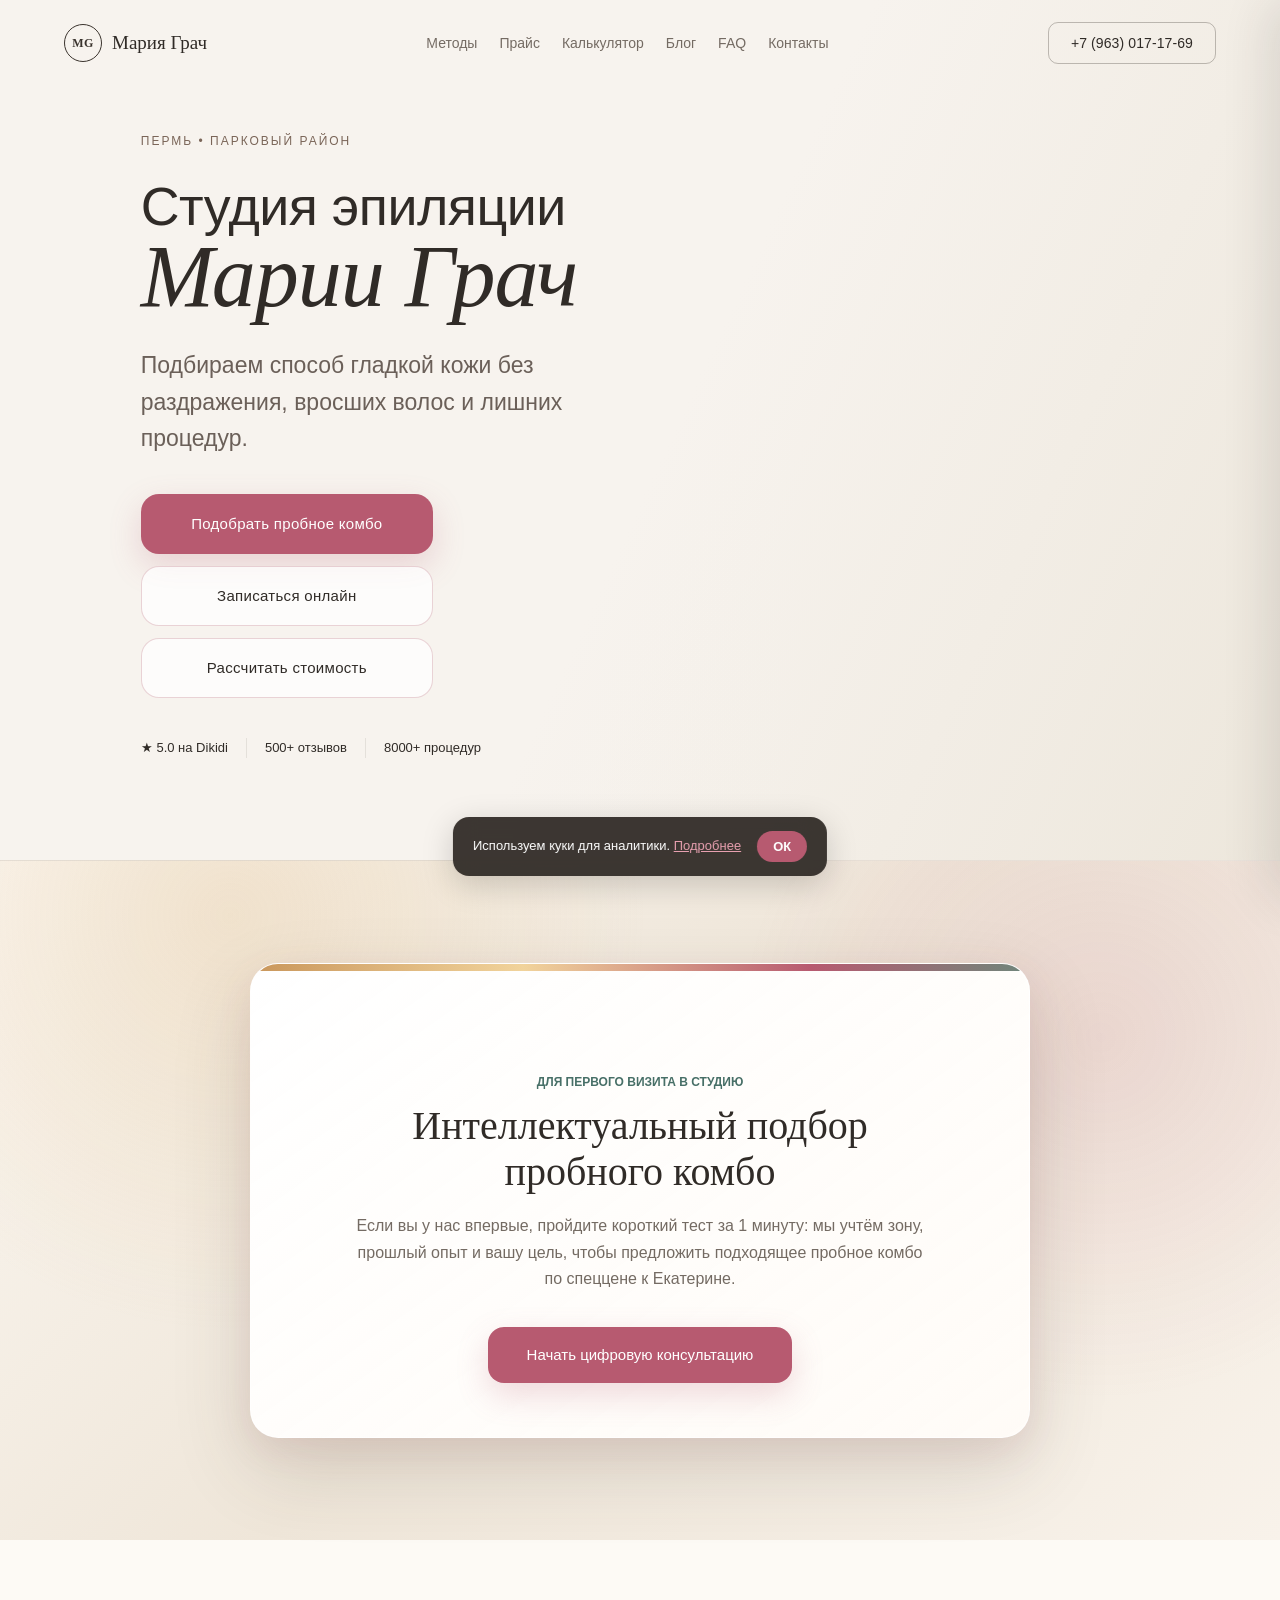
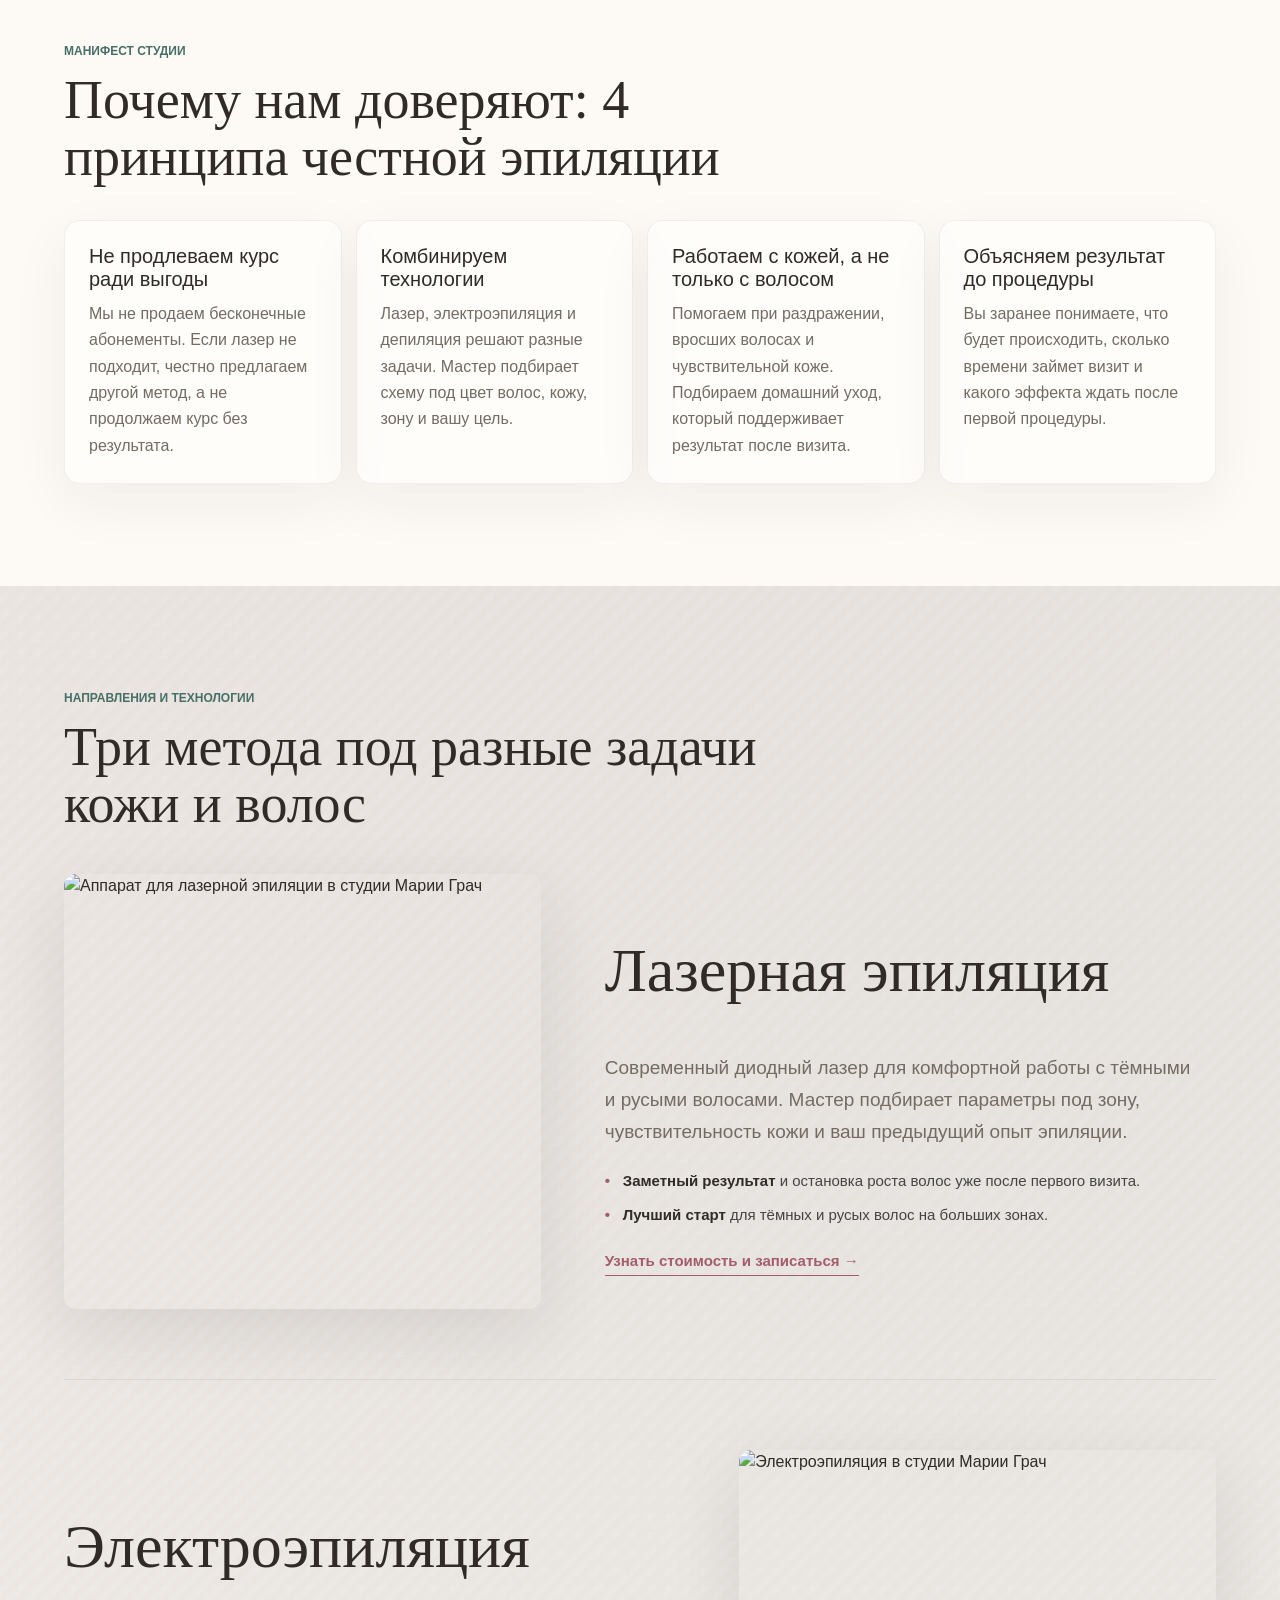
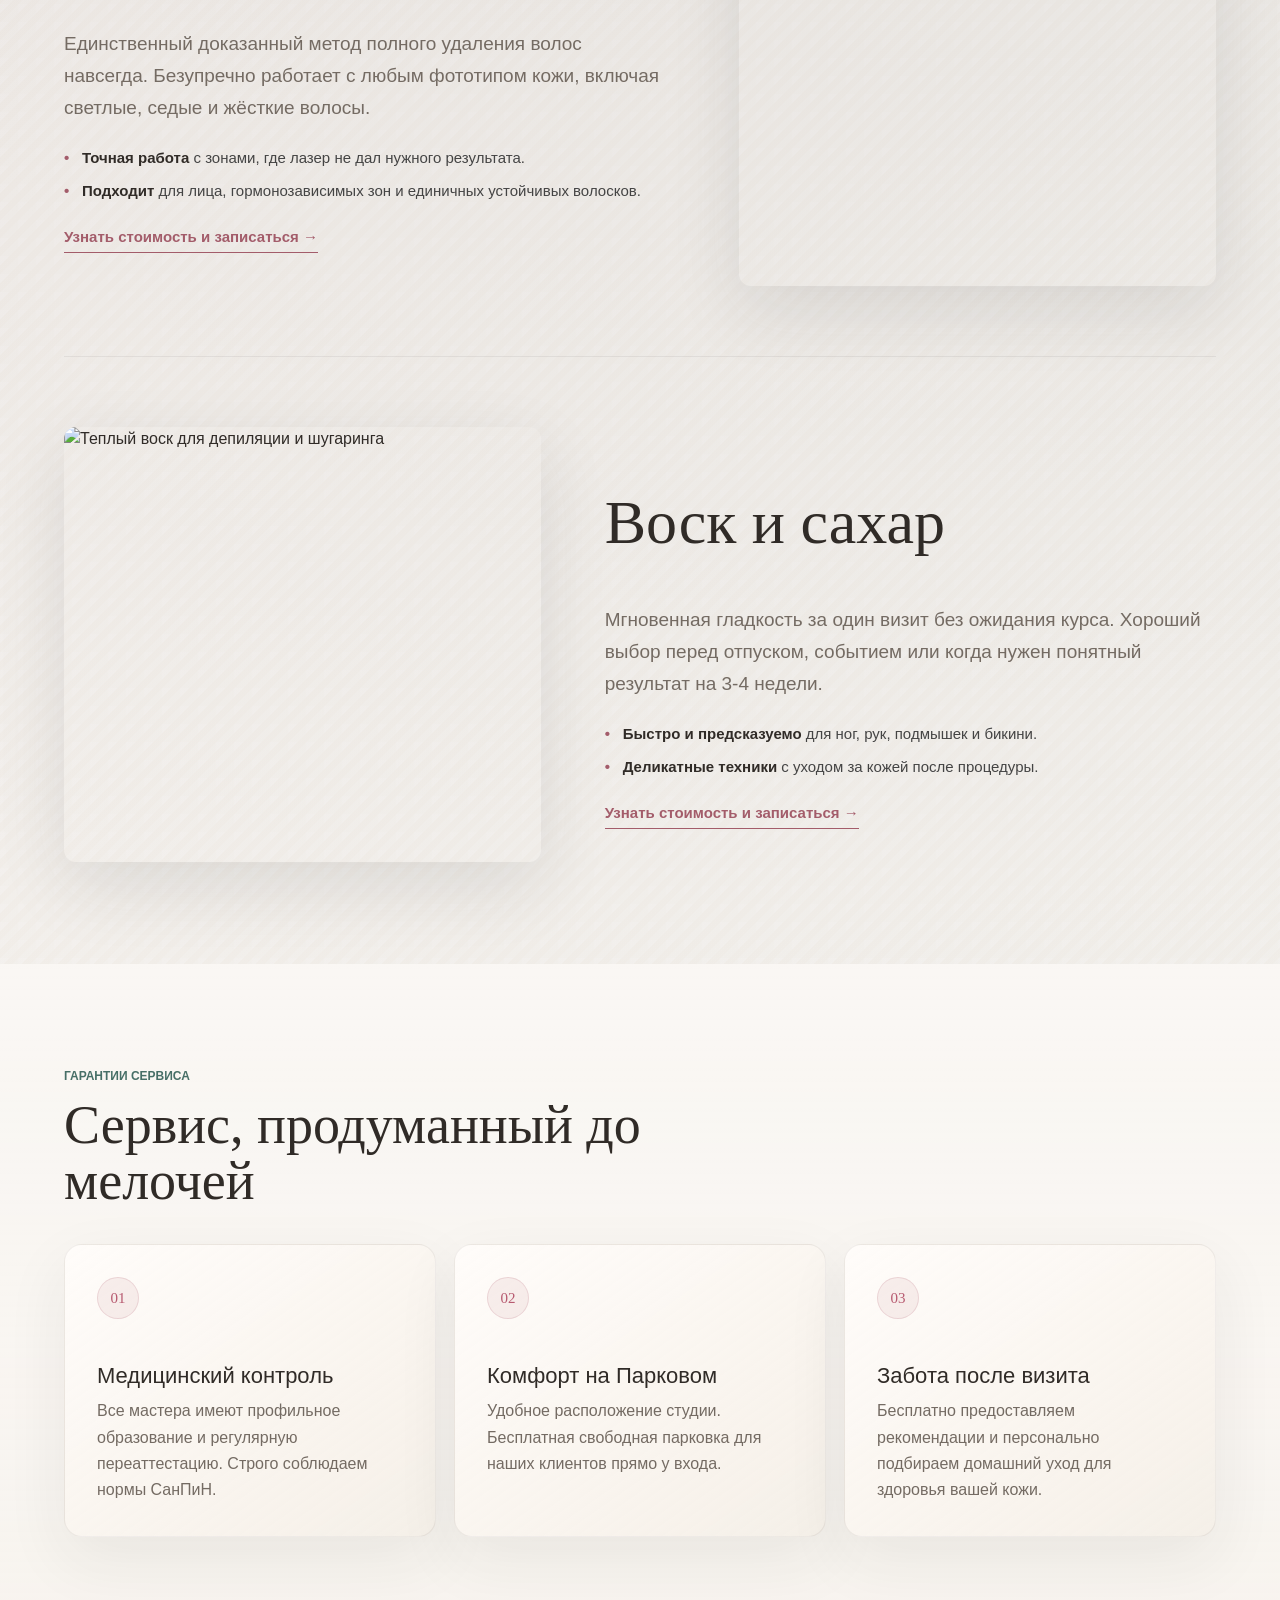
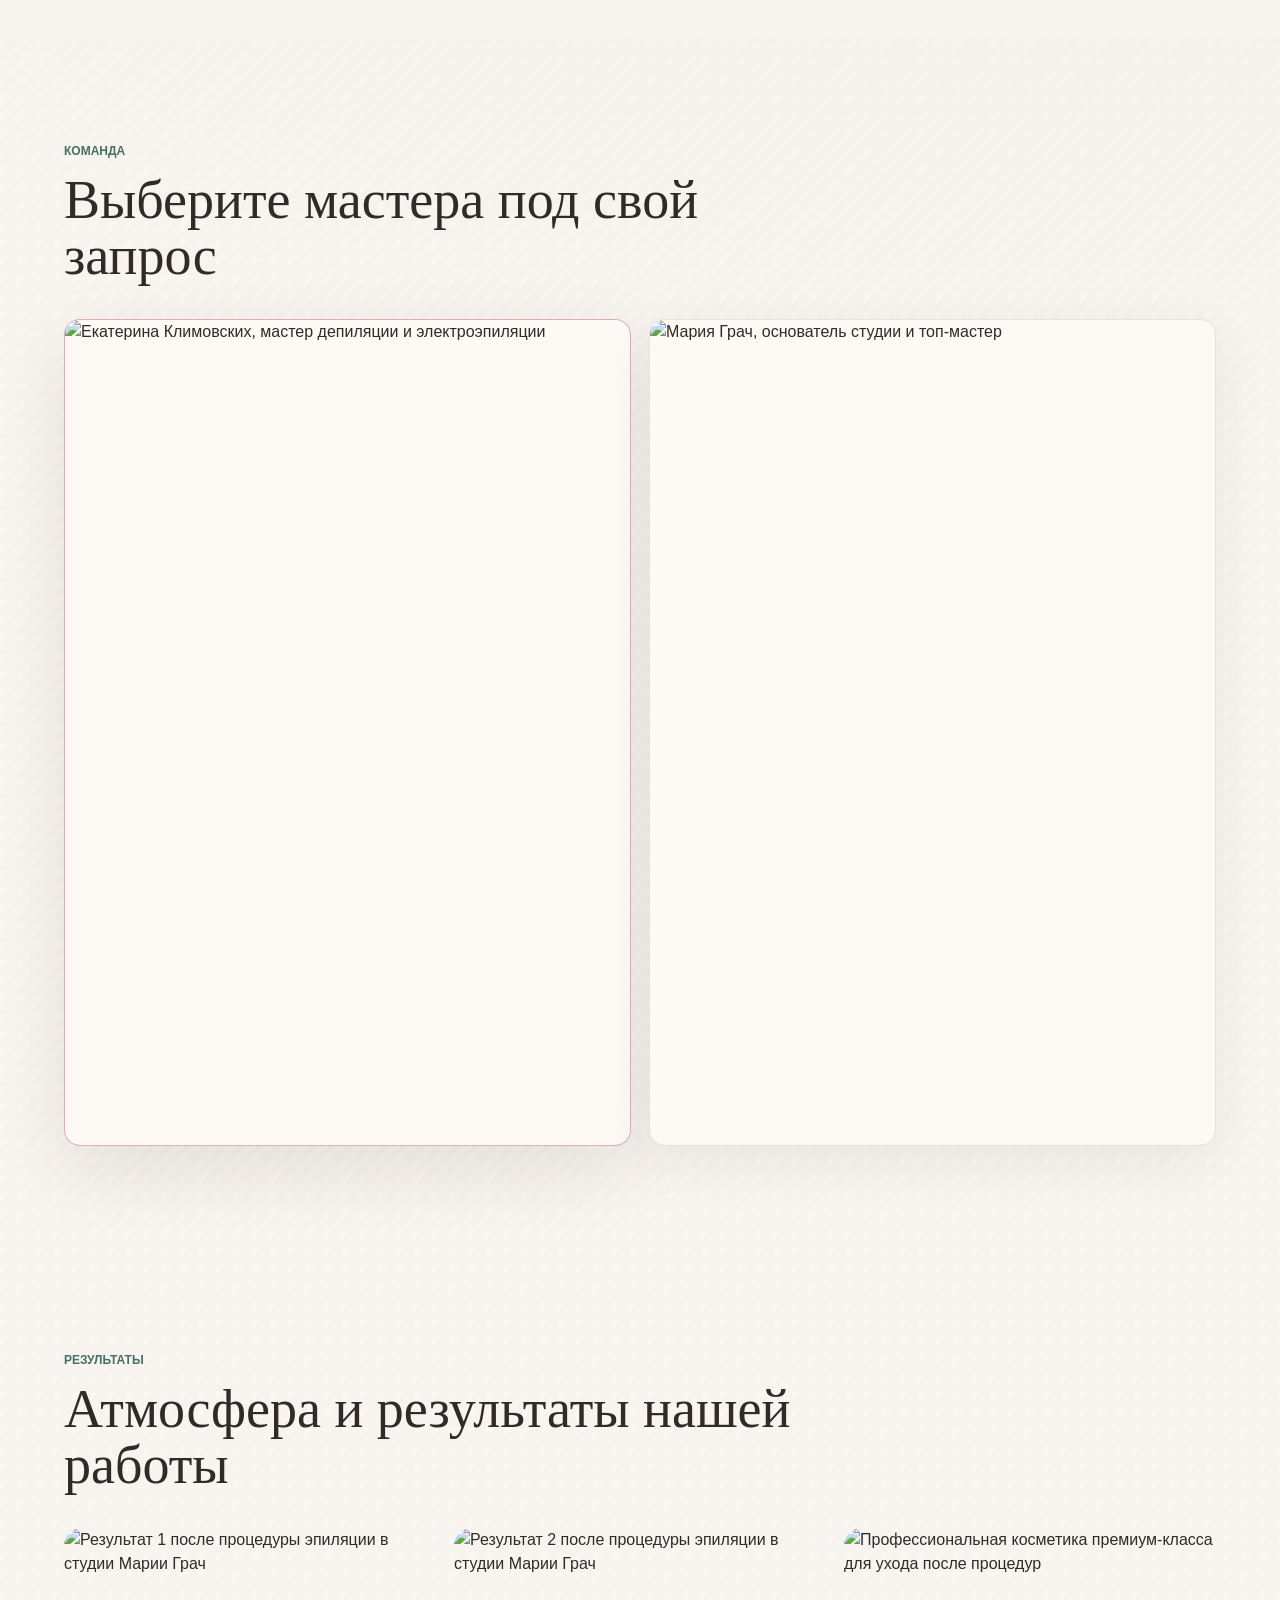
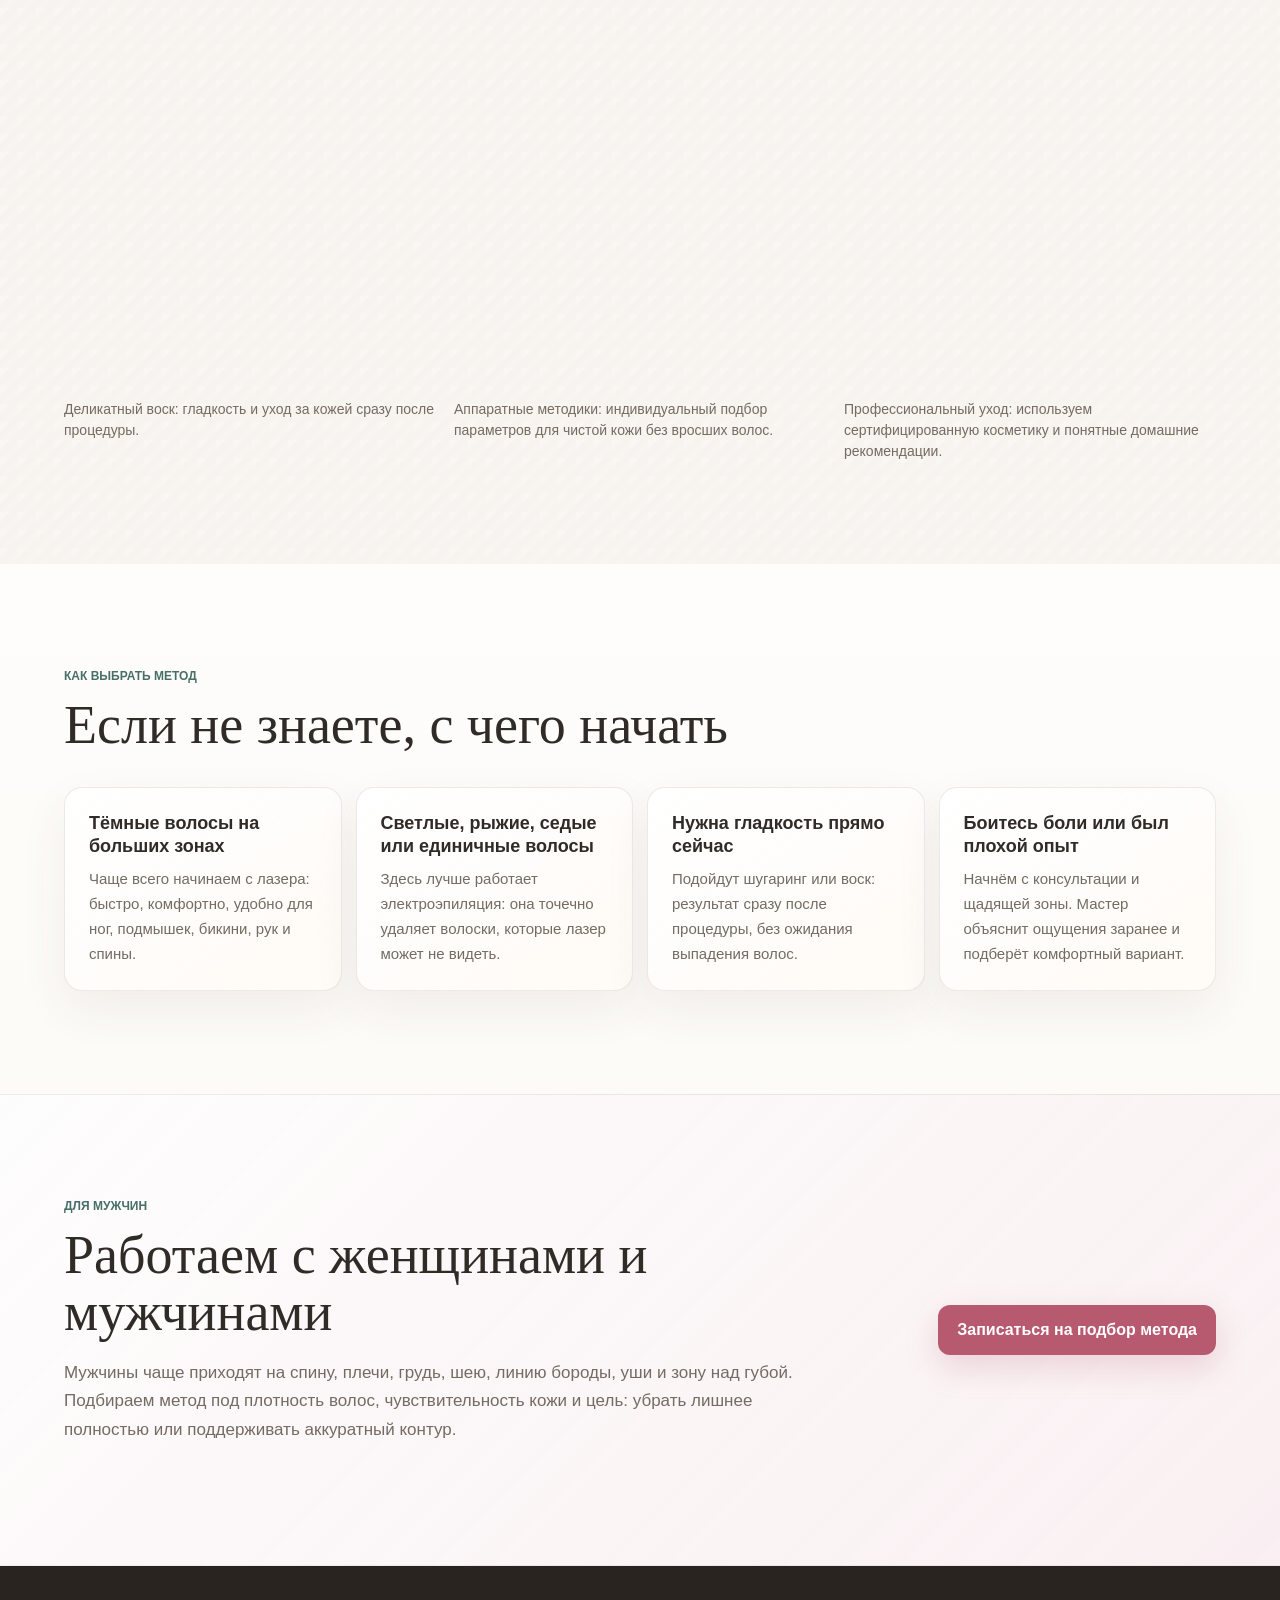
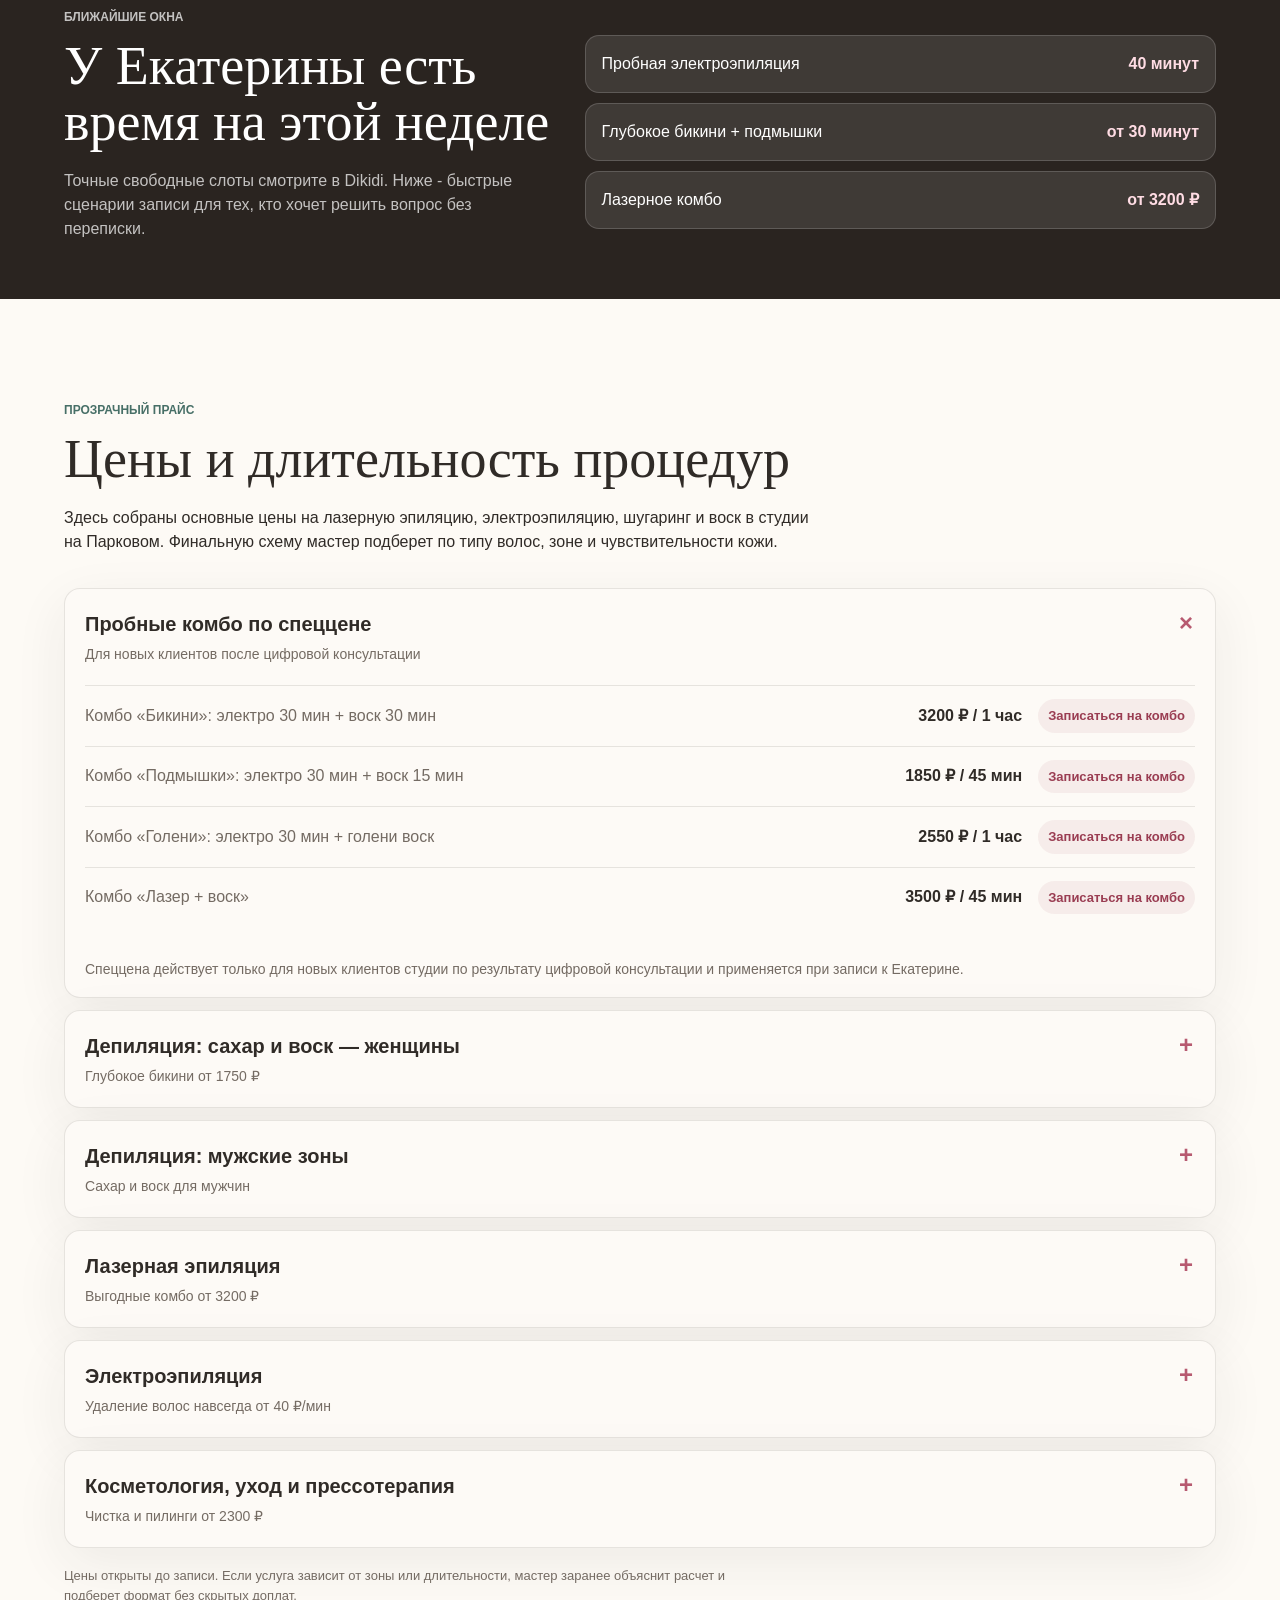
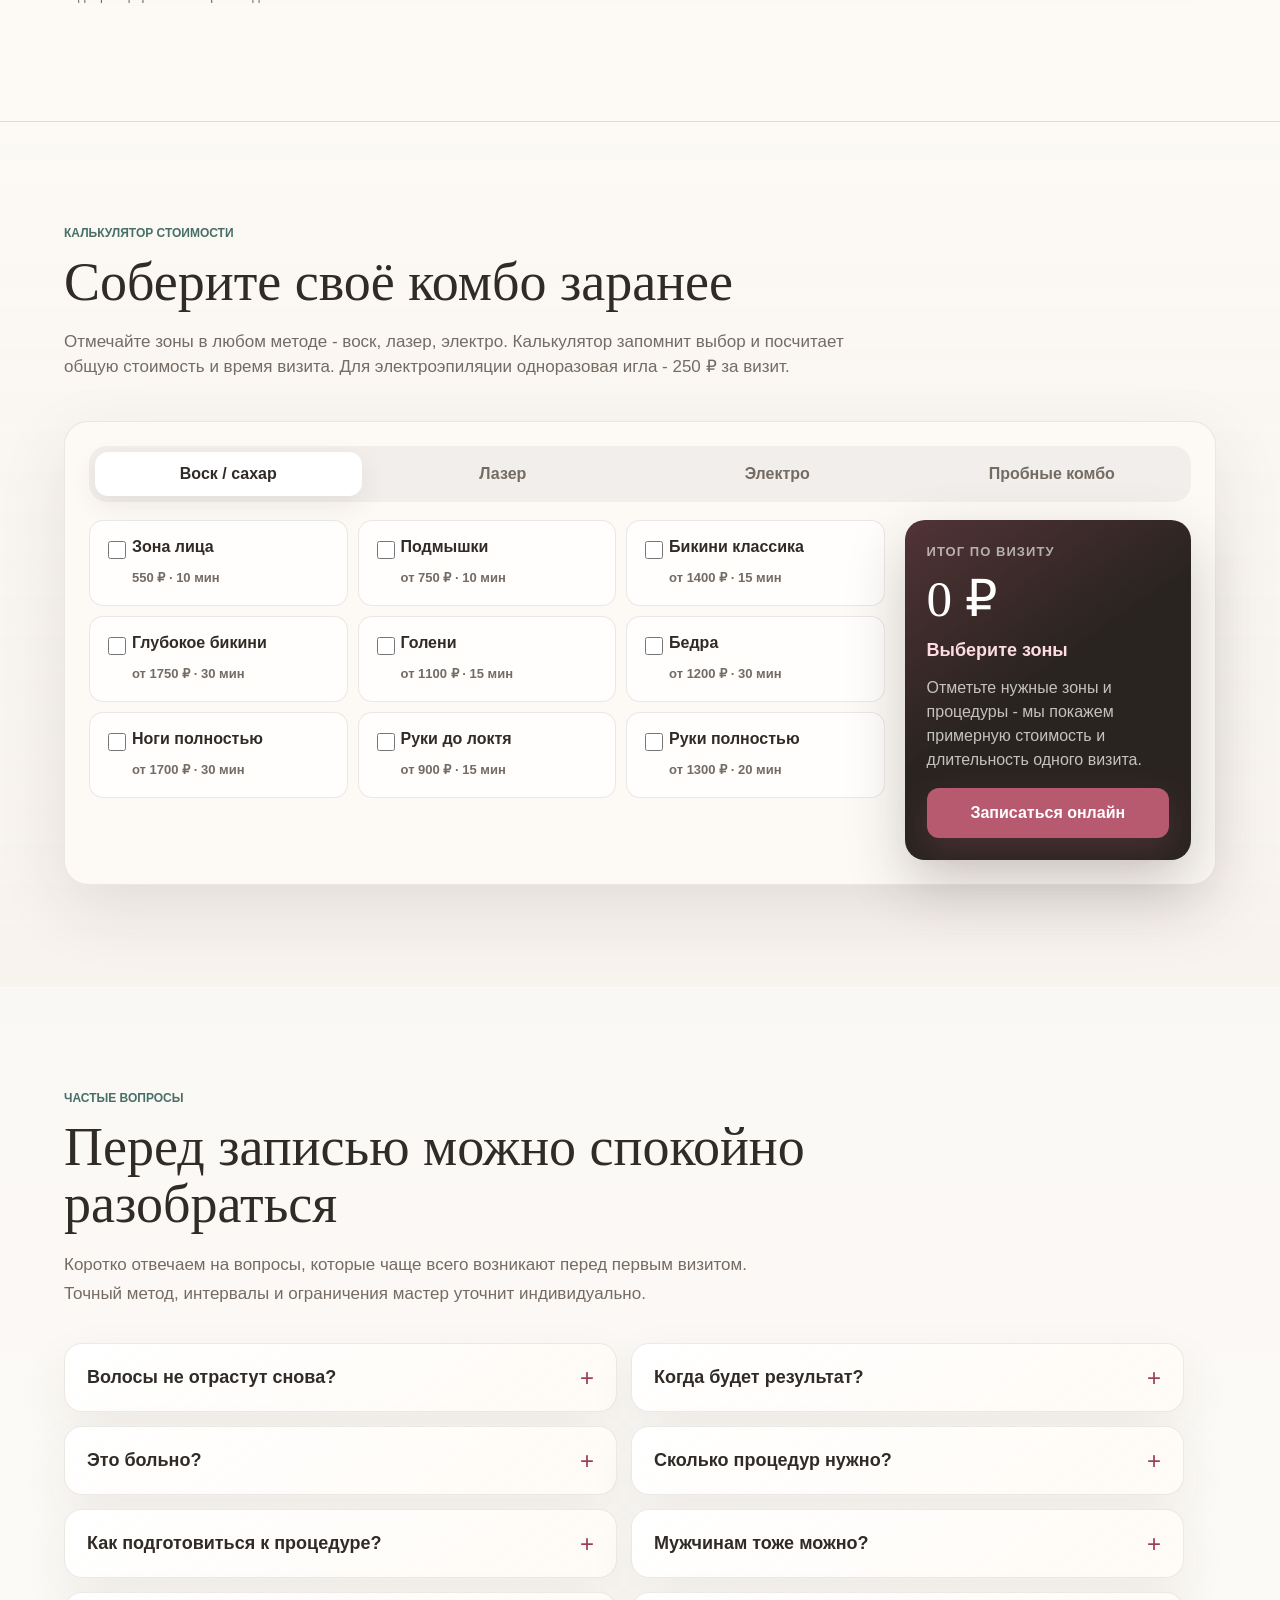
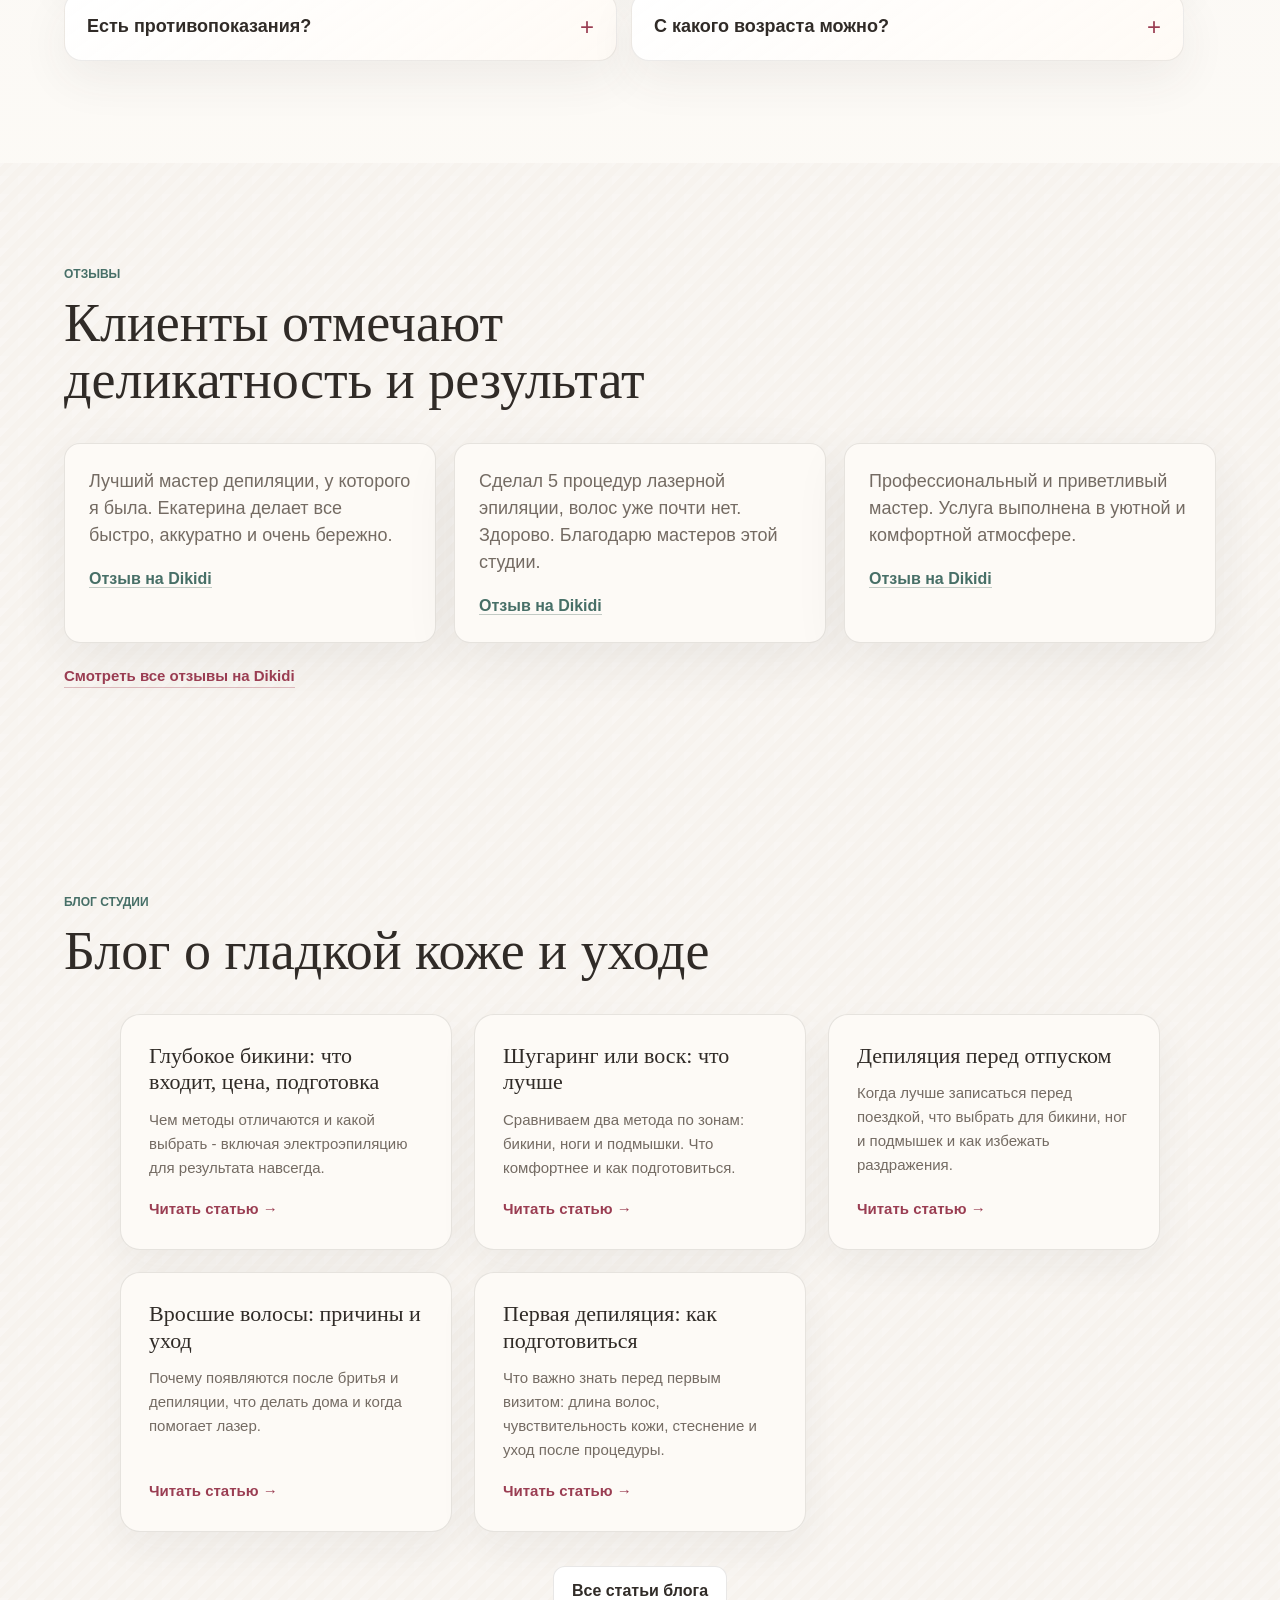
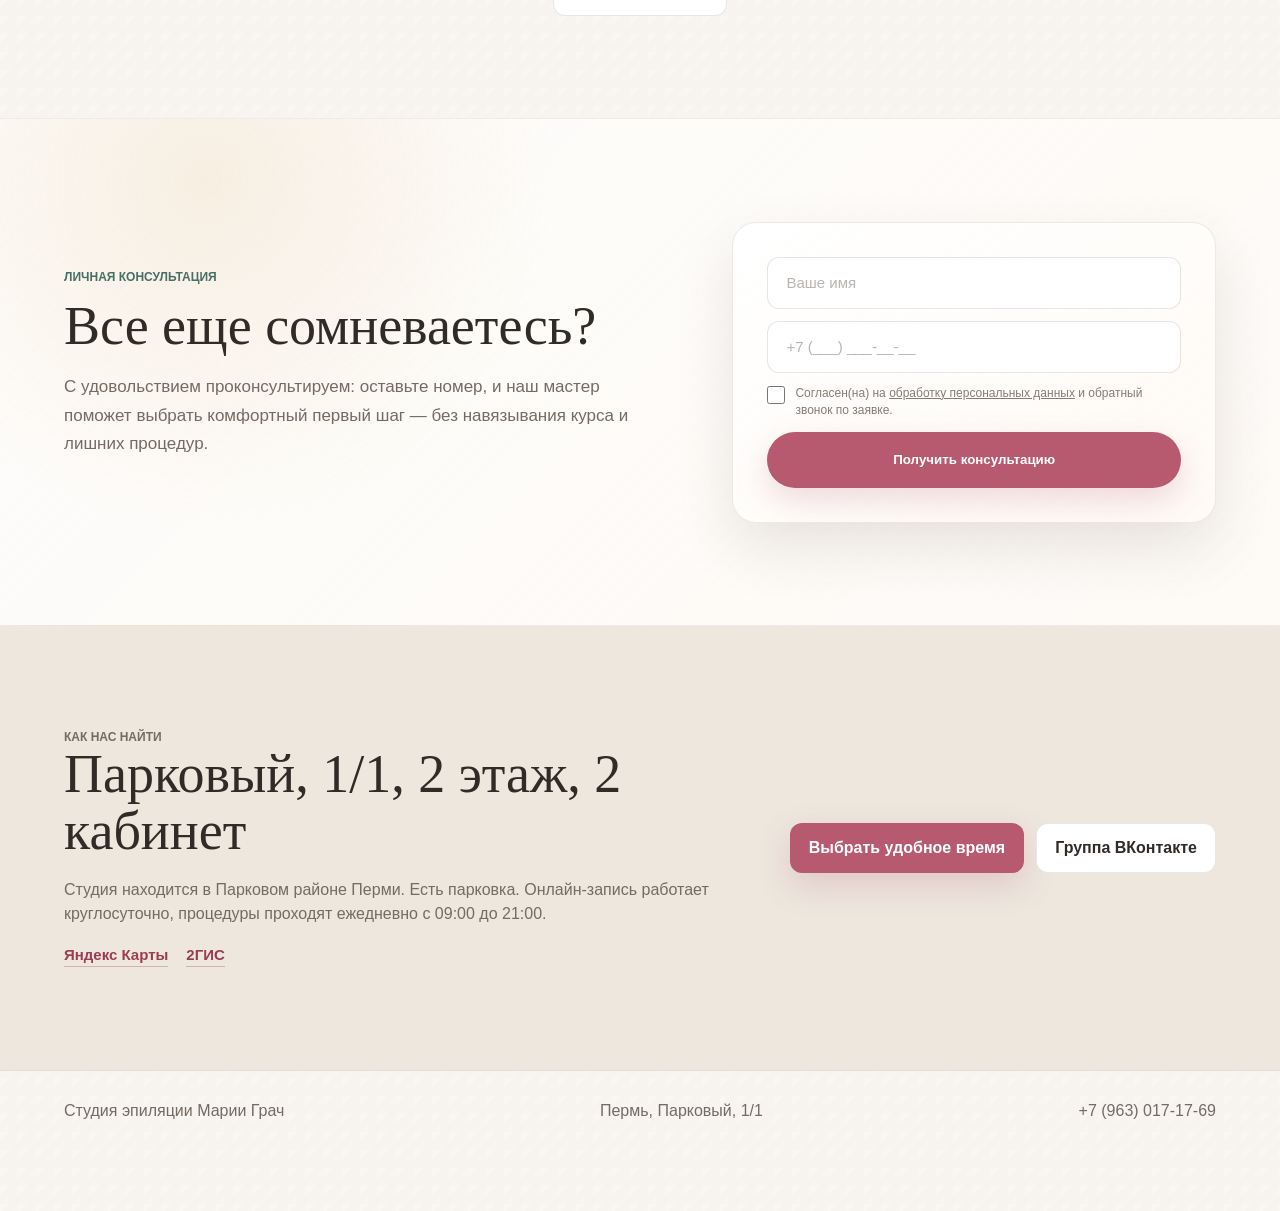
==== index.html @ c18263cc "Move trial combos to pricing section" ====
<!doctype html>
<html lang="ru">
  <head>
    <meta charset="utf-8">
    <meta name="viewport" content="width=device-width, initial-scale=1">
    <title>Студия эпиляции Марии Грач в Перми - лазер, электроэпиляция, депиляция</title>
    <meta name="description" content="Студия честной эпиляции в Парковом районе Перми. Лазерная эпиляция, электроэпиляция, шугаринг, воск, косметология. Онлайн-запись 24/7 через Dikidi.">
    <meta name="theme-color" content="#f8f3f4">
    <meta property="og:title" content="Студия эпиляции Марии Грач">
    <meta property="og:description" content="Подбираем метод под вашу кожу и чувствительность. Без лишних процедур и ложных обещаний.">
    <meta property="og:type" content="website">
    <meta property="og:url" content="https://www.grach-studio.ru/">
    <meta property="og:image" content="https://www.grach-studio.ru/assets/img/hero.jpg">
    <link rel="canonical" href="https://www.grach-studio.ru/">
    <link rel="icon" type="image/svg+xml" href="/favicon.svg">
    <link rel="icon" href="/favicon.ico" sizes="any">
    <link rel="icon" type="image/png" sizes="32x32" href="/favicon-32.png">
    <link rel="apple-touch-icon" href="/apple-touch-icon.png">
    <link rel="preload" as="image" href="assets/img/hero-mobile.jpg" media="(max-width: 768px)" fetchpriority="high">
    <link rel="preload" as="image" href="assets/img/hero.jpg" media="(min-width: 769px)" fetchpriority="high">
    <!-- Yandex.Metrika counter -->
    <script type="text/javascript">
        (function(m,e,t,r,i,k,a){
            m[i]=m[i]||function(){(m[i].a=m[i].a||[]).push(arguments)};
            m[i].l=1*new Date();
            for (var j = 0; j < document.scripts.length; j++) {if (document.scripts[j].src === r) { return; }}
            k=e.createElement(t),a=e.getElementsByTagName(t)[0],k.async=1,k.src=r,a.parentNode.insertBefore(k,a)
        })(window, document,'script','https://mc.yandex.ru/metrika/tag.js?id=109386062', 'ym');
        ym(109386062, 'init', {ssr:true, webvisor:true, clickmap:true, ecommerce:"dataLayer", referrer: document.referrer, url: location.href, accurateTrackBounce:true, trackLinks:true});
    </script>
    <noscript><div><img src="https://mc.yandex.ru/watch/109386062" style="position:absolute; left:-9999px;" alt="" /></div></noscript>
    <!-- /Yandex.Metrika counter -->
    <link rel="stylesheet" href="styles.css?v=20260612-6">
    <script type="application/ld+json">
      {
        "@context": "https://schema.org",
        "@type": "BeautySalon",
        "name": "Студия эпиляции Марии Грач",
        "description": "Студия эпиляции в Парковом районе Перми: лазерная эпиляция, электроэпиляция, шугаринг, воск, косметология и уход за телом.",
        "image": "https://www.grach-studio.ru/assets/img/hero.jpg",
        "telephone": "+7 963 017-17-69",
        "url": "https://www.grach-studio.ru/",
        "priceRange": "500-9900 RUB",
        "address": {
          "@type": "PostalAddress",
          "addressLocality": "Пермь",
          "streetAddress": "Парковый, 1/1, 2 этаж, 2 кабинет",
          "addressCountry": "RU"
        },
        "openingHoursSpecification": [{
          "@type": "OpeningHoursSpecification",
          "dayOfWeek": ["Monday", "Tuesday", "Wednesday", "Thursday", "Friday", "Saturday", "Sunday"],
          "opens": "09:00",
          "closes": "21:00"
        }],
        "aggregateRating": {
          "@type": "AggregateRating",
          "ratingValue": "5.0",
          "reviewCount": "216",
          "ratingCount": "516"
        },
        "sameAs": [
          "https://vk.com/timebeautyperm",
          "https://dikidi.net/980738"
        ]
      }
    </script>
    <script type="application/ld+json">
      {
        "@context": "https://schema.org",
        "@type": "FAQPage",
        "mainEntity": [
          {
            "@type": "Question",
            "name": "Волосы не отрастут снова?",
            "acceptedAnswer": {
              "@type": "Answer",
              "text": "Лазер заметно уменьшает количество волос и замедляет рост. Электроэпиляция разрушает обработанный фолликул, поэтому подходит для стойкого результата. Шугаринг и воск дают временную гладкость: волосы отрастают, но при регулярных процедурах часто становятся тоньше и реже."
            }
          },
          {
            "@type": "Question",
            "name": "Когда будет результат?",
            "acceptedAnswer": {
              "@type": "Answer",
              "text": "После лазера волосы обычно начинают выпадать через 1-2 недели, выраженное прореживание видно после нескольких сеансов. Электроэпиляция работает постепенно: результат накапливается от процедуры к процедуре. После воска и шугаринга гладкость видна сразу и держится в среднем 3-4 недели."
            }
          },
          {
            "@type": "Question",
            "name": "Это больно?",
            "acceptedAnswer": {
              "@type": "Answer",
              "text": "Ощущения зависят от метода, зоны и чувствительности кожи. Лазер чаще воспринимается как тепло или лёгкое пощипывание. Электроэпиляция ощущается точечно, как короткий укол в каждый волосок. Воск и шугаринг дают резкое тянущее ощущение, которое быстро проходит."
            }
          },
          {
            "@type": "Question",
            "name": "Сколько процедур нужно?",
            "acceptedAnswer": {
              "@type": "Answer",
              "text": "Количество процедур зависит от типа волос, зоны, кожи и гормонального фона. Для лазера часто нужен курс из нескольких процедур и поддерживающие визиты. Электроэпиляция обычно длится дольше, но работает точечно. После первого визита мастер даст прогноз именно по вашему случаю."
            }
          },
          {
            "@type": "Question",
            "name": "Как подготовиться к процедуре?",
            "acceptedAnswer": {
              "@type": "Answer",
              "text": "Для лазера волосы обычно сбривают за 24 часа до визита. Для электроэпиляции нужна длина 2-4 мм, поэтому зону не бреют несколько дней. Для воска и шугаринга волос должен быть не короче 3-5 мм. Если есть лекарства, загар или чувствительность кожи, лучше предупредить мастера заранее."
            }
          },
          {
            "@type": "Question",
            "name": "Мужчинам тоже можно?",
            "acceptedAnswer": {
              "@type": "Answer",
              "text": "Да, все методы подходят мужчинам. Частые зоны: спина, плечи, грудь, шея, линия бороды, уши и зона над губой. Мастер подберёт метод под плотность волос, чувствительность кожи и желаемый результат."
            }
          },
          {
            "@type": "Question",
            "name": "Есть противопоказания?",
            "acceptedAnswer": {
              "@type": "Answer",
              "text": "Есть ограничения, которые важно обсудить до записи: воспаления или повреждения кожи в зоне, обострение кожных заболеваний, некоторые лекарства, загар, беременность, кардиостимулятор и отдельные системные состояния. Если сомневаетесь, напишите нам до визита."
            }
          },
          {
            "@type": "Question",
            "name": "С какого возраста можно?",
            "acceptedAnswer": {
              "@type": "Answer",
              "text": "С подростками работаем только с согласия родителей и после консультации. Для воска и шугаринга возраст зависит от зоны и запроса. Лазер и электроэпиляцию для несовершеннолетних обсуждаем индивидуально, потому что гормональный фон ещё меняется."
            }
          }
        ]
      }
    </script>
  </head>
  <body>
    <header class="site-header">
      <a class="brand" href="#top" aria-label="Студия эпиляции Марии Грач">
        <span class="brand-mark">MG</span>
        <span>Мария Грач</span>
      </a>
      <nav class="nav" aria-label="Основная навигация">
        <a href="#methods">Методы</a>
        <a href="#price">Прайс</a>
        <a href="#calculator">Калькулятор</a>
        <a href="/blog/">Блог</a>
        <a href="#faq">FAQ</a>
        <a href="#contacts">Контакты</a>
      </nav>
      <div class="header-actions" aria-label="Быстрые действия">
        <a class="header-phone" href="tel:+79630171769">+7 (963) 017-17-69</a>
        <button class="burger-btn" id="burgerBtn" aria-label="Открыть меню" aria-expanded="false">
          <span></span>
          <span></span>
          <span></span>
        </button>
      </div>
    </header>

    <div class="nav-overlay" id="navOverlay"></div>
    <nav class="nav-drawer" id="navDrawer" aria-label="Мобильное меню">
      <button class="nav-drawer-close" id="drawerClose" aria-label="Закрыть меню">&#x2715;</button>
      <div class="nav-drawer-links">
        <a href="#methods" data-drawer-link>Методы</a>
        <a href="#price" data-drawer-link>Прайс</a>
        <a href="#calculator" data-drawer-link>Калькулятор</a>
        <a href="/blog/" data-drawer-link>Блог</a>
        <a href="#faq" data-drawer-link>FAQ</a>
        <a href="#contacts" data-drawer-link>Контакты</a>
      </div>
      <a class="nav-drawer-phone" href="tel:+79630171769">+7 (963) 017-17-69</a>
      <a class="nav-drawer-cta" href="#guide">Подобрать пробное комбо</a>
    </nav>

    <main id="top">
      <section class="hero" aria-labelledby="hero-title">
        <div class="hero-content">
          <!-- мобильное фото — прямой дочерний элемент flex-контейнера,
               order:-1 работает корректно и показывает его первым -->
          <div class="mobile-hero-photo">
            <img src="assets/img/hero-mobile.jpg" width="818" height="1024" alt="Мария Грач и Екатерина Климовских в студии эпиляции в Парковом районе Перми" decoding="async" fetchpriority="high">
          </div>
          <div class="hero-text-container">
            <p class="eyebrow hero-kicker">Пермь • Парковый район</p>
            <h1 id="hero-title" class="hero-title">
              <span class="hero-title-main">Студия эпиляции</span>
              <span class="hero-title-name">Марии Грач</span>
            </h1>
            <p class="hero-lead hero-subtitle desktop-lead">Подбираем способ гладкой кожи без раздражения, вросших волос и&nbsp;лишних процедур.</p>
            <p class="hero-lead mobile-lead">Подбираем способ гладкой кожи без раздражения и&nbsp;лишних процедур.</p>
            <div class="hero-actions">
              <a class="button primary" href="#guide">Подобрать пробное комбо</a>
              <a class="button secondary" href="https://dikidi.net/980738">Записаться онлайн</a>
              <a class="button secondary hero-calc-link" href="#calculator">Рассчитать стоимость</a>
            </div>
            <div class="proof-row" aria-label="Доказательства доверия">
              <span><b>★ 5.0</b> на Dikidi</span>
              <span><b>500+</b> отзывов</span>
              <span><b>8000+</b> процедур</span>
            </div>
          </div>
        </div>
        <div class="hero-photo" role="img" aria-label="Мария Грач и Екатерина Климовских в студии эпиляции в Парковом районе Перми"></div>
      </section>

      <section class="intro section">
        <div class="section-head">
          <p class="eyebrow">Манифест студии</p>
          <h2>Почему нам доверяют: 4 принципа честной эпиляции</h2>
        </div>
        <div class="honesty-grid">
          <article>
            <h3>Не продлеваем курс ради выгоды</h3>
            <p>Мы не продаем бесконечные абонементы. Если лазер не подходит, честно предлагаем другой метод, а не продолжаем курс без результата.</p>
          </article>
          <article>
            <h3>Комбинируем технологии</h3>
            <p>Лазер, электроэпиляция и депиляция решают разные задачи. Мастер подбирает схему под цвет волос, кожу, зону и вашу цель.</p>
          </article>
          <article>
            <h3>Работаем с кожей, а не только с волосом</h3>
            <p>Помогаем при раздражении, вросших волосах и чувствительной коже. Подбираем домашний уход, который поддерживает результат после визита.</p>
          </article>
          <article>
            <h3>Объясняем результат до процедуры</h3>
            <p>Вы заранее понимаете, что будет происходить, сколько времени займет визит и какого эффекта ждать после первой процедуры.</p>
          </article>
        </div>
      </section>

      <section class="section methods" id="methods">
        <div class="section-head">
          <p class="eyebrow">Направления и технологии</p>
          <h2>Три метода под разные задачи кожи и волос</h2>
        </div>
        <div class="method-grid">
          <article class="method-card service-direction-card method-laser">
            <h3>Лазерная эпиляция</h3>
            <img src="assets/img/studio-equipment.jpg" width="745" height="1280" alt="Аппарат для лазерной эпиляции в студии Марии Грач" loading="lazy" decoding="async">
            <div class="method-copy">
              <p>Современный диодный лазер для комфортной работы с тёмными и русыми волосами. Мастер подбирает параметры под зону, чувствительность кожи и ваш предыдущий опыт эпиляции.</p>
              <ul class="service-list">
                <li class="service-list-item"><b>Заметный результат</b> и остановка роста волос уже после первого визита.</li>
                <li class="service-list-item"><b>Лучший старт</b> для тёмных и русых волос на больших зонах.</li>
              </ul>
              <a class="service-link-action" href="#laser">Узнать стоимость и записаться →</a>
            </div>
          </article>
          <article class="method-card service-direction-card method-electro">
            <h3>Электроэпиляция</h3>
            <img src="assets/img/electro.jpg" width="564" height="846" alt="Электроэпиляция в студии Марии Грач" loading="lazy" decoding="async">
            <div class="method-copy">
              <p>Единственный доказанный метод полного удаления волос навсегда. Безупречно работает с любым фототипом кожи, включая светлые, седые и жёсткие волосы.</p>
              <ul class="service-list">
                <li class="service-list-item"><b>Точная работа</b> с зонами, где лазер не дал нужного результата.</li>
                <li class="service-list-item"><b>Подходит</b> для лица, гормонозависимых зон и единичных устойчивых волосков.</li>
              </ul>
              <a class="service-link-action" href="#electro">Узнать стоимость и записаться →</a>
            </div>
          </article>
          <article class="method-card service-direction-card method-wax">
            <h3>Воск и сахар</h3>
            <img src="assets/img/wax-result.jpg" width="1350" height="1800" alt="Теплый воск для депиляции и шугаринга" loading="lazy" decoding="async">
            <div class="method-copy">
              <p>Мгновенная гладкость за один визит без ожидания курса. Хороший выбор перед отпуском, событием или когда нужен понятный результат на 3-4 недели.</p>
              <ul class="service-list">
                <li class="service-list-item"><b>Быстро и предсказуемо</b> для ног, рук, подмышек и бикини.</li>
                <li class="service-list-item"><b>Деликатные техники</b> с уходом за кожей после процедуры.</li>
              </ul>
              <a class="service-link-action" href="#wax">Узнать стоимость и записаться →</a>
            </div>
          </article>
        </div>
      </section>



      <section class="section service">
        <div class="section-head">
          <p class="eyebrow">Гарантии сервиса</p>
          <h2>Сервис, продуманный до мелочей</h2>
        </div>
        <div class="service-track" aria-label="Преимущества студии">
          <article class="service-card">
            <span class="service-icon" aria-hidden="true">01</span>
            <h3>Медицинский контроль</h3>
            <p>Все мастера имеют профильное образование и регулярную переаттестацию. Строго соблюдаем нормы СанПиН.</p>
          </article>
          <article class="service-card">
            <span class="service-icon" aria-hidden="true">02</span>
            <h3>Комфорт на Парковом</h3>
            <p>Удобное расположение студии. Бесплатная свободная парковка для наших клиентов прямо у входа.</p>
          </article>
          <article class="service-card">
            <span class="service-icon" aria-hidden="true">03</span>
            <h3>Забота после визита</h3>
            <p>Бесплатно предоставляем рекомендации и персонально подбираем домашний уход для здоровья вашей кожи.</p>
          </article>
        </div>
        <div class="service-dots" aria-hidden="true">
          <span></span>
          <span></span>
          <span></span>
        </div>
      </section>

      <section class="section masters" id="masters">
        <div class="section-head">
          <p class="eyebrow">Команда</p>
          <h2>Выберите мастера под свой запрос</h2>
        </div>
        <div class="master-grid">
          <article class="master-card focus">
            <div class="master-photo">
              <img src="assets/img/ekaterina.jpg" width="960" height="1280" alt="Екатерина Климовских, мастер депиляции и электроэпиляции" loading="lazy" decoding="async">
              <span class="recommend-badge">Рекомендуем • ближайшие окна</span>
            </div>
            <div class="master-body">
              <p class="master-role">Екатерина Климовских • мастер эпиляции</p>
              <h3>Первый визит без лишнего стресса</h3>
              <p>Подойдёт, если вы впервые идёте на эпиляцию, переживаете из-за боли или хотите спокойно разобраться в методах. Екатерина подробно объясняет каждый шаг, работает деликатно и помогает выбрать комфортный старт без навязывания курса.</p>
              <ul class="master-points">
                <li>первый визит и деликатные зоны</li>
                <li>воск, лазер и электроэпиляция</li>
                <li>подбор метода под чувствительную кожу</li>
              </ul>
              <a class="rating-line review-link" href="https://dikidi.net/980738?p=2.pi-mi-pr&o=11&m=3336334" target="_blank" rel="noopener">Рейтинг 5.0 ★ 160 отзывов в Dikidi <span>Отзывы Екатерины</span></a>
              <a class="button primary" href="https://dikidi.net/980738">Записаться к Екатерине</a>
            </div>
          </article>
          <article class="master-card">
            <img src="assets/img/maria.jpg" width="960" height="1280" alt="Мария Грач, основатель студии и топ-мастер" loading="lazy" decoding="async">
            <div class="master-body">
              <p class="master-role">Мария Грач • основатель студии / топ-мастер</p>
              <h3>Эксперт по коже и телу</h3>
              <p>Косметолог-эстетист с опытом более 18 лет. Подбирает долгосрочные программы ухода и комбинированные методы эпиляции.</p>
              <a class="rating-line review-link" href="https://dikidi.net/980738?p=2.pi-mi-pr&o=11&m=2220406" target="_blank" rel="noopener">Рейтинг 5.0 ★ 346 оценок в Dikidi <span>Отзывы Марии</span></a>
              <a class="button secondary" href="https://dikidi.net/980738">Выбрать Марию</a>
            </div>
          </article>
        </div>
      </section>

      <section class="section results">
        <div class="section-head">
          <p class="eyebrow">Результаты</p>
          <h2>Атмосфера и результаты нашей работы</h2>
        </div>
        <div class="result-grid carousel" aria-label="Галерея результатов и атмосферы">
          <figure>
            <img src="assets/img/laser-result.jpg" width="960" height="1280" alt="Результат 1 после процедуры эпиляции в студии Марии Грач" loading="lazy" decoding="async">
            <figcaption>Деликатный воск: гладкость и уход за кожей сразу после процедуры.</figcaption>
          </figure>
          <figure>
            <img src="assets/img/legs-result.jpg" width="960" height="1280" alt="Результат 2 после процедуры эпиляции в студии Марии Грач" loading="lazy" decoding="async">
            <figcaption>Аппаратные методики: индивидуальный подбор параметров для чистой кожи без вросших волос.</figcaption>
          </figure>
          <figure>
            <img src="assets/img/care.jpg" width="1350" height="1800" alt="Профессиональная косметика премиум-класса для ухода после процедур" loading="lazy" decoding="async">
            <figcaption>Профессиональный уход: используем сертифицированную косметику и понятные домашние рекомендации.</figcaption>
          </figure>
        </div>
      </section>

      <section class="section choice-guide">
        <div class="section-head">
          <p class="eyebrow">Как выбрать метод</p>
          <h2>Если не знаете, с чего начать</h2>
        </div>
        <div class="choice-grid">
          <article>
            <h3>Тёмные волосы на больших зонах</h3>
            <p>Чаще всего начинаем с лазера: быстро, комфортно, удобно для ног, подмышек, бикини, рук и спины.</p>
          </article>
          <article>
            <h3>Светлые, рыжие, седые или единичные волосы</h3>
            <p>Здесь лучше работает электроэпиляция: она точечно удаляет волоски, которые лазер может не видеть.</p>
          </article>
          <article>
            <h3>Нужна гладкость прямо сейчас</h3>
            <p>Подойдут шугаринг или воск: результат сразу после процедуры, без ожидания выпадения волос.</p>
          </article>
          <article>
            <h3>Боитесь боли или был плохой опыт</h3>
            <p>Начнём с консультации и щадящей зоны. Мастер объяснит ощущения заранее и подберёт комфортный вариант.</p>
          </article>
        </div>
      </section>

      <section class="section men-section">
        <div>
          <p class="eyebrow">Для мужчин</p>
          <h2>Работаем с женщинами и мужчинами</h2>
          <p>Мужчины чаще приходят на спину, плечи, грудь, шею, линию бороды, уши и зону над губой. Подбираем метод под плотность волос, чувствительность кожи и цель: убрать лишнее полностью или поддерживать аккуратный контур.</p>
        </div>
        <a class="button primary" href="https://dikidi.net/980738">Записаться на подбор метода</a>
      </section>


      <section class="slots">
        <div>
          <p class="eyebrow">Ближайшие окна</p>
          <h2>У Екатерины есть время на этой неделе</h2>
          <p>Точные свободные слоты смотрите в Dikidi. Ниже - быстрые сценарии записи для тех, кто хочет решить вопрос без переписки.</p>
        </div>
        <div class="slot-grid">
          <a href="https://dikidi.net/980738"><span>Пробная электроэпиляция</span><b>40 минут</b></a>
          <a href="https://dikidi.net/980738"><span>Глубокое бикини + подмышки</span><b>от 30 минут</b></a>
          <a href="https://dikidi.net/980738"><span>Лазерное комбо</span><b>от 3200 ₽</b></a>
        </div>
      </section>

      <section class="section price" id="price">
        <div class="section-head">
          <p class="eyebrow">Прозрачный прайс</p>
          <h2>Цены и длительность процедур</h2>
          <p>Здесь собраны основные цены на лазерную эпиляцию, электроэпиляцию, шугаринг и воск в студии на Парковом. Финальную схему мастер подберет по типу волос, зоне и чувствительности кожи.</p>
        </div>

        <div class="accordion">
          <details open id="trial-combos">
            <summary><span>Пробные комбо по спеццене</span><small>Для новых клиентов после цифровой консультации</small></summary>
            <div class="price-list">
              <div><span>Комбо «Бикини»: электро 30 мин + воск 30 мин</span><b>3200 ₽ / 1 час</b><a href="https://dikidi.net/980738">Записаться на комбо</a></div>
              <div><span>Комбо «Подмышки»: электро 30 мин + воск 15 мин</span><b>1850 ₽ / 45 мин</b><a href="https://dikidi.net/980738">Записаться на комбо</a></div>
              <div><span>Комбо «Голени»: электро 30 мин + голени воск</span><b>2550 ₽ / 1 час</b><a href="https://dikidi.net/980738">Записаться на комбо</a></div>
              <div><span>Комбо «Лазер + воск»</span><b>3500 ₽ / 45 мин</b><a href="https://dikidi.net/980738">Записаться на комбо</a></div>
            </div>
            <p class="trial-combo-note">Спеццена действует только для новых клиентов студии по результату цифровой консультации и применяется при записи к Екатерине.</p>
          </details>

          <details id="wax">
            <summary><span>Депиляция: сахар и воск — женщины</span><small>Глубокое бикини от 1750 ₽</small></summary>
            <div class="price-list">
              <div><span>Зона лица</span><b>550 ₽ / 10 мин</b><a href="https://dikidi.net/980738">Записаться на лицо</a></div>
              <div><span>Подмышечные впадины</span><b>от 750 ₽ / 10 мин</b><a href="https://dikidi.net/980738">Записаться на подмышки</a></div>
              <div><span>Бикини классика</span><b>от 1400 ₽ / 15 мин</b><a href="https://dikidi.net/980738">Записаться на бикини</a></div>
              <div><span>Глубокое бикини шугаринг/воск</span><b>от 1750 ₽ / 30 мин</b><a href="https://dikidi.net/980738">Записаться на бикини</a></div>
              <div><span>Голени</span><b>от 1100 ₽ / 15 мин</b><a href="https://dikidi.net/980738">Записаться на голени</a></div>
              <div><span>Бедра</span><b>от 1200 ₽ / 30 мин</b><a href="https://dikidi.net/980738">Записаться на бедра</a></div>
              <div><span>Ноги полностью</span><b>от 1700 ₽ / 30 мин</b><a href="https://dikidi.net/980738">Записаться на ноги</a></div>
              <div><span>Поясница / живот / ягодицы</span><b>от 700 ₽ / 10 мин</b><a href="https://dikidi.net/980738">Записаться</a></div>
              <div><span>Руки до локтя</span><b>от 900 ₽ / 15 мин</b><a href="https://dikidi.net/980738">Записаться на руки</a></div>
              <div><span>Руки полностью</span><b>от 1300 ₽ / 20 мин</b><a href="https://dikidi.net/980738">Записаться на руки</a></div>
              <div><span>Комбо: глубокое бикини + подмышки</span><b>от 2300 ₽ / 30 мин</b><a href="https://dikidi.net/980738">Записаться на комбо</a></div>
              <div><span>Комбо: глубокое бикини + подмышки + голени</span><b>от 3000 ₽ / 40 мин</b><a href="https://dikidi.net/980738">Записаться на комбо</a></div>
              <div><span>Комбо: глубокое бикини + подмышки + ноги полностью</span><b>от 3200 ₽ / 55 мин</b><a href="https://dikidi.net/980738">Записаться на комбо</a></div>
              <div><span>Комбо шугаринг: бикини + подмышки + ноги полностью</span><b>3700 ₽ / 60 мин</b><a href="https://dikidi.net/980738">Записаться на комбо</a></div>
            </div>
          </details>

          <details id="wax-men">
            <summary><span>Депиляция: мужские зоны</span><small>Сахар и воск для мужчин</small></summary>
            <div class="price-list">
              <div><span>Подмышки</span><b>1000 ₽ / 20 мин</b><a href="https://dikidi.net/980738">Записаться</a></div>
              <div><span>Спина</span><b>от 500 ₽ / 20 мин</b><a href="https://dikidi.net/980738">Записаться</a></div>
              <div><span>Мужское бикини</span><b>2650 ₽ / 40 мин</b><a href="https://dikidi.net/980738">Записаться</a></div>
            </div>
          </details>

          <details id="laser">
            <summary><span>Лазерная эпиляция</span><small>Выгодные комбо от 3200 ₽</small></summary>
            <div class="price-list">
              <div><span>Подмышки</span><b>1300 ₽ / 10 мин</b><a href="https://dikidi.net/980738">Записаться на лазер</a></div>
              <div><span>Бикини классическое</span><b>от 1550 ₽ / 15 мин</b><a href="https://dikidi.net/980738">Записаться на лазер</a></div>
              <div><span>Глубокое бикини</span><b>от 2700 ₽ / 30 мин</b><a href="https://dikidi.net/980738">Записаться на лазер</a></div>
              <div><span>Голени с коленями</span><b>от 2300 ₽ / 30 мин</b><a href="https://dikidi.net/980738">Записаться на лазер</a></div>
              <div><span>Ноги полностью</span><b>3700 ₽ / 50 мин</b><a href="https://dikidi.net/980738">Записаться на лазер</a></div>
              <div><span>Руки полностью</span><b>2500 ₽ / 40 мин</b><a href="https://dikidi.net/980738">Записаться на лазер</a></div>
              <div><span>Комбо 1: глубокое бикини + подмышки</span><b>от 3200 ₽ / 30 мин</b><a href="https://dikidi.net/980738">Записаться на комбо</a></div>
              <div><span>Комбо 4: глубокое бикини + подмышки + голени</span><b>от 5300 ₽ / 60 мин</b><a href="https://dikidi.net/980738">Записаться на комбо</a></div>
              <div><span>Комбо 5: глубокое бикини + подмышки + ноги полностью</span><b>6400 ₽ / 90 мин</b><a href="https://dikidi.net/980738">Записаться на комбо</a></div>
              <div><span>Комбо 6: все включено, любые зоны</span><b>9900 ₽ / 120 мин</b><a href="https://dikidi.net/980738">Записаться на комбо</a></div>
            </div>
          </details>

          <details id="electro">
            <summary><span>Электроэпиляция</span><small>Удаление волос навсегда от 40 ₽/мин</small></summary>
            <div class="price-list">
              <div><span>Мастер Екатерина (тело и лицо)</span><b>40 ₽ / мин</b><a href="https://dikidi.net/980738">Записаться на электро</a></div>
              <div><span>Топ-мастер Мария (тело и лицо)</span><b>50 ₽ / мин</b><a href="https://dikidi.net/980738">Записаться на электро</a></div>
              <div><span>Пробная процедура 20 минут</span><b>850 ₽</b><a href="https://dikidi.net/980738">Пробная электро</a></div>
              <div><span>Пробная процедура 40 минут</span><b>1450 ₽</b><a href="https://dikidi.net/980738">Пробная электро</a></div>
            </div>
          </details>

          <details>
            <summary><span>Косметология, уход и прессотерапия</span><small>Чистка и пилинги от 2300 ₽</small></summary>
            <div class="price-list">
              <div><span>Ультразвуковая чистка</span><b>от 2800 ₽ / 90 мин</b><a href="https://dikidi.net/980738">Записаться на уход</a></div>
              <div><span>Пилинг</span><b>от 2300 ₽ / 50 мин</b><a href="https://dikidi.net/980738">Записаться на уход</a></div>
              <div><span>Ретиноловый пилинг</span><b>5000 ₽ / 25 мин</b><a href="https://dikidi.net/980738">Записаться на уход</a></div>
              <div><span>Массаж лица</span><b>2700 ₽ / 50 мин</b><a href="https://dikidi.net/980738">Записаться на уход</a></div>
              <div><span>Мезотерапия</span><b>3200 ₽ / 60 мин</b><a href="https://dikidi.net/980738">Записаться на уход</a></div>
              <div><span>Карбокситерапия</span><b>3200 ₽ / 60 мин</b><a href="https://dikidi.net/980738">Записаться на уход</a></div>
              <div><span>Прессотерапия</span><b>900 ₽ / 40 мин</b><a href="https://dikidi.net/980738">Записаться на прессотерапию</a></div>
              <div><span>Прессотерапия с обертыванием</span><b>1300 ₽ / 60 мин</b><a href="https://dikidi.net/980738">Записаться на прессотерапию</a></div>
            </div>
          </details>
        </div>
        <p class="price-note">Цены открыты до записи. Если услуга зависит от зоны или длительности, мастер заранее объяснит расчет и подберет формат без скрытых доплат.</p>
      </section>

      <section class="section cost-calculator" id="calculator" aria-labelledby="calculatorTitle">
        <div class="calculator-shell">
          <div class="calculator-copy">
            <p class="eyebrow">Калькулятор стоимости</p>
            <h2 id="calculatorTitle">Соберите своё комбо заранее</h2>
            <p>Отмечайте зоны в любом методе - воск, лазер, электро. Калькулятор запомнит выбор и посчитает общую стоимость и время визита. Для электроэпиляции одноразовая игла - 250 ₽ за визит.</p>
          </div>

          <div class="calculator-tool" data-cost-calculator>
            <div class="calculator-tabs" role="tablist" aria-label="Метод процедуры">
              <button type="button" class="calculator-tab is-active" data-calc-method="wax" role="tab" aria-selected="true">Воск / сахар</button>
              <button type="button" class="calculator-tab" data-calc-method="laser" role="tab" aria-selected="false">Лазер</button>
              <button type="button" class="calculator-tab" data-calc-method="electro" role="tab" aria-selected="false">Электро</button>
              <button type="button" class="calculator-tab" data-calc-method="trial" role="tab" aria-selected="false">Пробные комбо</button>
            </div>

            <div class="calculator-layout">
              <div class="calculator-panels">
                <div class="calculator-panel is-active" data-calc-panel="wax">
                  <div class="calculator-options">
                    <label><input type="checkbox" data-zone="face" data-price="550" data-time="10"><span>Зона лица</span><b>550 ₽ · 10 мин</b></label>
                    <label><input type="checkbox" data-zone="underarms" data-price="750" data-time="10"><span>Подмышки</span><b>от 750 ₽ · 10 мин</b></label>
                    <label><input type="checkbox" data-zone="bikini-classic" data-price="1400" data-time="15"><span>Бикини классика</span><b>от 1400 ₽ · 15 мин</b></label>
                    <label><input type="checkbox" data-zone="deep-bikini" data-price="1750" data-time="30"><span>Глубокое бикини</span><b>от 1750 ₽ · 30 мин</b></label>
                    <label><input type="checkbox" data-zone="shins" data-price="1100" data-time="15"><span>Голени</span><b>от 1100 ₽ · 15 мин</b></label>
                    <label><input type="checkbox" data-zone="thighs" data-price="1200" data-time="30"><span>Бедра</span><b>от 1200 ₽ · 30 мин</b></label>
                    <label><input type="checkbox" data-zone="legs-full" data-price="1700" data-time="30"><span>Ноги полностью</span><b>от 1700 ₽ · 30 мин</b></label>
                    <label><input type="checkbox" data-zone="arms-half" data-price="900" data-time="15"><span>Руки до локтя</span><b>от 900 ₽ · 15 мин</b></label>
                    <label><input type="checkbox" data-zone="arms-full" data-price="1300" data-time="20"><span>Руки полностью</span><b>от 1300 ₽ · 20 мин</b></label>
                  </div>
                </div>

                <div class="calculator-panel" data-calc-panel="laser">
                  <div class="calculator-options">
                    <label><input type="checkbox" data-zone="underarms" data-price="1300" data-time="10"><span>Подмышки</span><b>1300 ₽ · 10 мин</b></label>
                    <label><input type="checkbox" data-zone="bikini-classic" data-price="1550" data-time="15"><span>Бикини классическое</span><b>от 1550 ₽ · 15 мин</b></label>
                    <label><input type="checkbox" data-zone="deep-bikini" data-price="2700" data-time="30"><span>Глубокое бикини</span><b>от 2700 ₽ · 30 мин</b></label>
                    <label><input type="checkbox" data-zone="shins" data-price="2300" data-time="30"><span>Голени с коленями</span><b>от 2300 ₽ · 30 мин</b></label>
                    <label><input type="checkbox" data-zone="legs-full" data-price="3700" data-time="50"><span>Ноги полностью</span><b>3700 ₽ · 50 мин</b></label>
                    <label><input type="checkbox" data-zone="arms-full" data-price="2500" data-time="40"><span>Руки полностью</span><b>2500 ₽ · 40 мин</b></label>
                  </div>
                </div>

                <div class="calculator-panel" data-calc-panel="electro">
                  <div class="electro-box">
                    <label class="electro-include"><input type="checkbox" id="electroInclude"><span>Добавить электроэпиляцию к расчёту</span></label>
                    <fieldset>
                      <legend>Выбор мастера</legend>
                      <label><input type="radio" name="electroType" value="ekaterina" data-rate="40" checked><span>Мастер Екатерина</span><b>40 ₽ / мин</b></label>
                      <label><input type="radio" name="electroType" value="maria" data-rate="50"><span>Топ-мастер Мария</span><b>50 ₽ / мин</b></label>
                    </fieldset>
                    <label class="minutes-control" for="electroMinutes">
                      <span>Сколько минут планируете</span>
                      <input id="electroMinutes" type="number" min="10" max="180" step="10" value="40">
                    </label>
                    <p>Одноразовая игла добавляется один раз к визиту: <b>250 ₽</b>.</p>
                  </div>
                </div>

                <div class="calculator-panel" data-calc-panel="trial">
                  <div class="calculator-options">
                    <label><input type="checkbox" data-trial-combo="bikini" data-price="3200" data-time="60"><span>Комбо «Бикини»</span><b>электро 30 мин + воск 30 мин · 3200 ₽</b></label>
                    <label><input type="checkbox" data-trial-combo="underarms" data-price="1850" data-time="45"><span>Комбо «Подмышки»</span><b>электро 30 мин + воск 15 мин · 1850 ₽</b></label>
                    <label><input type="checkbox" data-trial-combo="shins" data-price="2550" data-time="60"><span>Комбо «Голени»</span><b>электро 30 мин + голени воск · 2550 ₽</b></label>
                    <label><input type="checkbox" data-trial-combo="laser_wax" data-price="3500" data-time="45"><span>Комбо «Лазер + воск»</span><b>45 мин · 3500 ₽</b></label>
                  </div>
                  <p class="calculator-note">Спеццена доступна новым клиентам по результату цифровой консультации при записи к Екатерине.</p>
                </div>
              </div>

              <aside class="calculator-summary" aria-live="polite">
                <span class="summary-label">Итог по визиту</span>
                <div class="summary-total" id="calcTotal">0 ₽</div>
                <div class="summary-time" id="calcTime">Выберите зоны</div>
                <ul class="summary-breakdown" id="calcBreakdown"></ul>
                <p id="calcDetails">Отметьте нужные зоны и процедуры - мы покажем примерную стоимость и длительность одного визита.</p>
                <a class="button primary" href="https://dikidi.net/980738" id="calcBookLink">Записаться онлайн</a>
                <button type="button" class="calc-reset" id="calcReset" hidden>Сбросить выбор</button>
              </aside>
            </div>
          </div>
        </div>
      </section>

      <!-- ── Интеллектуальный квиз ── -->
      <section class="qr-section section" id="guide">
        <div class="qr-wrap">

          <div class="qr-progress" id="qrProgress">
            <div class="qr-progress-fill" id="qrFill"></div>
          </div>

          <!-- Шаг 0: Старт -->
          <div class="qr-step qr-active" id="qr-0">
            <div class="qr-start-inner">
              <p class="eyebrow">Для первого визита в студию</p>
              <h2 class="qr-title">Интеллектуальный подбор пробного комбо</h2>
              <p class="qr-lead">Если вы у нас впервые, пройдите короткий тест за 1 минуту: мы учтём зону, прошлый опыт и вашу цель, чтобы предложить подходящее пробное комбо по спеццене к Екатерине.</p>
              <button class="button primary qr-btn-start">Начать цифровую консультацию</button>
            </div>
          </div>

          <!-- Шаг 1: Зона старта -->
          <div class="qr-step" id="qr-1">
            <p class="qr-q-label">Вопрос 1 из 4</p>
            <h3 class="qr-q-text">С какой зоны вы хотите начать пробный визит?</h3>
            <div class="qr-options" data-step="1">
              <button class="qr-option" data-value="bikini">
                <span class="qr-dot" style="background:#C84F66"></span>Бикини
              </button>
              <button class="qr-option" data-value="underarms">
                <span class="qr-dot" style="background:#4F8CC8"></span>Подмышки
              </button>
              <button class="qr-option" data-value="shins">
                <span class="qr-dot" style="background:#7AA86E"></span>Голени
              </button>
              <button class="qr-option" data-value="legs_full">
                <span class="qr-dot" style="background:#B786D8"></span>Ноги полностью
              </button>
              <button class="qr-option" data-value="unsure">
                <span class="qr-dot" style="background:#D9C5A8;border:1px solid rgba(70,60,50,.2)"></span>Пока сомневаюсь
              </button>
            </div>
          </div>

          <!-- Шаг 2: Тип волос -->
          <div class="qr-step" id="qr-2">
            <p class="qr-q-label">Вопрос 2 из 4</p>
            <h3 class="qr-q-text">Какие волосы в зоне, которую хотите обработать?</h3>
            <div class="qr-options" data-step="2">
              <button class="qr-option" data-value="dark">Тёмные / плотные</button>
              <button class="qr-option" data-value="dark_soft">Тёмные / тонкие</button>
              <button class="qr-option" data-value="light">Светлые / рыжие / седые</button>
              <button class="qr-option" data-value="vellus">Пушковые / очень тонкие</button>
            </div>
          </div>

          <!-- Шаг 3: Опыт и сложности -->
          <div class="qr-step" id="qr-3">
            <p class="qr-q-label">Вопрос 3 из 4</p>
            <h3 class="qr-q-text">Что сейчас больше всего мешает прийти к гладкой коже?</h3>
            <div class="qr-options" data-step="3">
              <button class="qr-option" data-value="irritation">Раздражение, покраснение и зуд кожи на следующий день</button>
              <button class="qr-option" data-value="ingrown">Вросшие волосы и тёмные точки</button>
              <button class="qr-option" data-value="fast">Волосы растут слишком быстро — эффект «ёжика» уже к вечеру</button>
              <button class="qr-option" data-value="laser_failed">Уже был опыт лазера, но заметного результата не было</button>
              <button class="qr-option" data-value="none">Особых проблем нет, ищу долгосрочный результат</button>
            </div>
          </div>

          <!-- Шаг 4: Цель -->
          <div class="qr-step" id="qr-4">
            <p class="qr-q-label">Вопрос 4 из 4</p>
            <h3 class="qr-q-text">Какой результат для вас в приоритете?</h3>
            <div class="qr-options" data-step="4">
              <button class="qr-option" data-value="permanent">Удалить волосы навсегда, даже если нужен системный курс</button>
              <button class="qr-option" data-value="quick">Идеальная гладкость за один визит без долгого ожидания</button>
              <button class="qr-option" data-value="trial">Хочу попробовать и оценить комфорт на чувствительной зоне</button>
            </div>
          </div>

          <!-- Шаг 5: Загрузка -->
          <div class="qr-step" id="qr-5">
            <div class="qr-loading">
              <div class="qr-loader-track">
                <div class="qr-loader-fill" id="qrLoaderFill"></div>
              </div>
              <p class="qr-loading-text" id="qrLoadingText">Анализируем ваш запрос…</p>
            </div>
          </div>

          <!-- Шаг 6: Результат + форма -->
          <div class="qr-step" id="qr-6">
            <div class="qr-result-inner">
              <div class="qr-badge" id="qrBadge">
                <p class="qr-badge-label">Пробное комбо по спеццене</p>
                <p class="qr-badge-method" id="qrMethod">Комбо «Бикини»</p>
                <p class="qr-badge-reason" id="qrReason"></p>
                <div class="qr-offer" id="qrOffer"></div>
              </div>
              <h2 class="qr-title">Ваше пробное комбо готово</h2>
              <p class="qr-lead">Можно сразу выбрать удобное время онлайн или оставить номер: Екатерина уточнит детали и поможет начать с комфортного формата.</p>
              <div class="qr-actions">
                <a class="button primary qr-online" href="https://dikidi.net/980738">Записаться онлайн</a>
                <a class="button secondary qr-consult-link" href="#consultation">Получить консультацию</a>
              </div>
              <p class="qr-fineprint">Спеццена по результату квиза действует только для новых клиентов студии и применяется при записи к Екатерине.</p>
            </div>
          </div>

        </div>
      </section>

      <section class="section faq-section" id="faq">
        <div class="section-head">
          <p class="eyebrow">Частые вопросы</p>
          <h2>Перед записью можно спокойно разобраться</h2>
          <p>Коротко отвечаем на вопросы, которые чаще всего возникают перед первым визитом. Точный метод, интервалы и ограничения мастер уточнит индивидуально.</p>
        </div>
        <div class="faq-list">
          <details class="faq-item">
            <summary>Волосы не отрастут снова?</summary>
            <p>Лазер заметно уменьшает количество волос и замедляет рост. Электроэпиляция разрушает обработанный фолликул, поэтому подходит для стойкого результата. Шугаринг и воск дают временную гладкость: волосы отрастают, но при регулярных процедурах часто становятся тоньше и реже.</p>
          </details>
          <details class="faq-item">
            <summary>Когда будет результат?</summary>
            <p>После лазера волосы обычно начинают выпадать через 1-2 недели, выраженное прореживание видно после нескольких сеансов. Электроэпиляция работает постепенно: результат накапливается от процедуры к процедуре. После воска и шугаринга гладкость видна сразу и держится в среднем 3-4 недели.</p>
          </details>
          <details class="faq-item">
            <summary>Это больно?</summary>
            <p>Ощущения зависят от метода, зоны и чувствительности кожи. Лазер чаще воспринимается как тепло или лёгкое пощипывание. Электроэпиляция ощущается точечно, как короткий укол в каждый волосок. Воск и шугаринг дают резкое тянущее ощущение, которое быстро проходит.</p>
          </details>
          <details class="faq-item">
            <summary>Сколько процедур нужно?</summary>
            <p>Честный ответ: зависит от типа волос, зоны, кожи и гормонального фона. Для лазера часто нужен курс из нескольких процедур и поддерживающие визиты. Электроэпиляция обычно длится дольше, но работает точечно. После первого визита мастер даст прогноз именно по вашему случаю.</p>
          </details>
          <details class="faq-item">
            <summary>Как подготовиться к процедуре?</summary>
            <p>Для лазера волосы обычно сбривают за 24 часа до визита. Для электроэпиляции нужна длина 2-4 мм, поэтому зону не бреют несколько дней. Для воска и шугаринга волос должен быть не короче 3-5 мм. Если есть лекарства, загар или чувствительность кожи, лучше предупредить мастера заранее.</p>
          </details>
          <details class="faq-item">
            <summary>Мужчинам тоже можно?</summary>
            <p>Да, все методы подходят мужчинам. Частые зоны: спина, плечи, грудь, шея, линия бороды, уши и зона над губой. Мастер подберёт метод под плотность волос, чувствительность кожи и желаемый результат.</p>
          </details>
          <details class="faq-item">
            <summary>Есть противопоказания?</summary>
            <p>Есть ограничения, которые важно обсудить до записи: воспаления или повреждения кожи в зоне, обострение кожных заболеваний, некоторые лекарства, загар, беременность, кардиостимулятор и отдельные системные состояния. Если сомневаетесь, напишите нам до визита — подскажем, можно ли записываться сейчас.</p>
          </details>
          <details class="faq-item">
            <summary>С какого возраста можно?</summary>
            <p>С подростками работаем только с согласия родителей и после консультации. Для воска и шугаринга возраст зависит от зоны и запроса. Лазер и электроэпиляцию для несовершеннолетних обсуждаем индивидуально, потому что гормональный фон ещё меняется.</p>
          </details>
        </div>
      </section>

      <section class="section reviews">
        <div class="section-head">
          <p class="eyebrow">Отзывы</p>
          <h2>Клиенты отмечают деликатность и результат</h2>
        </div>
        <div class="review-grid">
          <blockquote>
            <p>Лучший мастер депиляции, у которого я была. Екатерина делает все быстро, аккуратно и очень бережно.</p>
            <cite><a href="https://dikidi.net/980738?p=2.pi-mi-pr&o=11&m=3336334" target="_blank" rel="noopener">Отзыв на Dikidi</a></cite>
          </blockquote>
          <blockquote>
            <p>Сделал 5 процедур лазерной эпиляции, волос уже почти нет. Здорово. Благодарю мастеров этой студии.</p>
            <cite><a href="https://dikidi.net/980738?p=1.pi-pr&o=8" target="_blank" rel="noopener">Отзыв на Dikidi</a></cite>
          </blockquote>
          <blockquote>
            <p>Профессиональный и приветливый мастер. Услуга выполнена в уютной и комфортной атмосфере.</p>
            <cite><a href="https://dikidi.net/980738?p=2.pi-mi-pr&o=11&m=2220406" target="_blank" rel="noopener">Отзыв на Dikidi</a></cite>
          </blockquote>
        </div>
        <a class="reviews-source-link" href="https://dikidi.net/980738?p=1.pi-pr&o=8" target="_blank" rel="noopener">Смотреть все отзывы на Dikidi</a>
      </section>

      <section class="section home-blog" id="blog">
        <div class="section-head">
          <p class="eyebrow">Блог студии</p>
          <h2>Блог о гладкой коже и уходе</h2>
        </div>
        <div class="blog-grid">
          <article class="blog-card">
            <h2><a href="/blog/glubokoe-bikini-perm/">Глубокое бикини: что входит, цена, подготовка</a></h2>
            <p>Чем методы отличаются и какой выбрать - включая электроэпиляцию для результата навсегда.</p>
            <a class="blog-card-link" href="/blog/glubokoe-bikini-perm/">Читать статью →</a>
          </article>
          <article class="blog-card">
            <h2><a href="/blog/shugaring-ili-vosk/">Шугаринг или воск: что лучше</a></h2>
            <p>Сравниваем два метода по зонам: бикини, ноги и подмышки. Что комфортнее и как подготовиться.</p>
            <a class="blog-card-link" href="/blog/shugaring-ili-vosk/">Читать статью →</a>
          </article>
          <article class="blog-card">
            <h2><a href="/blog/depilyaciya-pered-otpuskom/">Депиляция перед отпуском</a></h2>
            <p>Когда лучше записаться перед поездкой, что выбрать для бикини, ног и подмышек и как избежать раздражения.</p>
            <a class="blog-card-link" href="/blog/depilyaciya-pered-otpuskom/">Читать статью →</a>
          </article>
          <article class="blog-card">
            <h2><a href="/blog/vrosshie-volosy-posle-depilyacii/">Вросшие волосы: причины и уход</a></h2>
            <p>Почему появляются после бритья и депиляции, что делать дома и когда помогает лазер.</p>
            <a class="blog-card-link" href="/blog/vrosshie-volosy-posle-depilyacii/">Читать статью →</a>
          </article>
          <article class="blog-card">
            <h2><a href="/blog/pervaya-depilyaciya/">Первая депиляция: как подготовиться</a></h2>
            <p>Что важно знать перед первым визитом: длина волос, чувствительность кожи, стеснение и уход после процедуры.</p>
            <a class="blog-card-link" href="/blog/pervaya-depilyaciya/">Читать статью →</a>
          </article>
        </div>
        <div class="home-blog-foot">
          <a class="button secondary" href="/blog/">Все статьи блога</a>
        </div>
      </section>

      <section class="section consultation-section" id="consultation">
        <div class="consultation-copy">
          <p class="eyebrow">Личная консультация</p>
          <h2>Все еще сомневаетесь?</h2>
          <p>С удовольствием проконсультируем: оставьте номер, и наш мастер поможет выбрать комфортный первый шаг — без навязывания курса и лишних процедур.</p>
        </div>
        <form class="consultation-form" id="consultationForm">
          <input class="qr-input" type="text" placeholder="Ваше имя" name="name" required>
          <input class="qr-input" type="tel" placeholder="+7 (___) ___-__-__" name="phone" id="consultationPhone" required>
          <label class="qr-consent">
            <input type="checkbox" name="consent" required>
            <span>Согласен(на) на <a href="/privacy.html" target="_blank" rel="noopener">обработку персональных данных</a> и обратный звонок по заявке.</span>
          </label>
          <button type="submit" class="button primary consultation-submit">Получить консультацию</button>
        </form>
      </section>

      <section class="section contacts" id="contacts">
        <div>
          <p class="eyebrow">Как нас найти</p>
          <h2>Парковый, 1/1, 2 этаж, 2 кабинет</h2>
          <p>Студия находится в Парковом районе Перми. Есть парковка. Онлайн-запись работает круглосуточно, процедуры проходят ежедневно с 09:00 до 21:00.</p>
          <div class="map-links" aria-label="Открыть студию на карте">
            <a href="https://yandex.com/maps/-/CPDoeR7F" target="_blank" rel="noopener">Яндекс Карты</a>
            <a href="https://2gis.ru/perm/firm/70000001088916341" target="_blank" rel="noopener">2ГИС</a>
          </div>
        </div>
        <div class="contact-actions">
          <a class="button primary" href="https://dikidi.net/980738">Выбрать удобное время</a>
          <a class="button secondary" href="https://vk.com/timebeautyperm">Группа ВКонтакте</a>
        </div>
      </section>
    </main>

    <footer class="footer">
      <span>Студия эпиляции Марии Грач</span>
      <span>Пермь, Парковый, 1/1</span>
      <a href="tel:+79630171769">+7 (963) 017-17-69</a>
    </footer>

    <div class="mobile-bar" aria-label="Быстрая запись">
      <a href="https://dikidi.net/980738">Онлайн запись</a>
    </div>

    <div class="cookie-banner" id="cookieBanner">
      <p>Используем куки для аналитики. <a href="/privacy.html" target="_blank">Подробнее</a></p>
      <button class="cookie-btn" id="cookieAccept">ОК</button>
    </div>

    <script src="script.js?v=20260612-4"></script>
  </body>
</html>
---- styles.css ----
:root {
  --bg: #F7F3EE;
  --surface: #FDFAF6;
  --ink: #302B27;
  --muted: #746B63;
  --line: rgba(70, 60, 50, 0.12);
  --rose: #B75A70;
  --rose-dark: #9A3D52;
  --teal: #476f67;
  --clay: #b87661;
  --ivory: #FDFAF5;
  --deep: #2A2420;
  --lilac: #EDE7DE;
  --shadow: 0 24px 70px rgba(48, 43, 39, 0.10);
}

* {
  box-sizing: border-box;
}

@keyframes fadeUp {
  from { opacity: 0; transform: translateY(18px); }
  to   { opacity: 1; transform: translateY(0); }
}

html {
  scroll-behavior: smooth;
}

body {
  margin: 0;
  font-family: "Segoe UI", "Helvetica Neue", Arial, sans-serif;
  color: var(--ink);
  background:
    radial-gradient(circle at 12% 8%, rgba(168, 75, 92, 0.08), transparent 28%),
    radial-gradient(circle at 84% 18%, rgba(71, 111, 103, 0.09), transparent 24%),
    linear-gradient(135deg, rgba(255, 255, 255, 0.28) 0 25%, transparent 25% 50%, rgba(255, 255, 255, 0.18) 50% 75%, transparent 75%),
    var(--bg);
  background-size: auto, auto, 18px 18px, auto;
  line-height: 1.5;
  font-weight: 400;
}

img {
  display: block;
  width: 100%;
  height: auto;
}

a {
  color: inherit;
}

.site-header {
  position: fixed;
  top: 0;
  left: 0;
  right: 0;
  z-index: 100;
  display: flex;
  align-items: center;
  justify-content: space-between;
  gap: 20px;
  width: 100%;
  padding: 22px clamp(40px, 5vw, 72px);
  background: transparent;
  border: none;
  border-radius: 0;
  box-shadow: none;
  backdrop-filter: none;
  -webkit-backdrop-filter: none;
  transition: background 0.32s ease, box-shadow 0.32s ease;
}

.site-header.is-scrolled {
  background: rgba(247, 243, 238, 0.94);
  box-shadow: 0 1px 0 rgba(70, 60, 50, 0.08);
  backdrop-filter: blur(18px);
  -webkit-backdrop-filter: blur(18px);
}

.brand {
  display: inline-flex;
  align-items: center;
  gap: 10px;
  font-weight: 700;
  text-decoration: none;
  white-space: nowrap;
}

.brand-mark {
  display: grid;
  width: 38px;
  height: 38px;
  place-items: center;
  color: #3A332D;
  background: transparent;
  border: 1.5px solid #3A332D;
  border-radius: 50%;
  font-size: 12px;
  font-weight: 600;
  letter-spacing: 0.5px;
  font-family: Georgia, "Times New Roman", serif;
}

.brand span:last-child {
  font-family: Georgia, "Times New Roman", serif;
  font-size: 19px;
  font-weight: 400;
  color: #302B27;
}

.nav {
  display: flex;
  align-items: center;
  gap: 22px;
  color: var(--muted);
  font-size: 14px;
  font-weight: 400;
}

.nav a {
  transition: color 0.18s ease, opacity 0.18s ease;
}

.nav a:hover {
  color: var(--ink);
  opacity: 0.85;
}

.nav a,
.button {
  text-decoration: none;
}

.header-actions {
  display: flex;
  align-items: center;
  gap: 8px;
}

.header-phone {
  display: inline-flex;
  min-height: 42px;
  align-items: center;
  padding: 0 22px;
  color: var(--ink);
  background: transparent;
  border: 1px solid rgba(58, 51, 45, 0.30);
  border-radius: 10px;
  font-size: 14px;
  font-weight: 400;
  text-decoration: none;
  letter-spacing: 0.1px;
  transition: background 0.18s ease, border-color 0.18s ease;
}

.header-phone:hover {
  background: rgba(58, 51, 45, 0.05);
  border-color: rgba(58, 51, 45, 0.45);
}

.hero {
  position: relative;
  min-height: min(860px, 100svh);
  display: block;
  overflow: hidden;
  background: linear-gradient(115deg, #F7F3EE 0% 52%, #EDE7DC 100%);
}

.hero-content {
  position: relative;
  z-index: 2;
  display: flex;
  flex-direction: column;
  justify-content: center;
  /* полная ширина — отступ задаётся внутренним контейнером */
  width: 100%;
  min-height: min(860px, 100svh);
  margin: 0;
  padding: 110px 0 80px;
  color: var(--ink);
  background: transparent;
}

/* ── Текстовый контейнер (ТЗ) ────────────────── */
.hero-text-container {
  padding-left: clamp(72px, 10vw, 154px);
  padding-right: 4%;
  max-width: 660px;
}

/* ── Заголовок h1 (ТЗ) ──────────────────────── */
.hero-title {
  line-height: 1.15;
  margin-bottom: 24px;
}

/* ── Подзаголовок (ТЗ) ──────────────────────── */
.hero-subtitle {
  line-height: 1.5;
  margin-bottom: 40px;
  color: #555555;
}

.hero-photo {
  position: absolute;
  inset: 0 0 0 auto;
  z-index: 0;
  width: 78%;
  min-height: 100%;
  overflow: hidden;
  background-image: url("assets/img/hero.jpg");
  background-position: 34% 18%;
  background-size: cover;
  background-repeat: no-repeat;
}

.hero-photo::before {
  content: "";
  position: absolute;
  inset: 0;
  z-index: 1;
  /* градиент: плотный слева (под текстом), тает к центру */
  background: linear-gradient(90deg,
    #F7F3EE 0%,
    rgba(247, 243, 238, 0.95) 7%,
    rgba(247, 243, 238, 0.70) 18%,
    rgba(247, 243, 238, 0.30) 30%,
    rgba(247, 243, 238, 0.06) 42%,
    transparent 56%
  );
  pointer-events: none;
}

.eyebrow {
  margin: 0 0 12px;
  color: var(--teal);
  font-size: 12px;
  font-weight: 700;
  letter-spacing: 0;
  text-transform: uppercase;
}

.hero .eyebrow {
  color: #7A6558;
}

.hero-kicker {
  color: #7A6558;
  font-size: 12px;
  font-weight: 500;
  letter-spacing: 2px;
  margin-bottom: 28px;
  animation: fadeUp 0.7s ease both;
}

.hero h1 {
  animation: fadeUp 0.7s 0.12s ease both;
}

.hero .hero-lead {
  animation: fadeUp 0.7s 0.22s ease both;
}

.hero .hero-actions {
  animation: fadeUp 0.7s 0.32s ease both;
}

.hero .proof-row {
  animation: fadeUp 0.7s 0.44s ease both;
}

.hero h1 {
  max-width: 620px;
  margin: 0;
}

.mobile-hero-photo,
.mobile-lead,
.mobile-cta {
  display: none;
}

h1,
h2,
h3,
p {
  margin-top: 0;
}

h1 {
  max-width: 760px;
  margin-bottom: 18px;
  font-family: Georgia, "Times New Roman", serif;
  font-size: clamp(42px, 7vw, 84px);
  font-weight: 450;
  line-height: 0.96;
  letter-spacing: 0;
}

.hero-title-main,
.hero-title-name {
  display: block;
}

.hero-title-main {
  font-family: "Segoe UI", "Helvetica Neue", Arial, sans-serif;
  font-size: clamp(36px, 4.2vw, 54px);
  font-weight: 380;
  line-height: 1.06;
  letter-spacing: -0.5px;
}

.hero-title-name {
  font-family: Georgia, "Times New Roman", serif;
  font-size: clamp(56px, 7.2vw, 88px);
  font-weight: 400;
  font-style: italic;
  line-height: 0.96;
  letter-spacing: -1px;
}

h2 {
  margin-bottom: 18px;
  font-family: Georgia, "Times New Roman", serif;
  font-size: clamp(30px, 4.6vw, 54px);
  font-weight: 450;
  line-height: 1.05;
  letter-spacing: 0;
}

h3 {
  margin-bottom: 10px;
  font-size: 24px;
  font-weight: 560;
  line-height: 1.15;
}

.hero-lead {
  max-width: 480px;
  margin: 28px 0 38px;
  color: #6b6059;
  font-size: clamp(17px, 1.8vw, 23px);
  line-height: 1.58;
  font-weight: 400;
}

.hero-actions,
.contact-actions {
  display: flex;
  flex-wrap: wrap;
  gap: 12px;
}

.hero-actions .button {
  width: min(100%, 320px);
  min-height: 60px;
  font-size: 15px;
  font-weight: 500;
  letter-spacing: 0.3px;
  border-radius: 18px;
}

.button {
  display: inline-flex;
  min-height: 46px;
  align-items: center;
  justify-content: center;
  padding: 12px 18px;
  border: 1px solid transparent;
  border-radius: 12px;
  font-weight: 650;
  text-align: center;
  transition: transform 0.24s ease, background 0.24s ease, box-shadow 0.24s ease;
}

.button.primary {
  color: #fff;
  background: #B75A70;
  box-shadow: 0 12px 32px rgba(183, 90, 112, 0.22);
}

.button.primary:hover {
  background: #A34862;
  box-shadow: 0 18px 40px rgba(183, 90, 112, 0.28);
}

.button.secondary {
  color: var(--ink);
  background: #fff;
  border-color: var(--line);
}

.button.light {
  color: var(--deep);
  background: var(--ivory);
}

.button:hover,
.mini-button:hover,
.slot-grid a:hover {
  transform: translateY(-1px);
  transition: transform 0.2s ease, background 0.2s ease, box-shadow 0.2s ease;
}

.hero .button.secondary {
  color: var(--ink);
  background: rgba(255, 255, 255, 0.14);
  border-color: rgba(44, 42, 41, 0.12);
}

.hero-vk-note {
  margin: 14px 0 0;
  color: var(--muted);
  font-size: 13px;
  line-height: 1.5;
}

.proof-row {
  display: flex;
  flex-wrap: wrap;
  gap: 0;
  margin-top: 40px;
}

.proof-row span,
.rating-line,
.price-note {
  color: var(--muted);
  font-size: 13px;
}

.proof-row span {
  color: var(--ink);
  padding: 0 18px;
  background: transparent;
  border-right: 1px solid rgba(70, 60, 50, 0.10);
}

.proof-row b {
  font-weight: 500;
}

.proof-row span:first-child {
  padding-left: 0;
}

.proof-row span:last-child {
  border-right: 0;
}

main {
  display: flex;
  flex-direction: column;
}

main > section {
  order: 3;
}

.hero {
  order: 1;
}

.qr-section {
  order: 2;
}

.section,
.offer-band,
.footer {
  padding-inline: clamp(16px, 5vw, 72px);
}

/* ── Cookie banner ───────────────────────────── */
.cookie-banner {
  position: fixed;
  bottom: 24px;
  left: 50%;
  transform: translateX(-50%);
  z-index: 9000;
  display: flex;
  align-items: center;
  gap: 16px;
  padding: 14px 20px;
  background: rgba(44, 38, 34, 0.92);
  backdrop-filter: blur(12px);
  border-radius: 16px;
  color: #fff;
  font-size: 13px;
  max-width: min(520px, calc(100vw - 32px));
  box-shadow: 0 8px 32px rgba(0,0,0,0.18);
  transition: opacity 0.3s ease, transform 0.3s ease;
}

.cookie-banner.is-hidden {
  opacity: 0;
  pointer-events: none;
  transform: translateX(-50%) translateY(16px);
}

@media (max-width: 768px) {
  .cookie-banner {
    bottom: 10px;
    left: 10px;
    right: 10px;
    transform: none;
    display: grid;
    grid-template-columns: minmax(0, 1fr) auto;
    border-radius: 16px;
    max-width: none;
    width: calc(100% - 20px);
    padding: 10px 12px;
    gap: 10px;
  }

  .cookie-banner.is-hidden {
    transform: translateY(100%);
  }
}

.cookie-banner p {
  margin: 0;
  line-height: 1.4;
  flex: 1;
}

@media (max-width: 768px) {
  .cookie-banner p {
    font-size: 12px;
    line-height: 1.35;
  }
}

.cookie-banner a {
  color: #e8a0b0;
  text-decoration: underline;
}

.cookie-btn {
  flex-shrink: 0;
  padding: 8px 16px;
  background: #B75A70;
  color: #fff;
  border: none;
  border-radius: 999px;
  font-size: 13px;
  font-weight: 600;
  cursor: pointer;
  transition: background 0.2s;
}

.cookie-btn:hover {
  background: #A34862;
}

.section {
  padding-block: clamp(58px, 8vw, 104px);
}

.intro {
  background: var(--ivory);
}

.section-head {
  max-width: 760px;
  margin-bottom: 34px;
}

.intro-grid {
  display: grid;
  grid-template-columns: repeat(2, minmax(0, 1fr));
  gap: 28px;
  max-width: 1040px;
  color: var(--muted);
  font-size: 18px;
}

.honesty-grid {
  display: grid;
  grid-template-columns: repeat(4, minmax(0, 1fr));
  gap: 14px;
}

.honesty-grid article {
  min-height: 260px;
  padding: 24px;
  background: rgba(255, 255, 255, 0.52);
  border: 1px solid rgba(44, 42, 41, 0.07);
  border-radius: 16px;
  box-shadow: 0 18px 58px rgba(44, 42, 41, 0.055);
  transition: background 0.24s ease, border-color 0.24s ease, transform 0.24s ease;
}

.honesty-grid article:hover {
  background: rgba(168, 75, 92, 0.075);
  border-color: rgba(168, 75, 92, 0.2);
  transform: translateY(-3px);
}

.honesty-grid h3 {
  font-size: 20px;
  font-weight: 520;
}

.honesty-grid p {
  margin-bottom: 0;
  color: var(--muted);
  line-height: 1.65;
}

.manifesto p {
  padding: 24px 26px;
  background: rgba(255, 255, 255, 0.64);
  border-left: 3px solid var(--rose);
  border-radius: 0 16px 16px 0;
  line-height: 1.68;
}

.method-grid,
.master-grid,
.result-grid,
.review-grid {
  display: grid;
  gap: 18px;
}

.service {
  background:
    linear-gradient(180deg, rgba(255, 255, 255, 0.36), rgba(253, 251, 247, 0.1)),
    var(--bg);
}

.service-track {
  display: grid;
  grid-template-columns: repeat(3, minmax(0, 1fr));
  gap: 18px;
}

.service-card {
  min-height: 280px;
  padding: clamp(22px, 3vw, 32px);
  background:
    linear-gradient(145deg, rgba(255, 253, 250, 0.9), rgba(242, 235, 226, 0.72)),
    var(--surface);
  border: 1px solid rgba(44, 42, 41, 0.065);
  border-radius: 18px;
  box-shadow: 0 22px 64px rgba(44, 42, 41, 0.07);
}

.service-icon {
  display: inline-flex;
  width: 42px;
  height: 42px;
  align-items: center;
  justify-content: center;
  margin-bottom: 44px;
  color: var(--rose);
  background: rgba(168, 75, 92, 0.08);
  border: 1px solid rgba(168, 75, 92, 0.16);
  border-radius: 50%;
  font-family: Georgia, "Times New Roman", serif;
  font-size: 15px;
}

.service-card h3 {
  font-size: 22px;
  font-weight: 520;
}

.service-card p {
  margin-bottom: 0;
  color: var(--muted);
  line-height: 1.65;
}

.service-dots {
  display: none;
}

.method-grid {
  display: block;
}

.method-card,
.master-card,
blockquote,
.accordion details {
  background: var(--surface);
  border: 1px solid var(--line);
  border-radius: 16px;
  box-shadow: 0 16px 54px rgba(44, 42, 41, 0.07);
}

.method-card {
  display: grid;
  grid-template-columns: minmax(260px, 0.78fr) minmax(0, 1fr);
  grid-template-areas:
    "image title"
    "image copy";
  column-gap: clamp(26px, 5vw, 72px);
  row-gap: 18px;
  align-items: center;
  overflow: visible;
}

.service-direction-card {
  padding: clamp(38px, 6vw, 70px) 0 !important;
  background: transparent !important;
  border: 0 !important;
  border-bottom: 1px solid rgba(0, 0, 0, 0.06) !important;
  border-radius: 0 !important;
  box-shadow: none !important;
}

.service-direction-card:first-child {
  padding-top: 8px !important;
}

.service-direction-card:last-child {
  border-bottom: 0 !important;
  padding-bottom: 0 !important;
}

.service-direction-card:nth-child(even) {
  grid-template-columns: minmax(0, 1fr) minmax(260px, 0.78fr);
  grid-template-areas:
    "title image"
    "copy image";
}

.method-copy {
  grid-area: copy;
  max-width: 660px;
}

.method-card > h3 {
  grid-area: title;
  max-width: 620px;
  align-self: end;
  margin: 0;
  font-family: Georgia, "Times New Roman", serif;
  font-size: clamp(34px, 5vw, 62px);
  font-weight: 400;
  line-height: 0.98;
  letter-spacing: 0;
}

.method-copy p {
  max-width: 600px;
  margin-bottom: 22px;
  color: #4f4842;
  font-size: clamp(16px, 1.6vw, 19px);
  line-height: 1.68;
}

.method-card img {
  grid-area: image;
  width: 100%;
  height: clamp(300px, 34vw, 520px);
  object-fit: cover;
  object-position: center center;
  border-radius: 12px;
  box-shadow: 0 24px 70px rgba(44, 42, 41, 0.10);
}

.method-laser img {
  object-position: center 42%;
}

.method-wax img {
  object-position: center 45%;
}

.method-electro img {
  object-position: center 42%;
}

.method-card p,
.master-card p,
.trust-copy p,
.contacts p,
blockquote p {
  color: var(--muted);
}

.service-list {
  display: grid;
  gap: 10px;
  max-width: 620px;
  margin: 0;
  padding: 0 0 0 18px;
  list-style: none;
}

.service-list-item {
  position: relative;
  color: #444;
  font-size: 15px;
  line-height: 1.55;
}

.service-list-item::before {
  content: "•";
  position: absolute;
  left: -18px;
  top: 0;
  color: #A35C6A;
  font-weight: 700;
}

.service-list-item b {
  color: var(--ink);
  font-weight: 650;
}

.service-link-action {
  display: inline-block;
  margin-top: 24px;
  padding-bottom: 3px;
  color: #A35C6A;
  border-bottom: 1px solid currentColor;
  font-size: 15px;
  font-weight: 600;
  text-decoration: none;
  transition: opacity 0.25s ease, letter-spacing 0.25s ease;
}

.service-link-action:hover {
  opacity: 0.82;
  letter-spacing: 0.4px;
}

.mini-button {
  display: inline-flex;
  min-height: 38px;
  align-items: center;
  padding: 8px 13px;
  color: var(--rose-dark);
  background: rgba(168, 75, 92, 0.08);
  border: 1px solid rgba(168, 75, 92, 0.18);
  border-radius: 999px;
  font-size: 14px;
  font-weight: 650;
  text-decoration: none;
  transition: transform 0.24s ease, background 0.24s ease;
}

.offer-band {
  display: flex;
  align-items: center;
  justify-content: space-between;
  gap: 26px;
  margin: 0 clamp(16px, 5vw, 72px);
  padding-block: 32px;
  background:
    radial-gradient(circle at 92% 20%, rgba(255, 255, 255, 0.14), transparent 22%),
    linear-gradient(135deg, #3a302d, #5b3938 52%, #7e4653);
  color: #fff;
  border-radius: 18px;
  box-shadow: var(--shadow);
}

.offer-band h2 {
  margin-bottom: 8px;
  font-size: clamp(28px, 4vw, 46px);
}

.offer-band p:not(.eyebrow) {
  max-width: 720px;
  margin-bottom: 0;
  color: rgba(255, 255, 255, 0.78);
}

.scarcity {
  display: inline-flex;
  margin-top: 18px;
  padding: 8px 12px;
  color: #fff;
  background: rgba(255, 255, 255, 0.12);
  border: 1px solid rgba(255, 255, 255, 0.22);
  border-radius: 999px;
  font-size: 14px;
  backdrop-filter: blur(12px);
}

.discount-section {
  padding: clamp(28px, 5vw, 58px) clamp(16px, 5vw, 72px) 0;
}

.discount-card {
  display: grid;
  grid-template-columns: minmax(0, 1fr) auto;
  gap: 28px;
  align-items: center;
  padding: clamp(24px, 4vw, 40px);
  background:
    radial-gradient(circle at 92% 18%, rgba(255, 255, 255, 0.16), transparent 32%),
    linear-gradient(135deg, #8f4554, #a35c6a 54%, #743241);
  color: #fff;
  border: 1px solid rgba(255, 255, 255, 0.16);
  border-radius: 22px;
  box-shadow: 0 28px 86px rgba(116, 50, 65, 0.22);
}

.discount-card .eyebrow {
  color: rgba(255, 255, 255, 0.78);
}

.discount-card h2 {
  max-width: 760px;
  margin-bottom: 10px;
  color: #fff;
  font-size: clamp(30px, 4vw, 48px);
}

.discount-card p:not(.eyebrow) {
  max-width: 760px;
  margin-bottom: 0;
  color: rgba(255, 255, 255, 0.82);
}

.discount-actions {
  display: grid;
  gap: 10px;
  min-width: 240px;
}

.discount-actions span {
  color: rgba(255, 255, 255, 0.72);
  font-size: 14px;
  text-align: center;
}

.discount-button {
  min-height: 54px;
  color: #843d4d;
  background: #fffaf5;
  border-color: rgba(255, 255, 255, 0.7);
  box-shadow: 0 18px 40px rgba(44, 42, 41, 0.16);
}

.discount-button:hover {
  background: #fff;
  box-shadow:
    inset 0 0 0 1px rgba(163, 92, 106, 0.12),
    0 22px 46px rgba(44, 42, 41, 0.2);
}

.trust {
  display: grid;
  grid-template-columns: minmax(280px, 0.8fr) minmax(0, 1fr);
  gap: clamp(28px, 5vw, 72px);
  align-items: center;
}

.trust-media img {
  max-height: 620px;
  aspect-ratio: 2 / 3;
  object-fit: cover;
  object-position: center center;
  border-radius: 18px;
  box-shadow: var(--shadow);
}

.check-list {
  display: grid;
  gap: 14px;
  padding: 0;
  margin: 0;
  list-style: none;
}

.check-list li {
  position: relative;
  padding-left: 30px;
  color: var(--muted);
}

.check-list li::before {
  position: absolute;
  left: 0;
  top: 2px;
  width: 18px;
  height: 18px;
  content: "";
  background: var(--teal);
  border-radius: 50%;
}

.master-grid {
  grid-template-columns: repeat(2, minmax(0, 1fr));
}

.master-card {
  position: relative;
  display: grid;
  grid-template-columns: 0.9fr 1fr;
  overflow: hidden;
}

.master-photo {
  position: relative;
  min-height: 430px;
}

.master-card img {
  display: block;
  width: 100%;
  height: 100%;
  min-height: 430px;
  object-fit: cover;
  object-position: center top;
}

.master-card.focus {
  border-color: rgba(168, 75, 92, 0.42);
  box-shadow: var(--shadow);
}

.recommend-badge {
  position: absolute;
  top: 18px;
  left: 18px;
  z-index: 2;
  padding: 8px 12px;
  color: #fff;
  background: rgba(168, 75, 92, 0.92);
  border-radius: 999px;
  font-size: 12px;
  font-weight: 700;
  text-transform: uppercase;
  backdrop-filter: blur(10px);
}

.master-body {
  display: flex;
  flex-direction: column;
  align-items: flex-start;
  padding: 26px;
}

.master-role {
  margin-bottom: 8px;
  color: var(--teal);
  font-size: 13px;
  font-weight: 650;
  text-transform: uppercase;
}

.rating-line {
  margin: auto 0 18px;
  padding-top: 18px;
  font-weight: 700;
}

.review-link {
  display: inline-flex;
  flex-wrap: wrap;
  gap: 4px 10px;
  align-items: baseline;
  color: var(--muted);
  text-decoration: none;
}

.review-link span {
  color: var(--rose-dark);
  border-bottom: 1px solid rgba(168, 75, 92, 0.34);
  font-weight: 700;
}

.review-link:hover span,
cite a:hover,
.reviews-source-link:hover,
.map-links a:hover {
  border-color: currentColor;
}

.result-grid {
  grid-template-columns: repeat(3, minmax(0, 1fr));
}

figure {
  margin: 0;
}

figure img {
  height: clamp(340px, 36vw, 520px);
  object-fit: cover;
  object-position: center center;
  border-radius: 18px;
  transition: transform 0.28s ease;
}

figure:hover img {
  transform: scale(1.02);
}

figcaption {
  padding-top: 10px;
  color: var(--muted);
  font-size: 14px;
}

.quiz,
.price {
  background: var(--ivory);
}

.quiz-panel {
  display: grid;
  grid-template-columns: 1fr minmax(280px, 0.72fr);
  gap: 18px;
  padding: 22px;
  background: var(--surface);
  border: 1px solid var(--line);
  border-radius: 18px;
  box-shadow: 0 12px 44px rgba(44, 42, 41, 0.07);
}

.quiz-options {
  display: grid;
  gap: 10px;
}

.quiz-options button {
  min-height: 52px;
  padding: 14px 16px;
  color: var(--ink);
  background: rgba(168, 75, 92, 0.06);
  border: 1px solid rgba(168, 75, 92, 0.14);
  border-radius: 14px;
  font: inherit;
  font-weight: 600;
  text-align: left;
  cursor: pointer;
}

.quiz-options button.active {
  color: #fff;
  background: var(--rose);
}

.quiz-result {
  display: grid;
  align-content: center;
  gap: 8px;
  padding: 22px;
  color: var(--muted);
  background: var(--bg);
  border-radius: 16px;
}

.quiz-result b {
  color: var(--ink);
  font-family: Georgia, "Times New Roman", serif;
  font-size: 24px;
  font-weight: 500;
}

.slots {
  display: grid;
  grid-template-columns: minmax(0, 0.78fr) minmax(300px, 1fr);
  gap: 28px;
  align-items: center;
  padding: 42px clamp(16px, 5vw, 72px);
  background: var(--deep);
  color: #fff;
}

.slots p {
  max-width: 620px;
  color: rgba(255, 255, 255, 0.72);
}

.slot-grid {
  display: grid;
  gap: 10px;
}

.slot-grid a {
  display: flex;
  justify-content: space-between;
  gap: 18px;
  padding: 16px;
  color: #fff;
  background: rgba(255, 255, 255, 0.1);
  border: 1px solid rgba(255, 255, 255, 0.16);
  border-radius: 14px;
  text-decoration: none;
  transition: transform 0.24s ease, background 0.24s ease;
}

.slot-grid b {
  color: #ffdce4;
  white-space: nowrap;
}

.accordion {
  display: grid;
  gap: 12px;
}

summary {
  position: relative;
  display: grid;
  gap: 5px;
  cursor: pointer;
  padding: 20px 58px 20px 20px;
  font-size: 20px;
  font-weight: 600;
  list-style: none;
}

summary::-webkit-details-marker {
  display: none;
}

summary::after {
  position: absolute;
  top: 22px;
  right: 22px;
  content: "+";
  color: var(--rose);
  font-size: 24px;
  line-height: 1;
}

details[open] summary::after {
  content: "×";
}

summary small {
  color: var(--muted);
  font-size: 14px;
  font-weight: 400;
}

.price-list {
  display: grid;
  padding: 0 20px 20px;
}

.price-list div {
  display: grid;
  grid-template-columns: minmax(0, 1fr) auto auto;
  align-items: center;
  gap: 16px;
  padding: 13px 0;
  border-top: 1px solid var(--line);
}

.price-list span {
  color: var(--muted);
}

.price-list b {
  min-width: 150px;
  text-align: right;
  font-weight: 600;
}

.price-list a {
  padding: 7px 10px;
  color: var(--rose-dark);
  background: rgba(168, 75, 92, 0.08);
  border-radius: 999px;
  font-size: 13px;
  font-weight: 650;
  text-decoration: none;
}

.price-note {
  max-width: 720px;
  margin-top: 18px;
}

.trial-combo-note,
.calculator-note {
  margin: 12px 20px 18px;
  color: var(--muted);
  font-size: 14px;
  line-height: 1.45;
}

.calculator-note {
  margin: 12px 2px 0;
}

.cost-calculator {
  scroll-margin-top: 96px;
  background:
    linear-gradient(180deg, rgba(253, 250, 246, 0.88), rgba(247, 243, 238, 0.96)),
    var(--bg);
  border-top: 1px solid var(--line);
}

.calculator-shell {
  display: grid;
  gap: 24px;
}

.calculator-copy {
  max-width: 780px;
}

.calculator-copy p:not(.eyebrow) {
  color: var(--muted);
  font-size: 17px;
}

.calculator-tool {
  padding: clamp(16px, 3vw, 24px);
  background: var(--surface);
  border: 1px solid rgba(70, 60, 50, 0.10);
  border-radius: 24px;
  box-shadow: var(--shadow);
}

.calculator-tabs {
  display: grid;
  grid-template-columns: repeat(4, minmax(0, 1fr));
  gap: 8px;
  margin-bottom: 18px;
  padding: 6px;
  background: rgba(70, 60, 50, 0.06);
  border-radius: 18px;
}

.calculator-tab {
  min-height: 44px;
  padding: 10px 14px;
  color: var(--muted);
  background: transparent;
  border: 0;
  border-radius: 13px;
  font: inherit;
  font-weight: 700;
  cursor: pointer;
  transition: color 0.2s ease, background 0.2s ease, box-shadow 0.2s ease;
}

.calculator-tab.is-active {
  color: var(--ink);
  background: #fff;
  box-shadow: 0 10px 28px rgba(48, 43, 39, 0.08);
}

.calculator-layout {
  display: grid;
  grid-template-columns: minmax(0, 1fr) minmax(280px, 0.36fr);
  gap: 20px;
  align-items: start;
}

.calculator-panel {
  display: none;
}

.calculator-panel.is-active {
  display: block;
}

.calculator-options {
  display: grid;
  grid-template-columns: repeat(3, minmax(0, 1fr));
  gap: 10px;
}

.calculator-options label,
.electro-box label {
  position: relative;
  display: grid;
  gap: 5px;
  min-height: 86px;
  padding: 14px 14px 14px 42px;
  background: rgba(255, 255, 255, 0.72);
  border: 1px solid rgba(70, 60, 50, 0.11);
  border-radius: 14px;
  cursor: pointer;
  transition: border-color 0.2s ease, background 0.2s ease, transform 0.2s ease;
}

.calculator-options label:hover,
.electro-box label:hover {
  background: #fff;
  border-color: rgba(183, 90, 112, 0.28);
  transform: translateY(-1px);
}

.calculator-options input,
.electro-box input[type="radio"] {
  position: absolute;
  top: 17px;
  left: 14px;
  width: 18px;
  height: 18px;
  accent-color: var(--rose);
}

.calculator-options label:has(input:checked),
.electro-box label:has(input:checked) {
  background: rgba(183, 90, 112, 0.08);
  border-color: rgba(183, 90, 112, 0.42);
}

.calculator-options span,
.electro-box span {
  font-weight: 700;
}

.calculator-options b,
.electro-box b {
  color: var(--muted);
  font-size: 13px;
  font-weight: 600;
}

.electro-box {
  display: grid;
  gap: 16px;
}

.electro-box fieldset {
  display: grid;
  grid-template-columns: repeat(2, minmax(0, 1fr));
  gap: 10px;
  margin: 0;
  padding: 0;
  border: 0;
}

.electro-box legend {
  grid-column: 1 / -1;
  margin-bottom: 8px;
  color: var(--muted);
  font-weight: 700;
}

.minutes-control {
  min-height: 0;
  padding-left: 16px;
  cursor: default;
}

.minutes-control input {
  width: min(100%, 220px);
  height: 48px;
  padding: 0 14px;
  color: var(--ink);
  background: #fff;
  border: 1px solid var(--line);
  border-radius: 12px;
  font: inherit;
  font-size: 20px;
  font-weight: 700;
}

.electro-box p {
  margin: 0;
  color: var(--muted);
}

.calculator-summary {
  position: sticky;
  top: 94px;
  display: grid;
  gap: 12px;
  padding: 22px;
  color: #fff;
  background:
    linear-gradient(145deg, rgba(183, 90, 112, 0.28), transparent 46%),
    var(--deep);
  border-radius: 20px;
  box-shadow: 0 24px 60px rgba(42, 36, 32, 0.22);
}

.summary-label {
  color: rgba(255, 255, 255, 0.62);
  font-size: 13px;
  font-weight: 700;
  text-transform: uppercase;
  letter-spacing: 0.08em;
}

.summary-total {
  font-family: Georgia, "Times New Roman", serif;
  font-size: clamp(34px, 4vw, 52px);
  line-height: 1;
}

.summary-time {
  color: #ffdce4;
  font-size: 18px;
  font-weight: 700;
}

.calculator-summary p {
  margin: 0;
  color: rgba(255, 255, 255, 0.72);
}

.calculator-summary .button {
  width: 100%;
  margin-top: 4px;
  justify-content: center;
}

@media (max-width: 1100px) {
  .calculator-layout {
    grid-template-columns: 1fr;
  }

  .calculator-summary {
    position: static;
  }
}

@media (max-width: 860px) {
  .calculator-options {
    grid-template-columns: repeat(2, minmax(0, 1fr));
  }
}

@media (max-width: 620px) {
  .calculator-tool {
    padding: 12px;
    border-radius: 18px;
  }

  .calculator-tabs {
    grid-template-columns: 1fr;
  }

  .calculator-options,
  .electro-box fieldset {
    grid-template-columns: 1fr;
  }

  .calculator-options label,
  .electro-box label {
    min-height: 74px;
  }
}

.review-grid {
  grid-template-columns: repeat(3, minmax(0, 1fr));
}

blockquote {
  margin: 0;
  padding: 24px;
}

blockquote p {
  font-size: 18px;
}

cite {
  color: var(--teal);
  font-style: normal;
  font-weight: 600;
}

cite a {
  color: inherit;
  text-decoration: none;
  border-bottom: 1px solid rgba(69, 99, 92, 0.32);
}

.reviews-source-link {
  display: inline-flex;
  margin-top: 22px;
  color: var(--rose-dark);
  border-bottom: 1px solid rgba(168, 75, 92, 0.34);
  font-size: 15px;
  font-weight: 700;
  text-decoration: none;
}

.contacts {
  display: grid;
  grid-template-columns: minmax(0, 1fr) auto;
  gap: 30px;
  align-items: center;
  background: var(--lilac);
}

.contacts p {
  max-width: 680px;
  margin-bottom: 0;
}

.map-links {
  display: flex;
  flex-wrap: wrap;
  gap: 12px 18px;
  margin-top: 18px;
}

.map-links a {
  color: var(--rose-dark);
  border-bottom: 1px solid rgba(168, 75, 92, 0.34);
  font-size: 15px;
  font-weight: 700;
  text-decoration: none;
}

.consultation-section {
  display: grid;
  grid-template-columns: minmax(0, 0.9fr) minmax(320px, 0.72fr);
  gap: clamp(24px, 5vw, 64px);
  align-items: center;
  background:
    radial-gradient(circle at 16% 12%, rgba(221, 183, 128, 0.20), transparent 30%),
    linear-gradient(135deg, rgba(255, 255, 255, 0.58), rgba(253, 250, 246, 0.94)),
    var(--ivory);
  border-top: 1px solid rgba(70, 60, 50, 0.08);
  border-bottom: 1px solid rgba(70, 60, 50, 0.08);
}

.consultation-copy {
  max-width: 680px;
}

.consultation-copy p:not(.eyebrow) {
  max-width: 610px;
  color: var(--muted);
  font-size: 17px;
  line-height: 1.7;
}

.consultation-form {
  display: grid;
  gap: 12px;
  padding: clamp(22px, 3.5vw, 34px);
  background:
    linear-gradient(145deg, rgba(255, 255, 255, 0.92), rgba(255, 249, 242, 0.78)),
    #fff;
  border: 1px solid rgba(70, 60, 50, 0.10);
  border-radius: 24px;
  box-shadow:
    0 24px 58px rgba(70, 60, 50, 0.12),
    inset 0 1px 0 rgba(255, 255, 255, 0.92);
}

.consultation-submit {
  min-height: 56px;
  border-radius: 999px;
}

.contact-actions {
  justify-content: flex-end;
}

.footer {
  display: flex;
  flex-wrap: wrap;
  gap: 14px 24px;
  justify-content: space-between;
  padding-block: 28px 88px;
  color: var(--muted);
  border-top: 1px solid var(--line);
}

.footer a {
  text-decoration: none;
}

.mobile-bar {
  position: fixed;
  right: 0;
  bottom: 0;
  left: 0;
  z-index: 20;
  display: none;
  padding: 10px 12px 12px;
  background: rgba(249, 246, 240, 0.82);
  backdrop-filter: blur(16px);
  border-top: 1px solid var(--line);
  opacity: 0;
  pointer-events: none;
  transform: translateY(18px);
  transition: opacity 0.22s ease, transform 0.22s ease;
}

.mobile-bar a {
  display: flex;
  min-height: 48px;
  align-items: center;
  justify-content: center;
  color: #fff;
  background: var(--rose);
  border-radius: 14px;
  font-weight: 700;
  text-decoration: none;
}

.mobile-bar.is-visible {
  opacity: 1;
  pointer-events: auto;
  transform: translateY(0);
}

/* ── Burger button ──────────────────────────── */
.burger-btn {
  display: none;
  flex-direction: column;
  justify-content: center;
  align-items: center;
  gap: 5px;
  width: 40px;
  height: 40px;
  padding: 0;
  background: rgba(255, 255, 255, 0.42);
  border: 1px solid rgba(70, 60, 50, 0.14);
  border-radius: 12px;
  cursor: pointer;
}

.burger-btn span {
  display: block;
  width: 18px;
  height: 1.5px;
  background: #302B27;
  border-radius: 2px;
  transition: transform 0.22s ease, opacity 0.22s ease;
}

.burger-btn.is-open span:nth-child(1) { transform: translateY(6.5px) rotate(45deg); }
.burger-btn.is-open span:nth-child(2) { opacity: 0; }
.burger-btn.is-open span:nth-child(3) { transform: translateY(-6.5px) rotate(-45deg); }

/* ── Nav overlay ─────────────────────────────── */
.nav-overlay {
  display: none;
  position: fixed;
  inset: 0;
  z-index: 200;
  background: rgba(0, 0, 0, 0.18);
  backdrop-filter: blur(2px);
  opacity: 0;
  pointer-events: none;
  transition: opacity 0.25s ease;
}

.nav-overlay.is-open {
  opacity: 1;
  pointer-events: auto;
}

/* ── Nav drawer ───────────────────────────────── */
.nav-drawer {
  position: fixed;
  top: 0;
  right: 0;
  bottom: 0;
  z-index: 201;
  width: min(86vw, 340px);
  display: flex;
  flex-direction: column;
  padding: 32px 28px 40px;
  background: #F7F3EE;
  border-radius: 24px 0 0 24px;
  box-shadow: -12px 0 48px rgba(48, 43, 39, 0.12);
  transform: translateX(100%);
  transition: transform 0.26s cubic-bezier(0.22, 1, 0.36, 1);
  overflow-y: auto;
}

.nav-drawer.is-open {
  transform: translateX(0);
}

.nav-drawer-close {
  align-self: flex-end;
  width: 36px;
  height: 36px;
  display: flex;
  align-items: center;
  justify-content: center;
  background: rgba(70, 60, 50, 0.08);
  border: none;
  border-radius: 10px;
  cursor: pointer;
  font-size: 18px;
  color: #746B63;
  margin-bottom: 32px;
}

.nav-drawer-links {
  display: flex;
  flex-direction: column;
  gap: 0;
  margin-bottom: 40px;
}

.nav-drawer-links a {
  padding: 16px 0;
  font-family: Georgia, "Times New Roman", serif;
  font-size: 22px;
  font-weight: 400;
  color: #302B27;
  text-decoration: none;
  border-bottom: 1px solid rgba(70, 60, 50, 0.09);
  transition: color 0.16s ease;
}

.nav-drawer-links a:hover {
  color: #B75A70;
}

.nav-drawer-phone {
  display: block;
  margin-bottom: 16px;
  color: #746B63;
  font-size: 15px;
  text-decoration: none;
}

.nav-drawer-cta {
  display: flex;
  align-items: center;
  justify-content: center;
  min-height: 56px;
  border-radius: 16px;
  background: #B75A70;
  color: #fff;
  font-size: 15px;
  font-weight: 500;
  text-decoration: none;
  box-shadow: 0 10px 28px rgba(183, 90, 112, 0.22);
  transition: background 0.18s ease, box-shadow 0.18s ease;
}

.nav-drawer-cta:hover {
  background: #A34862;
  box-shadow: 0 14px 36px rgba(183, 90, 112, 0.28);
}

@media (max-width: 980px) {
  .site-header {
    top: 12px;
    left: 50%;
    right: auto;
    width: calc(100% - 24px);
    padding: 10px 12px 10px 16px;
    background: rgba(255, 255, 255, 0.78);
    border: 1px solid rgba(255, 255, 255, 0.52);
    border-radius: 18px;
    box-shadow: 0 4px 24px rgba(48, 43, 39, 0.08);
    backdrop-filter: blur(20px);
    -webkit-backdrop-filter: blur(20px);
    transform: translateX(-50%);
    transition: none;
  }

  .site-header.is-scrolled {
    background: rgba(255, 255, 255, 0.78);
    box-shadow: 0 4px 24px rgba(48, 43, 39, 0.08);
    backdrop-filter: blur(20px);
  }

  .nav {
    display: none;
  }

  .header-phone {
    display: none;
  }

  .burger-btn {
    display: flex;
  }

  .nav-overlay {
    display: block;
  }

  .hero {
    display: flex;
    min-height: auto;
    flex-direction: column;
    padding-top: 82px;
  }

  .hero-content {
    order: 1;
    width: 100%;
    min-height: auto;
    padding: 28px 0 32px;
    background: transparent;
  }

  .hero-text-container {
    padding-left: 20px;
    padding-right: 20px;
    max-width: none;
  }

  .hero-photo {
    display: none;
  }

  .hero-photo::before {
    display: none;
  }

  .mobile-hero-photo {
    display: block;
    order: -1;
    height: min(76vw, 440px);
    margin: -82px -20px 36px;
    overflow: hidden;
    border-radius: 0 0 28px 28px;
    box-shadow: 0 16px 48px rgba(48, 43, 39, 0.12);
  }

  .mobile-hero-photo img {
    width: 100%;
    height: 100%;
    object-fit: cover;
    object-position: 50% 12%;
  }

  .intro-grid,
  .method-grid,
  .master-grid,
  .result-grid,
  .review-grid,
  .honesty-grid,
  .contacts,
  .consultation-section,
  .quiz-panel,
  .slots {
    grid-template-columns: 1fr;
  }

  .method-card,
  .service-direction-card:nth-child(even) {
    grid-template-columns: 1fr;
    grid-template-areas:
      "title"
      "image"
      "copy";
    row-gap: 18px;
  }

  .method-card > h3 {
    max-width: 100%;
  }

  .method-card img {
    height: clamp(280px, 58vw, 430px);
  }

  .service-track {
    display: flex;
    gap: 14px;
    overflow-x: auto;
    scroll-snap-type: x mandatory;
    padding: 2px 20px 12px;
    margin-inline: -20px;
  }

  .service-card {
    min-width: min(82vw, 360px);
    min-height: 250px;
    scroll-snap-align: start;
  }

  .offer-band {
    align-items: flex-start;
    flex-direction: column;
  }

  .discount-card {
    grid-template-columns: 1fr;
  }

  .discount-actions {
    min-width: 0;
  }

  .master-card {
    grid-template-columns: 1fr;
  }

  .master-photo {
    min-height: 0;
  }

  .master-card img {
    min-height: 0;
    height: 520px;
  }

  .recommend-badge {
    top: auto;
    bottom: 22px;
  }

  .contact-actions {
    justify-content: flex-start;
  }

  .consultation-copy {
    text-align: center;
    margin: 0 auto;
  }

  .consultation-copy p:not(.eyebrow) {
    margin-right: auto;
    margin-left: auto;
  }

  .carousel {
    display: flex;
    gap: 14px;
    overflow-x: auto;
    scroll-snap-type: x mandatory;
    padding-bottom: 8px;
  }

  .carousel figure {
    min-width: min(82vw, 360px);
    scroll-snap-align: start;
  }
}

/* ══════════════════════════════════════════════
   MOBILE PREMIUM HERO  (@media ≤ 768px)
   Центрированная карточная компоновка
   ══════════════════════════════════════════════ */
@media (max-width: 768px) {

  /* хедер скрыт на первом экране, появляется при скролле */
  .site-header {
    opacity: 0;
    pointer-events: none;
    transform: translateY(-6px);
    transition: opacity 0.3s ease, transform 0.3s ease;
  }

  .site-header.is-scrolled {
    opacity: 1;
    pointer-events: auto;
    transform: translateY(0);
  }

  /* 1. Главный контейнер — фото с самого верха */
  .hero {
    min-height: 100svh;
    padding-top: 0;
  }

  .hero-content {
    padding: 0 0 40px;
    align-items: center;
    text-align: center;
    justify-content: flex-start;
    min-height: auto;
  }

  /* 2. Текстовый блок — ограниченная ширина, по центру */
  .hero-text-container {
    max-width: 90%;
    margin: 0 auto;
    padding-left: 24px;
    padding-right: 24px;
  }

  .hero-title {
    font-size: 28px;
    line-height: 1.2;
    margin-bottom: 16px;
  }

  /* hero-title-main и hero-title-name внутри h1 */
  .hero-title .hero-title-main {
    font-size: 22px;
  }

  .hero-title .hero-title-name {
    font-size: 38px;
  }

  .hero-subtitle {
    font-size: 15px;
    line-height: 1.45;
    color: #555555;
    margin-bottom: 24px;
  }

  /* 3. Фото — карточка 3:4, скруглённая, по центру */
  .mobile-hero-photo {
    order: -1;
    width: calc(100% - 24px);
    max-width: 100%;
    height: 390px;
    margin: 12px auto 20px;
    border-radius: 16px;
    overflow: hidden;
    box-shadow: 0 8px 28px rgba(0, 0, 0, 0.07);
    z-index: 1 !important;
  }

  .mobile-hero-photo img {
    width: 100%;
    height: 100%;
    object-fit: cover;
    object-position: 50% 0%;
  }

  /* 4. CTA — по центру, удобная под палец */
  .hero-actions {
    justify-content: center;
    position: relative !important;
    z-index: 9999 !important;
    pointer-events: auto !important;
  }

  .hero-actions .button {
    width: 100%;
    max-width: 320px;
    height: 54px;
    min-height: 54px;
    border-radius: 50px;
    position: relative !important;
    z-index: 10000 !important;
    cursor: pointer;
    touch-action: manipulation;
  }

  /* 5. Proof row — по центру */
  .proof-row {
    justify-content: center;
    margin-top: 20px;
  }

  /* hero-kicker — центрировать */
  .hero-kicker {
    text-align: center;
  }
}

@media (max-width: 640px) {
  .site-header {
    top: 10px;
    width: calc(100% - 20px);
    padding: 8px 10px;
    border-radius: 16px;
  }

  .brand span:last-child {
    max-width: 128px;
    overflow: hidden;
    text-overflow: ellipsis;
    white-space: nowrap;
  }

  h1 {
    font-size: 42px;
  }

  .hero-title-main {
    font-size: 26px;
    font-weight: 360;
  }

  .hero-title-name {
    font-size: 46px;
  }

  h2 {
    font-size: 32px;
  }

  .hero {
    padding-top: 0;
  }

  .hero-content {
    padding: 0 0 32px;
  }

  .hero-kicker {
    margin-bottom: 16px;
    font-size: 11px;
    letter-spacing: 1.8px;
  }

  .hero-actions .button,
  .contact-actions .button {
    width: 100%;
  }

  .hero-lead {
    margin: 16px 0 30px;
    font-size: 16px;
    line-height: 1.6;
  }

  .desktop-lead {
    display: none;
  }

  .mobile-lead {
    display: block;
  }

  .hero-actions .button {
    min-height: 58px;
    border-radius: 18px;
  }

  .proof-row {
    gap: 0;
    margin-top: 16px;
  }

  .proof-row span {
    padding: 0 8px;
    font-size: 12px;
  }

  .proof-row span:first-child {
    padding-left: 0;
  }

  .service-track {
    padding-inline: 16px;
    margin-inline: -16px;
  }

  .service-direction-card {
    padding: 34px 0 !important;
  }

  .service-direction-card:first-child {
    padding-top: 0 !important;
  }

  .method-card {
    row-gap: 14px;
  }

  .method-card > h3 {
    font-size: 34px;
    line-height: 1.02;
  }

  .method-copy p {
    margin-bottom: 16px;
    font-size: 15px;
    line-height: 1.58;
  }

  .service-list {
    gap: 8px;
  }

  .service-list-item {
    font-size: 14px;
  }

  .service-dots {
    display: flex;
    justify-content: center;
    gap: 7px;
    margin-top: 10px;
  }

  .service-dots span {
    width: 7px;
    height: 7px;
    background: rgba(44, 42, 41, 0.18);
    border-radius: 999px;
  }

  .service-dots span:first-child {
    width: 20px;
    background: rgba(168, 75, 92, 0.55);
  }

  .honesty-grid article {
    min-height: auto;
  }

  .section {
    padding-block: 52px;
  }

  .offer-band {
    margin-inline: 16px;
  }

  .method-card img {
    height: 300px;
  }

  figure img {
    height: 360px;
  }

  .master-body {
    padding: 20px;
  }

  .price-list div {
    grid-template-columns: 1fr;
    gap: 6px;
  }

  .price-list b {
    min-width: 0;
    text-align: left;
  }

  .mobile-bar {
    display: block;
  }
}

/* ══════════════════════════════════════════════
   QUIZ ROUTER
   ══════════════════════════════════════════════ */

.qr-section {
  background:
    radial-gradient(circle at 18% 8%, rgba(221, 183, 128, 0.28), transparent 34%),
    radial-gradient(circle at 86% 26%, rgba(183, 90, 112, 0.14), transparent 30%),
    linear-gradient(135deg, #FBF7F1 0%, #EFE6D9 48%, #F8F2EA 100%);
  border-top: 1px solid rgba(70, 60, 50, 0.08);
}

.qr-wrap {
  position: relative;
  max-width: 780px;
  margin: 0 auto;
  padding: clamp(30px, 5vw, 54px);
  background:
    linear-gradient(145deg, rgba(255, 255, 255, 0.86), rgba(255, 250, 244, 0.74)),
    #fff;
  border: 1px solid rgba(255, 255, 255, 0.72);
  border-radius: 28px;
  box-shadow:
    0 30px 80px rgba(70, 60, 50, 0.16),
    0 12px 34px rgba(183, 90, 112, 0.10),
    inset 0 1px 0 rgba(255, 255, 255, 0.95);
  overflow: hidden;
}

.qr-wrap::before {
  content: "";
  position: absolute;
  top: 0;
  right: 0;
  left: 0;
  height: 7px;
  background: linear-gradient(90deg, #C9965B 0%, #F1D39B 35%, #B75A70 72%, #6E867B 100%);
}

/* Progress bar */
.qr-progress {
  position: relative;
  z-index: 1;
  height: 7px;
  background: rgba(70, 60, 50, 0.08);
  border-radius: 99px;
  margin: 4px 0 44px;
  overflow: hidden;
  opacity: 0;
  box-shadow: inset 0 1px 2px rgba(70, 60, 50, 0.10);
  transition: opacity 0.4s ease, transform 0.4s ease;
  transform: translateY(-4px);
}

.qr-progress.qr-visible {
  opacity: 1;
  transform: translateY(0);
}

.qr-progress-fill {
  height: 100%;
  background: linear-gradient(90deg, #B75A70, #D8A367, #6E867B);
  border-radius: 99px;
  width: 0%;
  transition: width 0.5s cubic-bezier(0.4, 0, 0.2, 1);
  box-shadow: 0 0 20px rgba(216, 163, 103, 0.42);
}

/* Steps */
.qr-step {
  display: none;
}

.qr-step.qr-active {
  display: block;
  animation: fadeUp 0.35s ease both;
}

/* Start screen */
.qr-start-inner {
  text-align: center;
  max-width: 580px;
  margin: 0 auto;
}

.qr-title {
  font-family: Georgia, "Times New Roman", serif;
  font-size: clamp(26px, 3.2vw, 40px);
  font-weight: 400;
  line-height: 1.15;
  color: var(--ink);
  margin-bottom: 18px;
}

.qr-lead {
  font-size: 16px;
  line-height: 1.65;
  color: var(--muted);
  margin-bottom: 34px;
}

.qr-btn-start {
  min-height: 56px;
  padding: 0 38px;
  border-radius: 16px;
  font-size: 15px;
  font-weight: 500;
}

/* Question */
.qr-q-label {
  font-size: 11px;
  font-weight: 700;
  letter-spacing: 2px;
  text-transform: uppercase;
  color: var(--rose);
  margin: 0 0 14px;
}

.qr-q-text {
  font-size: clamp(18px, 2.2vw, 24px);
  font-weight: 450;
  line-height: 1.38;
  color: var(--ink);
  margin-bottom: 28px;
}

/* Option cards */
.qr-options {
  display: flex;
  flex-direction: column;
  gap: 10px;
}

.qr-option {
  display: flex;
  align-items: center;
  gap: 14px;
  padding: 16px 20px;
  background: rgba(255, 255, 255, 0.78);
  border: 1.5px solid rgba(70, 60, 50, 0.10);
  border-radius: 14px;
  box-shadow: 0 8px 22px rgba(70, 60, 50, 0.04);
  font-size: 15px;
  font-family: inherit;
  color: var(--ink);
  text-align: left;
  cursor: pointer;
  line-height: 1.45;
  transition: border-color 0.18s ease, background 0.18s ease, transform 0.15s ease;
}

.qr-option:hover {
  border-color: rgba(183, 90, 112, 0.4);
  background: rgba(255, 255, 255, 0.96);
  transform: translateY(-1px);
  box-shadow: 0 12px 28px rgba(70, 60, 50, 0.08);
}

.qr-option.qr-selected {
  border-color: var(--rose);
  background: linear-gradient(135deg, rgba(183, 90, 112, 0.10), rgba(216, 163, 103, 0.10));
}

.qr-dot {
  width: 16px;
  height: 16px;
  border-radius: 50%;
  flex-shrink: 0;
}

/* Loading */
.qr-loading {
  text-align: center;
  padding: 48px 0;
}

.qr-loader-track {
  height: 3px;
  background: rgba(70, 60, 50, 0.10);
  border-radius: 99px;
  max-width: 300px;
  margin: 0 auto 28px;
  overflow: hidden;
}

.qr-loader-fill {
  height: 100%;
  background: var(--rose);
  border-radius: 99px;
  width: 0%;
  transition: width 0.7s cubic-bezier(0.4, 0, 0.2, 1);
}

.qr-loading-text {
  font-size: 16px;
  color: var(--muted);
  transition: opacity 0.25s ease;
}

/* Result */
.qr-result-inner {
  max-width: 650px;
  margin: 0 auto;
}

.qr-badge {
  position: relative;
  overflow: hidden;
  background:
    linear-gradient(135deg, rgba(255, 247, 236, 0.98), rgba(255, 255, 255, 0.86) 48%, rgba(239, 228, 216, 0.92)),
    #fff;
  border: 1px solid rgba(201, 150, 91, 0.30);
  border-radius: 24px;
  padding: clamp(24px, 4vw, 34px);
  margin-bottom: 32px;
  box-shadow:
    0 24px 60px rgba(70, 60, 50, 0.14),
    0 12px 30px rgba(183, 90, 112, 0.12),
    inset 0 1px 0 rgba(255, 255, 255, 0.95);
}

.qr-badge::before {
  content: "";
  position: absolute;
  top: -40%;
  right: -12%;
  width: 230px;
  height: 230px;
  background: radial-gradient(circle, rgba(241, 211, 155, 0.42), transparent 68%);
  pointer-events: none;
}

.qr-badge-label {
  position: relative;
  font-size: 11px;
  font-weight: 700;
  letter-spacing: 2px;
  text-transform: uppercase;
  color: var(--rose);
  margin: 0 0 8px;
}

.qr-badge-method {
  position: relative;
  font-family: Georgia, "Times New Roman", serif;
  font-size: clamp(30px, 4.4vw, 46px);
  font-weight: 400;
  font-style: italic;
  color: var(--ink);
  margin: 0 0 14px;
}

.qr-badge-reason {
  position: relative;
  max-width: 560px;
  font-size: 16px;
  color: var(--muted);
  margin: 0;
  line-height: 1.68;
}

.qr-offer {
  position: relative;
  display: inline-flex;
  align-items: center;
  margin-top: 18px;
  padding: 12px 16px;
  color: #fff;
  background: linear-gradient(135deg, #A34862, #B75A70 48%, #C9965B);
  border: 1px solid rgba(255, 255, 255, 0.38);
  border-radius: 14px;
  box-shadow: 0 14px 32px rgba(183, 90, 112, 0.24);
  font-size: 15px;
  font-weight: 700;
  line-height: 1.35;
}

.qr-actions {
  display: flex;
  flex-wrap: wrap;
  gap: 12px;
  margin: -10px 0 20px;
}

.qr-actions .button,
.qr-submit {
  min-height: 58px;
  border-radius: 16px;
}

.qr-online {
  min-width: min(100%, 260px);
}

.qr-fineprint {
  max-width: 520px;
  margin: -4px 0 28px;
  color: rgba(116, 107, 99, 0.74);
  font-size: 12px;
  line-height: 1.5;
}

.qr-consult-card {
  position: relative;
  margin-top: 28px;
  padding: clamp(22px, 4vw, 30px);
  background:
    linear-gradient(145deg, rgba(255, 255, 255, 0.94), rgba(255, 249, 242, 0.82)),
    #fff;
  border: 1px solid rgba(70, 60, 50, 0.10);
  border-radius: 24px;
  box-shadow:
    0 24px 58px rgba(70, 60, 50, 0.12),
    0 10px 30px rgba(183, 90, 112, 0.08),
    inset 0 1px 0 rgba(255, 255, 255, 0.92);
}

.qr-consult-card::before {
  content: "";
  position: absolute;
  top: 0;
  right: 28px;
  left: 28px;
  height: 3px;
  background: linear-gradient(90deg, transparent, rgba(201, 150, 91, 0.78), rgba(183, 90, 112, 0.72), transparent);
  border-radius: 999px;
}

.qr-consult-kicker {
  margin: 0 0 8px;
  color: var(--teal);
  font-size: 11px;
  font-weight: 700;
  letter-spacing: 1.6px;
  text-transform: uppercase;
}

.qr-consult-card h3 {
  margin-bottom: 10px;
  font-family: Georgia, "Times New Roman", serif;
  font-size: clamp(26px, 3.3vw, 36px);
  font-weight: 400;
  color: var(--ink);
}

.qr-consult-card p {
  max-width: 540px;
  margin-bottom: 20px;
  color: var(--muted);
}

/* Lead form */
.qr-form {
  display: flex;
  flex-direction: column;
  gap: 12px;
  margin-top: 0;
}

.qr-input {
  height: 52px;
  padding: 0 18px;
  background: #fff;
  border: 1.5px solid rgba(70, 60, 50, 0.13);
  border-radius: 12px;
  font-size: 15px;
  font-family: inherit;
  color: var(--ink);
  outline: none;
  transition: border-color 0.18s ease, box-shadow 0.18s ease;
}

.qr-input::placeholder {
  color: rgba(116, 107, 99, 0.50);
}

.qr-input:focus {
  border-color: var(--rose);
  box-shadow: 0 0 0 3px rgba(183, 90, 112, 0.10);
}

.qr-consent {
  display: grid;
  grid-template-columns: 18px minmax(0, 1fr);
  gap: 10px;
  align-items: start;
  color: rgba(116, 107, 99, 0.88);
  font-size: 12px;
  line-height: 1.45;
}

.qr-consent input {
  width: 18px;
  height: 18px;
  margin: 1px 0 0;
  accent-color: var(--rose);
}

.qr-submit {
  min-height: 56px;
  border-radius: 16px;
  font-size: 15px;
  font-weight: 500;
  margin-top: 4px;
}

/* Success */
.qr-success {
  text-align: center;
  padding: 32px 16px;
}

.qr-success-check {
  width: 56px;
  height: 56px;
  background: rgba(183, 90, 112, 0.10);
  border-radius: 50%;
  display: flex;
  align-items: center;
  justify-content: center;
  margin: 0 auto 20px;
  font-size: 24px;
  color: var(--rose);
}

.qr-success h3 {
  font-family: Georgia, serif;
  font-size: 24px;
  font-weight: 400;
  margin-bottom: 12px;
  color: var(--ink);
}

.qr-success p {
  color: var(--muted);
  font-size: 15px;
  line-height: 1.6;
  margin-bottom: 24px;
}

@media (max-width: 640px) {
  .qr-section {
    padding-inline: 14px;
  }

  .qr-wrap {
    padding: 28px 18px 22px;
    border-radius: 22px;
  }

  .qr-progress {
    margin-bottom: 32px;
  }

  .qr-badge {
    border-radius: 20px;
  }

  .qr-offer {
    display: flex;
    width: 100%;
  }

  .qr-actions .button {
    width: 100%;
  }

  .qr-consult-card {
    padding: 22px 16px;
    border-radius: 20px;
  }

  .qr-fineprint {
    margin-bottom: 22px;
  }

  .qr-btn-start,
  .qr-submit {
    width: 100%;
  }
}

/* ── Mobile menu overflow fix ───────────────── */
html,
body {
  max-width: 100%;
  overflow-x: hidden;
}

.site-header,
.nav-drawer {
  box-sizing: border-box;
}

@media (max-width: 768px) {
  .site-header {
    left: 50% !important;
    right: auto !important;
    width: calc(100% - 24px) !important;
    max-width: calc(100% - 24px) !important;
    transform: translateX(-50%) translateY(-6px) !important;
  }

  .site-header.is-scrolled {
    transform: translateX(-50%) translateY(0) !important;
  }

  .nav-drawer {
    right: 0;
    max-width: 86vw;
  }
}

/* ── Quiz final screen CTA layout ───────────── */
#qr-6 .qr-result-inner {
  text-align: center;
}

#qr-6 .qr-title,
#qr-6 .qr-lead,
#qr-6 .qr-fineprint {
  margin-right: auto;
  margin-left: auto;
}

#qr-6 .qr-actions {
  justify-content: center;
  margin: 0 0 16px;
}

#qr-6 .qr-actions .button {
  min-width: min(100%, 240px);
  min-height: 54px;
  border-radius: 999px;
}

#qr-6 .qr-consult-link {
  color: #4a403b;
  background: rgba(255, 255, 255, 0.44);
  border-color: rgba(163, 92, 106, 0.52);
  box-shadow: none;
}

@media (max-width: 640px) {
  #qr-6 .qr-actions {
    display: grid;
    grid-template-columns: 1fr;
  }

  #qr-6 .qr-actions .button {
    width: 100%;
  }

  .site-header {
    width: calc(100% - 20px) !important;
    max-width: calc(100% - 20px) !important;
  }
}

/* ── FAQ refinements ─────────────────────────── */
.faq-section {
  background:
    linear-gradient(180deg, rgba(255, 255, 255, 0.42), rgba(253, 251, 247, 0.86)),
    var(--bg);
}

.faq-section .section-head p:not(.eyebrow) {
  max-width: 720px;
  color: var(--muted);
  font-size: 17px;
  line-height: 1.7;
}

.faq-list {
  display: grid;
  grid-template-columns: repeat(2, minmax(0, 1fr));
  gap: 14px;
  max-width: 1120px;
}

.faq-item {
  border: 1px solid rgba(70, 60, 50, 0.10);
  border-radius: 18px;
  background:
    linear-gradient(145deg, rgba(255, 255, 255, 0.82), rgba(255, 249, 242, 0.72)),
    #fff;
  box-shadow: 0 18px 48px rgba(70, 60, 50, 0.07);
  overflow: hidden;
}

.faq-item summary {
  list-style: none;
  cursor: pointer;
  display: flex;
  align-items: center;
  justify-content: space-between;
  gap: 18px;
  padding: 20px 22px;
  color: var(--ink);
  font-size: 18px;
  font-weight: 560;
}

.faq-item summary::-webkit-details-marker {
  display: none;
}

.faq-item summary::after {
  content: "+";
  flex: 0 0 auto;
  color: var(--rose-dark);
  font-size: 24px;
  font-weight: 300;
  line-height: 1;
  transition: transform 0.18s ease;
}

.faq-item[open] summary::after {
  transform: rotate(45deg);
}

.faq-item p {
  margin: 0;
  padding: 0 22px 22px;
  color: var(--muted);
  font-size: 15px;
  line-height: 1.7;
}

@media (min-width: 1200px) {
  .hero-text-container {
    padding-left: clamp(104px, 11vw, 168px);
  }
}

@media (max-width: 768px) {
  .hero-actions .button {
    width: min(100%, 280px);
    max-width: calc(100vw - 64px);
  }

  .hero-lead {
    max-width: 300px;
    margin-left: auto;
    margin-right: auto;
  }

  .faq-list {
    grid-template-columns: 1fr;
  }

  .faq-item summary {
    padding: 18px 18px;
    font-size: 16px;
  }

  .faq-item p {
    padding: 0 18px 18px;
    font-size: 14px;
  }

  .cookie-banner {
    grid-template-columns: minmax(0, 1fr) auto;
    align-items: center;
    justify-items: initial;
    padding: 8px 10px;
    gap: 8px;
  }

  .cookie-btn {
    width: auto;
    min-width: 64px;
    min-height: 34px;
    padding: 7px 14px;
  }
}

/* ── Conversion refinements ───────────────────────────────────────── */
.master-points {
  display: grid;
  gap: 8px;
  margin: 0 0 18px;
  padding: 0;
  list-style: none;
}

.master-points li {
  position: relative;
  padding-left: 18px;
  color: var(--muted);
  font-size: 14px;
  line-height: 1.45;
}

.master-points li::before {
  content: "";
  position: absolute;
  left: 0;
  top: 0.72em;
  width: 6px;
  height: 6px;
  border-radius: 50%;
  background: var(--rose);
}

.choice-guide {
  background:
    linear-gradient(180deg, rgba(255, 255, 255, 0.62), rgba(253, 251, 247, 0.86)),
    var(--ivory);
}

.choice-grid {
  display: grid;
  grid-template-columns: repeat(4, minmax(0, 1fr));
  gap: 14px;
}

.choice-grid article {
  padding: 24px;
  border: 1px solid rgba(70, 60, 50, 0.10);
  border-radius: 18px;
  background:
    linear-gradient(145deg, rgba(255, 255, 255, 0.82), rgba(255, 249, 242, 0.72)),
    #fff;
  box-shadow: 0 18px 48px rgba(70, 60, 50, 0.07);
}

.choice-grid h3 {
  margin: 0 0 10px;
  font-size: 18px;
  line-height: 1.25;
}

.choice-grid p {
  margin: 0;
  color: var(--muted);
  font-size: 15px;
  line-height: 1.65;
}

.men-section {
  display: grid;
  grid-template-columns: minmax(0, 1fr) auto;
  align-items: center;
  gap: 28px;
  background:
    linear-gradient(135deg, rgba(255, 255, 255, 0.82), rgba(250, 238, 241, 0.70)),
    #f8f3f4;
  border-top: 1px solid rgba(70, 60, 50, 0.08);
  border-bottom: 1px solid rgba(70, 60, 50, 0.08);
}

.men-section .eyebrow,
.men-section h2,
.men-section p {
  max-width: 760px;
}

.men-section p:not(.eyebrow) {
  color: var(--muted);
  font-size: 17px;
  line-height: 1.7;
}

.men-section .button {
  min-width: 260px;
}

.hero-actions .button {
  width: min(100%, 292px);
}

.hero .button.secondary {
  background: rgba(255, 255, 255, 0.74);
  border-color: rgba(168, 75, 92, 0.24);
}

.price-list div {
  grid-template-columns: minmax(0, 1fr) minmax(130px, auto) auto;
}

.price-list a {
  white-space: nowrap;
}

@media (max-width: 1100px) {
  .choice-grid {
    grid-template-columns: repeat(2, minmax(0, 1fr));
  }

  .men-section {
    grid-template-columns: 1fr;
  }

  .men-section .button {
    justify-self: start;
  }
}

@media (max-width: 768px) {
  .choice-grid {
    grid-template-columns: 1fr;
  }

  .choice-grid article {
    padding: 20px;
  }

  .men-section .button {
    width: min(100%, 280px);
    min-width: 0;
  }

  .hero-actions {
    display: grid;
    justify-items: center;
  }

  .hero-actions .button {
    width: min(100%, 280px);
  }

  .price-list div {
    grid-template-columns: 1fr;
    gap: 6px;
  }

  .price-list b {
    min-width: 0;
    text-align: left;
  }

  .price-list a {
    justify-self: start;
    white-space: normal;
  }

}

/* ── Hero and master photo framing refinements ────────────────────── */
@media (min-width: 1025px) {
  .hero-photo {
    width: 88%;
  }

  .hero-photo::before {
    background: linear-gradient(90deg,
      #F7F3EE 0%,
      rgba(247, 243, 238, 0.96) 8%,
      rgba(247, 243, 238, 0.76) 20%,
      rgba(247, 243, 238, 0.34) 34%,
      rgba(247, 243, 238, 0.08) 48%,
      transparent 61%
    );
  }

  .hero-photo {
    background-position: 51% 18%;
  }
}

@media (min-width: 1440px) {
  .hero-photo {
    width: 86%;
  }

  .hero-photo {
    background-position: 48% 18%;
  }
}

.recommend-badge {
  top: auto;
  bottom: 22px;
  left: 22px;
  max-width: calc(100% - 44px);
}

@media (max-width: 1100px) and (min-width: 769px) {
  .recommend-badge {
    top: auto;
    bottom: 22px;
    left: 18px;
    transform: none;
    max-width: calc(100% - 40px);
    white-space: nowrap;
  }
}

@media (max-width: 768px) {
  .recommend-badge {
    top: auto;
    bottom: 22px;
    left: 18px;
    max-width: calc(100% - 36px);
  }
}

@media (max-width: 600px) {
  .recommend-badge {
    bottom: 22px;
  }
}

/* ============================================================
   Блог
   ============================================================ */
.blog-page {
  background:
    radial-gradient(circle at 12% 6%, rgba(168, 75, 92, 0.06), transparent 26%),
    radial-gradient(circle at 88% 12%, rgba(71, 111, 103, 0.07), transparent 22%),
    var(--bg);
}

.blog-article,
.blog-index-hero {
  max-width: 760px;
  margin: 0 auto;
  padding: 132px clamp(20px, 5vw, 32px) 0;
}

.blog-breadcrumb {
  display: flex;
  flex-wrap: wrap;
  gap: 8px;
  margin-bottom: 22px;
  font-size: 13px;
  color: var(--muted);
}

.blog-breadcrumb a {
  color: var(--muted);
  text-decoration: none;
  transition: color 0.16s ease;
}

.blog-breadcrumb a:hover {
  color: var(--rose);
}

.blog-breadcrumb span {
  color: rgba(116, 107, 99, 0.55);
}

.blog-article > h1 {
  max-width: none;
  margin: 0 0 28px;
  font-family: Georgia, "Times New Roman", serif;
  font-size: clamp(30px, 4.4vw, 46px);
  font-weight: 450;
  line-height: 1.12;
  letter-spacing: -0.01em;
}

.blog-body {
  color: var(--ink);
}

.blog-body p {
  margin: 0 0 18px;
  font-size: 17px;
  line-height: 1.72;
  color: #4a423b;
}

.blog-body h2 {
  margin: 44px 0 14px;
  font-family: Georgia, "Times New Roman", serif;
  font-size: clamp(24px, 3vw, 32px);
  font-weight: 450;
  line-height: 1.2;
  letter-spacing: 0;
}

.blog-body h3 {
  margin: 30px 0 10px;
  font-size: 20px;
  font-weight: 600;
  line-height: 1.3;
  color: var(--ink);
}

.blog-body ul {
  margin: 0 0 20px;
  padding-left: 0;
  list-style: none;
}

.blog-body li {
  position: relative;
  margin-bottom: 10px;
  padding-left: 26px;
  font-size: 17px;
  line-height: 1.62;
  color: #4a423b;
}

.blog-body li::before {
  content: "";
  position: absolute;
  left: 6px;
  top: 11px;
  width: 6px;
  height: 6px;
  border-radius: 50%;
  background: var(--rose);
}

/* CTA на онлайн-запись в конце статьи */
.blog-cta {
  max-width: 760px;
  margin: 48px auto 0;
  padding: clamp(28px, 4vw, 44px);
  text-align: center;
  background: linear-gradient(135deg, #fff 0%, var(--lilac) 100%);
  border: 1px solid var(--line);
  border-radius: 24px;
  box-shadow: var(--shadow);
}

.blog-cta h2 {
  margin: 0 0 12px;
  font-family: Georgia, "Times New Roman", serif;
  font-size: clamp(24px, 3.2vw, 34px);
  font-weight: 450;
  line-height: 1.15;
}

.blog-cta p {
  max-width: 520px;
  margin: 0 auto 24px;
  color: var(--muted);
  font-size: 16px;
  line-height: 1.6;
}

.blog-cta .button {
  min-width: 240px;
}

/* Читайте также */
.blog-related {
  margin-top: 56px;
  padding-top: 36px;
  border-top: 1px solid var(--line);
}

.blog-related h2 {
  margin: 0 0 18px;
  font-family: Georgia, "Times New Roman", serif;
  font-size: 24px;
  font-weight: 450;
}

.blog-related ul {
  margin: 0 0 24px;
  padding: 0;
  list-style: none;
}

.blog-related li {
  margin-bottom: 12px;
}

.blog-related li a {
  color: var(--rose-dark);
  text-decoration: none;
  font-size: 17px;
  line-height: 1.5;
  border-bottom: 1px solid transparent;
  transition: border-color 0.16s ease;
}

.blog-related li a:hover {
  border-bottom-color: currentColor;
}

.blog-back {
  display: inline-block;
  color: var(--muted);
  text-decoration: none;
  font-size: 15px;
}

.blog-back:hover {
  color: var(--ink);
}

/* Список статей */
.blog-index-hero {
  padding-bottom: 8px;
}

.blog-index-hero h1 {
  max-width: none;
  margin: 0 0 18px;
  font-family: Georgia, "Times New Roman", serif;
  font-size: clamp(32px, 5vw, 54px);
  font-weight: 450;
  line-height: 1.08;
}

.blog-index-lead {
  max-width: 620px;
  font-size: 18px;
  line-height: 1.6;
  color: var(--muted);
}

.blog-index-list {
  padding-top: clamp(28px, 4vw, 40px);
}

.blog-grid {
  max-width: 1040px;
  margin: 0 auto;
  display: grid;
  grid-template-columns: repeat(auto-fill, minmax(300px, 1fr));
  gap: 22px;
}

.blog-card {
  display: flex;
  flex-direction: column;
  padding: 28px;
  background: var(--surface);
  border: 1px solid var(--line);
  border-radius: 20px;
  box-shadow: 0 16px 40px rgba(48, 43, 39, 0.05);
  transition: transform 0.22s ease, box-shadow 0.22s ease;
}

.blog-card:hover {
  transform: translateY(-4px);
  box-shadow: 0 24px 56px rgba(48, 43, 39, 0.10);
}

.blog-card h2 {
  margin: 0 0 12px;
  font-family: Georgia, "Times New Roman", serif;
  font-size: 22px;
  font-weight: 450;
  line-height: 1.22;
}

.blog-card h2 a {
  color: var(--ink);
  text-decoration: none;
}

.blog-card h2 a:hover {
  color: var(--rose-dark);
}

.blog-card p {
  flex: 1;
  margin: 0 0 18px;
  color: var(--muted);
  font-size: 15px;
  line-height: 1.6;
}

.blog-card-link {
  align-self: flex-start;
  color: var(--rose-dark);
  font-weight: 650;
  font-size: 15px;
  text-decoration: none;
}

.blog-card-link:hover {
  opacity: 0.8;
}

.blog-cta-wide {
  padding: clamp(40px, 6vw, 80px) clamp(20px, 5vw, 32px) clamp(60px, 8vw, 100px);
}

/* Тизер блога на главной */
.home-blog-foot {
  margin-top: 34px;
  text-align: center;
}

@media (max-width: 768px) {
  .blog-article,
  .blog-index-hero {
    padding-top: 104px;
  }

  .blog-body p,
  .blog-body li {
    font-size: 16px;
  }

  .blog-cta {
    border-radius: 20px;
  }
}

/* ============================================================
   Калькулятор — суммарный расчёт по методам
   ============================================================ */
.electro-box .electro-include {
  display: flex;
  align-items: center;
  gap: 10px;
  min-height: 0;
  padding: 12px 14px;
}

.electro-box .electro-include input {
  position: static;
  width: 18px;
  height: 18px;
  accent-color: var(--rose);
}

.electro-box .electro-include span {
  font-weight: 700;
}

.electro-box.is-off fieldset,
.electro-box.is-off .minutes-control,
.electro-box.is-off > p {
  opacity: 0.45;
  pointer-events: none;
}

.summary-breakdown {
  margin: 0;
  padding: 0;
  list-style: none;
  display: grid;
  gap: 8px;
}

.summary-breakdown:empty {
  display: none;
}

.summary-breakdown li {
  display: flex;
  justify-content: space-between;
  gap: 12px;
  padding-bottom: 8px;
  border-bottom: 1px solid rgba(255, 255, 255, 0.16);
  font-size: 14px;
  line-height: 1.35;
}

.summary-breakdown li span {
  color: rgba(255, 255, 255, 0.82);
}

.summary-breakdown li b {
  white-space: nowrap;
  color: #fff;
  font-weight: 700;
}

.calc-reset {
  width: 100%;
  min-height: 40px;
  color: rgba(255, 255, 255, 0.82);
  background: transparent;
  border: 1px solid rgba(255, 255, 255, 0.32);
  border-radius: 12px;
  font: inherit;
  font-weight: 600;
  cursor: pointer;
  transition: background 0.18s ease, border-color 0.18s ease;
}

.calc-reset:hover {
  background: rgba(255, 255, 255, 0.12);
  border-color: rgba(255, 255, 255, 0.5);
}

/* Ссылка на калькулятор в первом экране */
.hero-calc-link {
  color: var(--rose-dark);
  background: rgba(255, 255, 255, 0.72);
  border-color: rgba(168, 75, 92, 0.22);
}

.hero-calc-link:hover {
  background: #fff;
}
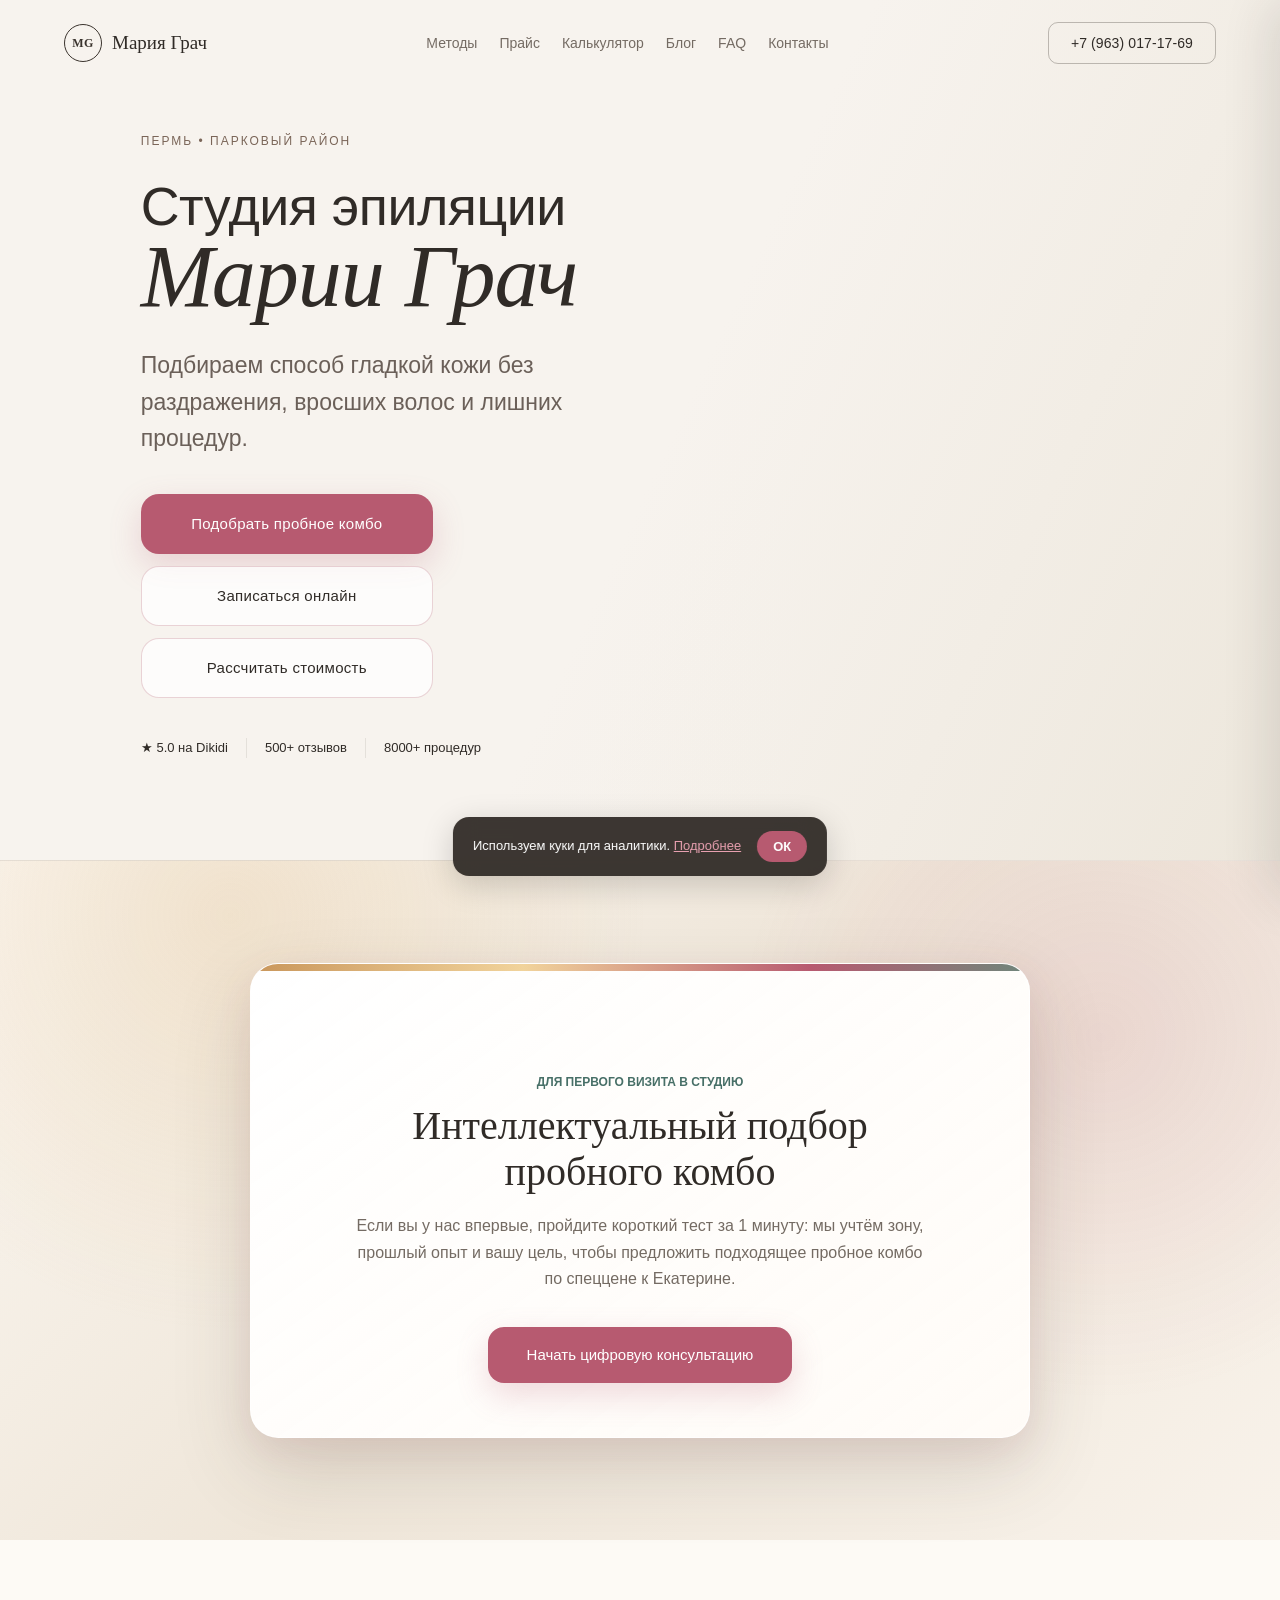
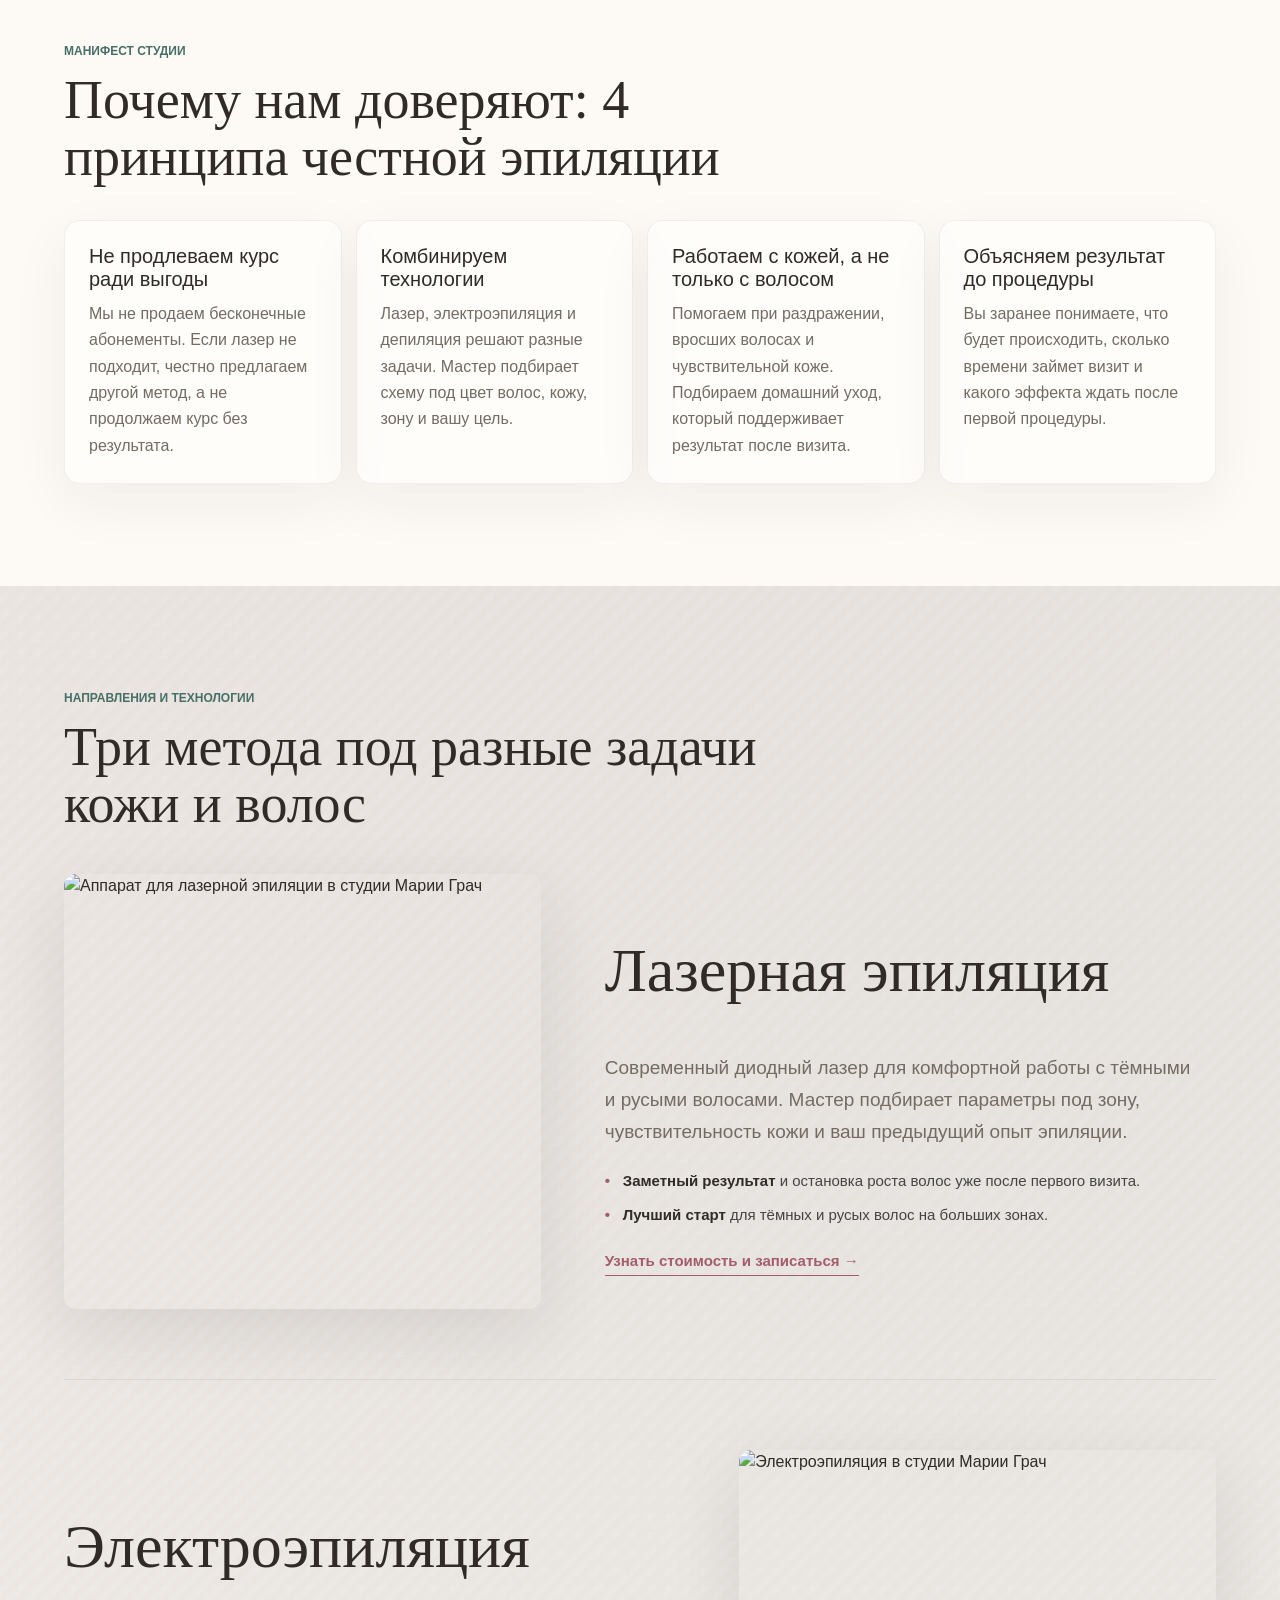
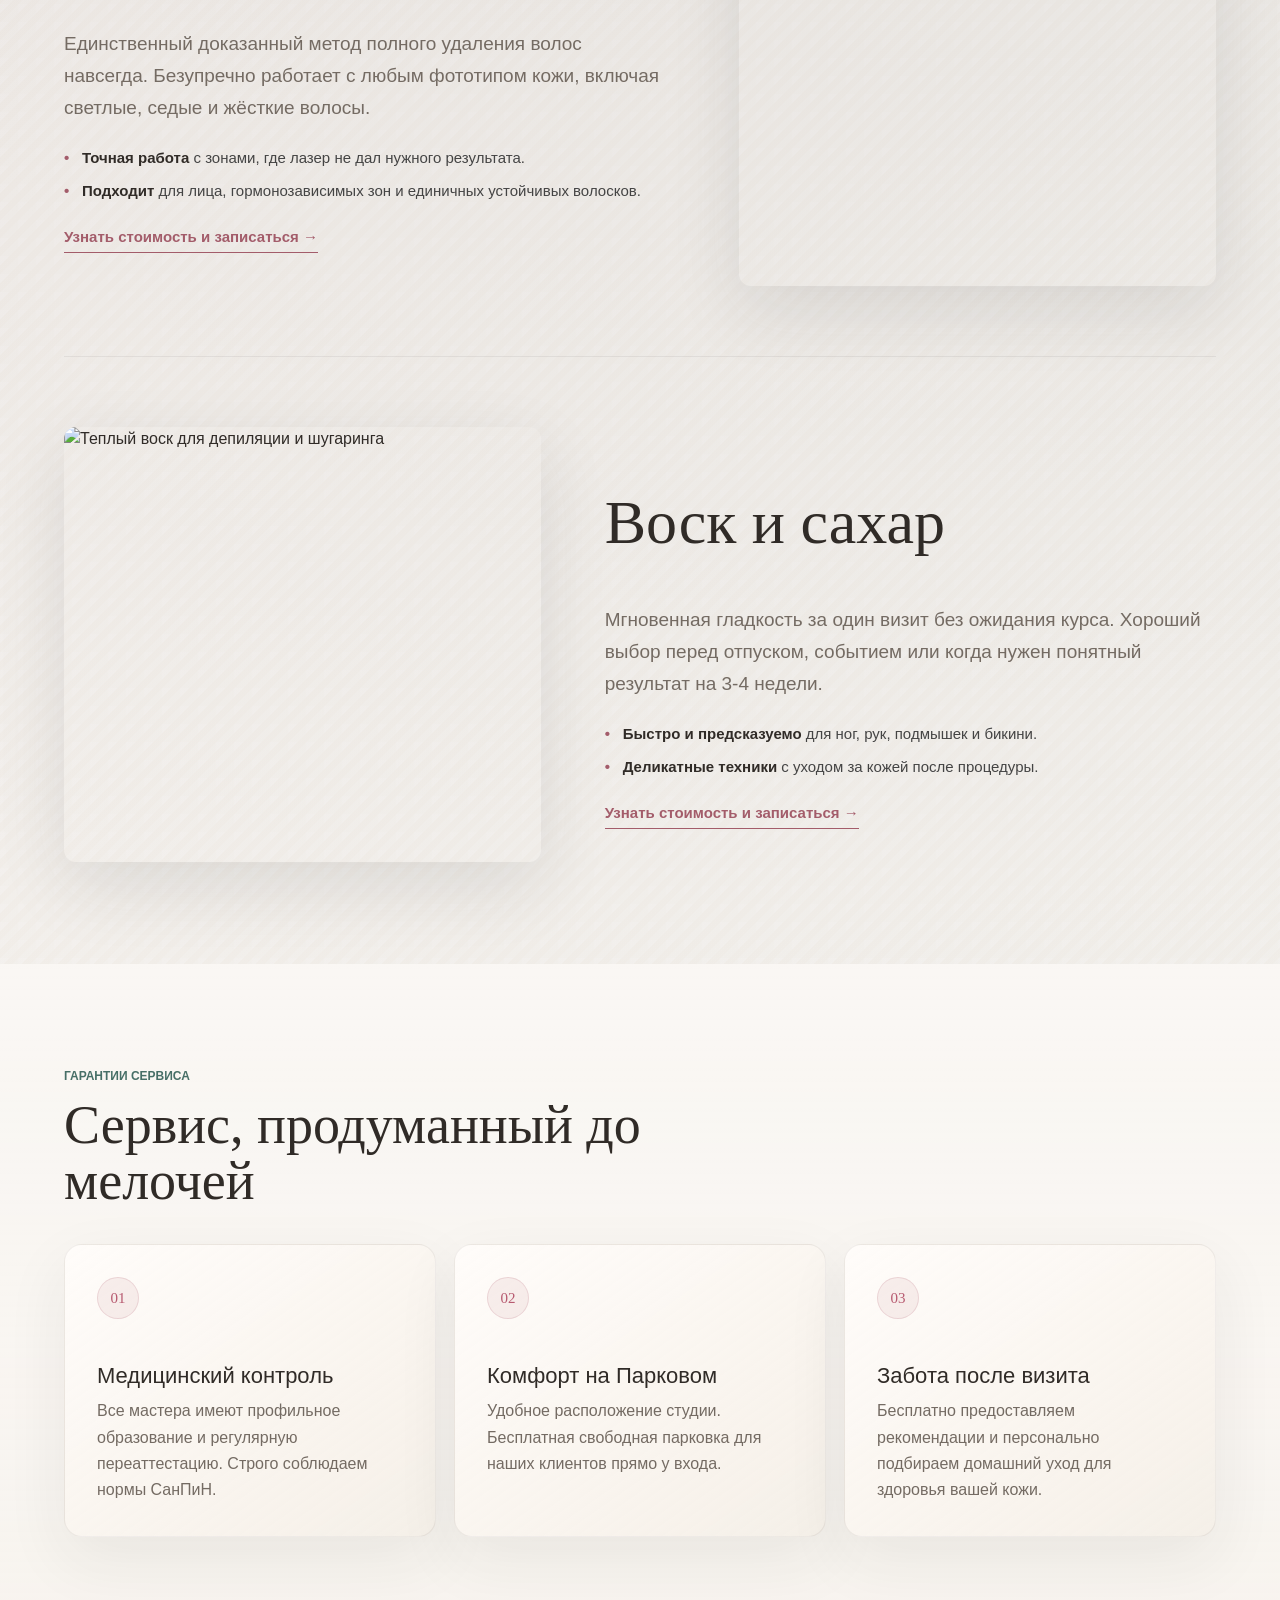
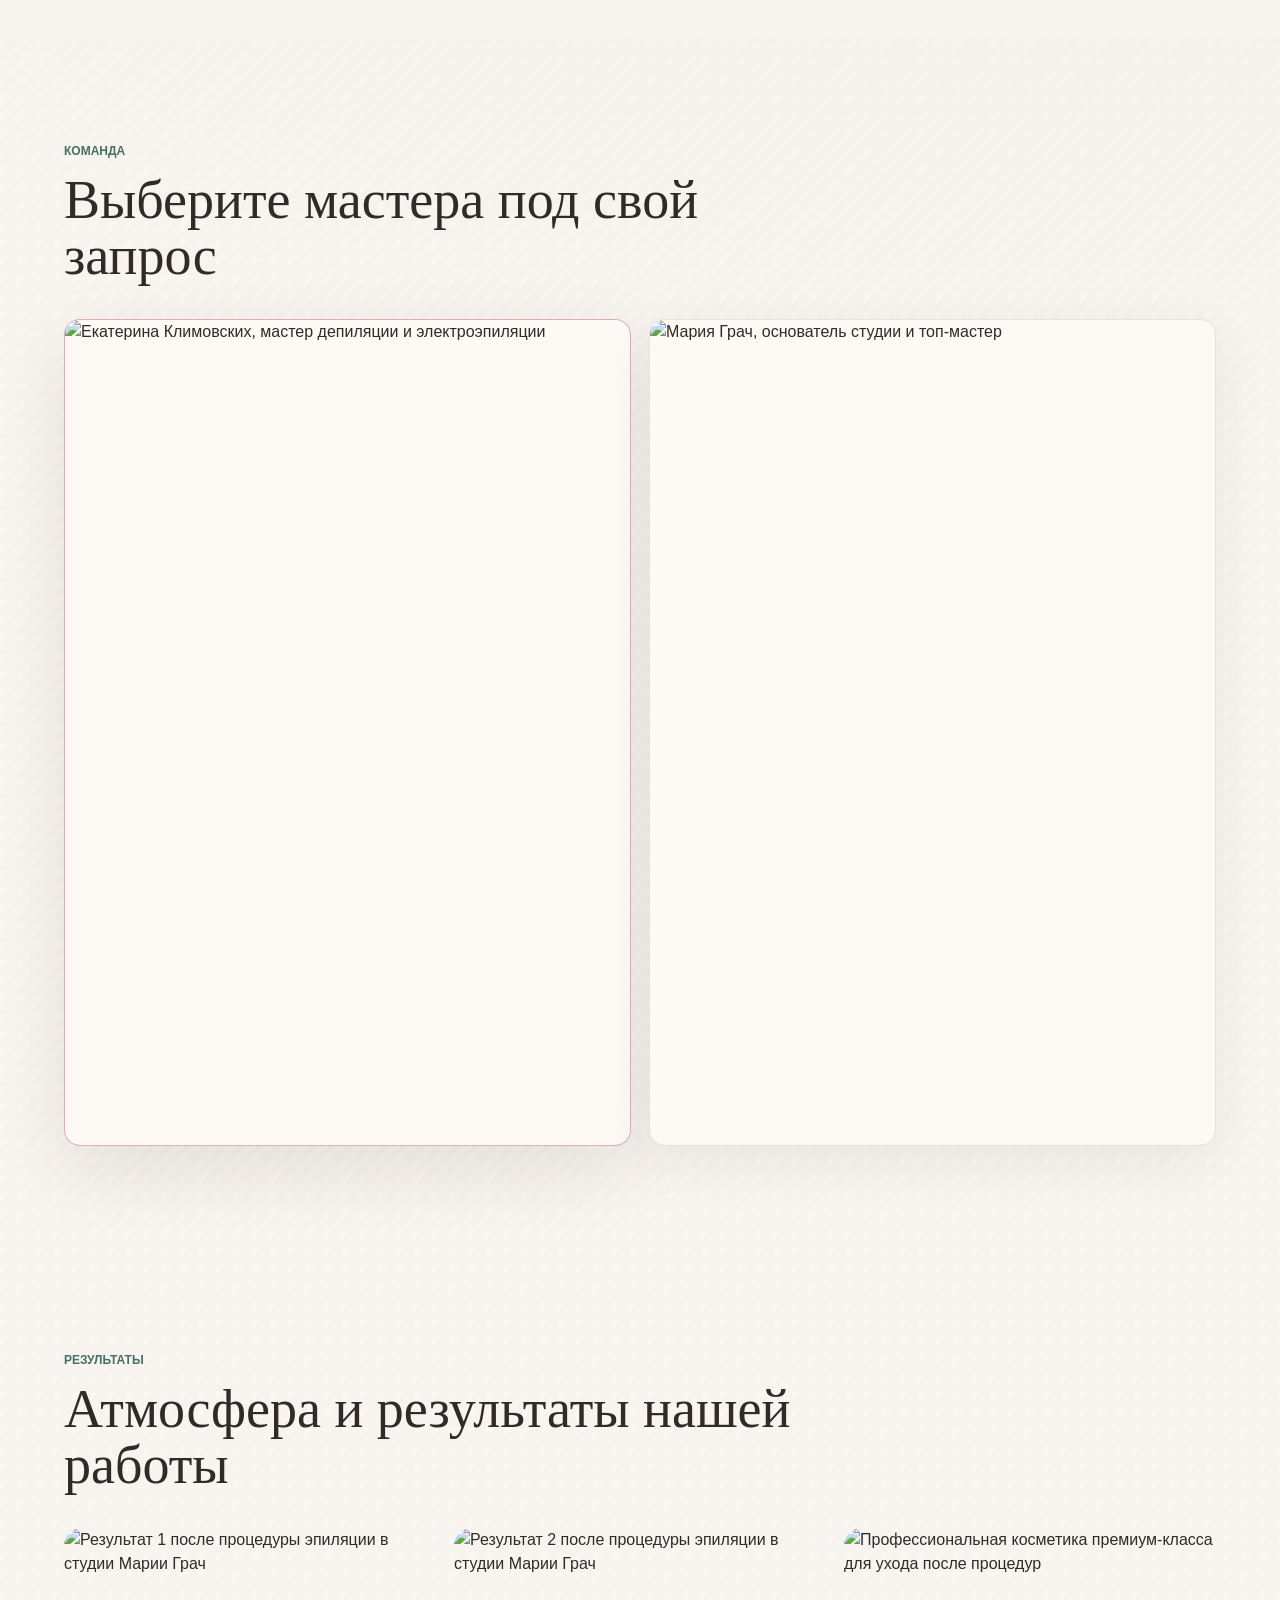
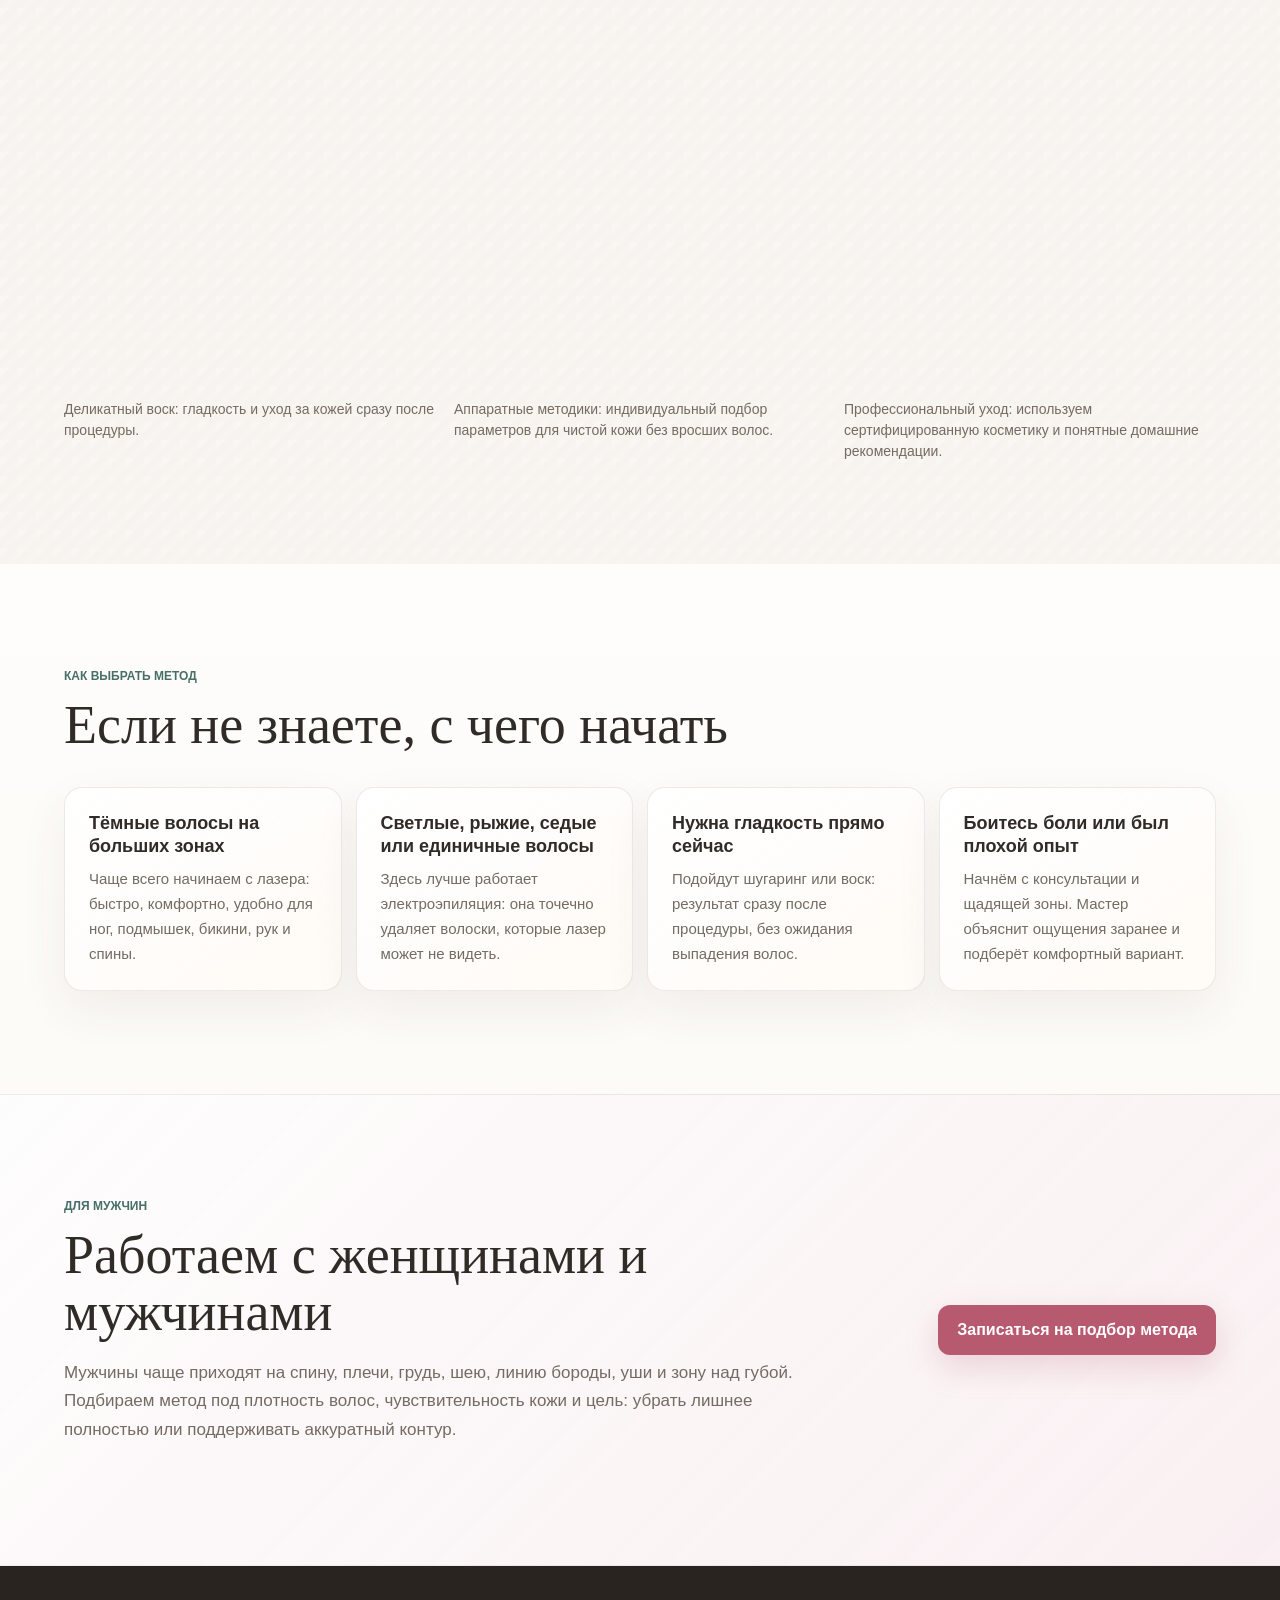
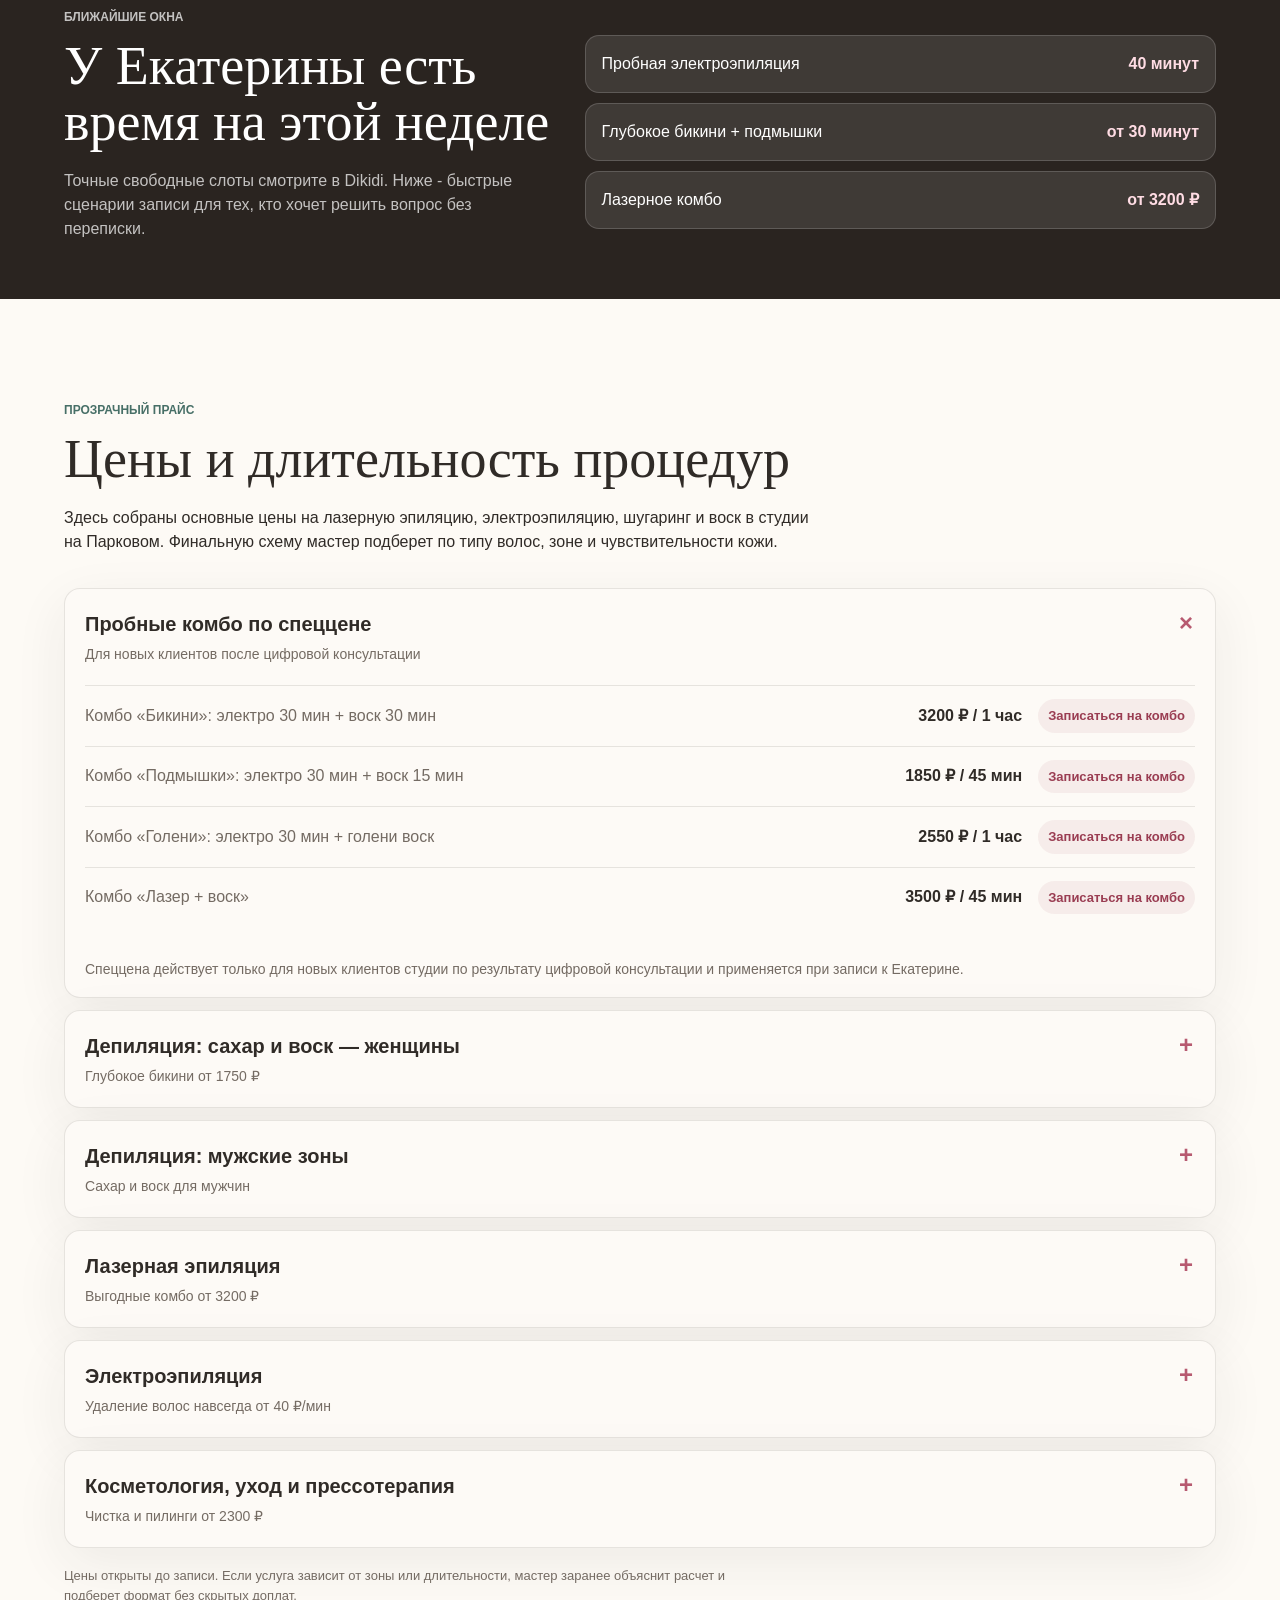
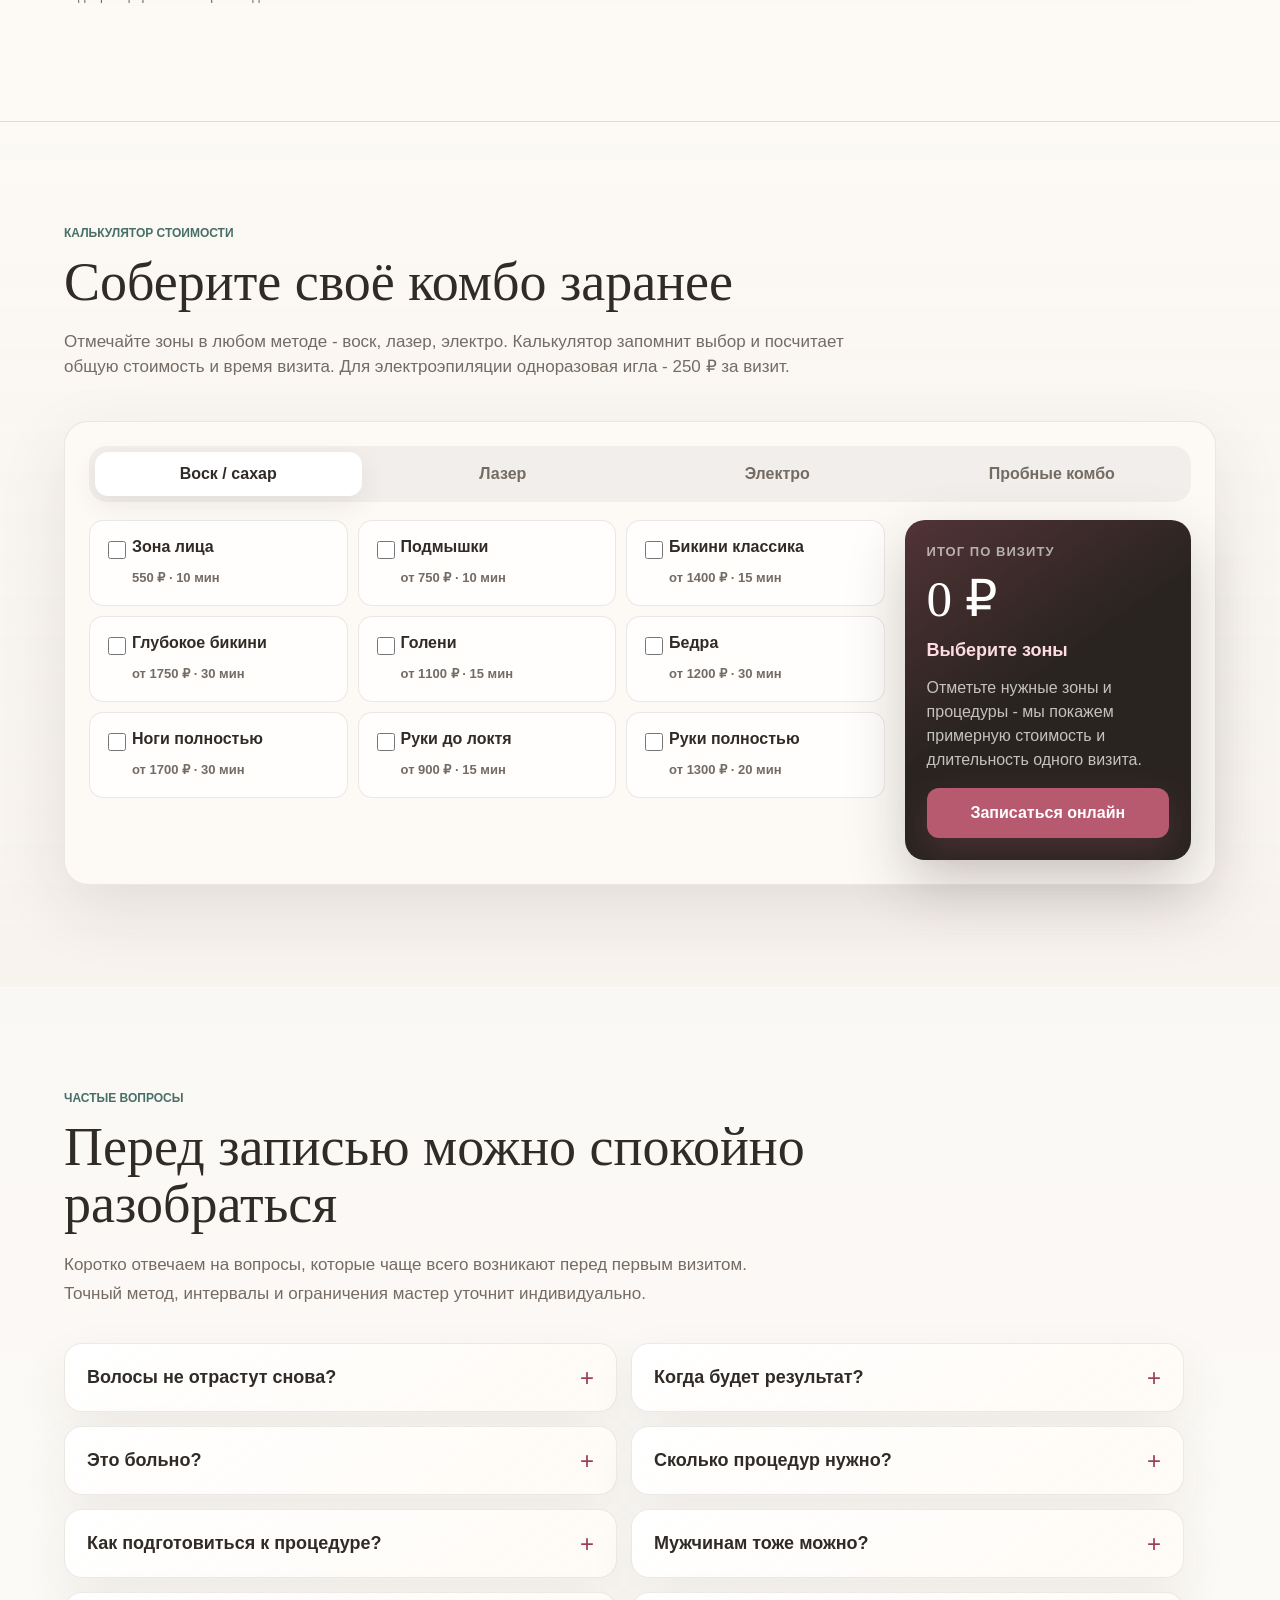
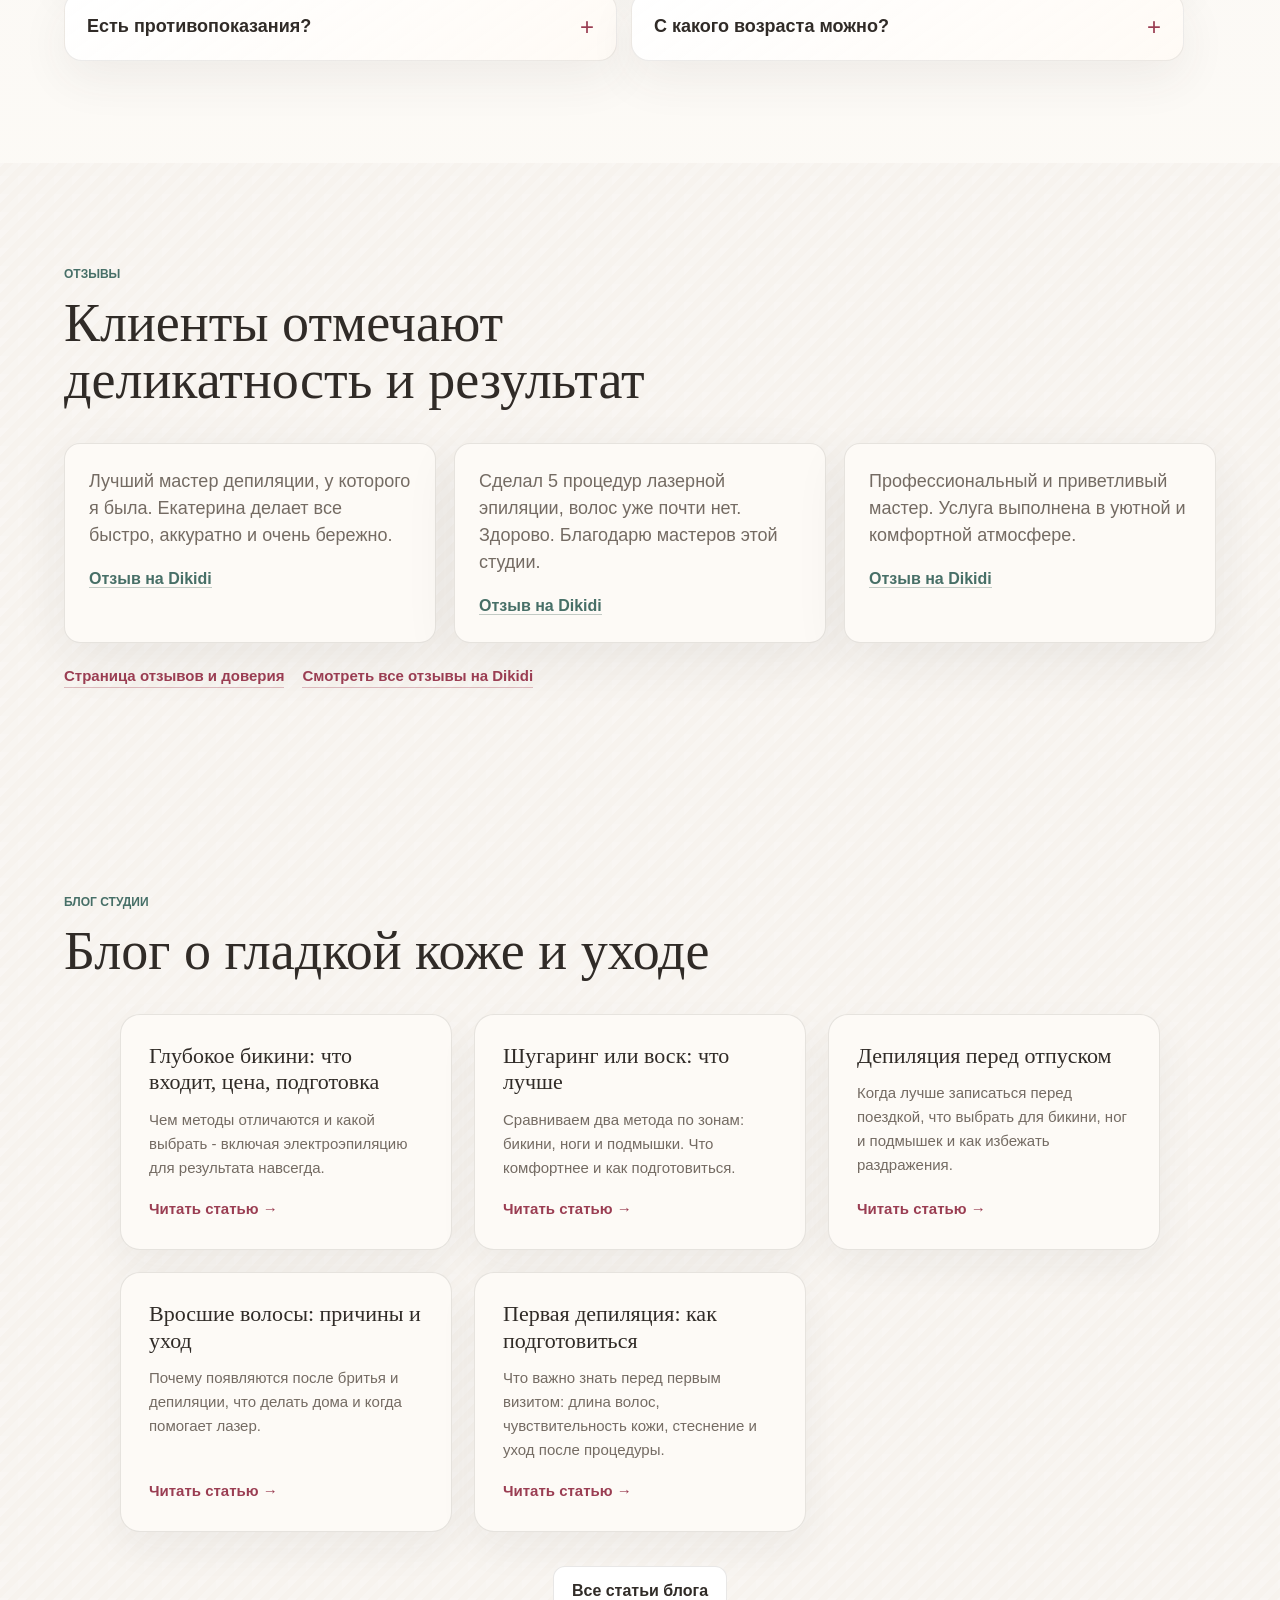
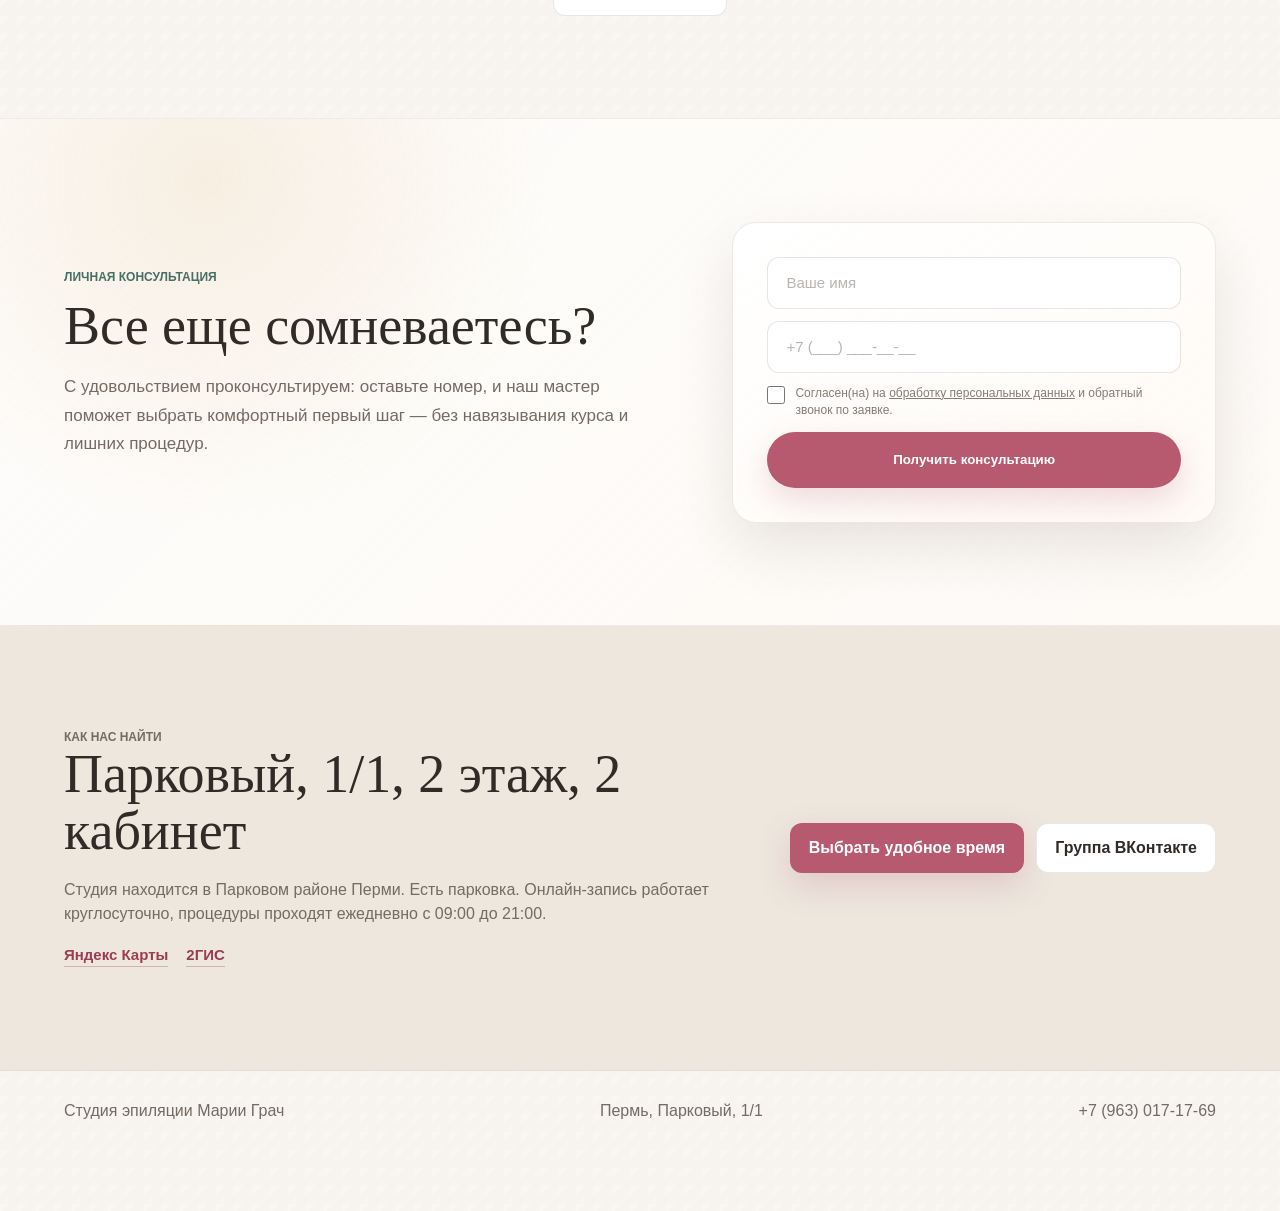
==== commit 6713d924: "Add reviews trust page for local discovery" ====
--- a/index.html
+++ b/index.html
@@ -760,7 +760,10 @@
             <cite><a href="https://dikidi.net/980738?p=2.pi-mi-pr&o=11&m=2220406" target="_blank" rel="noopener">Отзыв на Dikidi</a></cite>
           </blockquote>
         </div>
-        <a class="reviews-source-link" href="https://dikidi.net/980738?p=1.pi-pr&o=8" target="_blank" rel="noopener">Смотреть все отзывы на Dikidi</a>
+        <div class="reviews-actions">
+          <a class="reviews-source-link" href="/reviews/">Страница отзывов и доверия</a>
+          <a class="reviews-source-link" href="https://dikidi.net/980738?p=1.pi-pr&o=8" target="_blank" rel="noopener">Смотреть все отзывы на Dikidi</a>
+        </div>
       </section>
 
       <section class="section home-blog" id="blog">
--- a/styles.css
+++ b/styles.css
@@ -1579,6 +1579,117 @@
   text-decoration: none;
 }
 
+.reviews-actions {
+  display: flex;
+  flex-wrap: wrap;
+  gap: 18px;
+  align-items: center;
+  margin-top: 22px;
+}
+
+.reviews-actions .reviews-source-link {
+  margin-top: 0;
+}
+
+.reviews-page {
+  background: var(--bg);
+}
+
+.reviews-hero {
+  padding: 150px clamp(20px, 5vw, 72px) 70px;
+  background:
+    linear-gradient(135deg, rgba(255, 255, 255, 0.84), rgba(247, 243, 238, 0.94)),
+    url("/assets/img/studio-equipment.jpg") center 38% / cover;
+  border-bottom: 1px solid var(--line);
+}
+
+.reviews-hero h1 {
+  max-width: 920px;
+  margin: 16px 0;
+  font-size: clamp(42px, 7vw, 86px);
+  line-height: 0.94;
+}
+
+.reviews-lead {
+  max-width: 780px;
+  color: var(--muted);
+  font-size: clamp(17px, 2.2vw, 22px);
+  line-height: 1.55;
+}
+
+.trust-strip {
+  display: flex;
+  flex-wrap: wrap;
+  gap: 10px;
+  margin-top: 28px;
+}
+
+.trust-strip span {
+  padding: 10px 14px;
+  background: rgba(255, 255, 255, 0.72);
+  border: 1px solid rgba(70, 60, 50, 0.11);
+  border-radius: 999px;
+  color: var(--muted);
+  font-size: 14px;
+}
+
+.trust-strip b {
+  color: var(--ink);
+}
+
+.review-grid-large blockquote {
+  background: var(--surface);
+}
+
+.context-grid {
+  display: grid;
+  grid-template-columns: repeat(4, minmax(0, 1fr));
+  gap: 14px;
+}
+
+.context-grid article,
+.facts-panel {
+  padding: 24px;
+  background: var(--surface);
+  border: 1px solid rgba(70, 60, 50, 0.10);
+  border-radius: 20px;
+  box-shadow: 0 18px 40px rgba(48, 43, 39, 0.06);
+}
+
+.context-grid h3 {
+  margin: 0 0 10px;
+  font-size: 20px;
+}
+
+.context-grid p,
+.facts-panel p {
+  margin: 0;
+  color: var(--muted);
+  line-height: 1.65;
+}
+
+.facts-panel {
+  display: grid;
+  gap: 14px;
+  max-width: 980px;
+}
+
+@media (max-width: 1100px) {
+  .context-grid {
+    grid-template-columns: repeat(2, minmax(0, 1fr));
+  }
+}
+
+@media (max-width: 680px) {
+  .reviews-hero {
+    padding-top: 118px;
+  }
+
+  .context-grid {
+    grid-template-columns: 1fr;
+  }
+}
+
 .contacts {
   display: grid;
   grid-template-columns: minmax(0, 1fr) auto;
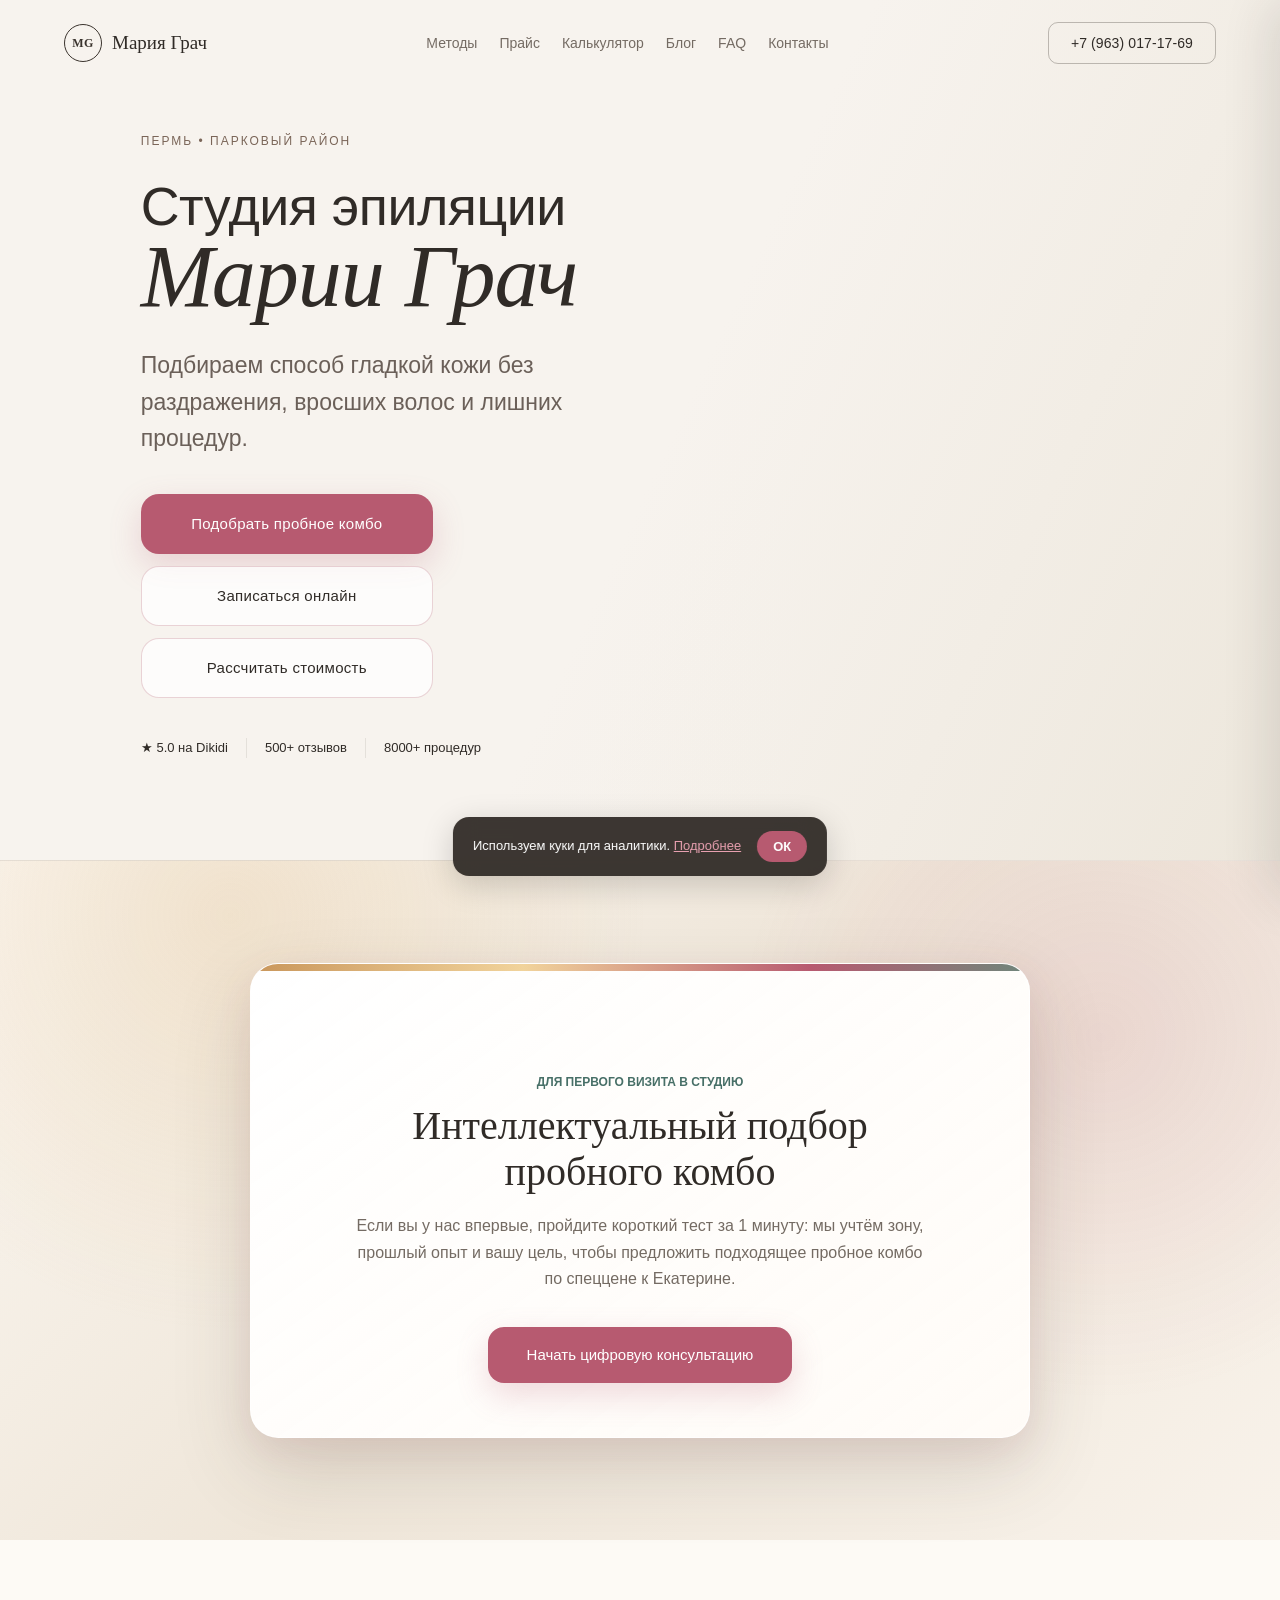
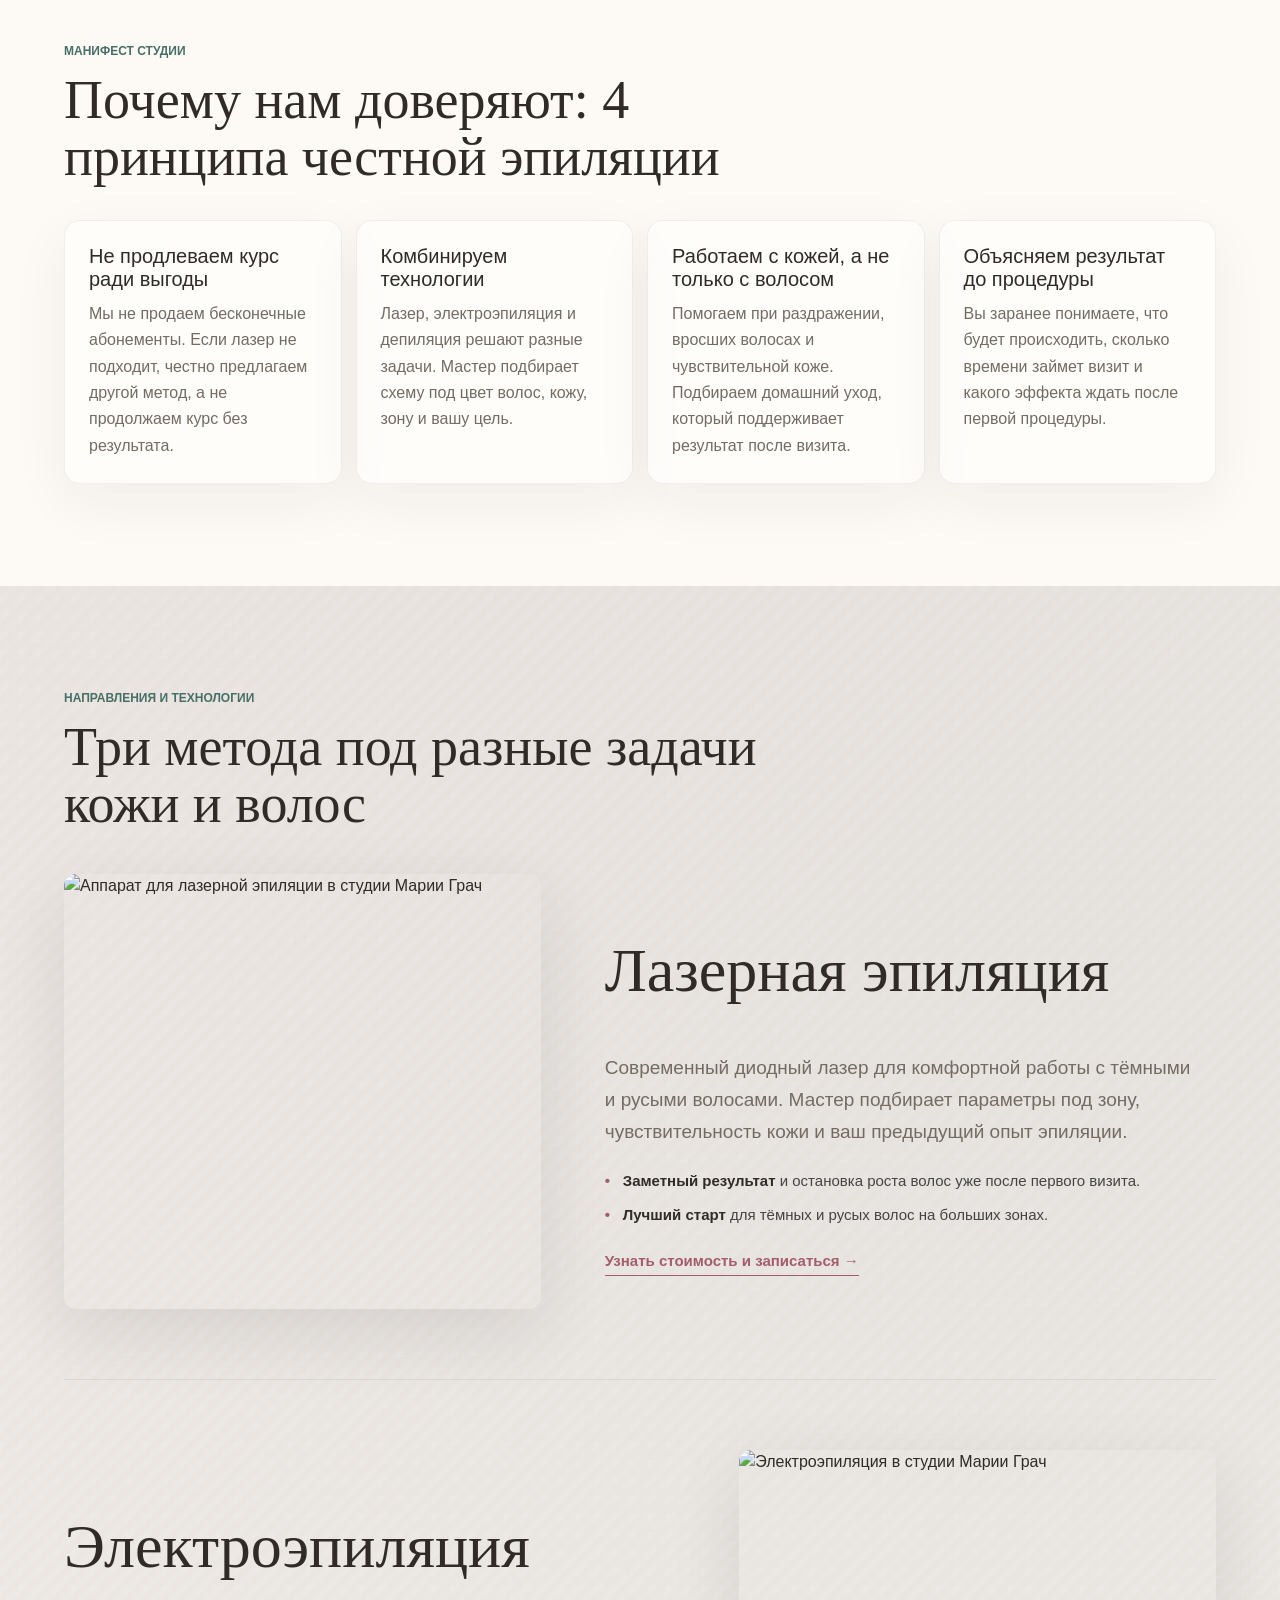
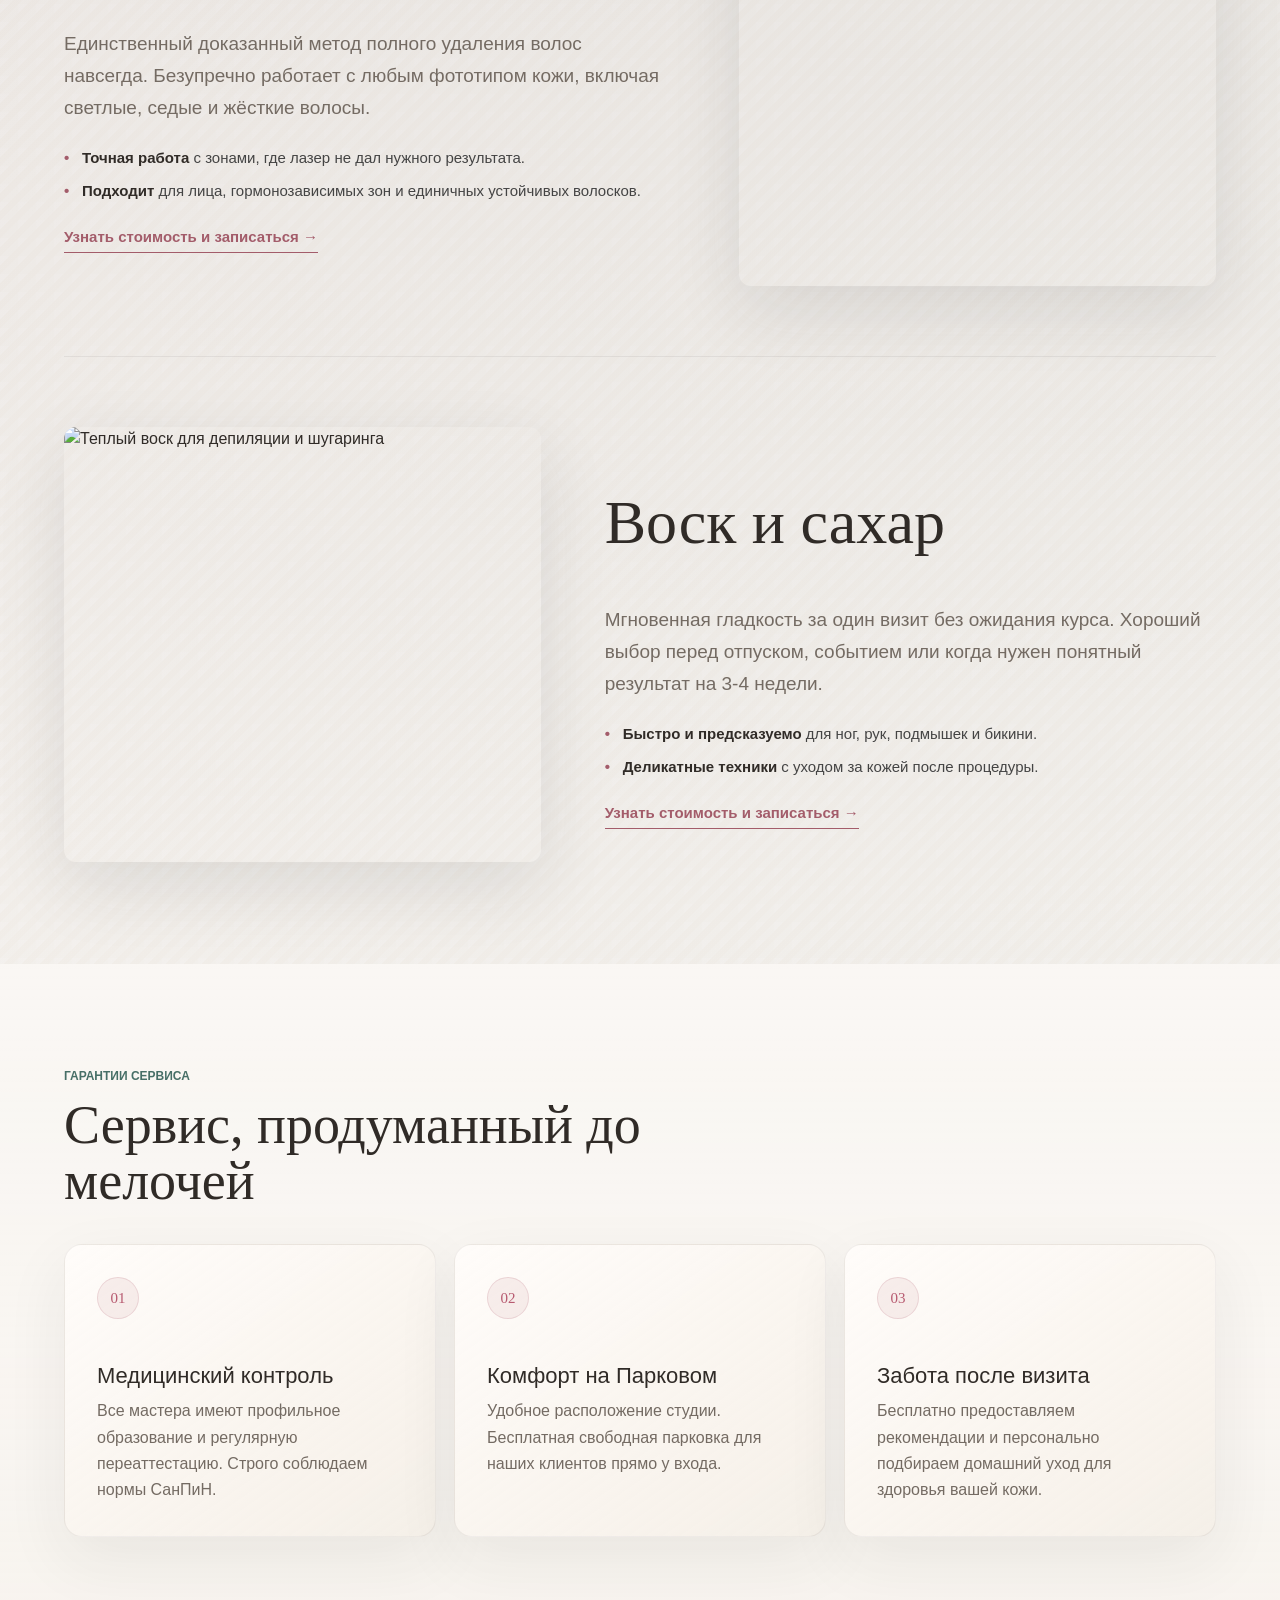
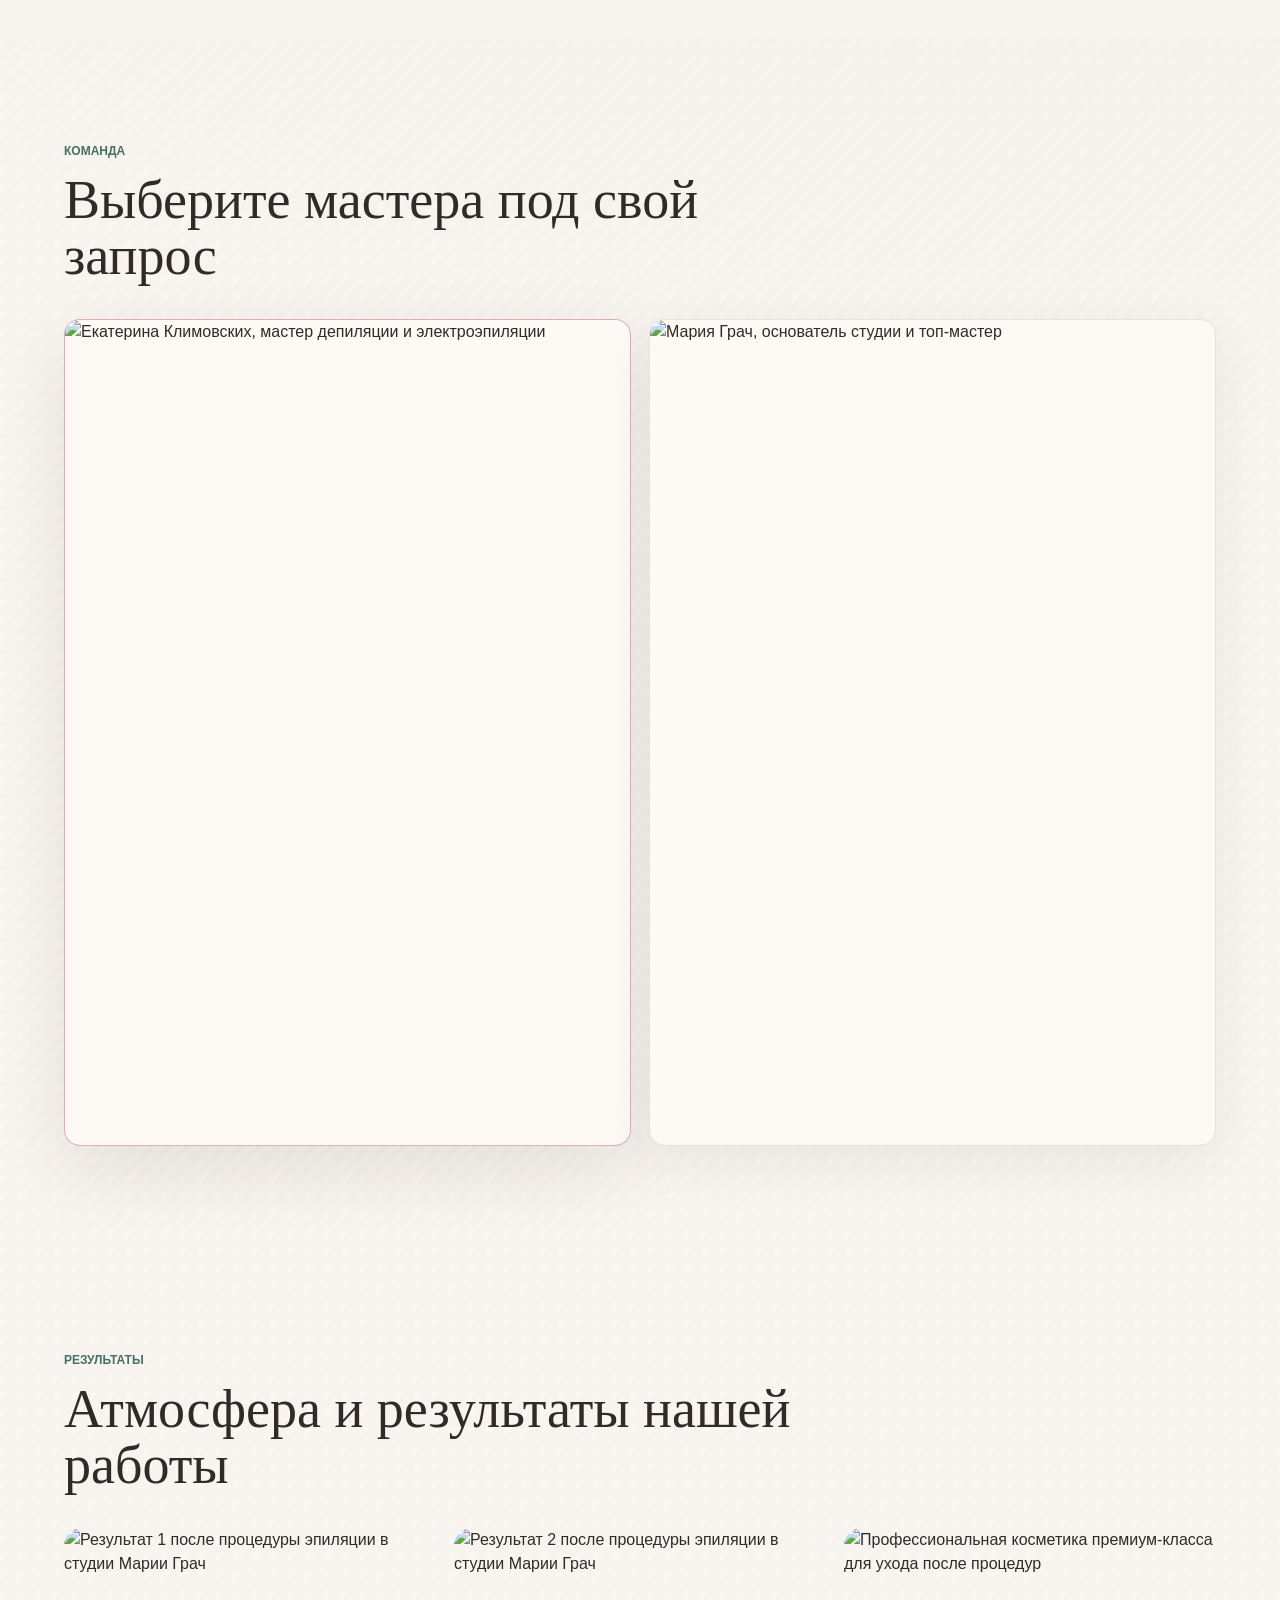
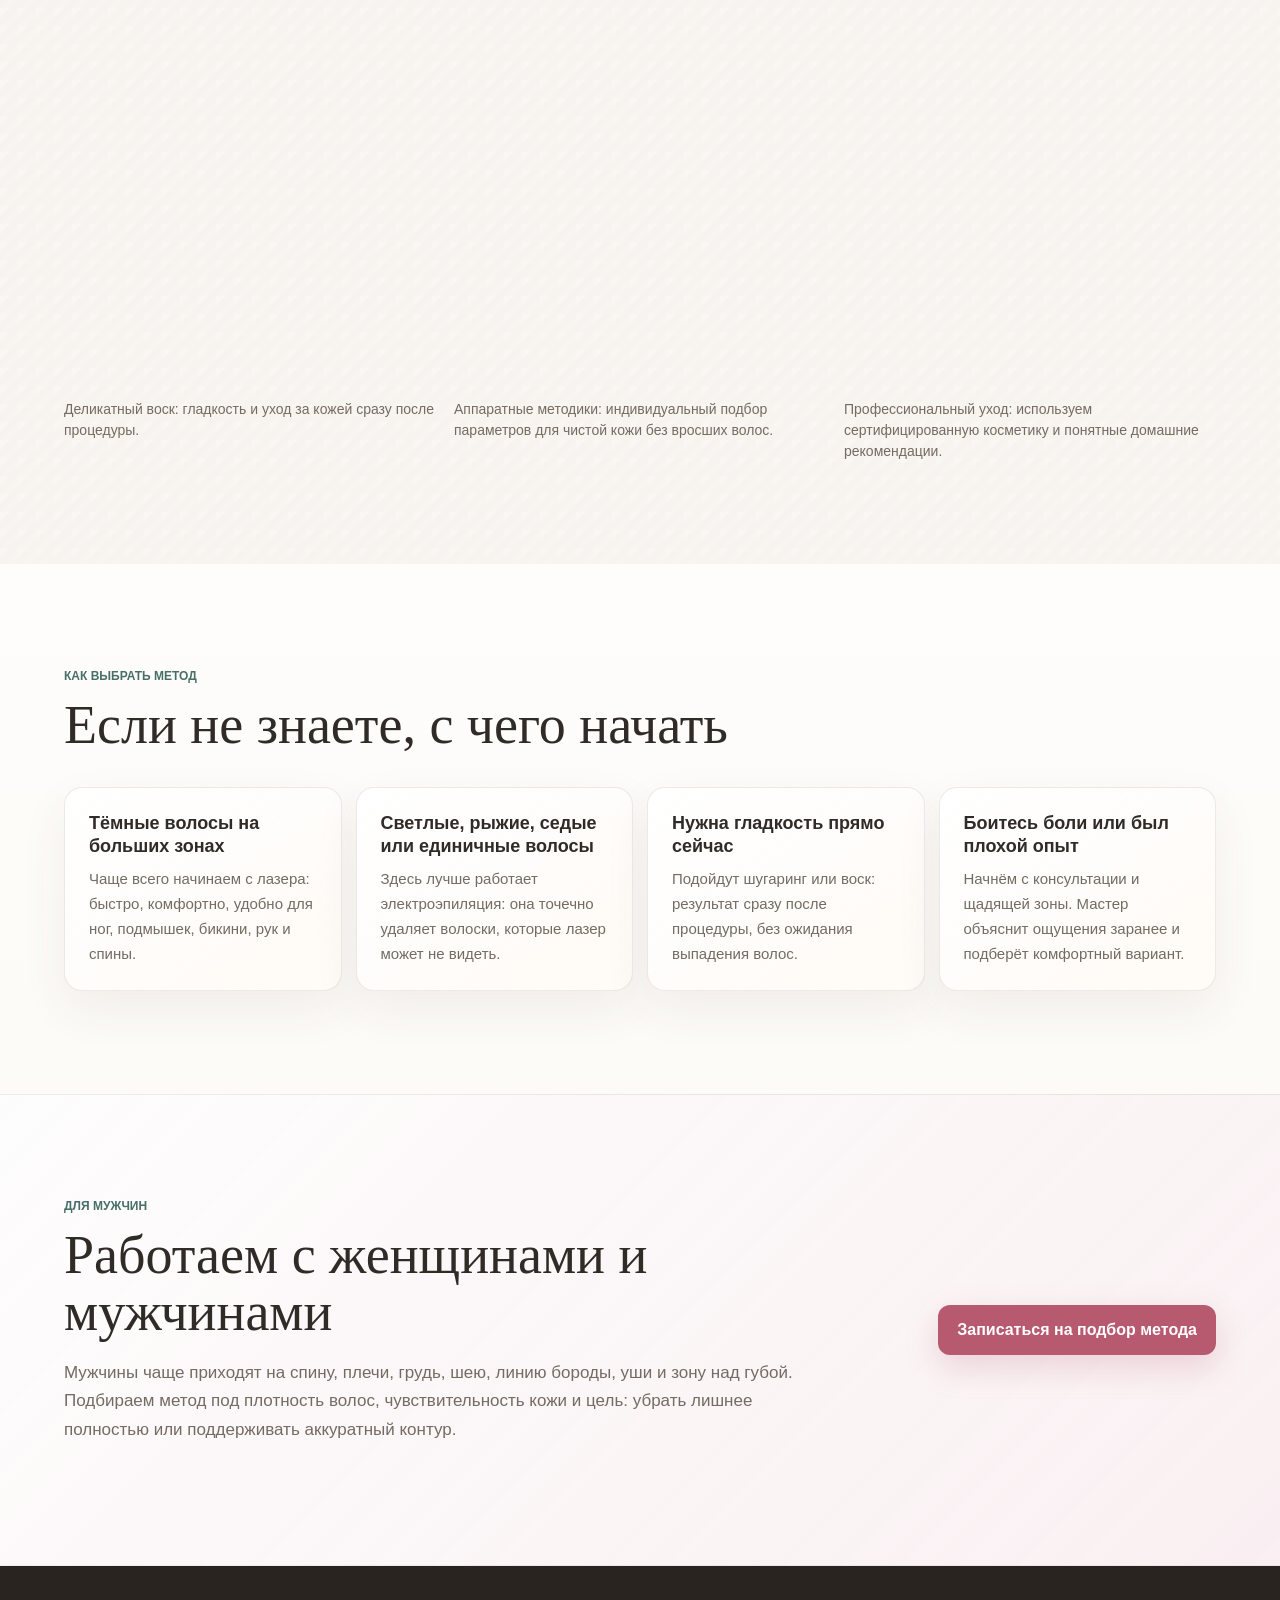
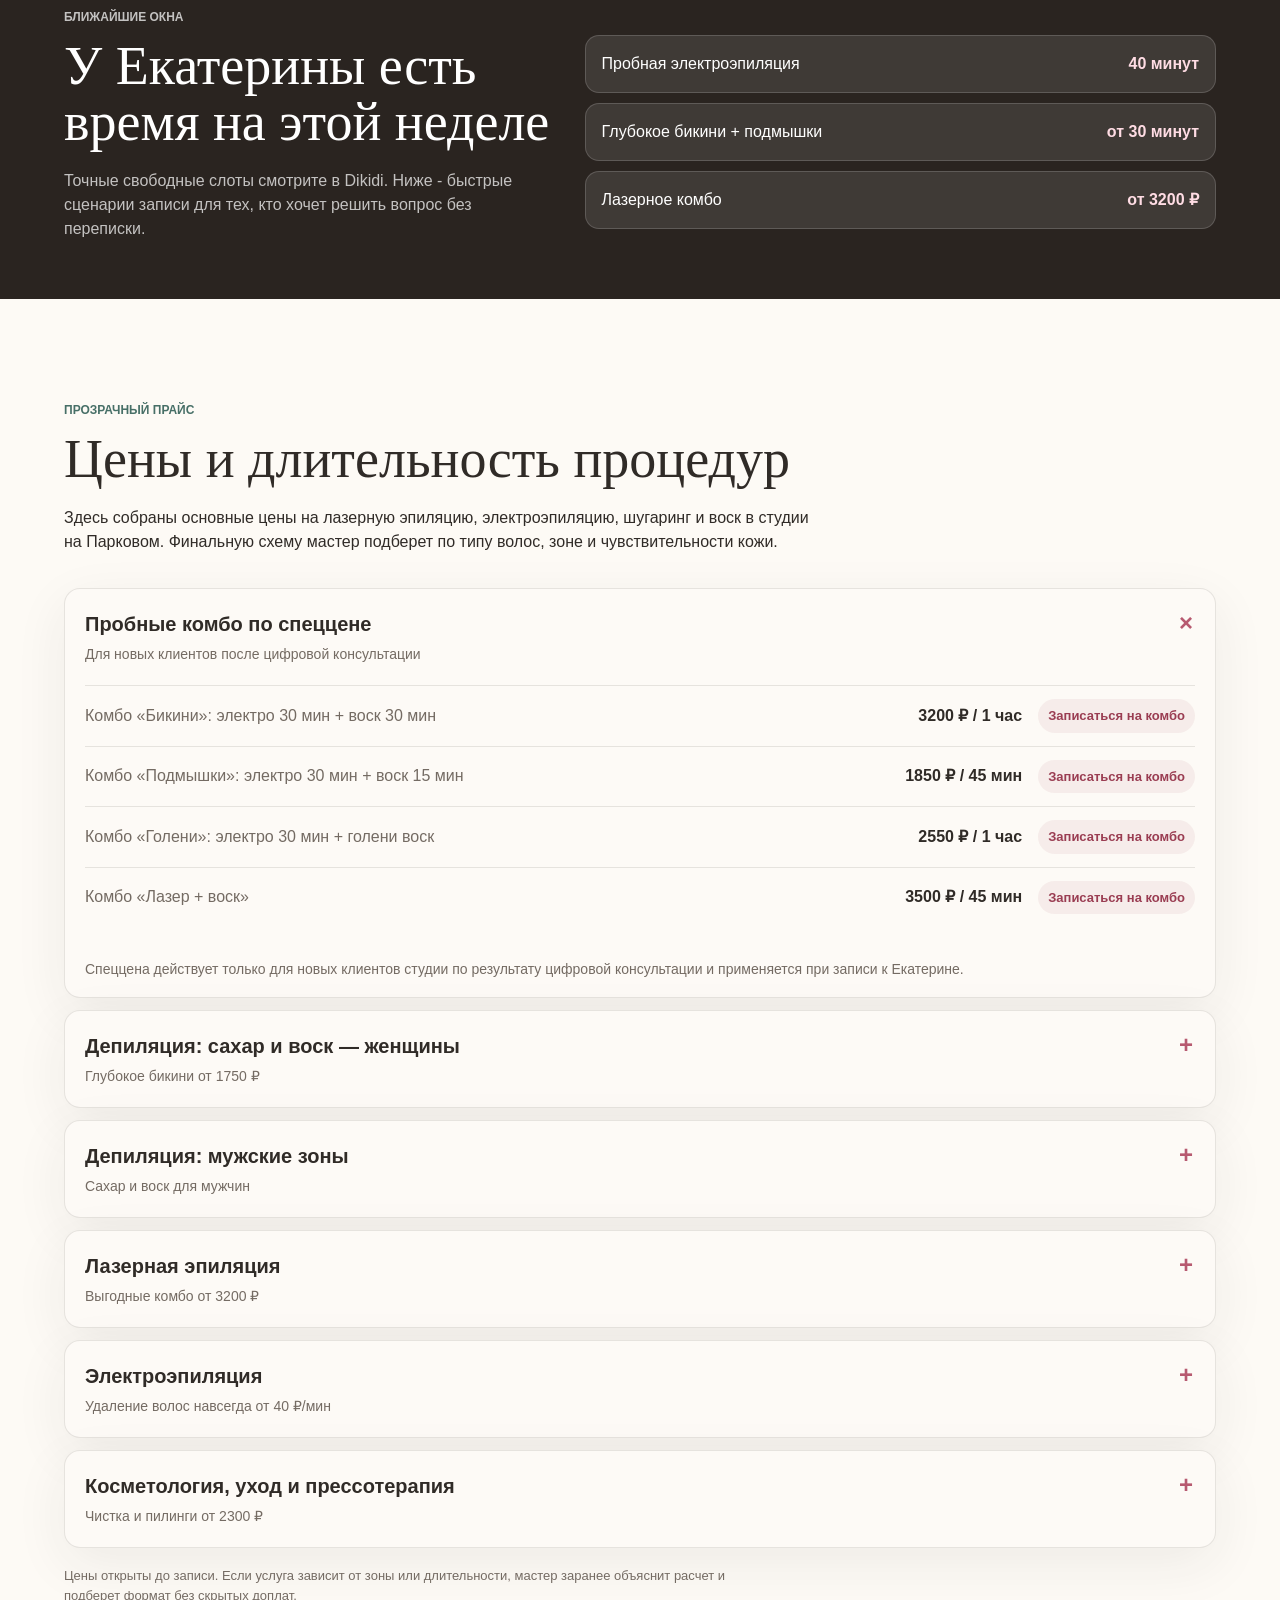
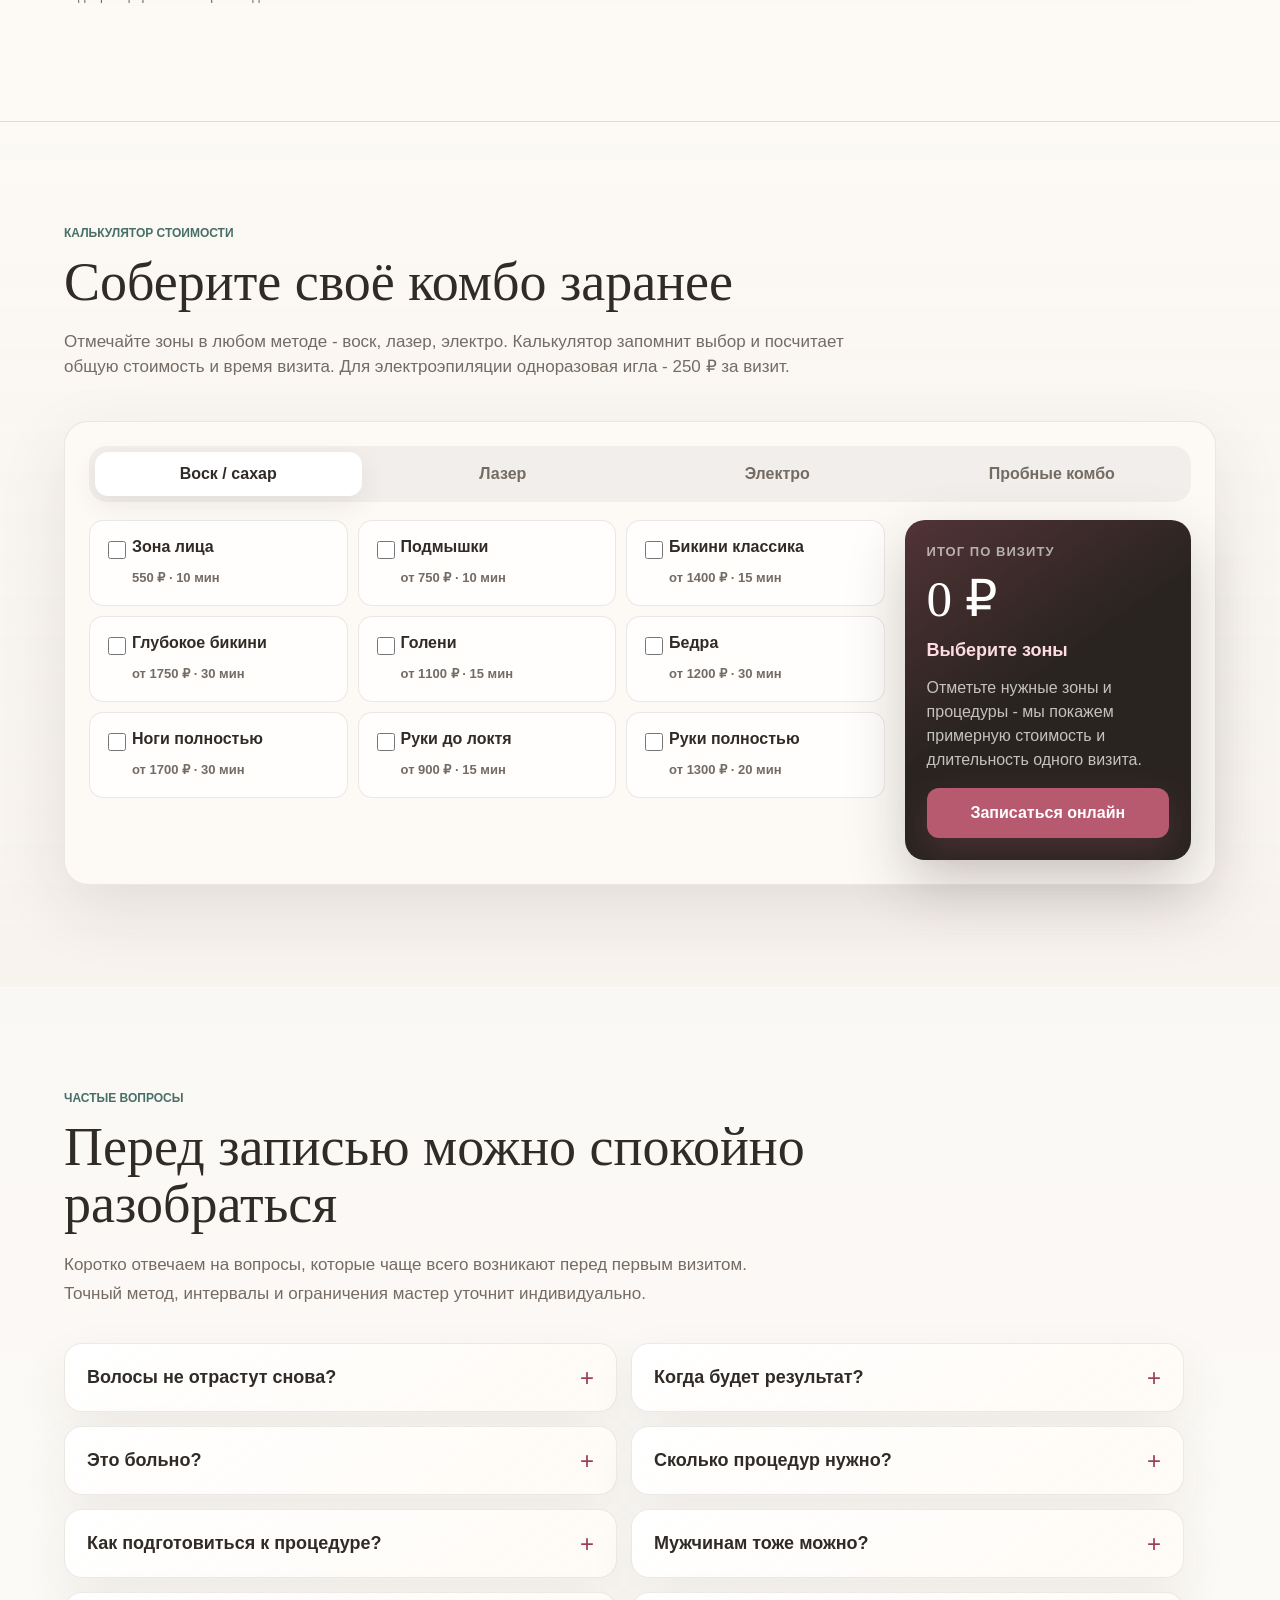
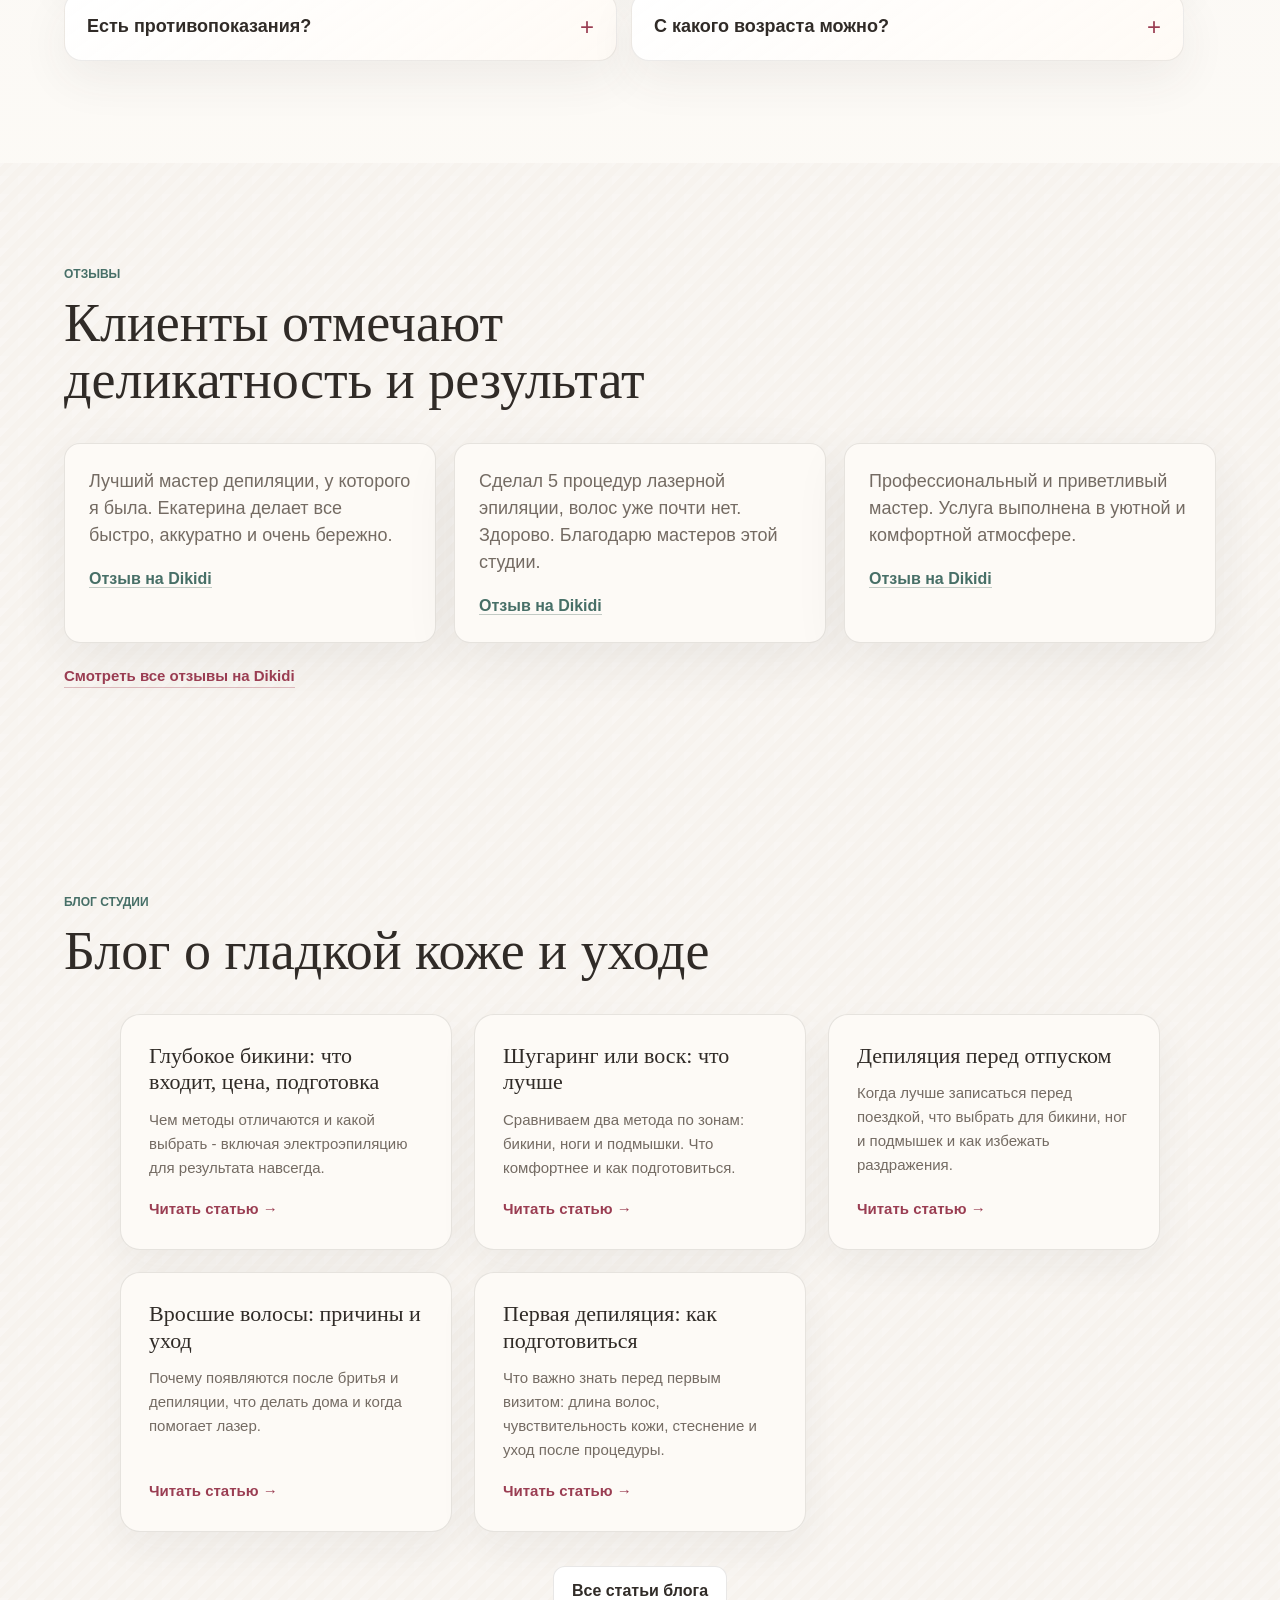
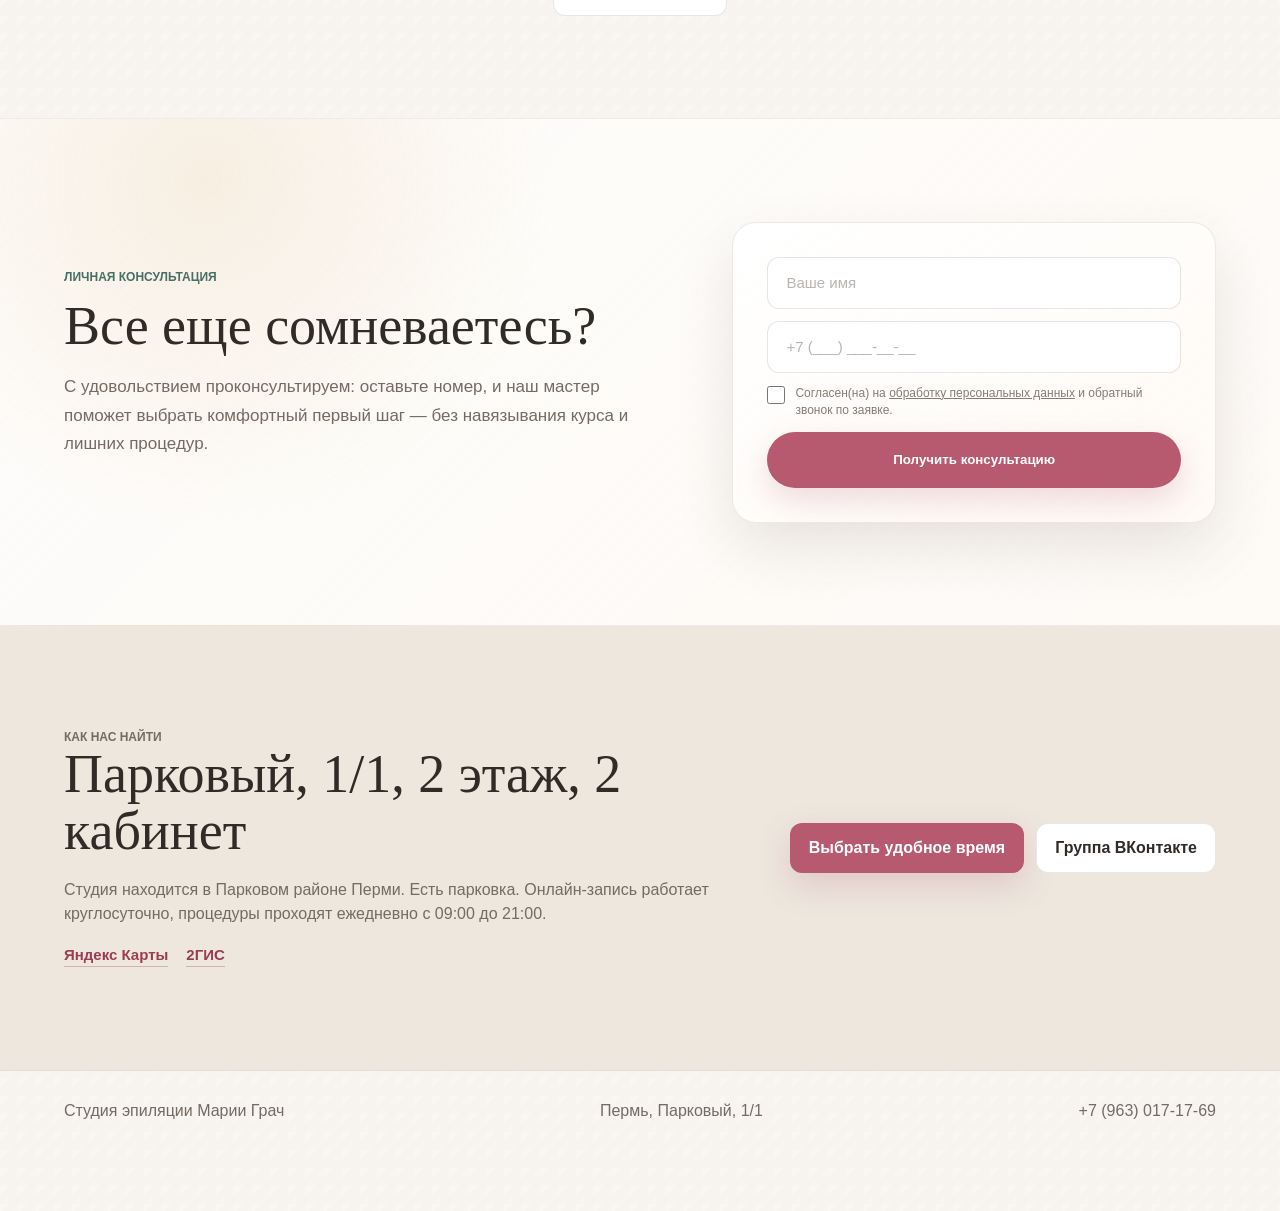
==== commit e8f5db52: "Hide reviews trust page from homepage" ====
--- a/index.html
+++ b/index.html
@@ -760,10 +760,7 @@
             <cite><a href="https://dikidi.net/980738?p=2.pi-mi-pr&o=11&m=2220406" target="_blank" rel="noopener">Отзыв на Dikidi</a></cite>
           </blockquote>
         </div>
-        <div class="reviews-actions">
-          <a class="reviews-source-link" href="/reviews/">Страница отзывов и доверия</a>
-          <a class="reviews-source-link" href="https://dikidi.net/980738?p=1.pi-pr&o=8" target="_blank" rel="noopener">Смотреть все отзывы на Dikidi</a>
-        </div>
+        <a class="reviews-source-link" href="https://dikidi.net/980738?p=1.pi-pr&o=8" target="_blank" rel="noopener">Смотреть все отзывы на Dikidi</a>
       </section>
 
       <section class="section home-blog" id="blog">
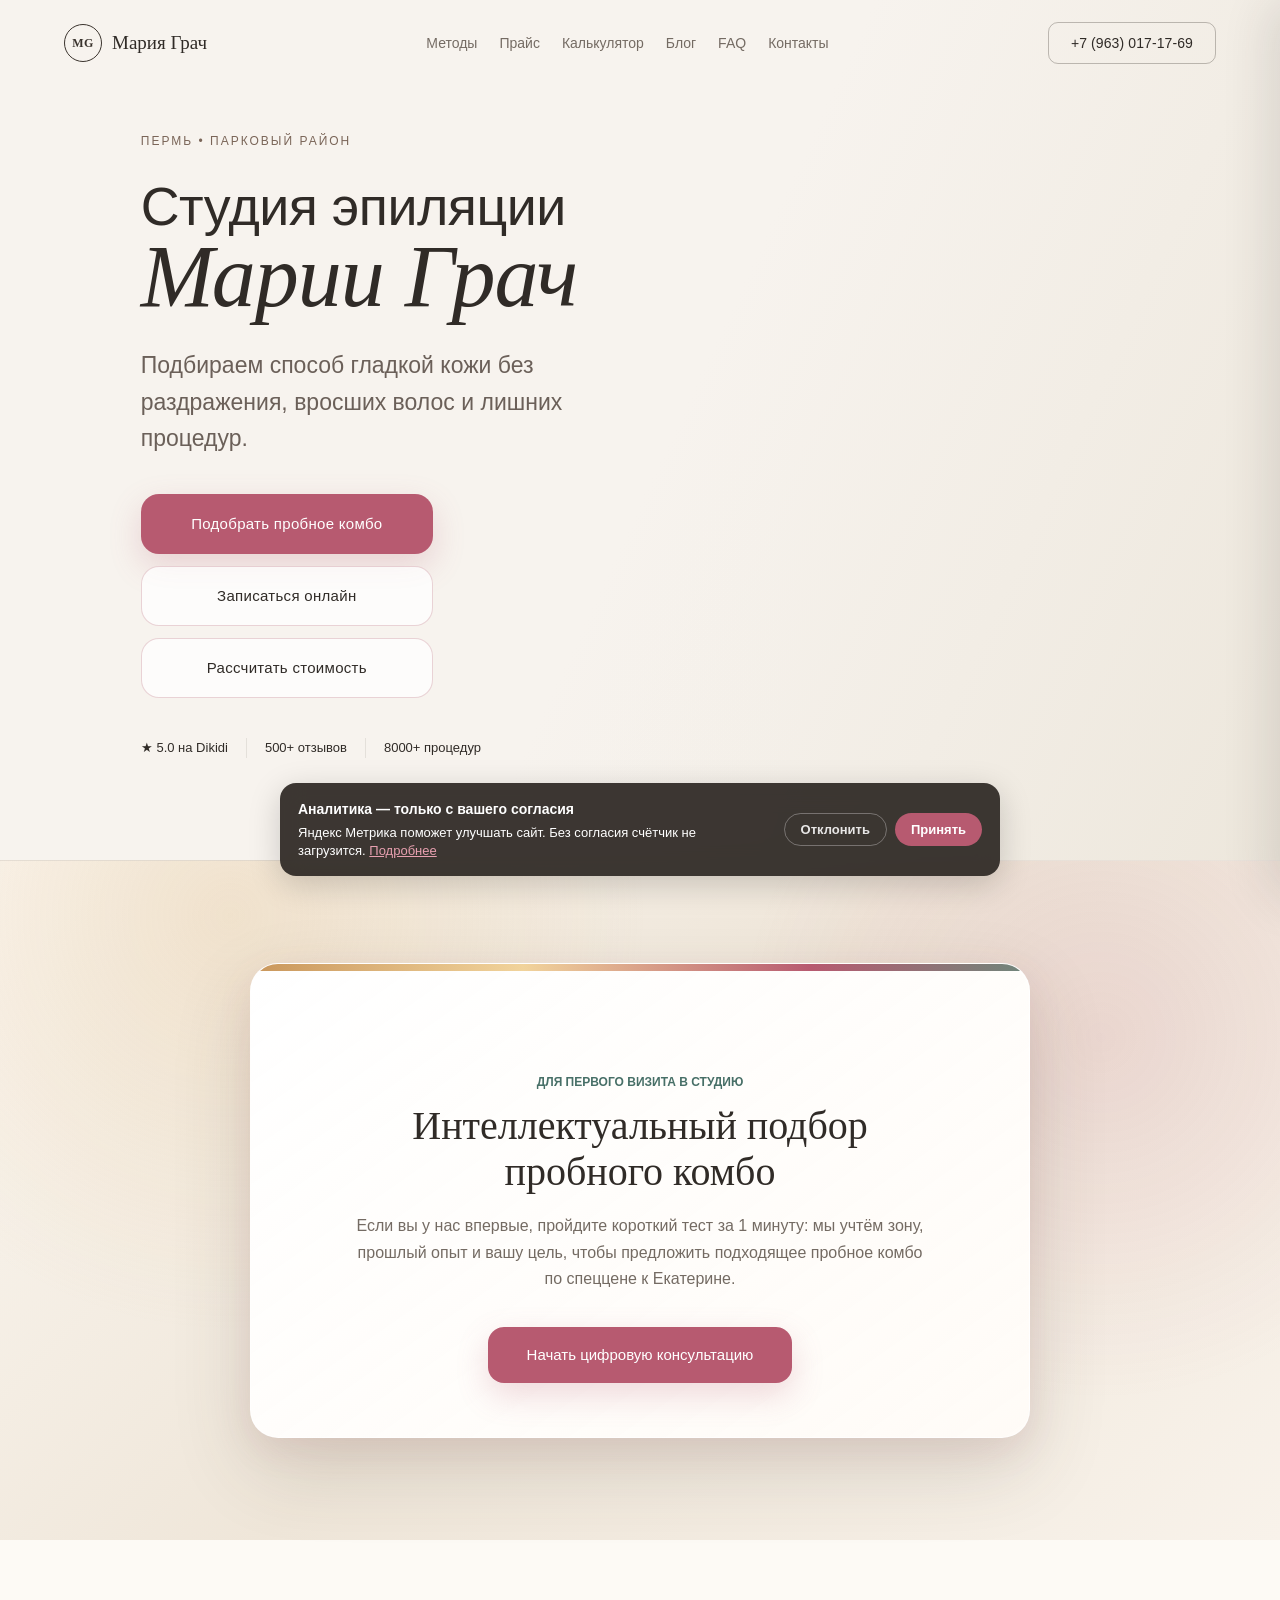
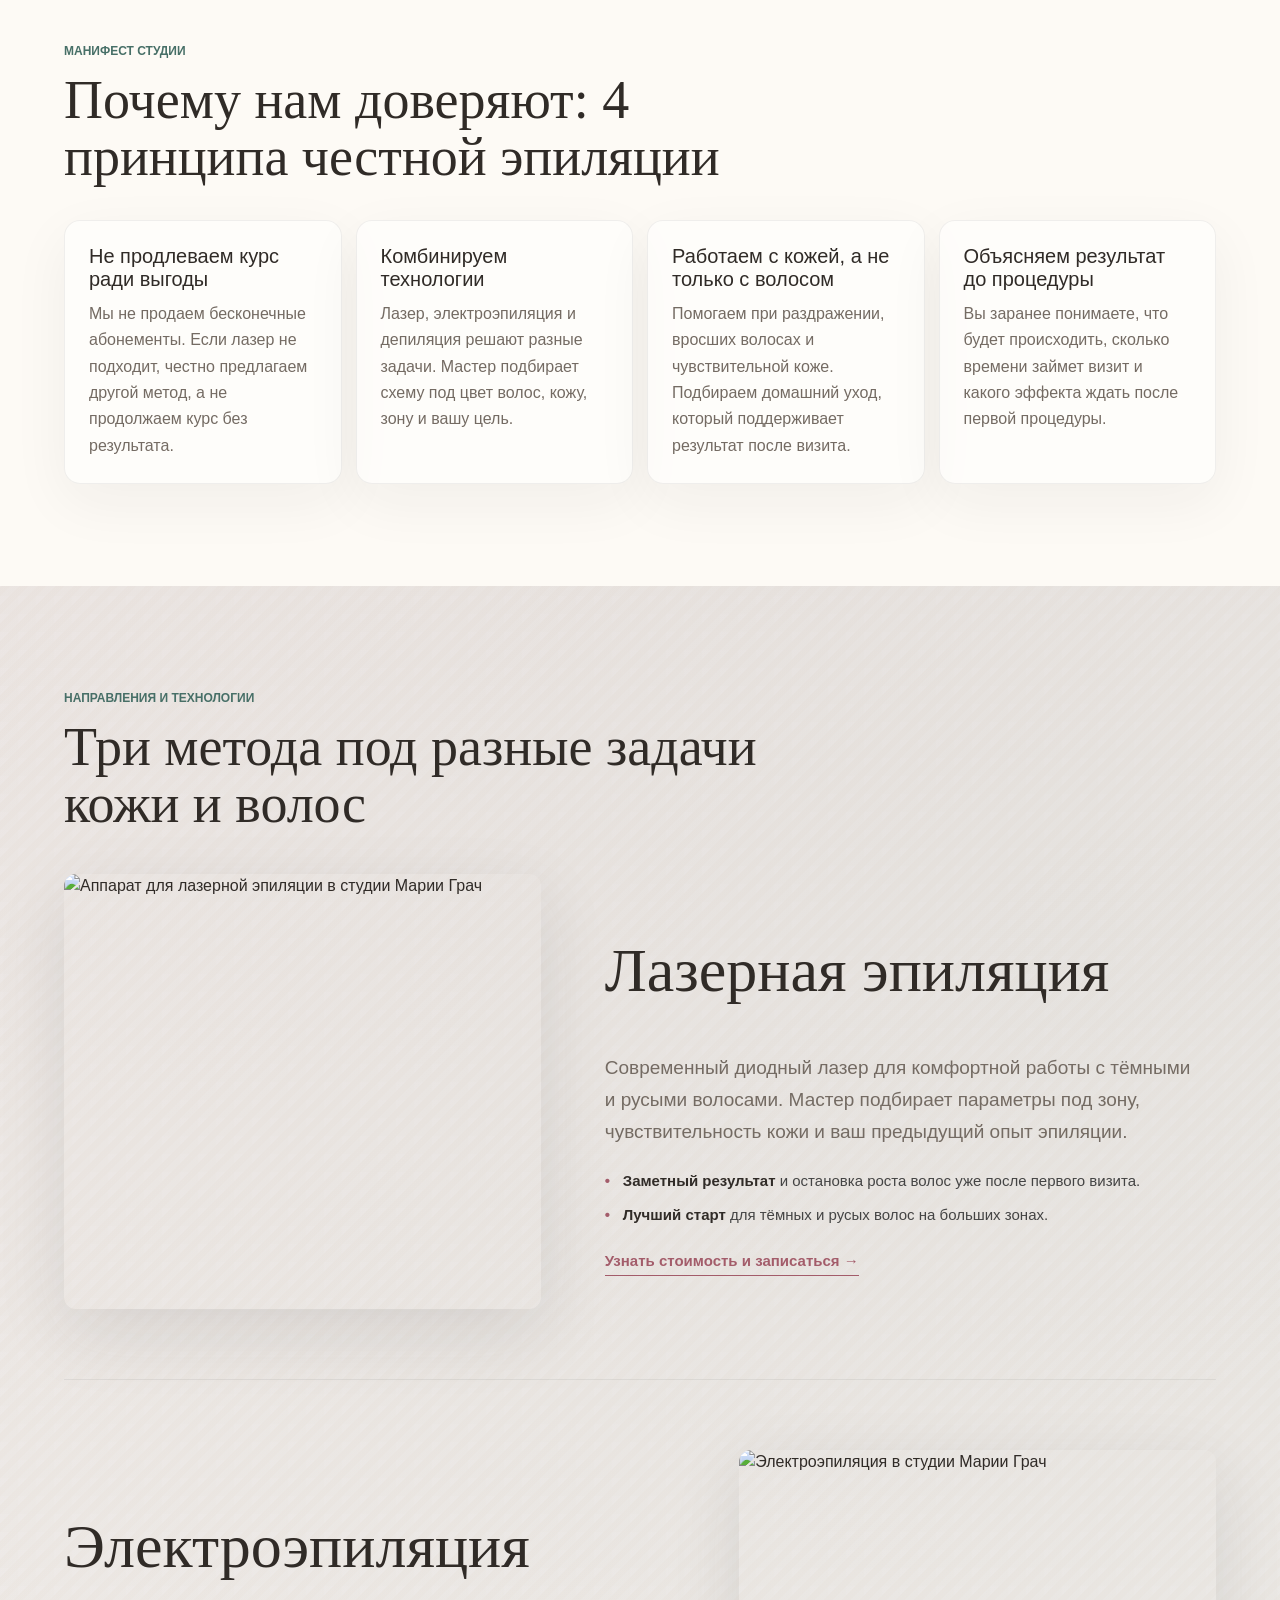
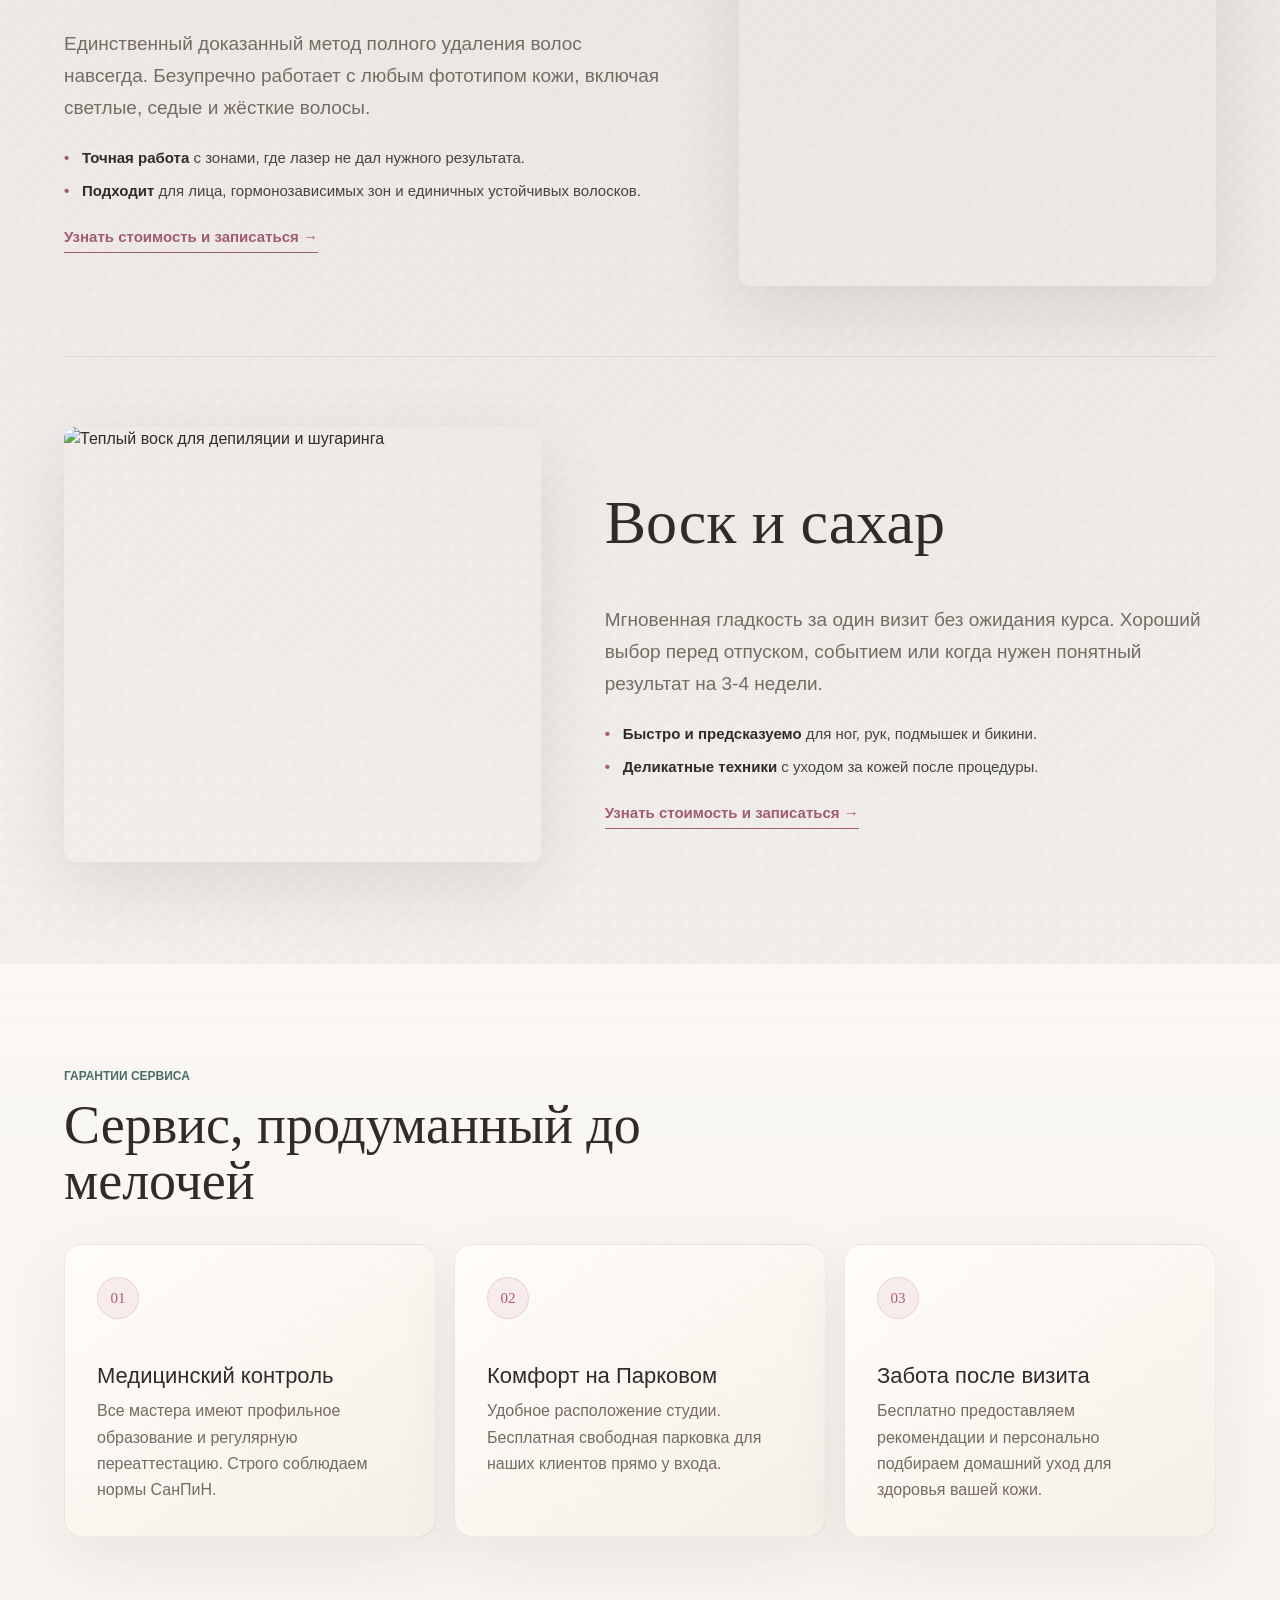
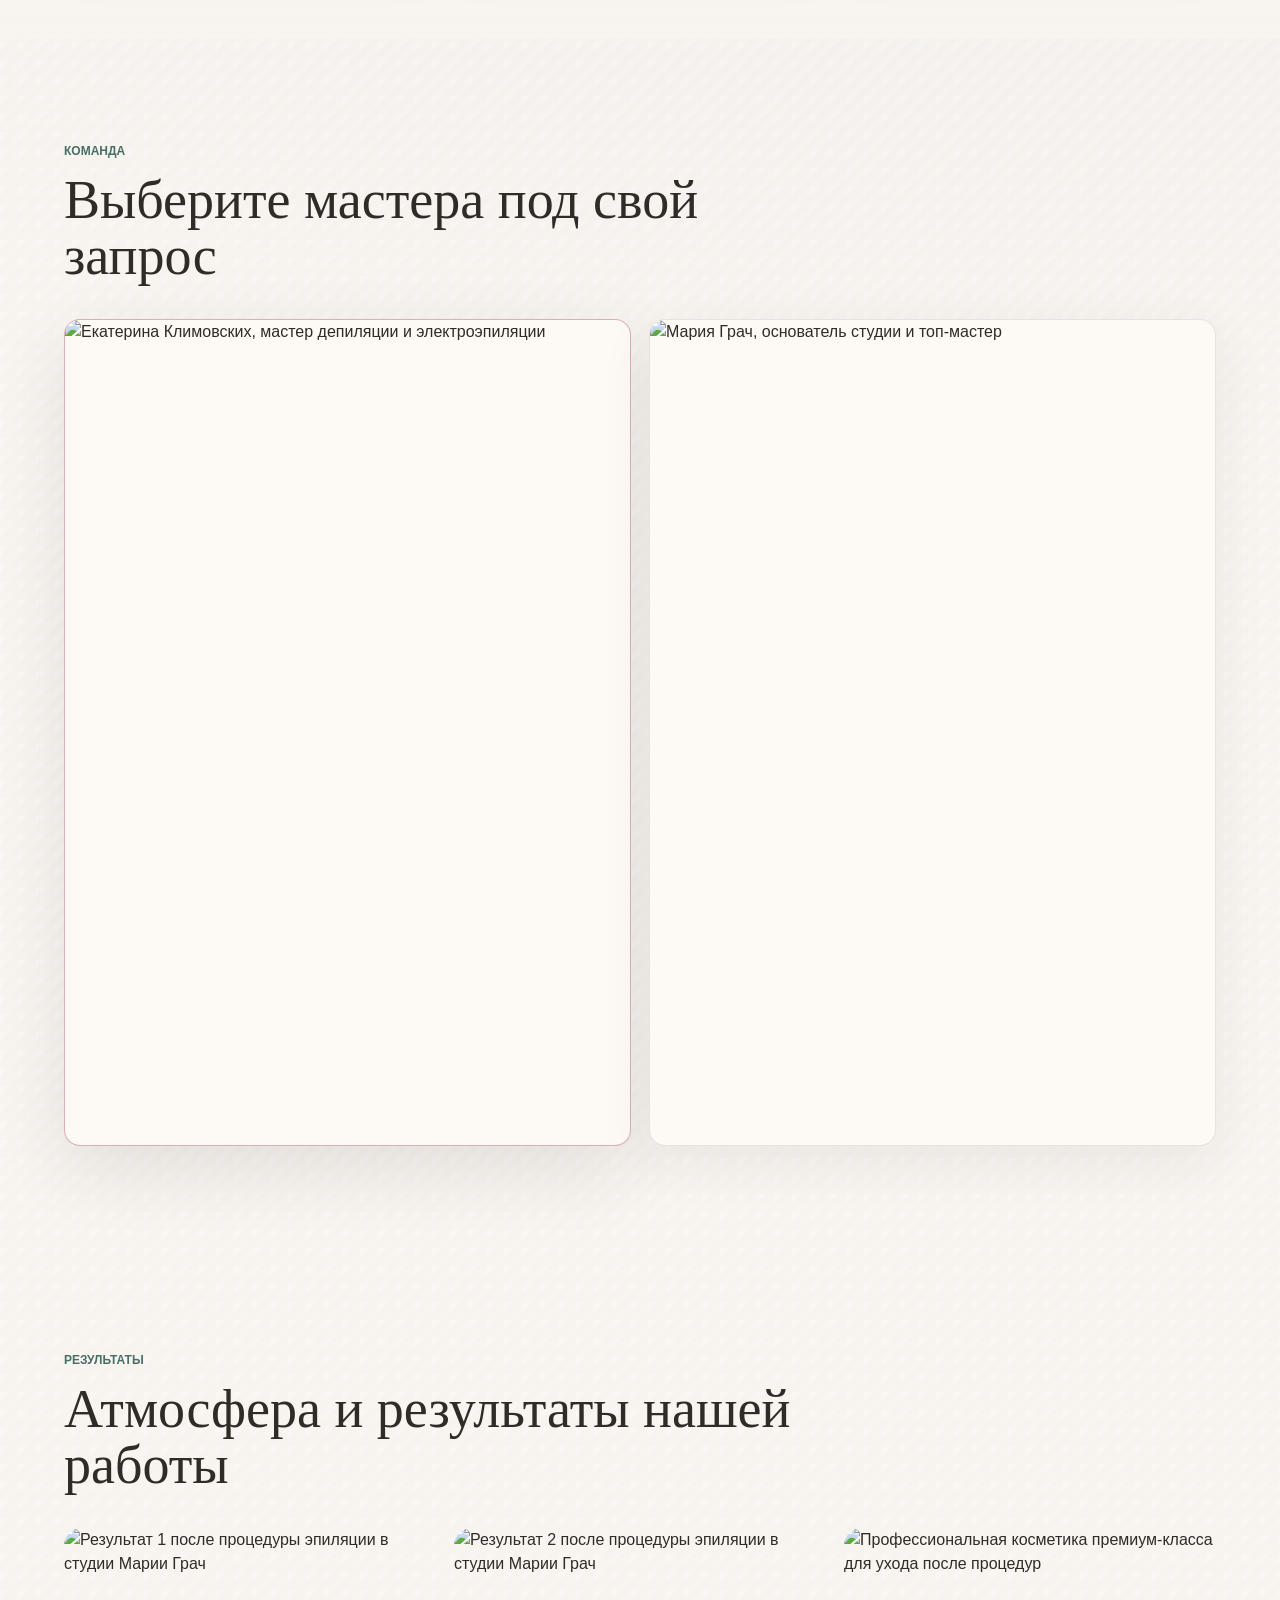
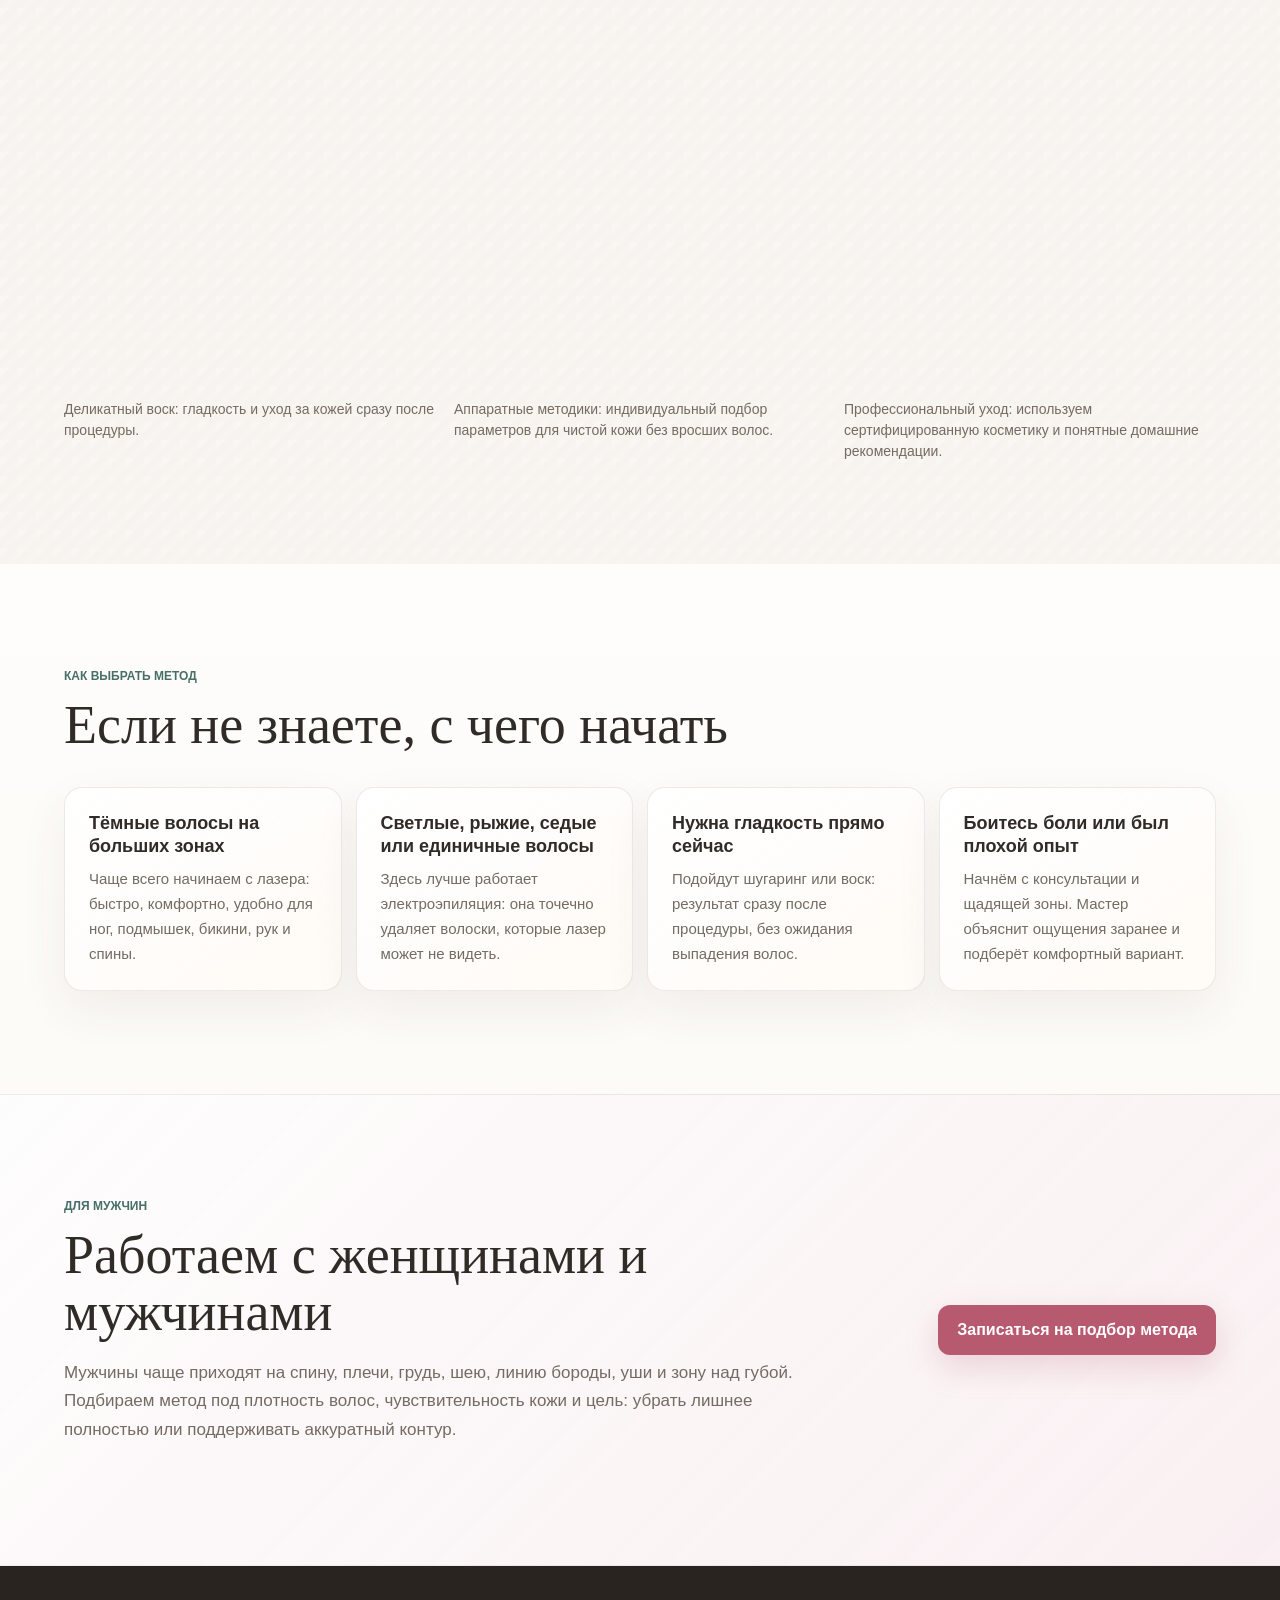
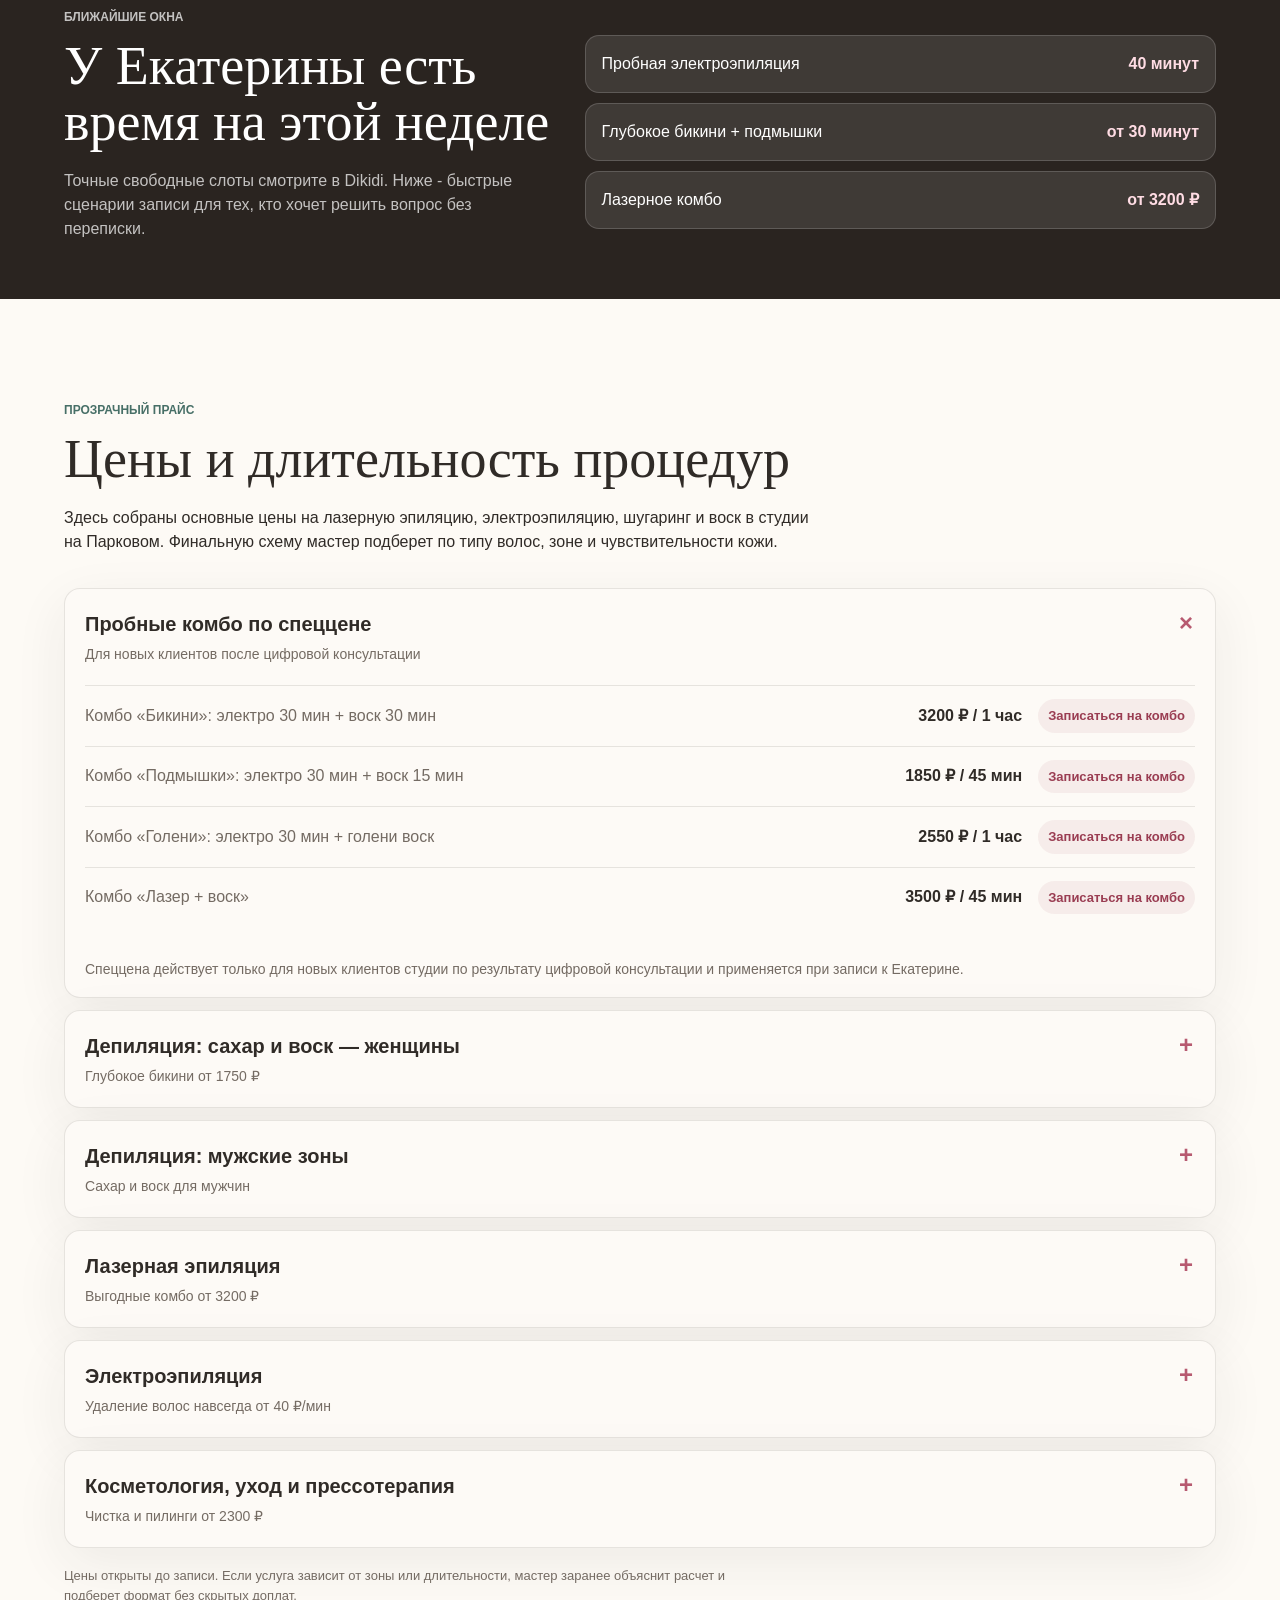
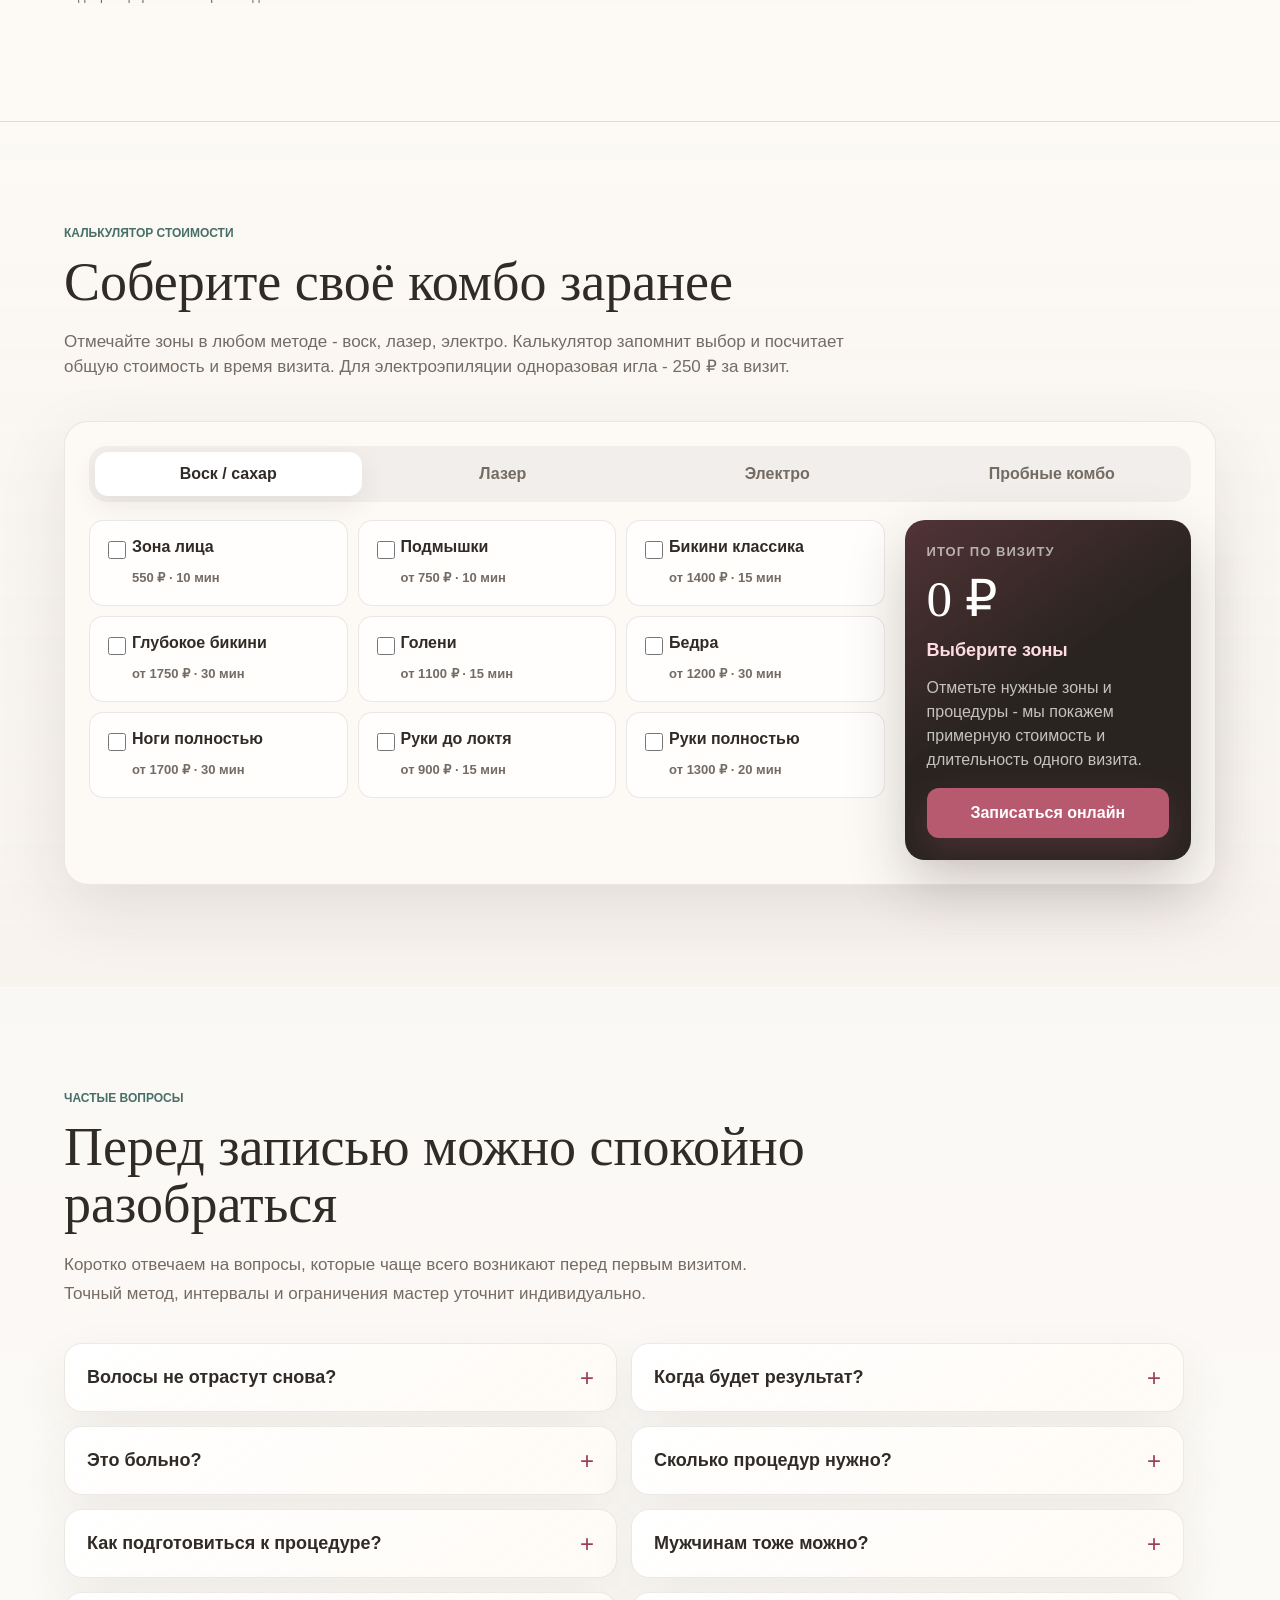
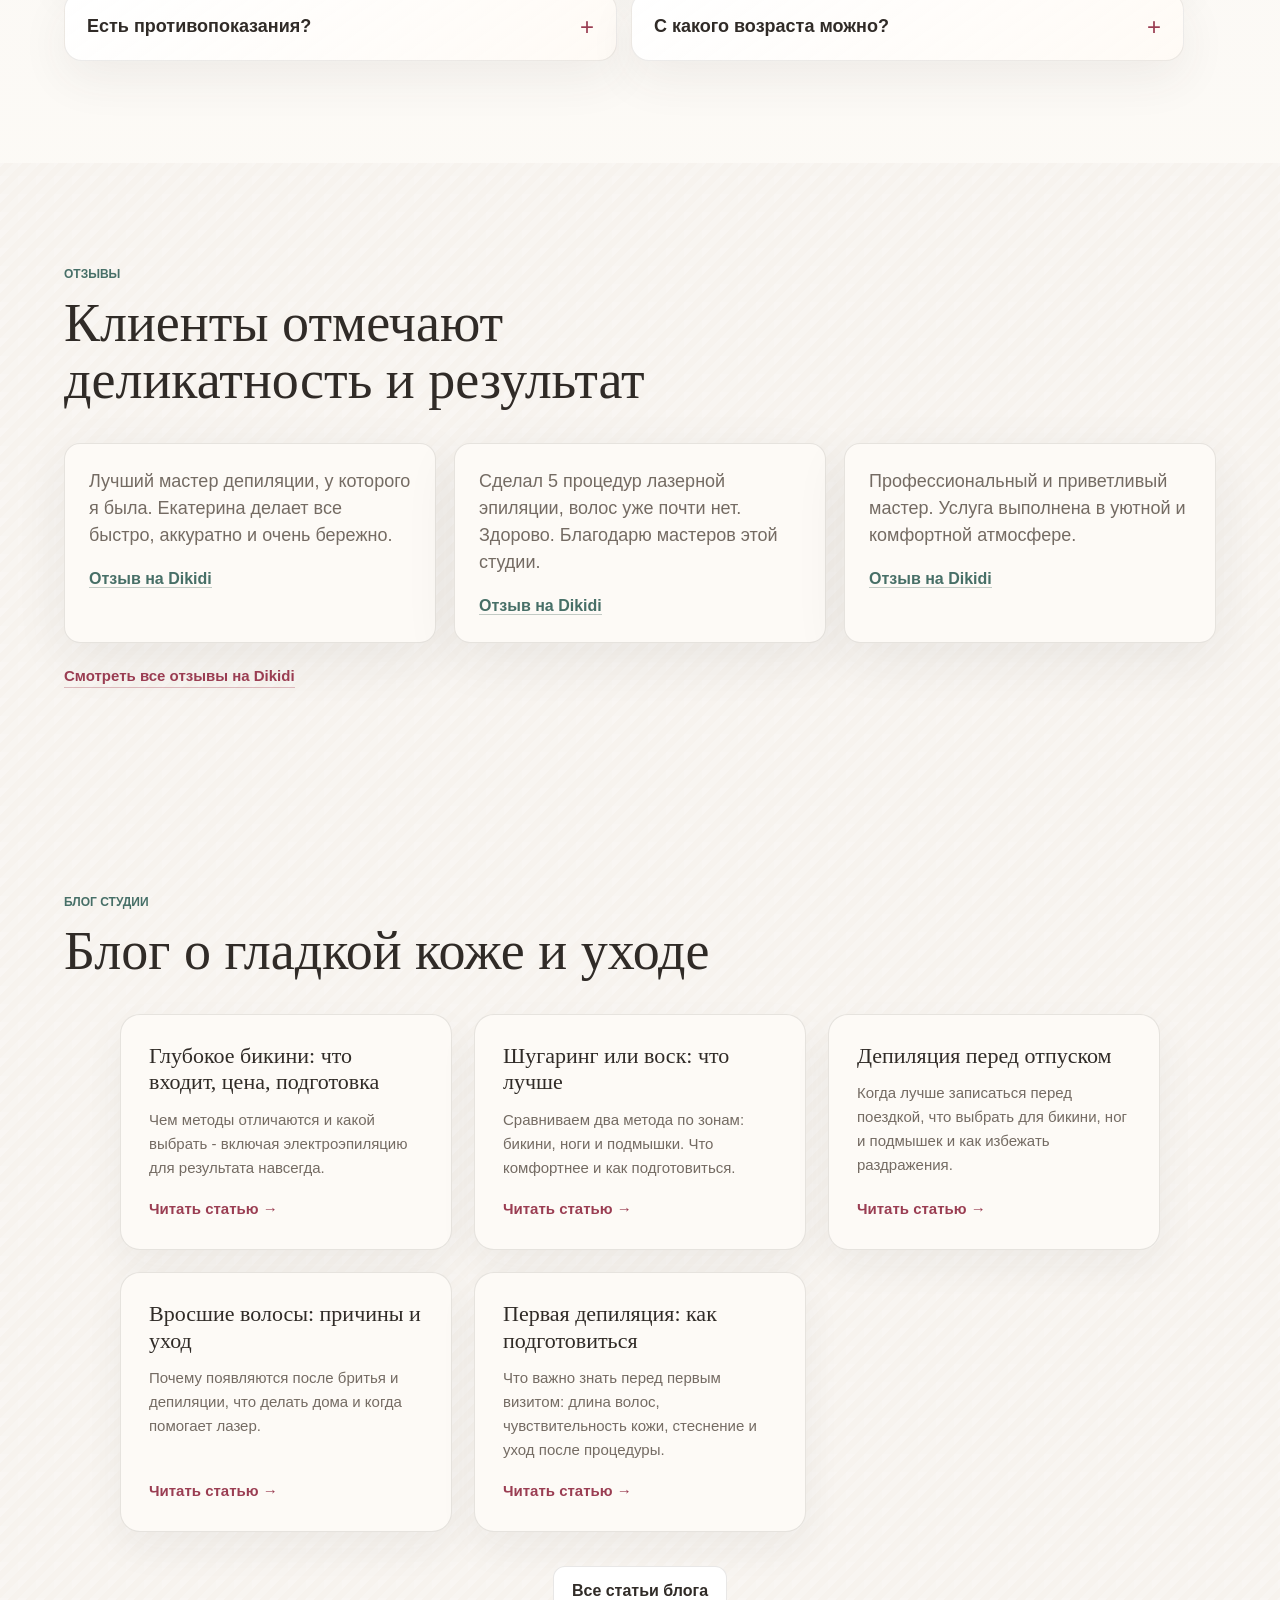
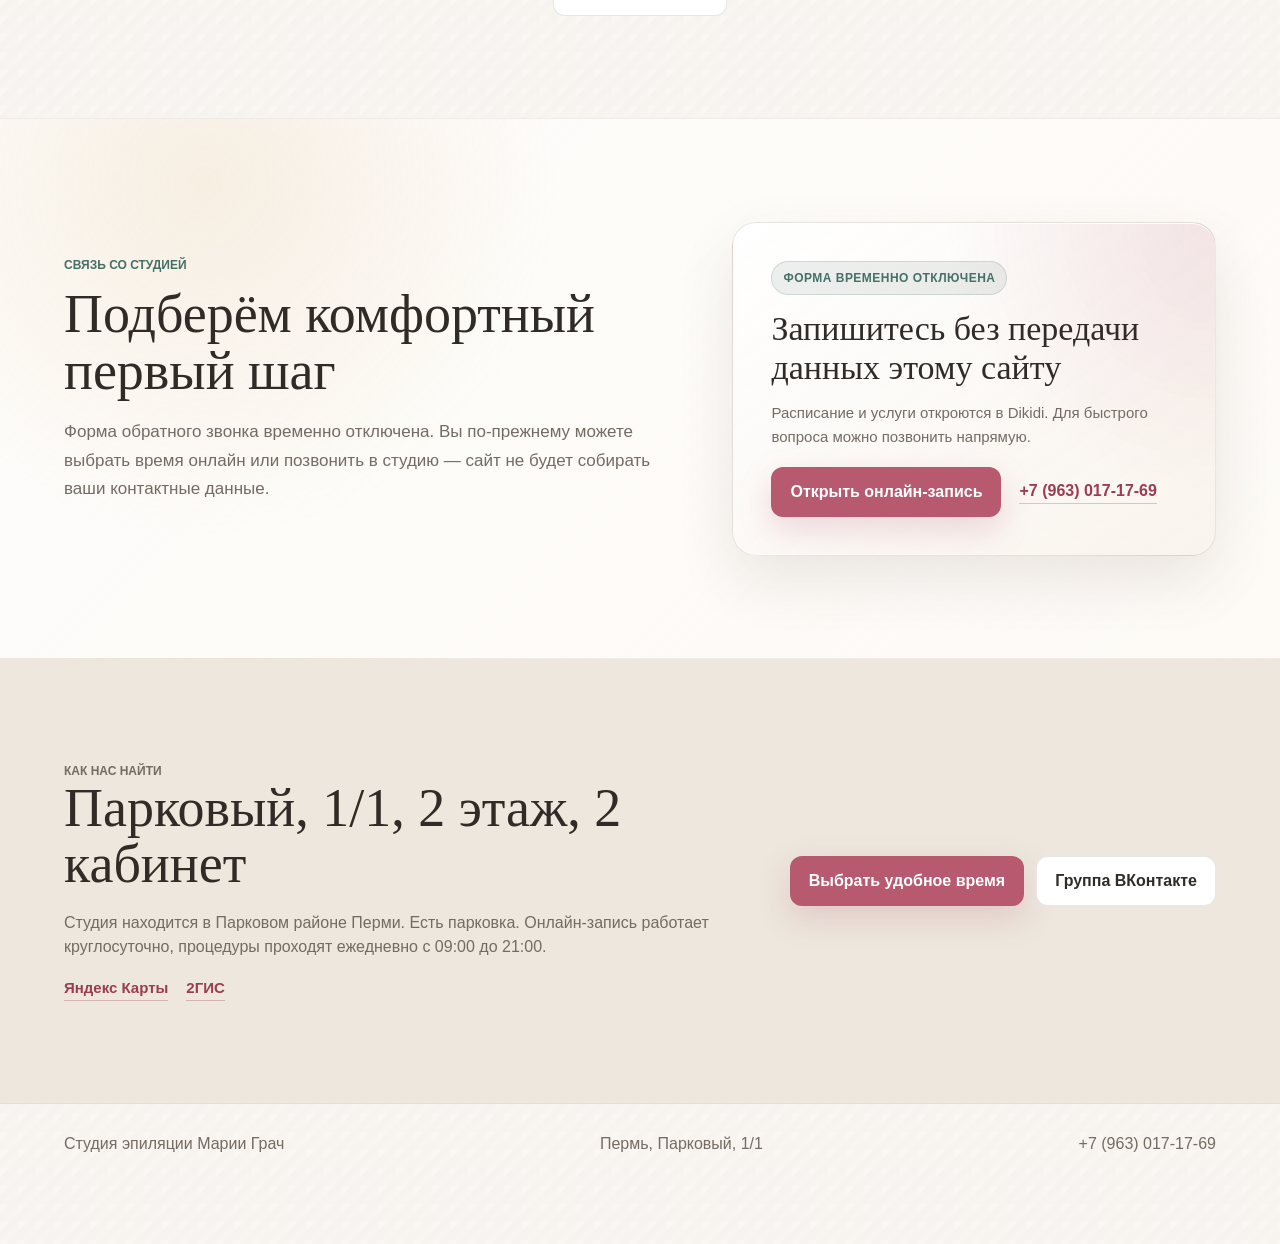
==== commit aa0f8c33: "Harden personal data handling and disable consultation form" ====
--- a/index.html
+++ b/index.html
@@ -9,37 +9,25 @@
     <meta property="og:title" content="Студия эпиляции Марии Грач">
     <meta property="og:description" content="Подбираем метод под вашу кожу и чувствительность. Без лишних процедур и ложных обещаний.">
     <meta property="og:type" content="website">
-    <meta property="og:url" content="https://www.grach-studio.ru/">
-    <meta property="og:image" content="https://www.grach-studio.ru/assets/img/hero.jpg">
-    <link rel="canonical" href="https://www.grach-studio.ru/">
+    <meta property="og:url" content="https://grach-studio.ru/">
+    <meta property="og:image" content="https://grach-studio.ru/assets/img/hero.jpg">
+    <link rel="canonical" href="https://grach-studio.ru/">
     <link rel="icon" type="image/svg+xml" href="/favicon.svg">
     <link rel="icon" href="/favicon.ico" sizes="any">
     <link rel="icon" type="image/png" sizes="32x32" href="/favicon-32.png">
     <link rel="apple-touch-icon" href="/apple-touch-icon.png">
     <link rel="preload" as="image" href="assets/img/hero-mobile.jpg" media="(max-width: 768px)" fetchpriority="high">
     <link rel="preload" as="image" href="assets/img/hero.jpg" media="(min-width: 769px)" fetchpriority="high">
-    <!-- Yandex.Metrika counter -->
-    <script type="text/javascript">
-        (function(m,e,t,r,i,k,a){
-            m[i]=m[i]||function(){(m[i].a=m[i].a||[]).push(arguments)};
-            m[i].l=1*new Date();
-            for (var j = 0; j < document.scripts.length; j++) {if (document.scripts[j].src === r) { return; }}
-            k=e.createElement(t),a=e.getElementsByTagName(t)[0],k.async=1,k.src=r,a.parentNode.insertBefore(k,a)
-        })(window, document,'script','https://mc.yandex.ru/metrika/tag.js?id=109386062', 'ym');
-        ym(109386062, 'init', {ssr:true, webvisor:true, clickmap:true, ecommerce:"dataLayer", referrer: document.referrer, url: location.href, accurateTrackBounce:true, trackLinks:true});
-    </script>
-    <noscript><div><img src="https://mc.yandex.ru/watch/109386062" style="position:absolute; left:-9999px;" alt="" /></div></noscript>
-    <!-- /Yandex.Metrika counter -->
-    <link rel="stylesheet" href="styles.css?v=20260612-6">
+    <link rel="stylesheet" href="styles.css?v=20260725-1">
     <script type="application/ld+json">
       {
         "@context": "https://schema.org",
         "@type": "BeautySalon",
         "name": "Студия эпиляции Марии Грач",
         "description": "Студия эпиляции в Парковом районе Перми: лазерная эпиляция, электроэпиляция, шугаринг, воск, косметология и уход за телом.",
-        "image": "https://www.grach-studio.ru/assets/img/hero.jpg",
+        "image": "https://grach-studio.ru/assets/img/hero.jpg",
         "telephone": "+7 963 017-17-69",
-        "url": "https://www.grach-studio.ru/",
+        "url": "https://grach-studio.ru/",
         "priceRange": "500-9900 RUB",
         "address": {
           "@type": "PostalAddress",
@@ -802,16 +790,33 @@
 
       <section class="section consultation-section" id="consultation">
         <div class="consultation-copy">
-          <p class="eyebrow">Личная консультация</p>
-          <h2>Все еще сомневаетесь?</h2>
-          <p>С удовольствием проконсультируем: оставьте номер, и наш мастер поможет выбрать комфортный первый шаг — без навязывания курса и лишних процедур.</p>
-        </div>
-        <form class="consultation-form" id="consultationForm">
-          <input class="qr-input" type="text" placeholder="Ваше имя" name="name" required>
-          <input class="qr-input" type="tel" placeholder="+7 (___) ___-__-__" name="phone" id="consultationPhone" required>
+          <p class="eyebrow">Связь со студией</p>
+          <h2>Подберём комфортный первый шаг</h2>
+          <p>Форма обратного звонка временно отключена. Вы по-прежнему можете выбрать время онлайн или позвонить в студию — сайт не будет собирать ваши контактные данные.</p>
+        </div>
+        <div class="consultation-hold" id="consultationUnavailable">
+          <span class="consultation-status">Форма временно отключена</span>
+          <h3>Запишитесь без передачи данных этому сайту</h3>
+          <p>Расписание и услуги откроются в Dikidi. Для быстрого вопроса можно позвонить напрямую.</p>
+          <div class="consultation-hold-actions">
+            <a class="button primary" href="https://dikidi.net/980738">Открыть онлайн-запись</a>
+            <a class="consultation-phone" href="tel:+79630171769">+7 (963) 017-17-69</a>
+          </div>
+        </div>
+        <form class="consultation-form ym-disable-submit" id="consultationForm" hidden>
+          <input class="qr-input ym-disable-keys" type="text" placeholder="Ваше имя" name="name" autocomplete="name" maxlength="80" required>
+          <input class="qr-input ym-disable-keys" type="tel" placeholder="+7 (___) ___-__-__" name="phone" id="consultationPhone" autocomplete="tel" inputmode="tel" required>
+          <div class="form-trap" aria-hidden="true">
+            <label for="consultationWebsite">Не заполняйте это поле</label>
+            <input type="text" id="consultationWebsite" name="website" tabindex="-1" autocomplete="off">
+          </div>
           <label class="qr-consent">
             <input type="checkbox" name="consent" required>
-            <span>Согласен(на) на <a href="/privacy.html" target="_blank" rel="noopener">обработку персональных данных</a> и обратный звонок по заявке.</span>
+            <span>Я даю отдельное <a href="/consent.html" target="_blank" rel="noopener">согласие на обработку персональных данных</a>.</span>
+          </label>
+          <label class="qr-consent">
+            <input type="checkbox" name="adultConfirmed" required>
+            <span>Мне исполнилось 18 лет, либо я оставляю заявку как законный представитель несовершеннолетнего.</span>
           </label>
           <button type="submit" class="button primary consultation-submit">Получить консультацию</button>
         </form>
@@ -844,11 +849,18 @@
       <a href="https://dikidi.net/980738">Онлайн запись</a>
     </div>
 
-    <div class="cookie-banner" id="cookieBanner">
-      <p>Используем куки для аналитики. <a href="/privacy.html" target="_blank">Подробнее</a></p>
-      <button class="cookie-btn" id="cookieAccept">ОК</button>
+    <div class="cookie-banner" id="cookieBanner" role="dialog" aria-label="Настройки аналитики" hidden>
+      <div class="cookie-copy">
+        <strong>Аналитика — только с вашего согласия</strong>
+        <p>Яндекс Метрика поможет улучшать сайт. Без согласия счётчик не загрузится. <a href="/privacy.html">Подробнее</a></p>
+      </div>
+      <div class="cookie-actions">
+        <button class="cookie-btn cookie-btn-secondary" id="cookieDecline" type="button">Отклонить</button>
+        <button class="cookie-btn" id="cookieAccept" type="button">Принять</button>
+      </div>
     </div>
 
-    <script src="script.js?v=20260612-4"></script>
+    <script src="/site-config.js?v=20260725-1"></script>
+    <script src="/script.js?v=20260725-1"></script>
   </body>
 </html>
--- a/styles.css
+++ b/styles.css
@@ -482,16 +482,21 @@
   z-index: 9000;
   display: flex;
   align-items: center;
-  gap: 16px;
-  padding: 14px 20px;
+  gap: 18px;
+  padding: 16px 18px;
   background: rgba(44, 38, 34, 0.92);
   backdrop-filter: blur(12px);
   border-radius: 16px;
   color: #fff;
   font-size: 13px;
-  max-width: min(520px, calc(100vw - 32px));
+  width: min(720px, calc(100vw - 32px));
+  max-width: 720px;
   box-shadow: 0 8px 32px rgba(0,0,0,0.18);
   transition: opacity 0.3s ease, transform 0.3s ease;
+}
+
+.cookie-banner[hidden] {
+  display: none;
 }
 
 .cookie-banner.is-hidden {
@@ -507,7 +512,7 @@
     right: 10px;
     transform: none;
     display: grid;
-    grid-template-columns: minmax(0, 1fr) auto;
+    grid-template-columns: 1fr;
     border-radius: 16px;
     max-width: none;
     width: calc(100% - 20px);
@@ -520,6 +525,17 @@
   }
 }
 
+.cookie-copy {
+  display: grid;
+  gap: 4px;
+  flex: 1;
+}
+
+.cookie-copy strong {
+  color: #fff;
+  font-size: 14px;
+}
+
 .cookie-banner p {
   margin: 0;
   line-height: 1.4;
@@ -536,6 +552,12 @@
 .cookie-banner a {
   color: #e8a0b0;
   text-decoration: underline;
+}
+
+.cookie-actions {
+  display: flex;
+  flex-shrink: 0;
+  gap: 8px;
 }
 
 .cookie-btn {
@@ -553,6 +575,16 @@
 
 .cookie-btn:hover {
   background: #A34862;
+}
+
+.cookie-btn-secondary {
+  color: rgba(255, 255, 255, 0.88);
+  background: transparent;
+  border: 1px solid rgba(255, 255, 255, 0.30);
+}
+
+.cookie-btn-secondary:hover {
+  background: rgba(255, 255, 255, 0.10);
 }
 
 .section {
@@ -1754,6 +1786,80 @@
   box-shadow:
     0 24px 58px rgba(70, 60, 50, 0.12),
     inset 0 1px 0 rgba(255, 255, 255, 0.92);
+}
+
+.consultation-form[hidden] {
+  display: none;
+}
+
+.consultation-hold {
+  display: grid;
+  gap: 14px;
+  padding: clamp(24px, 4vw, 38px);
+  background:
+    radial-gradient(circle at 100% 0%, rgba(183, 90, 112, 0.14), transparent 46%),
+    linear-gradient(145deg, rgba(255, 255, 255, 0.94), rgba(248, 242, 235, 0.86));
+  border: 1px solid rgba(70, 60, 50, 0.11);
+  border-radius: 24px;
+  box-shadow:
+    0 24px 58px rgba(70, 60, 50, 0.11),
+    inset 0 1px 0 rgba(255, 255, 255, 0.94);
+}
+
+.consultation-hold[hidden] {
+  display: none;
+}
+
+.consultation-status {
+  width: fit-content;
+  padding: 7px 11px;
+  color: var(--teal);
+  background: rgba(71, 111, 103, 0.10);
+  border: 1px solid rgba(71, 111, 103, 0.18);
+  border-radius: 999px;
+  font-size: 12px;
+  font-weight: 800;
+  letter-spacing: 0.04em;
+  text-transform: uppercase;
+}
+
+.consultation-hold h3 {
+  max-width: 480px;
+  margin: 0;
+  font-family: Georgia, "Times New Roman", serif;
+  font-size: clamp(24px, 3.4vw, 34px);
+  font-weight: 500;
+  line-height: 1.15;
+}
+
+.consultation-hold p {
+  margin: 0;
+  color: var(--muted);
+  font-size: 15px;
+  line-height: 1.6;
+}
+
+.consultation-hold-actions {
+  display: flex;
+  flex-wrap: wrap;
+  gap: 14px 18px;
+  align-items: center;
+  margin-top: 4px;
+}
+
+.consultation-phone {
+  color: var(--rose-dark);
+  border-bottom: 1px solid rgba(168, 75, 92, 0.30);
+  font-weight: 750;
+  text-decoration: none;
+}
+
+.form-trap {
+  position: absolute;
+  left: -10000px;
+  width: 1px;
+  height: 1px;
+  overflow: hidden;
 }
 
 .consultation-submit {
@@ -3097,7 +3203,7 @@
   }
 
   .cookie-banner {
-    grid-template-columns: minmax(0, 1fr) auto;
+    grid-template-columns: 1fr;
     align-items: center;
     justify-items: initial;
     padding: 8px 10px;
@@ -3106,9 +3212,22 @@
 
   .cookie-btn {
     width: auto;
-    min-width: 64px;
+    min-width: 96px;
     min-height: 34px;
     padding: 7px 14px;
+  }
+
+  .cookie-actions {
+    justify-content: stretch;
+  }
+
+  .cookie-actions .cookie-btn {
+    flex: 1;
+  }
+
+  .consultation-hold-actions .button {
+    width: 100%;
+    justify-content: center;
   }
 }
 
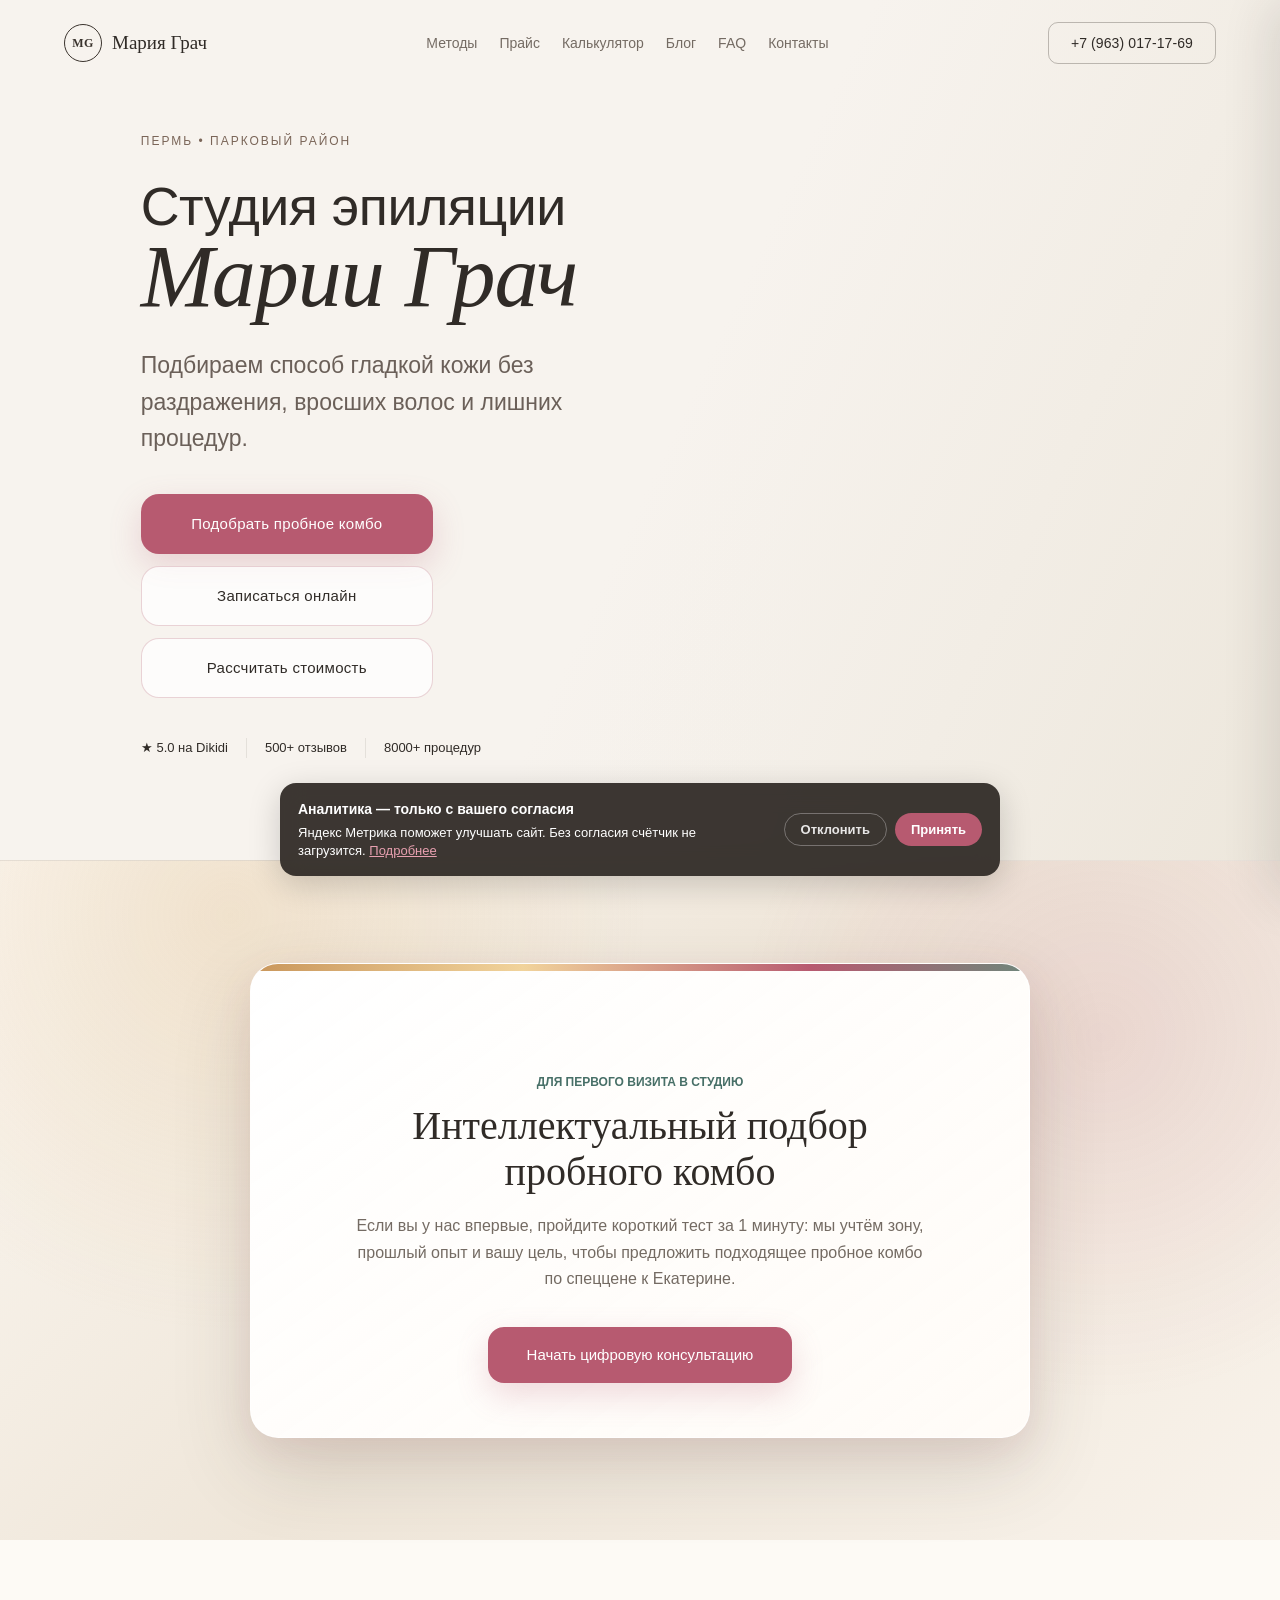
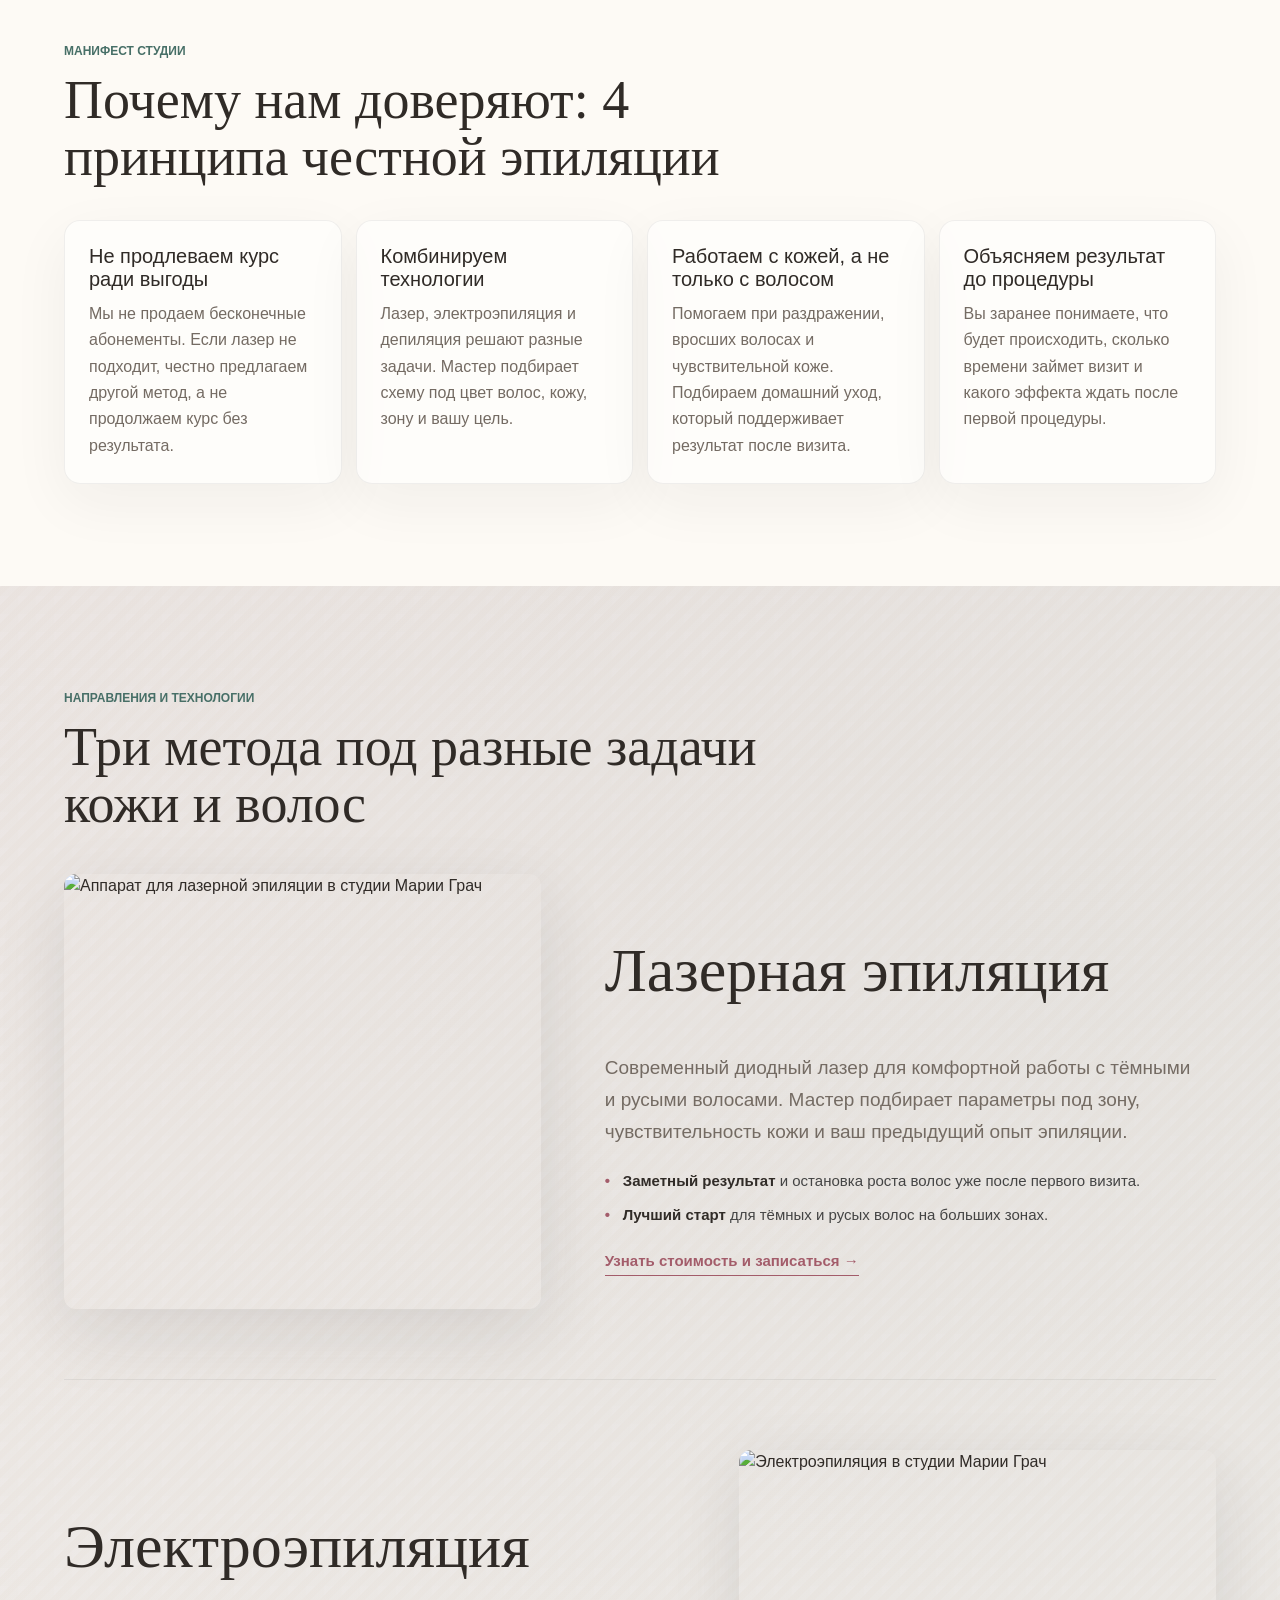
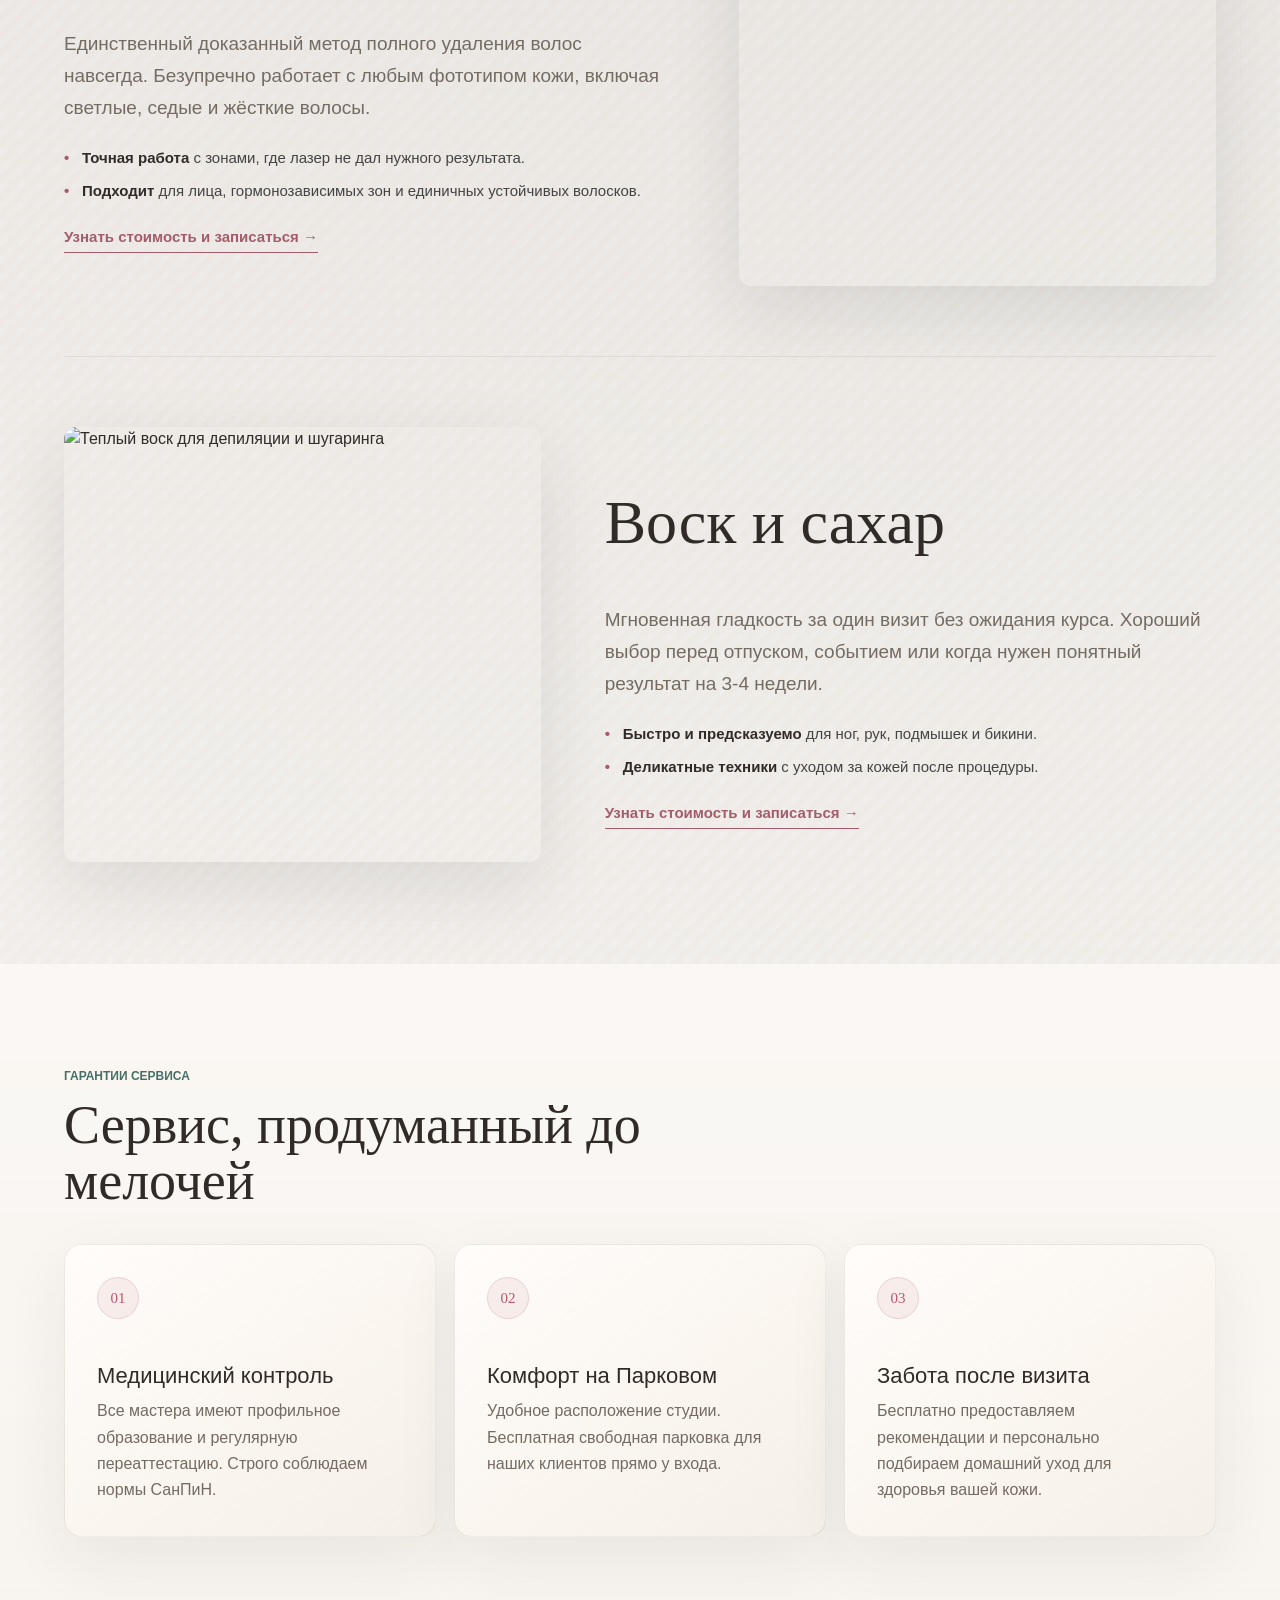
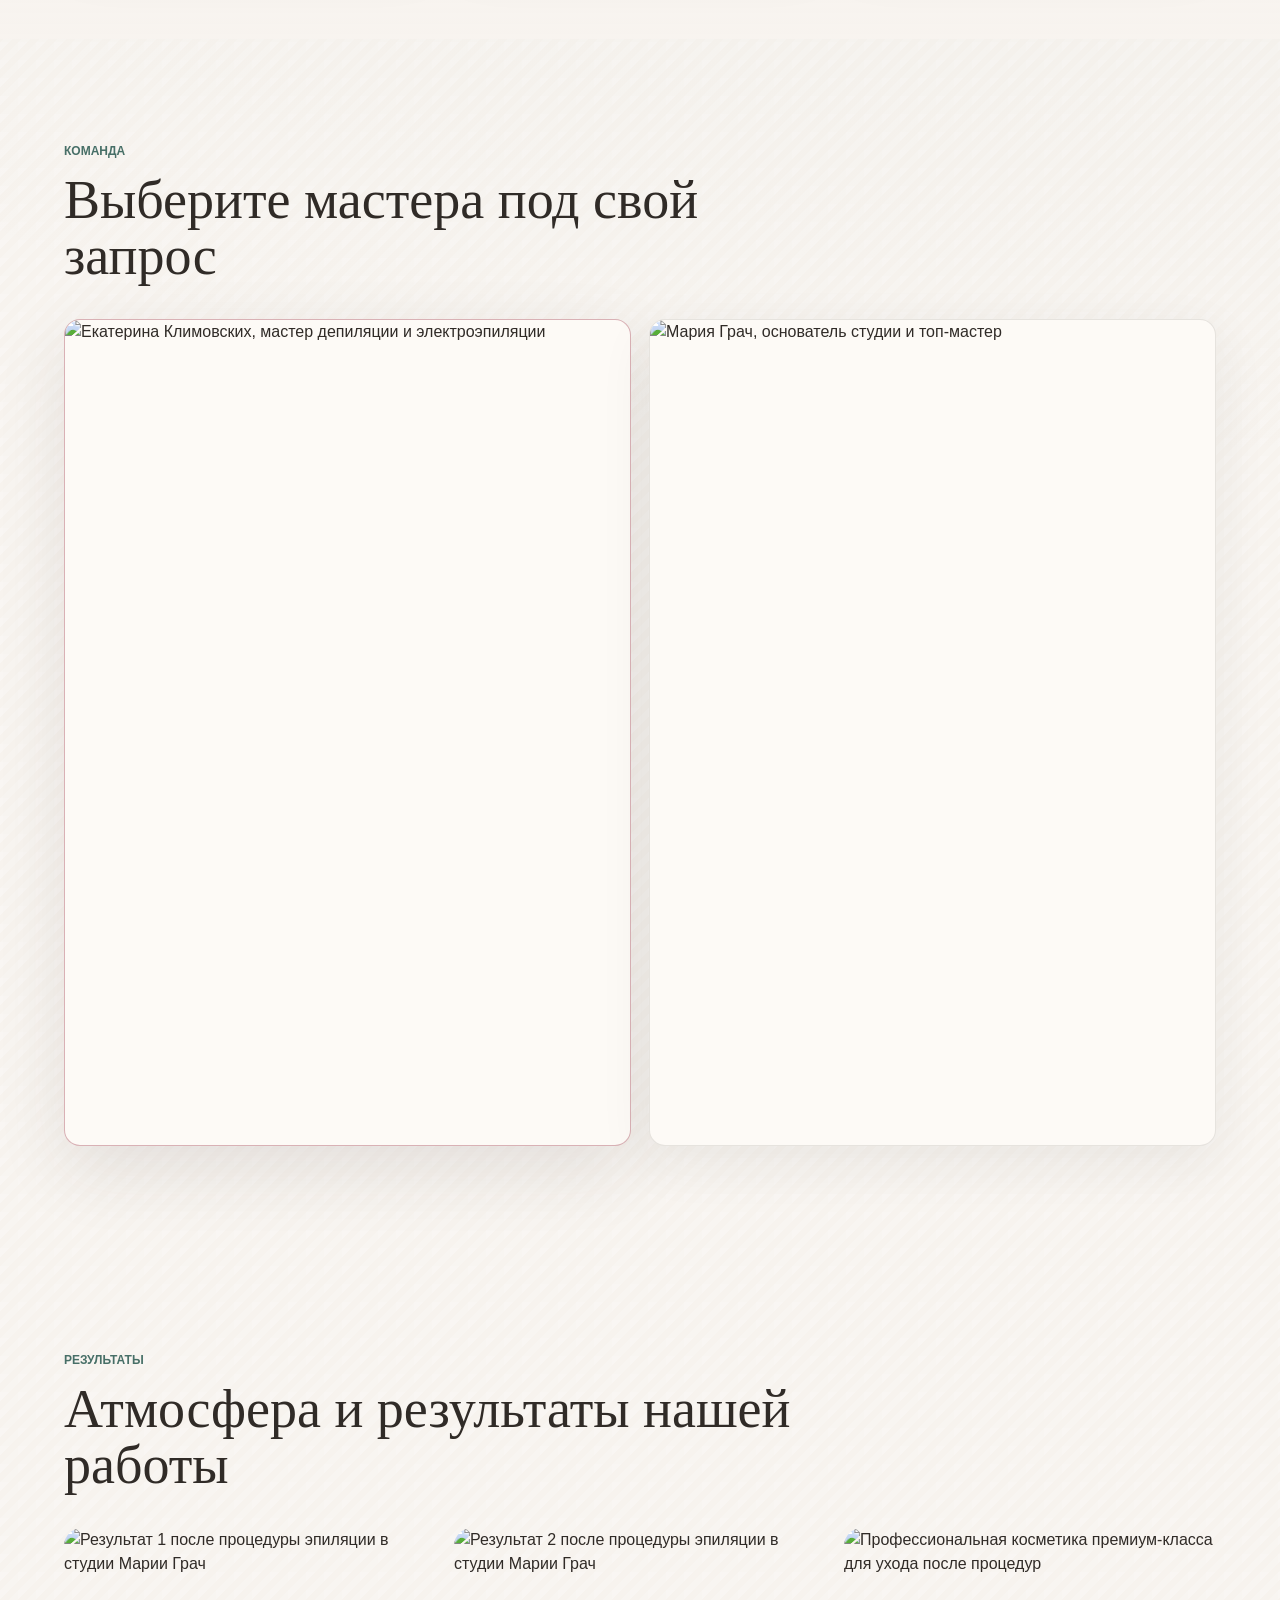
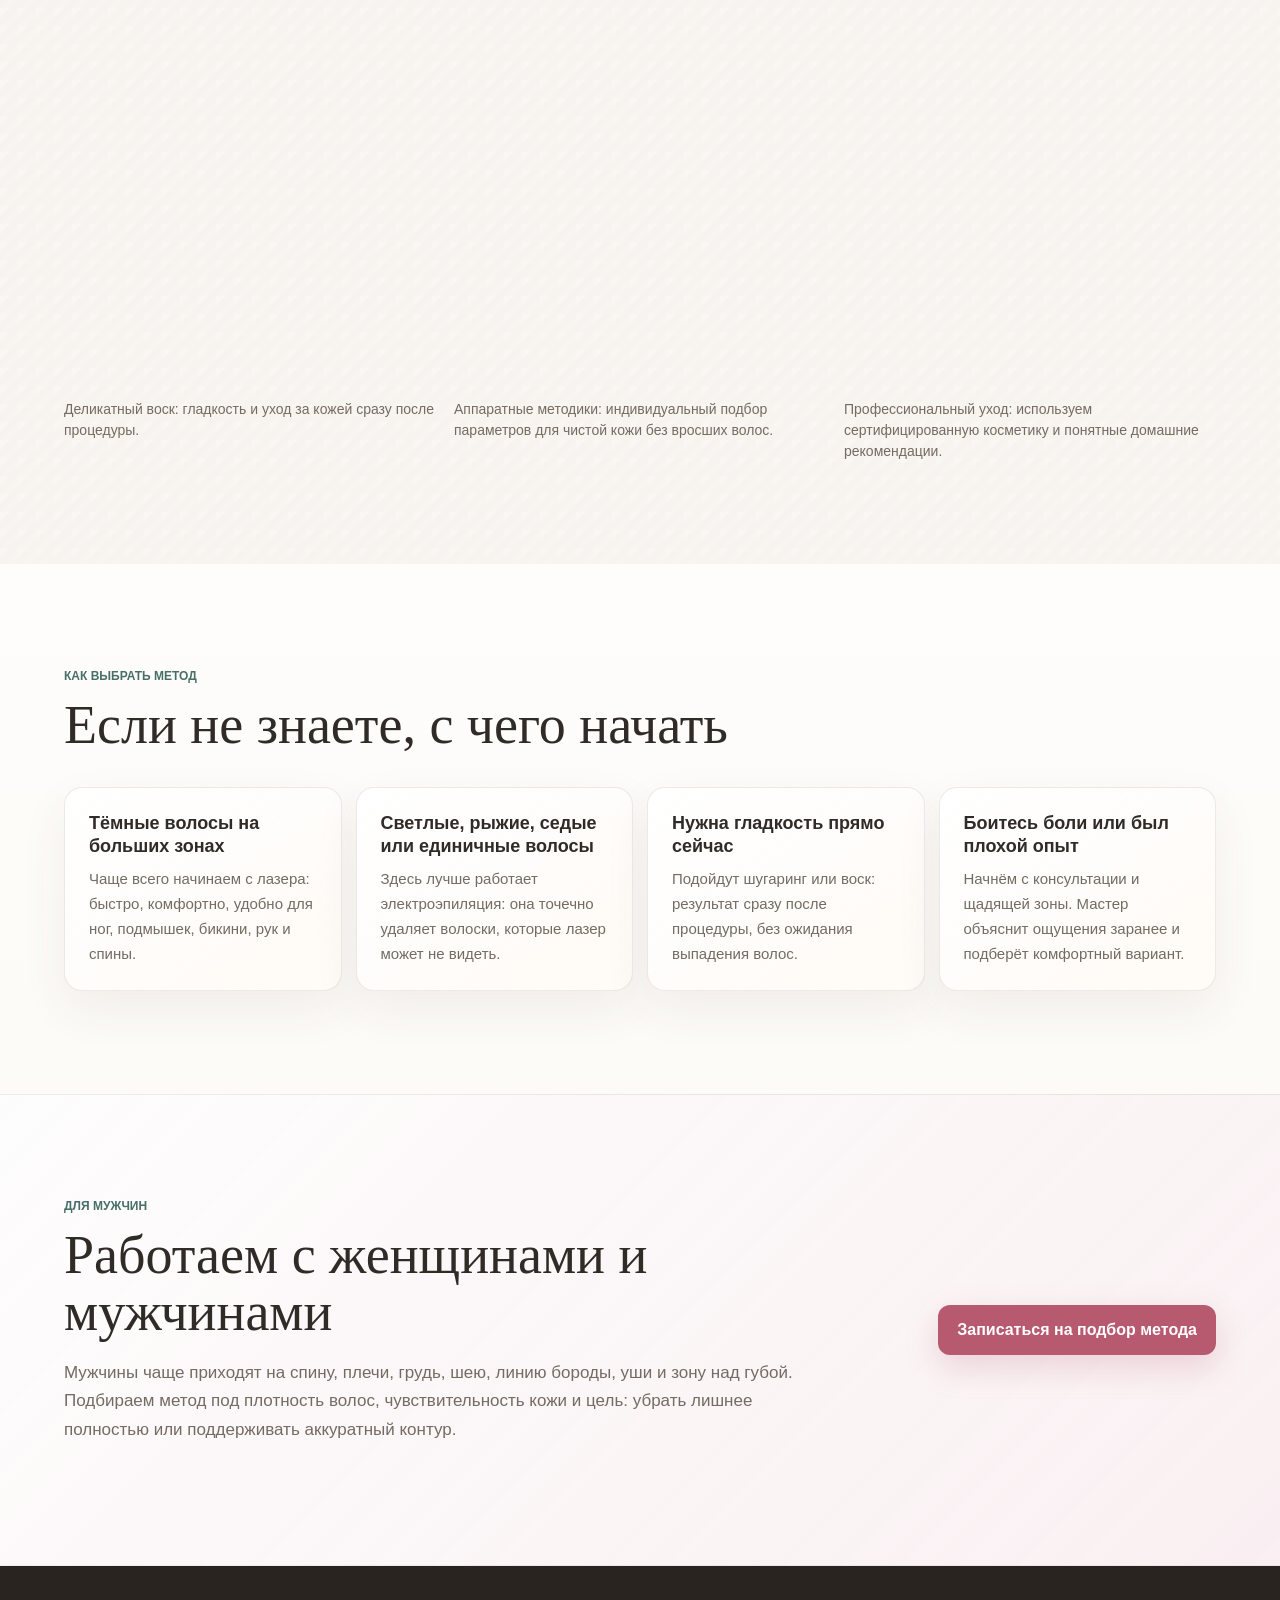
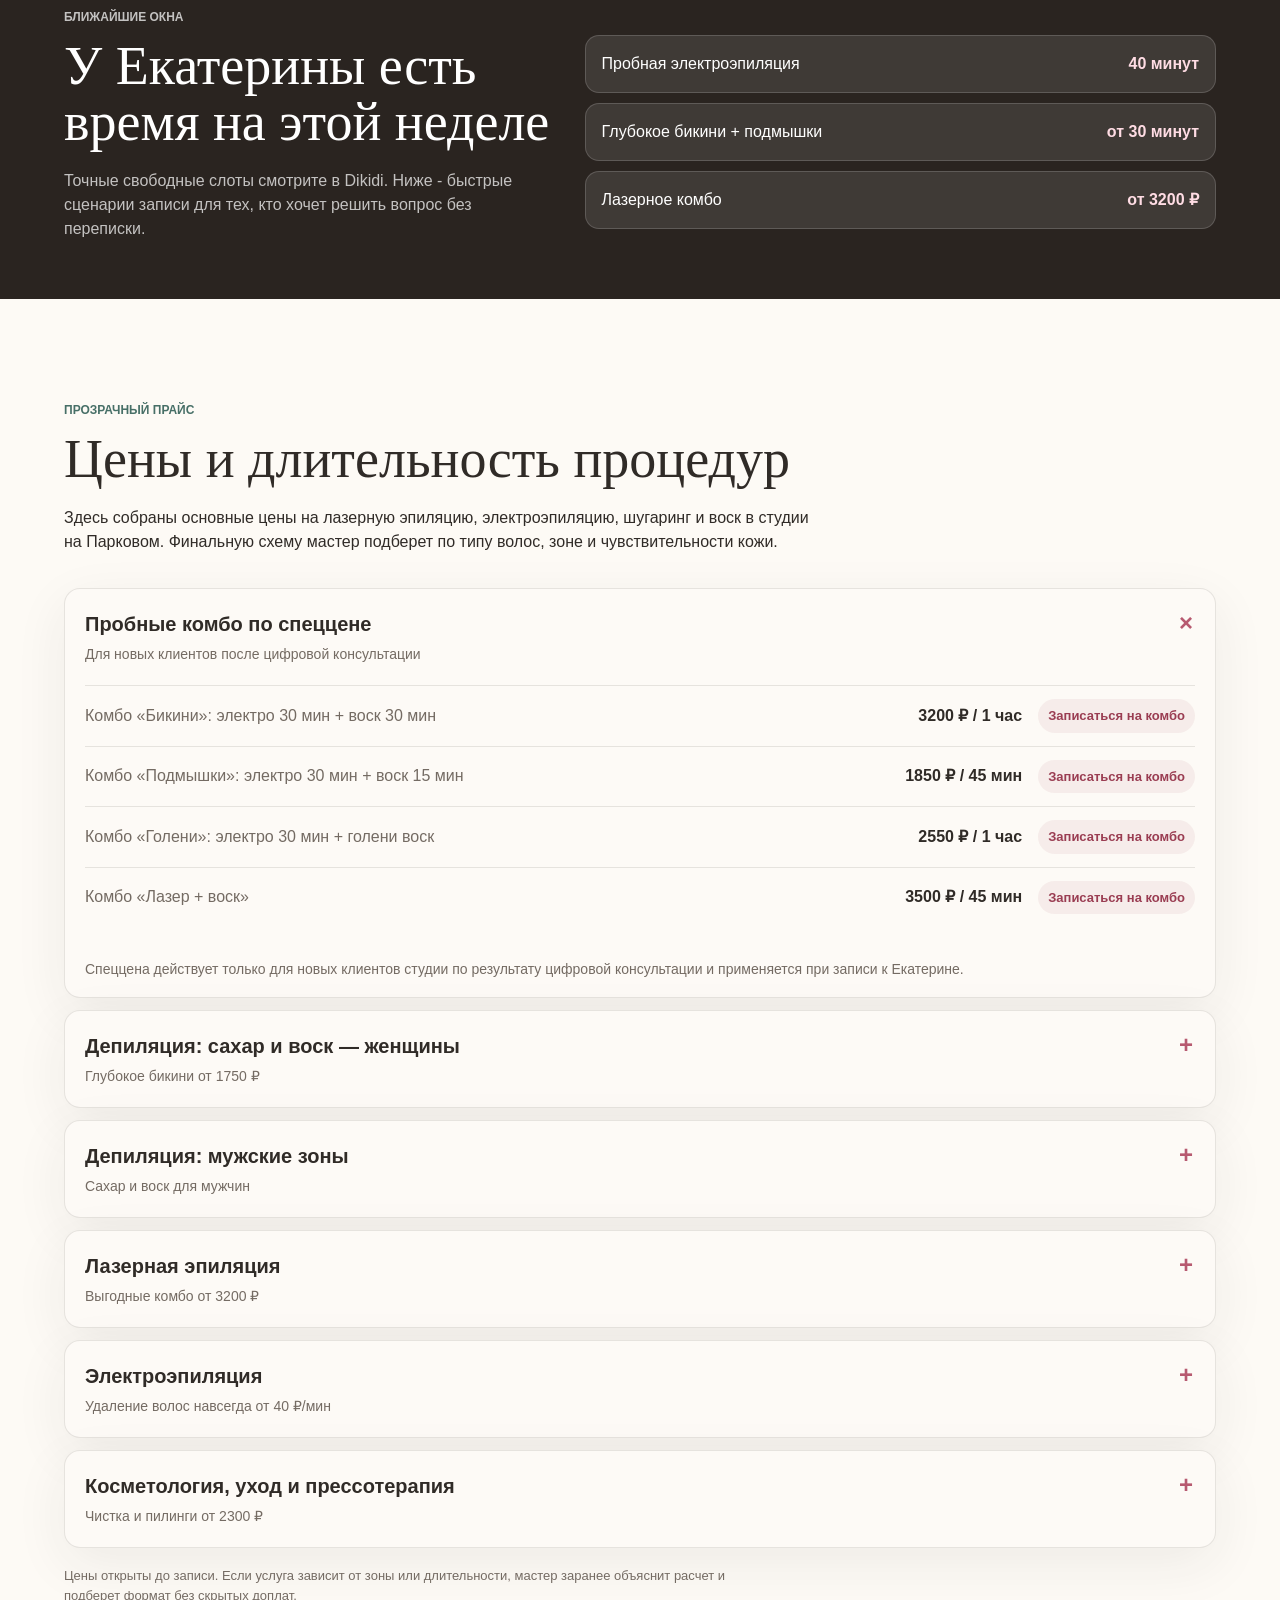
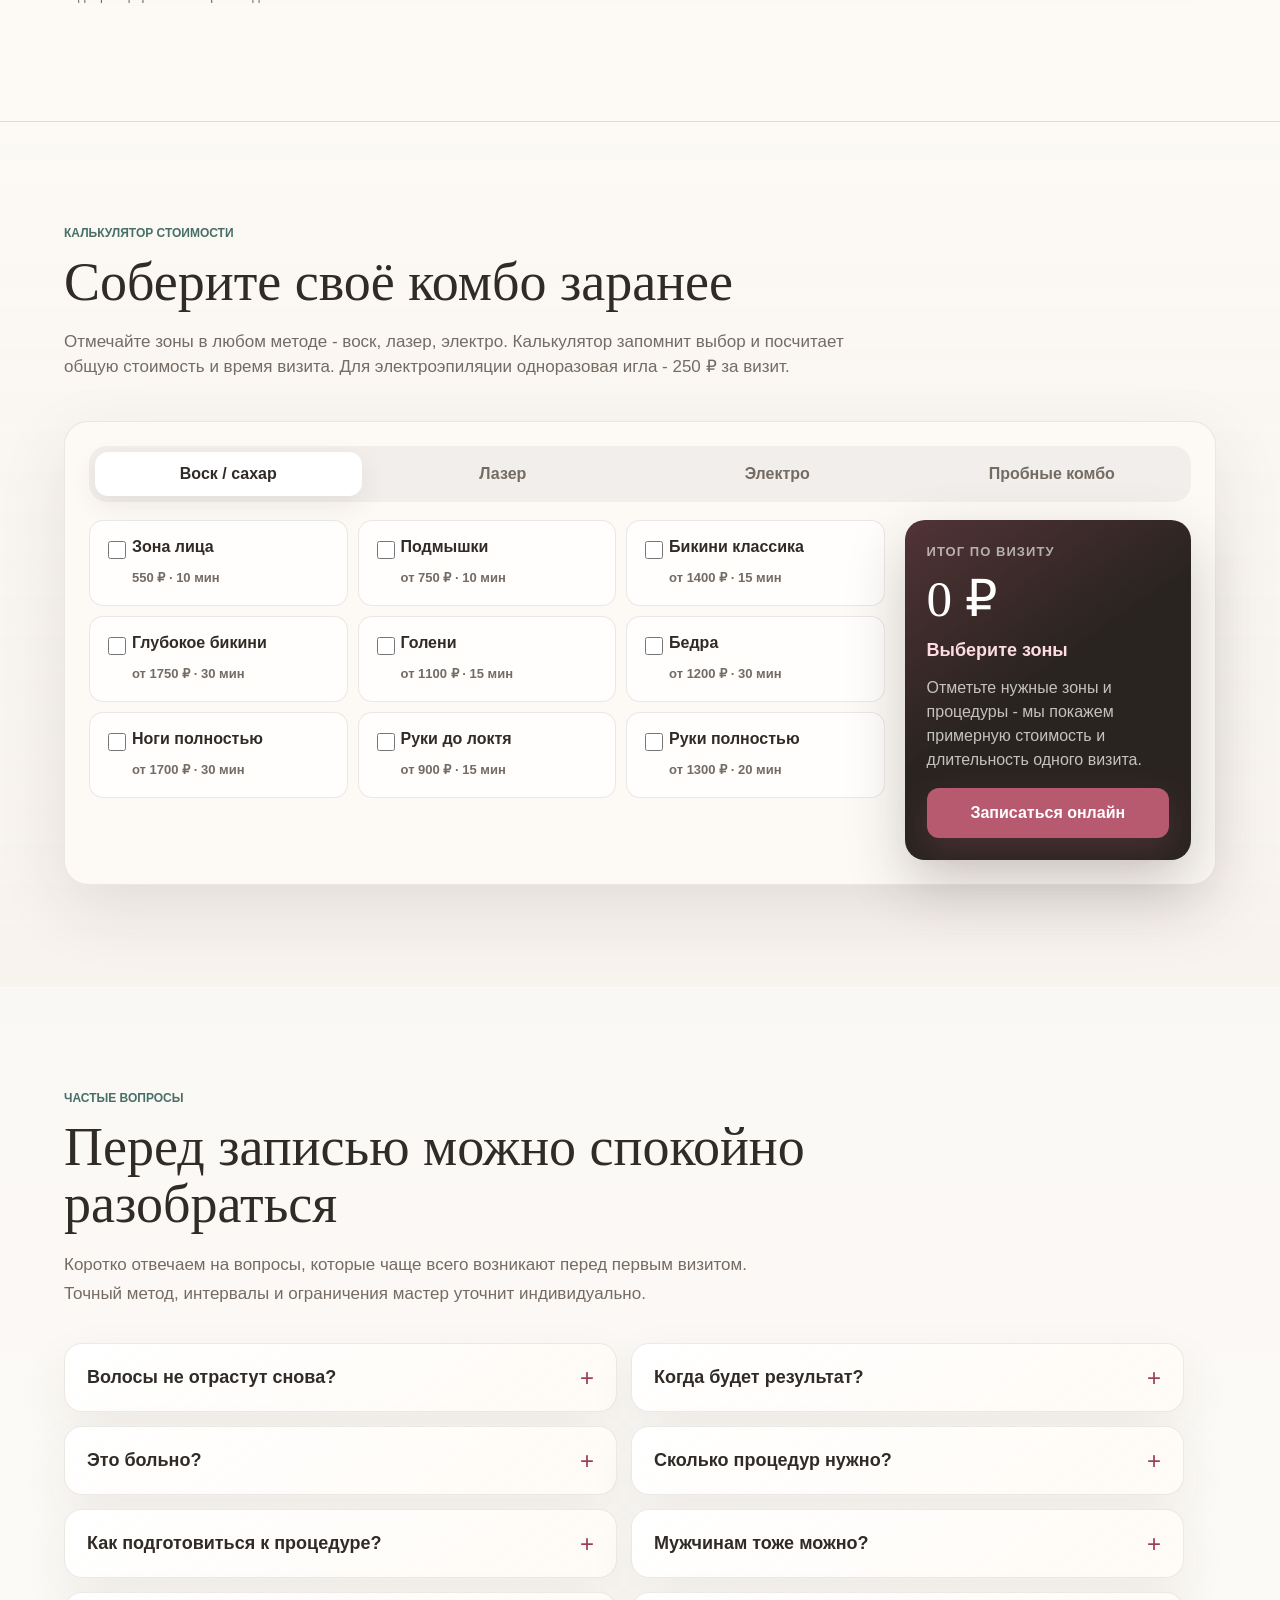
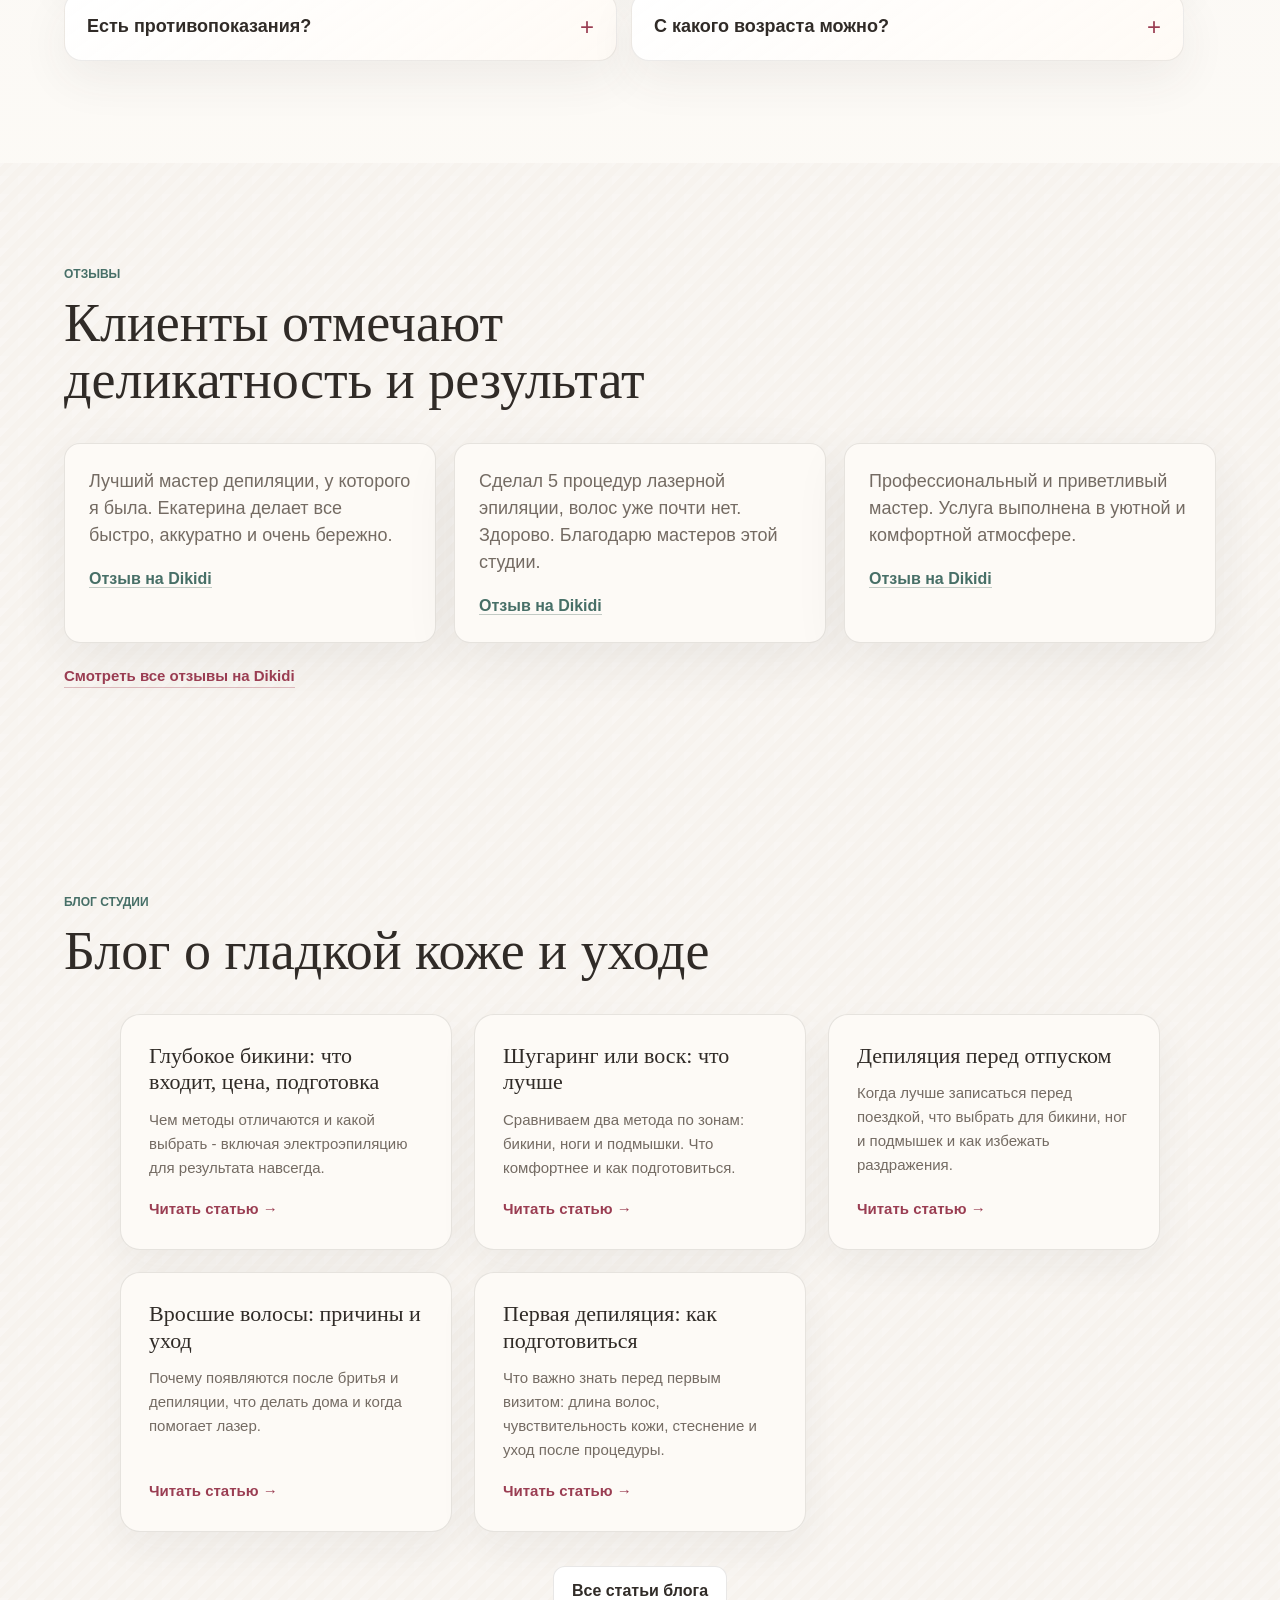
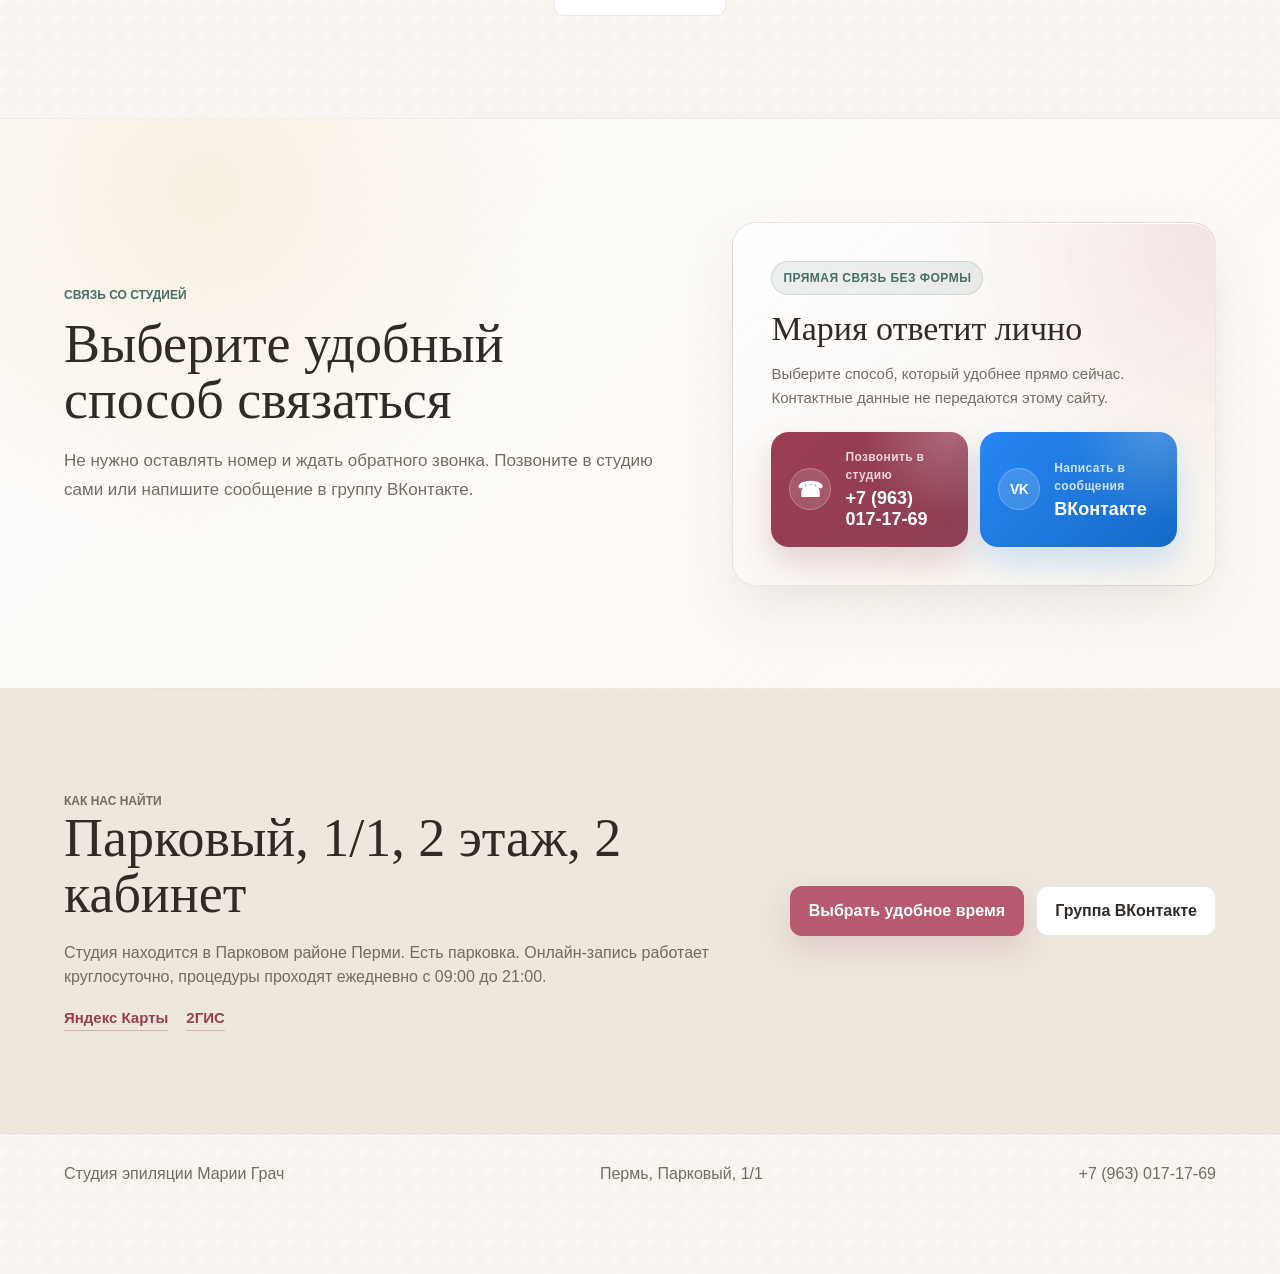
==== commit 683b6f39: "Replace callback form with direct contact actions" ====
--- a/index.html
+++ b/index.html
@@ -791,35 +791,49 @@
       <section class="section consultation-section" id="consultation">
         <div class="consultation-copy">
           <p class="eyebrow">Связь со студией</p>
-          <h2>Подберём комфортный первый шаг</h2>
-          <p>Форма обратного звонка временно отключена. Вы по-прежнему можете выбрать время онлайн или позвонить в студию — сайт не будет собирать ваши контактные данные.</p>
-        </div>
-        <div class="consultation-hold" id="consultationUnavailable">
-          <span class="consultation-status">Форма временно отключена</span>
-          <h3>Запишитесь без передачи данных этому сайту</h3>
-          <p>Расписание и услуги откроются в Dikidi. Для быстрого вопроса можно позвонить напрямую.</p>
-          <div class="consultation-hold-actions">
-            <a class="button primary" href="https://dikidi.net/980738">Открыть онлайн-запись</a>
-            <a class="consultation-phone" href="tel:+79630171769">+7 (963) 017-17-69</a>
-          </div>
-        </div>
-        <form class="consultation-form ym-disable-submit" id="consultationForm" hidden>
-          <input class="qr-input ym-disable-keys" type="text" placeholder="Ваше имя" name="name" autocomplete="name" maxlength="80" required>
-          <input class="qr-input ym-disable-keys" type="tel" placeholder="+7 (___) ___-__-__" name="phone" id="consultationPhone" autocomplete="tel" inputmode="tel" required>
-          <div class="form-trap" aria-hidden="true">
-            <label for="consultationWebsite">Не заполняйте это поле</label>
-            <input type="text" id="consultationWebsite" name="website" tabindex="-1" autocomplete="off">
-          </div>
-          <label class="qr-consent">
-            <input type="checkbox" name="consent" required>
-            <span>Я даю отдельное <a href="/consent.html" target="_blank" rel="noopener">согласие на обработку персональных данных</a>.</span>
-          </label>
-          <label class="qr-consent">
-            <input type="checkbox" name="adultConfirmed" required>
-            <span>Мне исполнилось 18 лет, либо я оставляю заявку как законный представитель несовершеннолетнего.</span>
-          </label>
-          <button type="submit" class="button primary consultation-submit">Получить консультацию</button>
-        </form>
+          <h2>Выберите удобный способ связаться</h2>
+          <p>Не нужно оставлять номер и ждать обратного звонка. Позвоните в студию сами или напишите сообщение в группу ВКонтакте.</p>
+        </div>
+        <div class="consultation-contact-card" id="consultationDirect">
+          <span class="consultation-status">Прямая связь без формы</span>
+          <h3>Мария ответит лично</h3>
+          <p>Выберите способ, который удобнее прямо сейчас. Контактные данные не передаются этому сайту.</p>
+          <div class="consultation-contact-actions">
+            <a class="consultation-choice consultation-choice-phone" href="tel:+79630171769">
+              <span class="consultation-choice-icon" aria-hidden="true">☎</span>
+              <span>
+                <small>Позвонить в студию</small>
+                <strong>+7 (963) 017-17-69</strong>
+              </span>
+            </a>
+            <a class="consultation-choice consultation-choice-vk" href="https://vk.me/timebeautyperm" target="_blank" rel="noopener">
+              <span class="consultation-choice-icon consultation-choice-icon-vk" aria-hidden="true">VK</span>
+              <span>
+                <small>Написать в сообщения</small>
+                <strong>ВКонтакте</strong>
+              </span>
+            </a>
+          </div>
+        </div>
+        <template id="consultationFormTemplate">
+          <form class="consultation-form ym-disable-submit" id="consultationForm">
+            <input class="qr-input ym-disable-keys" type="text" placeholder="Ваше имя" name="name" autocomplete="name" maxlength="80" required>
+            <input class="qr-input ym-disable-keys" type="tel" placeholder="+7 (___) ___-__-__" name="phone" id="consultationPhone" autocomplete="tel" inputmode="tel" required>
+            <div class="form-trap" aria-hidden="true">
+              <label for="consultationWebsite">Не заполняйте это поле</label>
+              <input type="text" id="consultationWebsite" name="website" tabindex="-1" autocomplete="off">
+            </div>
+            <label class="qr-consent">
+              <input type="checkbox" name="consent" required>
+              <span>Я даю отдельное <a href="/consent.html" target="_blank" rel="noopener">согласие на обработку персональных данных</a>.</span>
+            </label>
+            <label class="qr-consent">
+              <input type="checkbox" name="adultConfirmed" required>
+              <span>Мне исполнилось 18 лет, либо я оставляю заявку как законный представитель несовершеннолетнего.</span>
+            </label>
+            <button type="submit" class="button primary consultation-submit">Получить консультацию</button>
+          </form>
+        </template>
       </section>
 
       <section class="section contacts" id="contacts">
--- a/styles.css
+++ b/styles.css
@@ -1792,7 +1792,7 @@
   display: none;
 }
 
-.consultation-hold {
+.consultation-contact-card {
   display: grid;
   gap: 14px;
   padding: clamp(24px, 4vw, 38px);
@@ -1806,7 +1806,7 @@
     inset 0 1px 0 rgba(255, 255, 255, 0.94);
 }
 
-.consultation-hold[hidden] {
+.consultation-contact-card[hidden] {
   display: none;
 }
 
@@ -1823,7 +1823,7 @@
   text-transform: uppercase;
 }
 
-.consultation-hold h3 {
+.consultation-contact-card h3 {
   max-width: 480px;
   margin: 0;
   font-family: Georgia, "Times New Roman", serif;
@@ -1832,26 +1832,98 @@
   line-height: 1.15;
 }
 
-.consultation-hold p {
+.consultation-contact-card p {
   margin: 0;
   color: var(--muted);
   font-size: 15px;
   line-height: 1.6;
 }
 
-.consultation-hold-actions {
+.consultation-contact-actions {
+  display: grid;
+  grid-template-columns: repeat(2, minmax(0, 1fr));
+  gap: 12px;
+  margin-top: 8px;
+}
+
+.consultation-choice {
   display: flex;
-  flex-wrap: wrap;
-  gap: 14px 18px;
+  gap: 14px;
   align-items: center;
-  margin-top: 4px;
-}
-
-.consultation-phone {
-  color: var(--rose-dark);
-  border-bottom: 1px solid rgba(168, 75, 92, 0.30);
-  font-weight: 750;
+  min-height: 88px;
+  padding: 16px 18px;
+  border-radius: 18px;
   text-decoration: none;
+  transition:
+    transform 180ms ease,
+    box-shadow 180ms ease,
+    border-color 180ms ease;
+}
+
+.consultation-choice:hover {
+  transform: translateY(-2px);
+}
+
+.consultation-choice-phone {
+  color: #fff;
+  background:
+    radial-gradient(circle at 90% 0%, rgba(255, 255, 255, 0.22), transparent 40%),
+    linear-gradient(135deg, var(--rose-dark), #8f3f54);
+  box-shadow: 0 16px 34px rgba(143, 63, 84, 0.22);
+}
+
+.consultation-choice-phone:hover {
+  box-shadow: 0 20px 42px rgba(143, 63, 84, 0.28);
+}
+
+.consultation-choice-vk {
+  color: #fff;
+  background:
+    radial-gradient(circle at 90% 0%, rgba(255, 255, 255, 0.20), transparent 42%),
+    linear-gradient(135deg, #2787f5, #166ac5);
+  box-shadow: 0 16px 34px rgba(39, 135, 245, 0.22);
+}
+
+.consultation-choice-vk:hover {
+  box-shadow: 0 20px 42px rgba(39, 135, 245, 0.28);
+}
+
+.consultation-choice-icon {
+  display: grid;
+  flex: 0 0 42px;
+  width: 42px;
+  height: 42px;
+  place-items: center;
+  color: currentColor;
+  background: rgba(255, 255, 255, 0.14);
+  border: 1px solid rgba(255, 255, 255, 0.24);
+  border-radius: 50%;
+  font-size: 21px;
+  font-weight: 800;
+}
+
+.consultation-choice-icon-vk {
+  font-size: 14px;
+  letter-spacing: -0.04em;
+}
+
+.consultation-choice span:last-child {
+  display: grid;
+  gap: 4px;
+  min-width: 0;
+}
+
+.consultation-choice small {
+  color: rgba(255, 255, 255, 0.78);
+  font-size: 12px;
+  font-weight: 650;
+  letter-spacing: 0.03em;
+}
+
+.consultation-choice strong {
+  color: #fff;
+  font-size: clamp(15px, 1.7vw, 18px);
+  line-height: 1.2;
 }
 
 .form-trap {
@@ -3225,9 +3297,12 @@
     flex: 1;
   }
 
-  .consultation-hold-actions .button {
-    width: 100%;
-    justify-content: center;
+  .consultation-contact-actions {
+    grid-template-columns: 1fr;
+  }
+
+  .consultation-choice {
+    min-height: 80px;
   }
 }
 
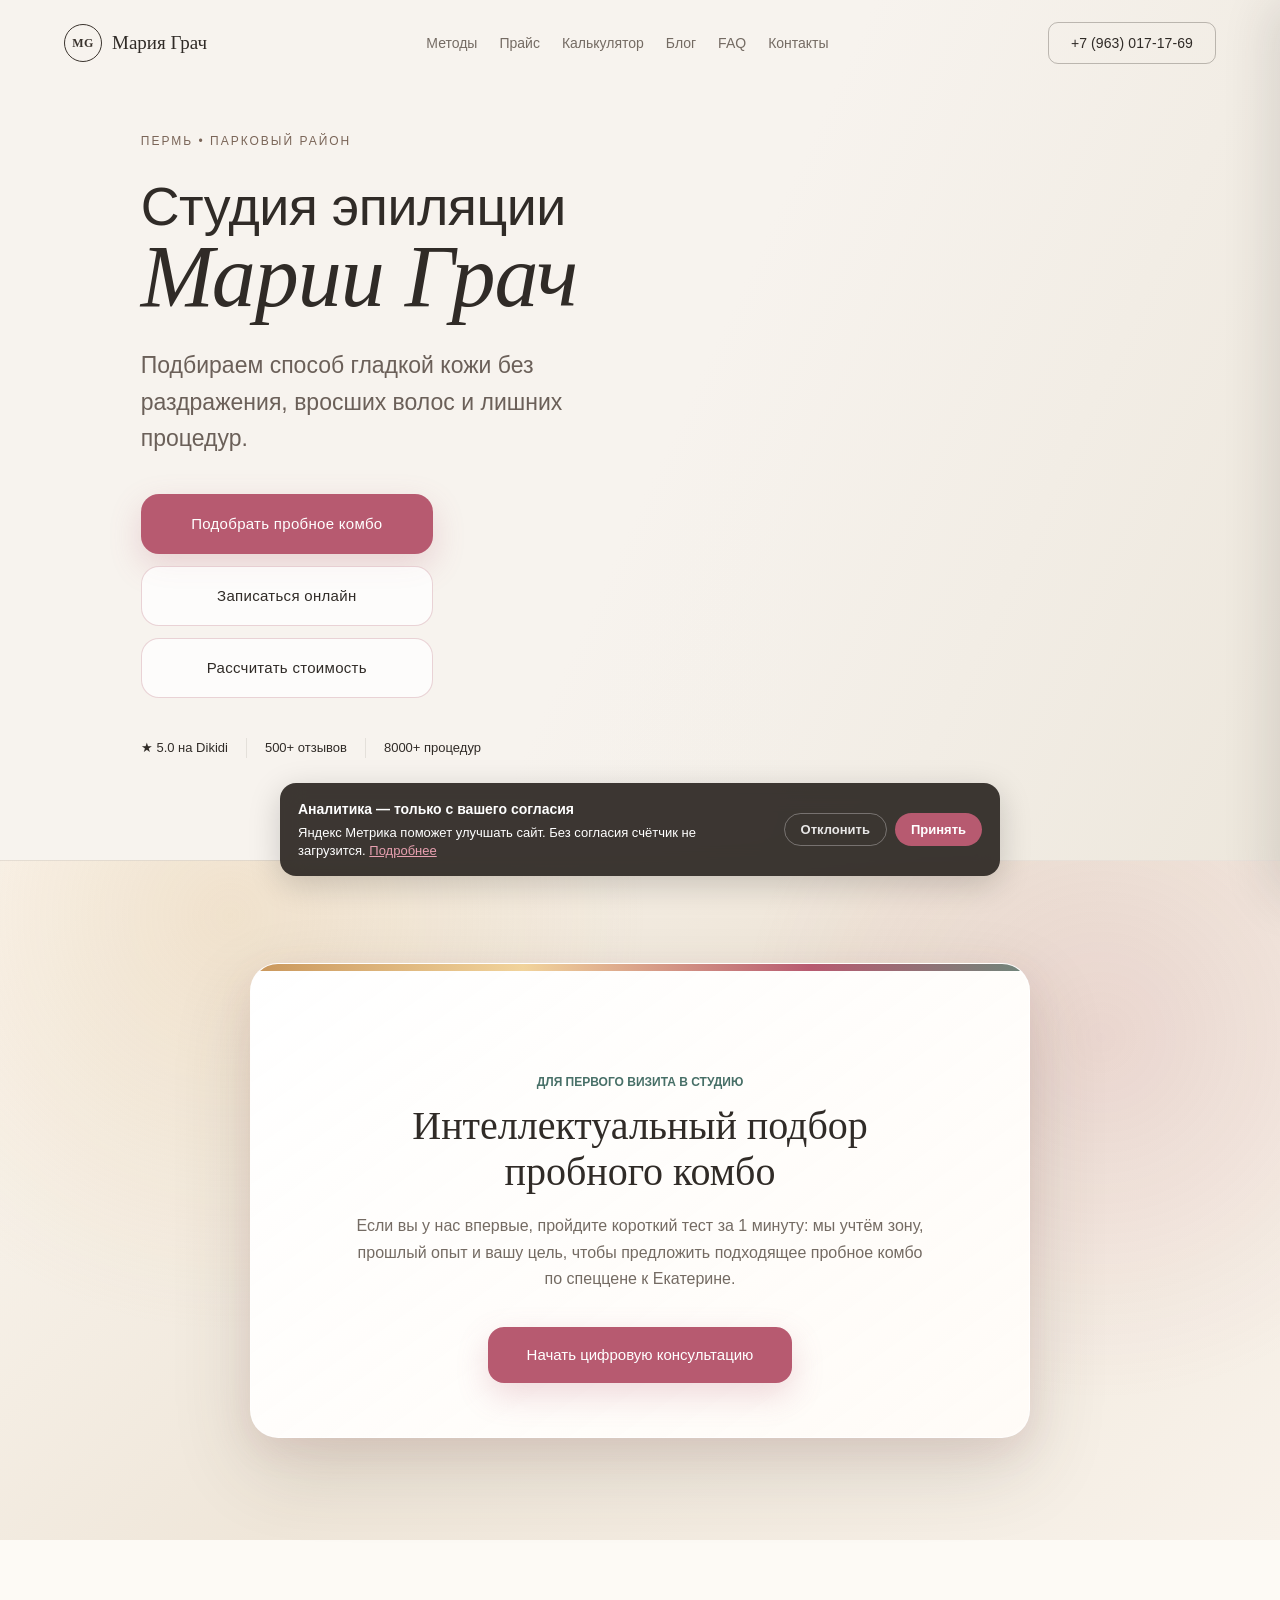
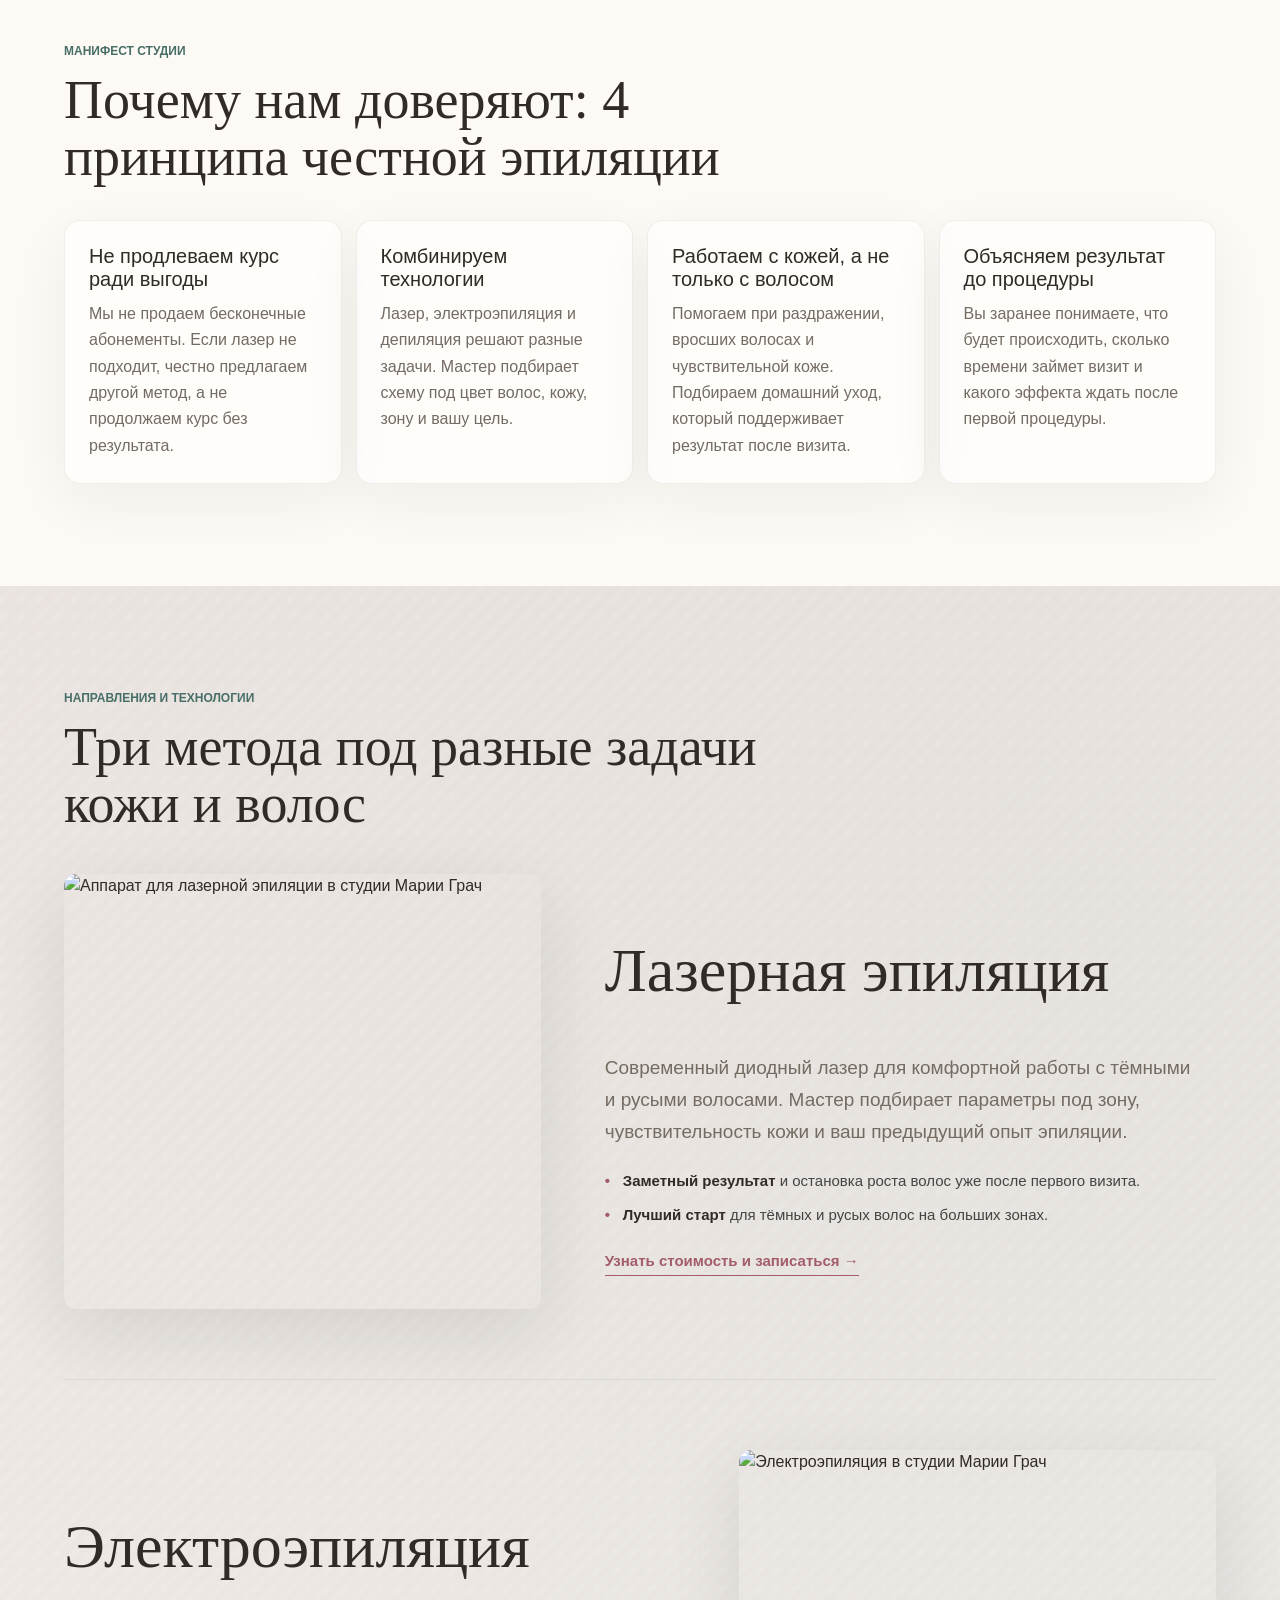
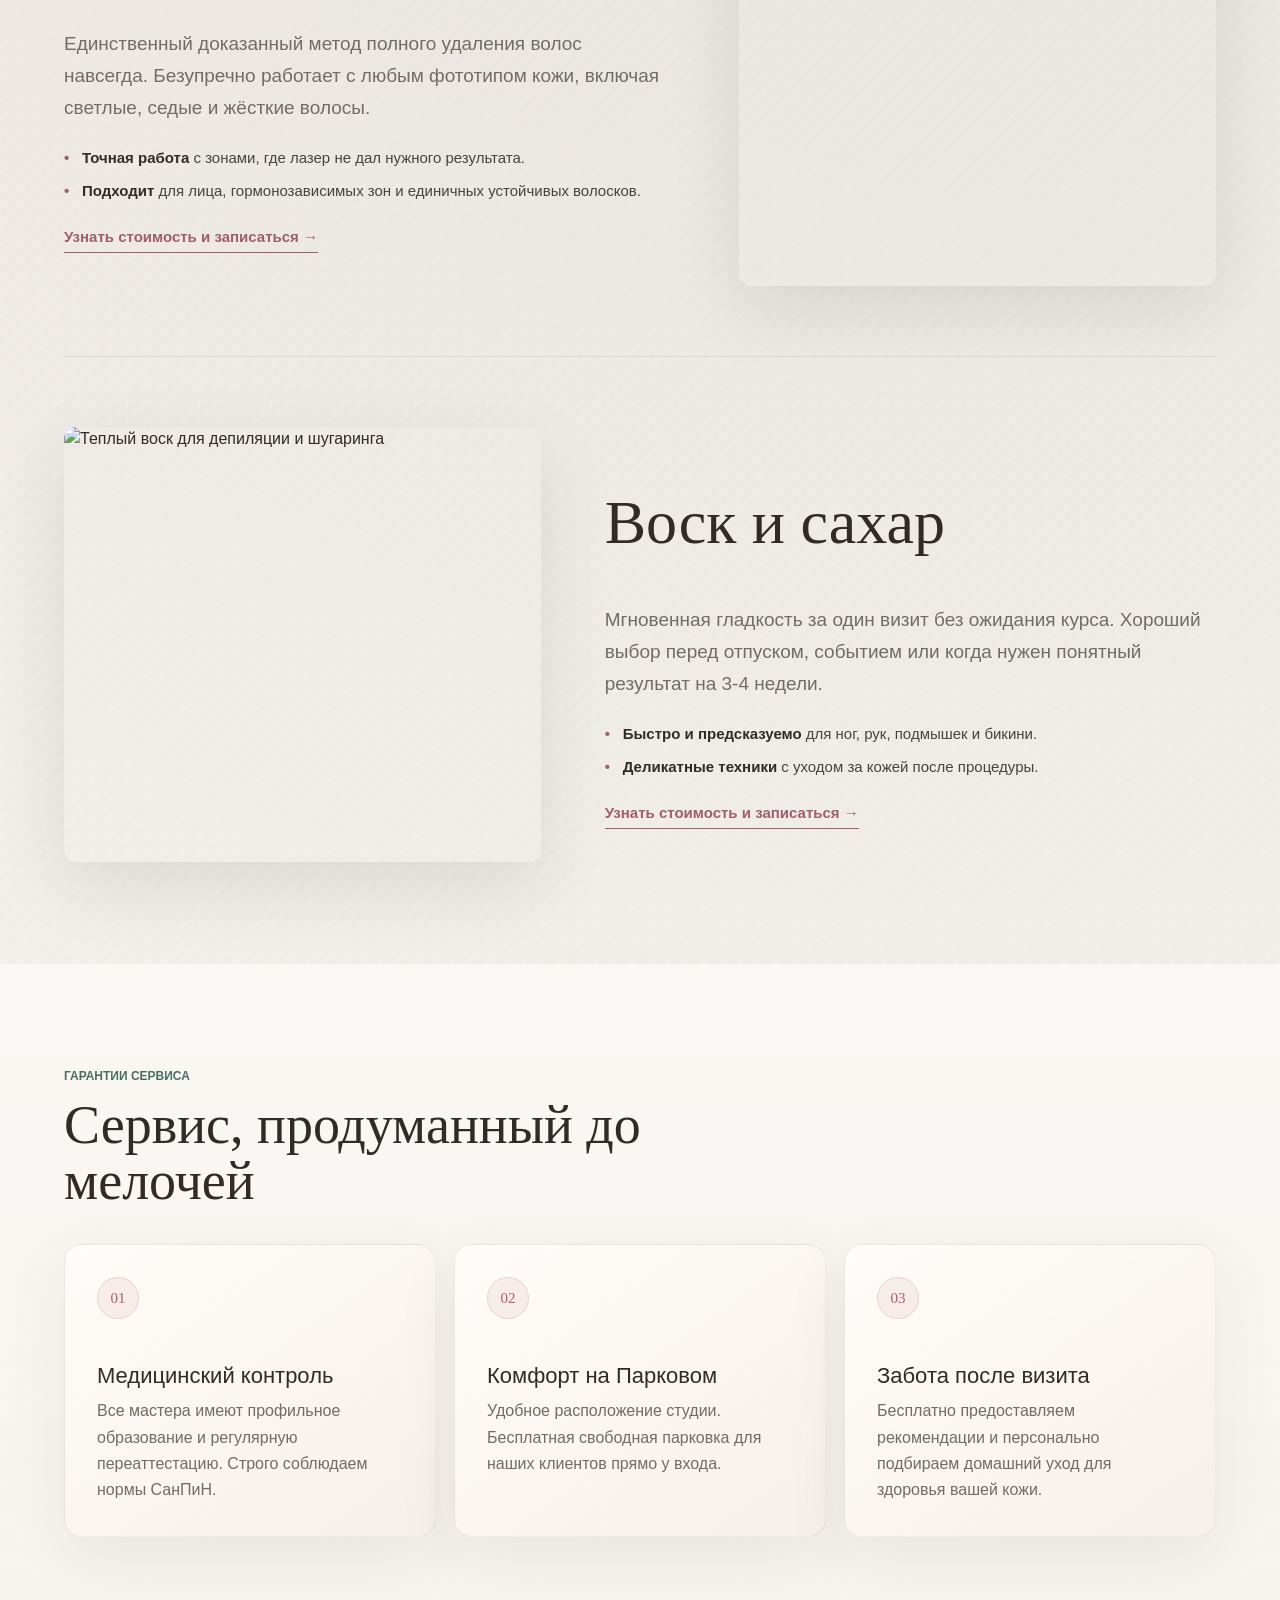
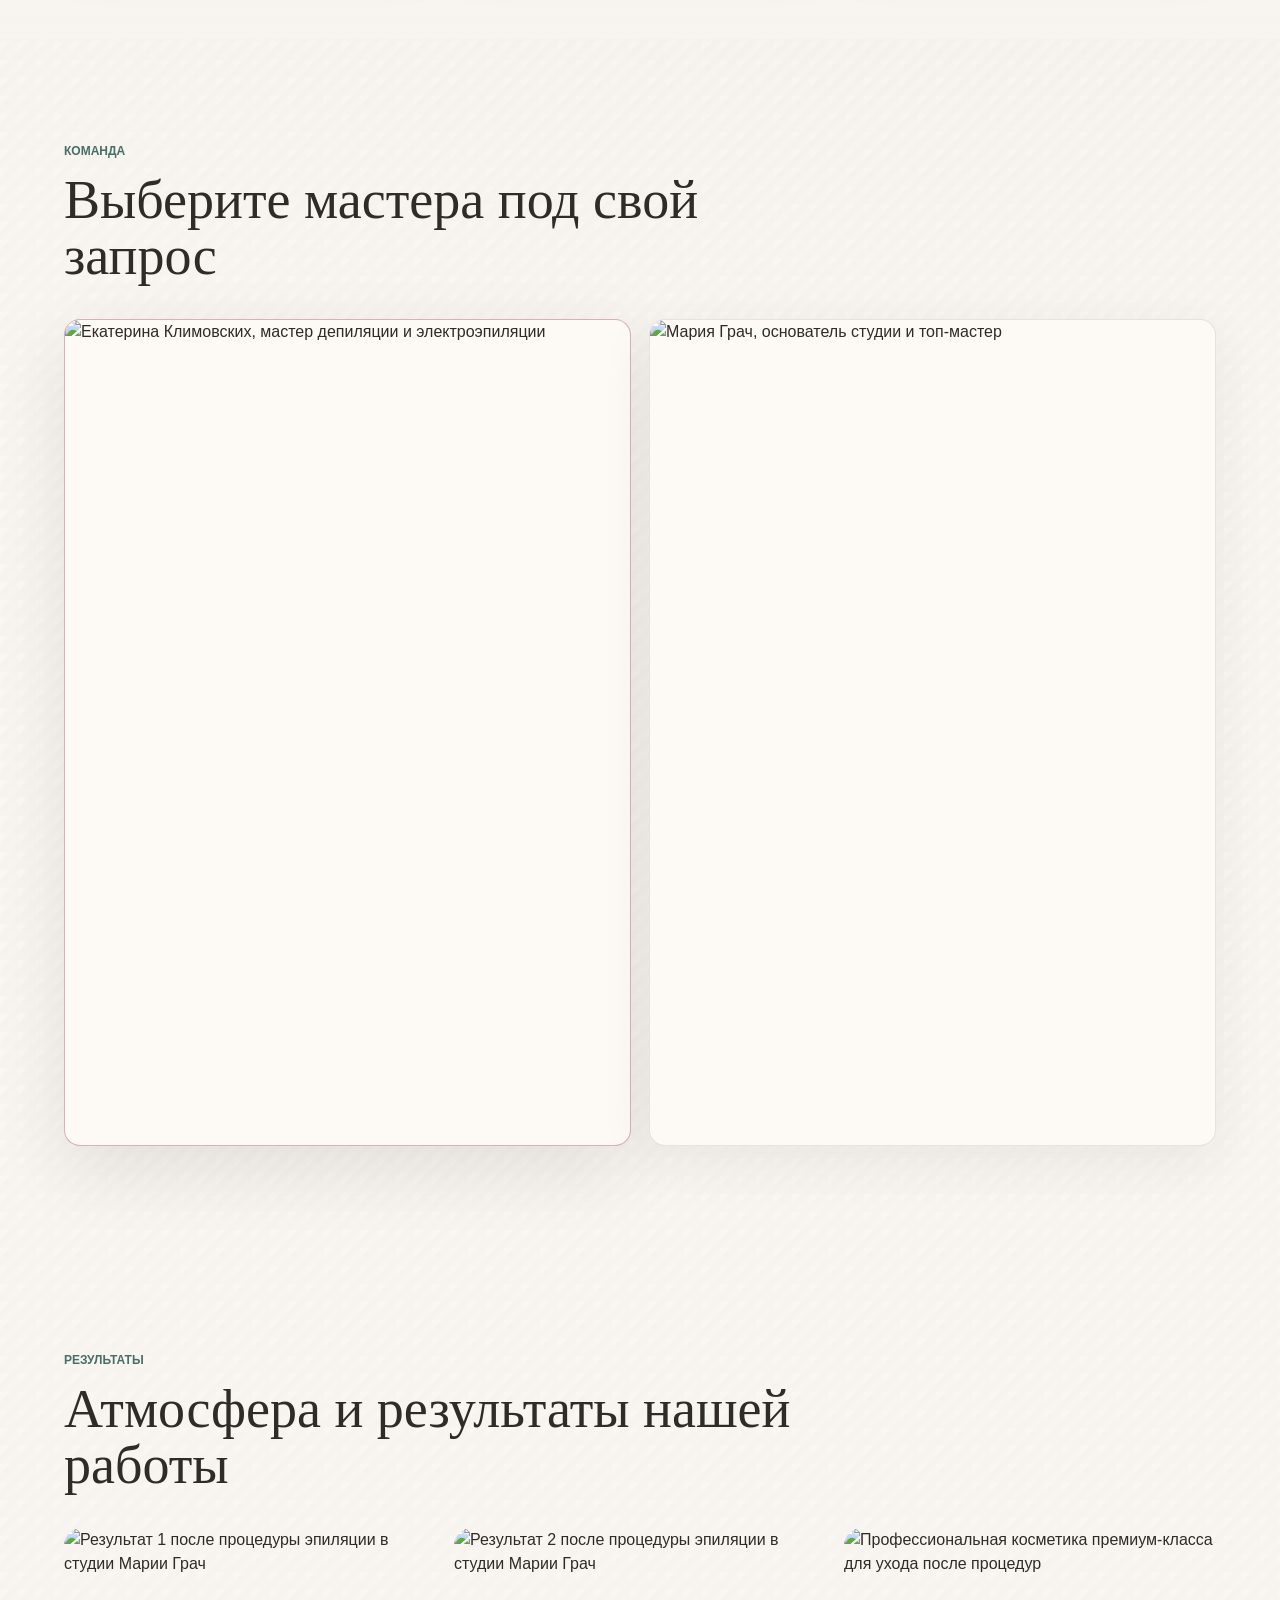
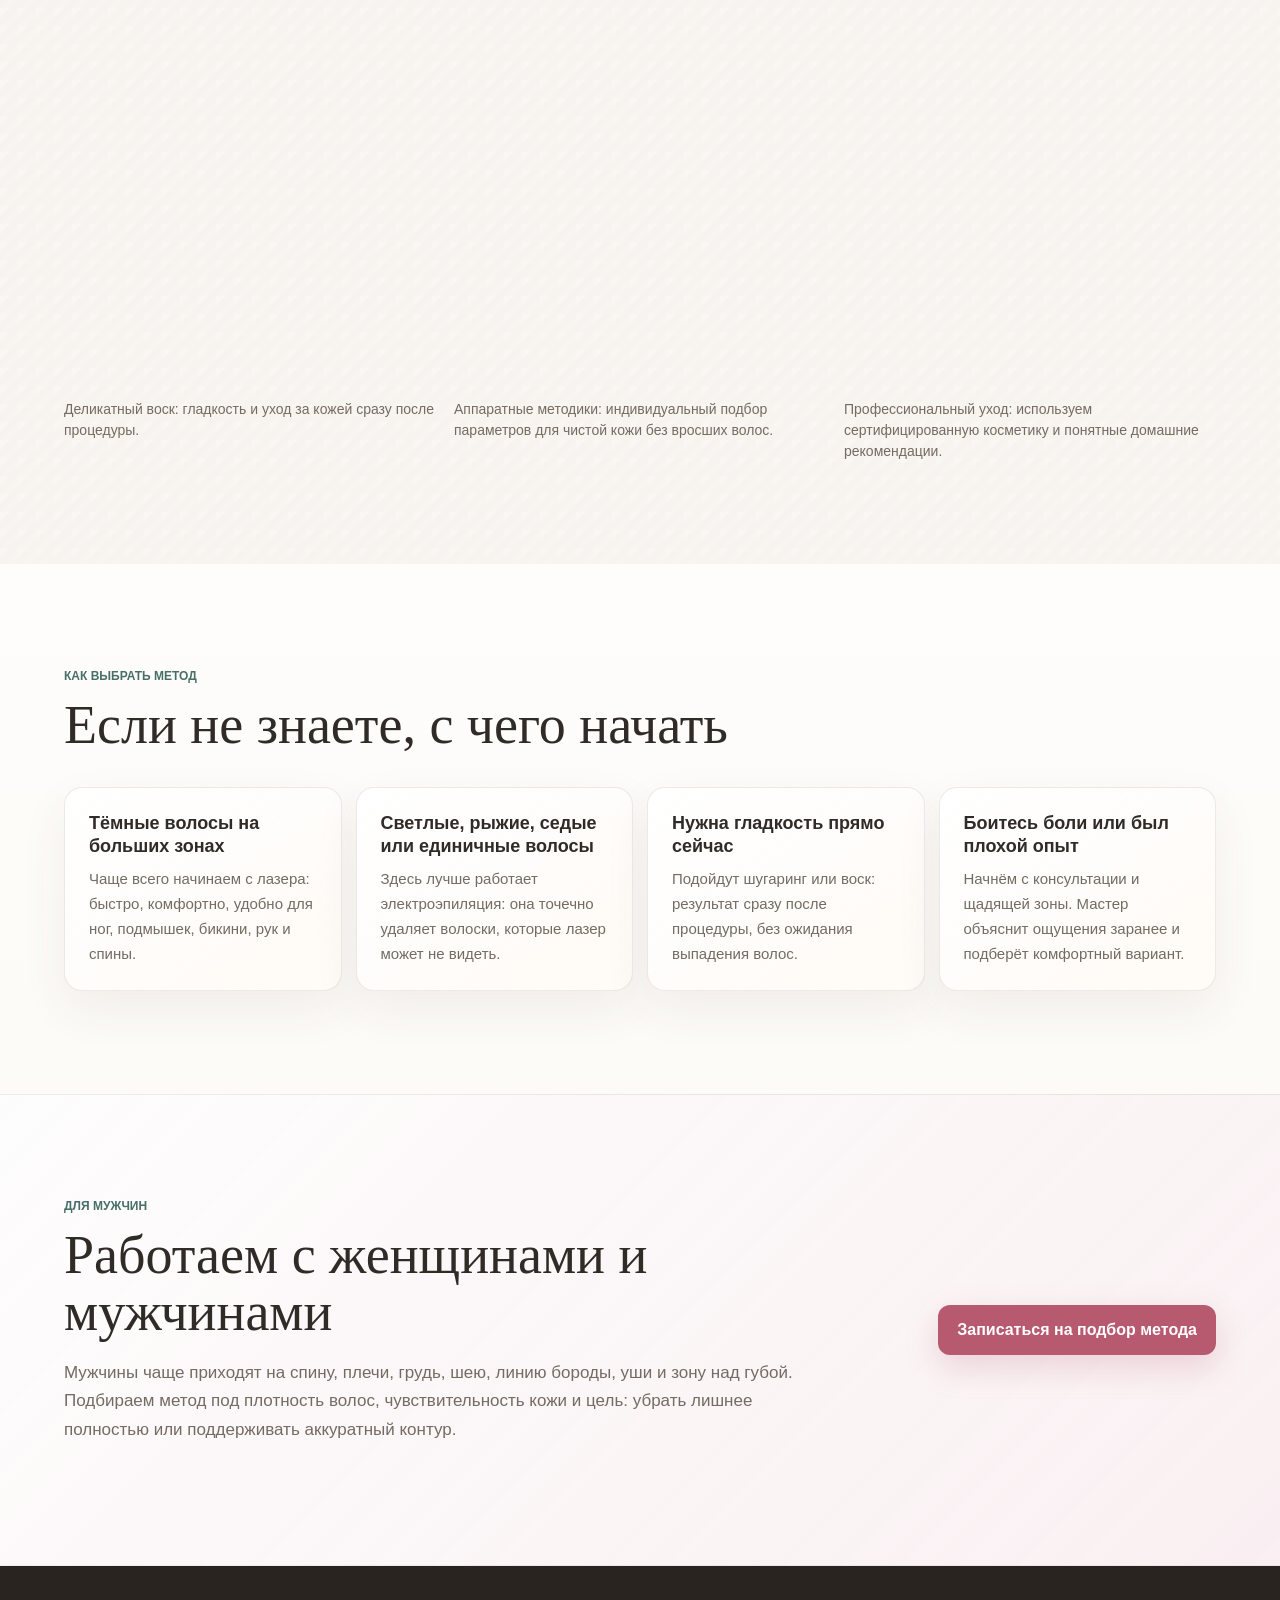
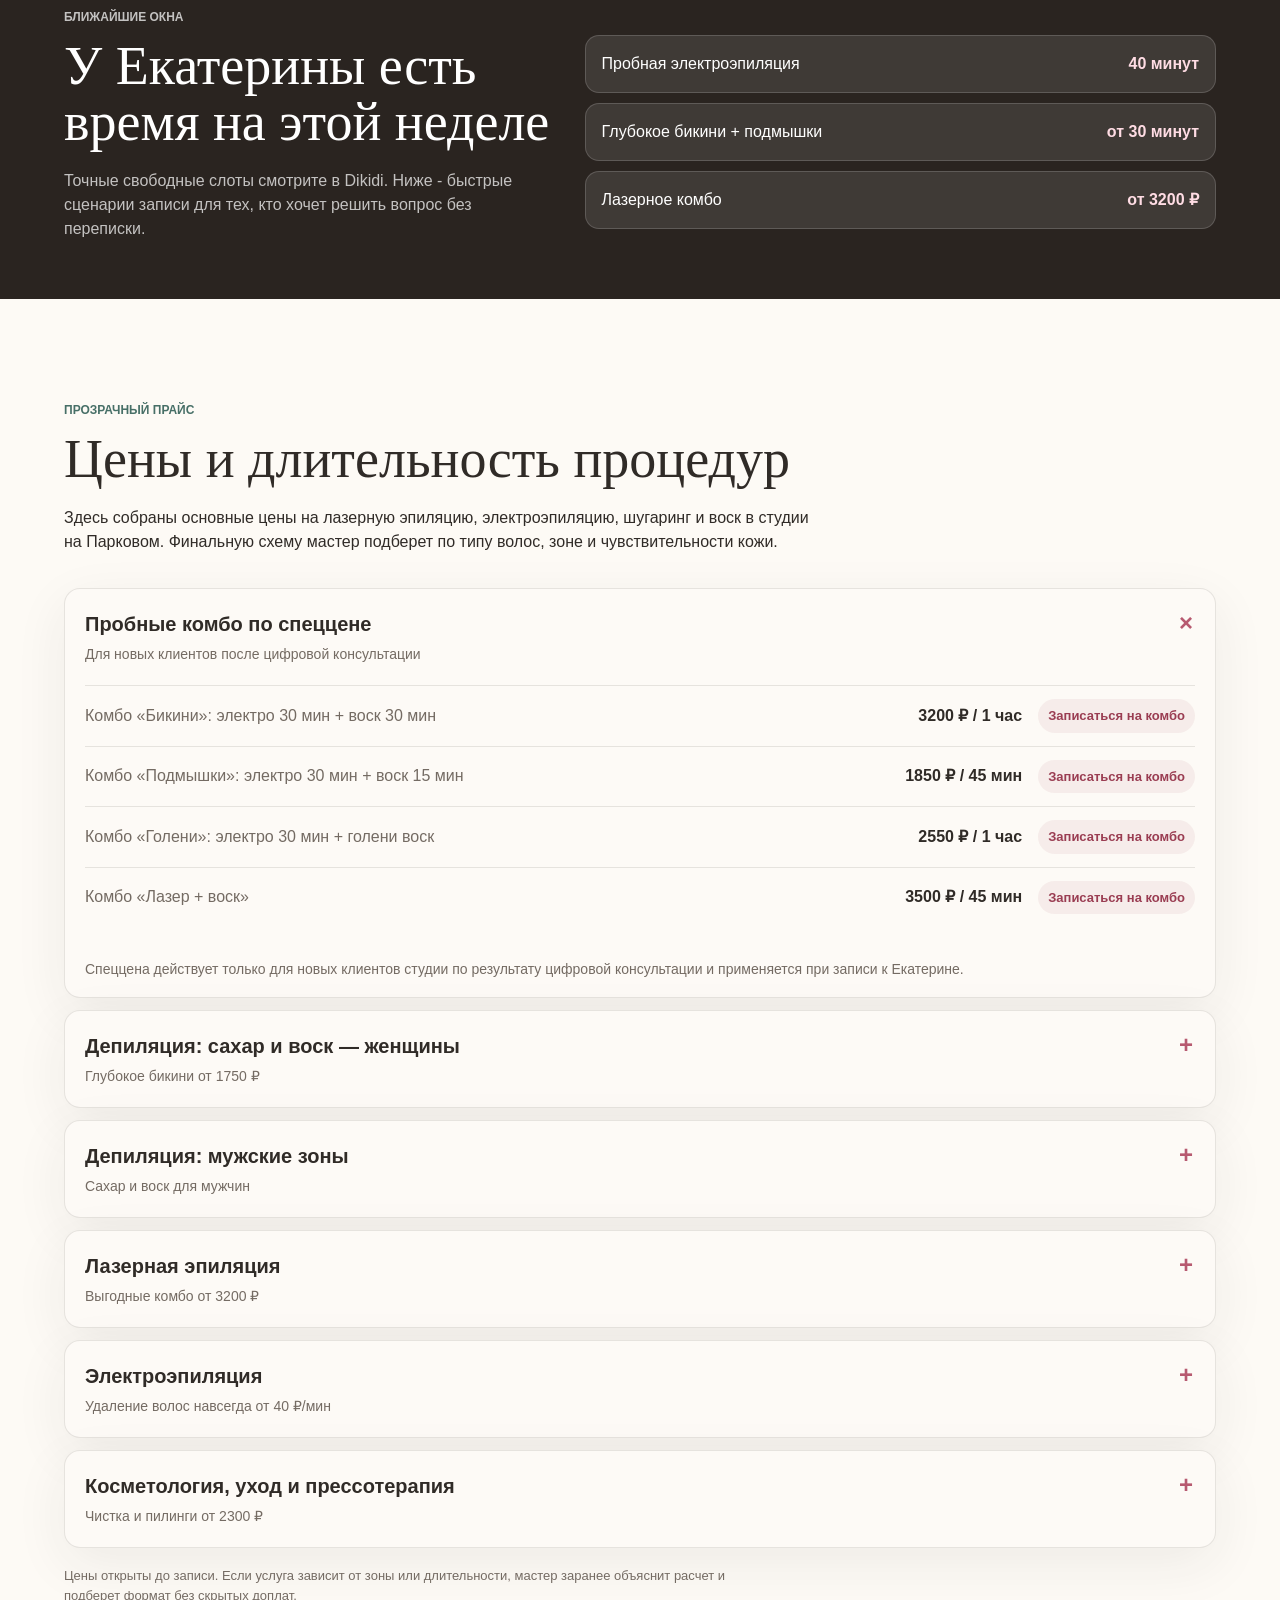
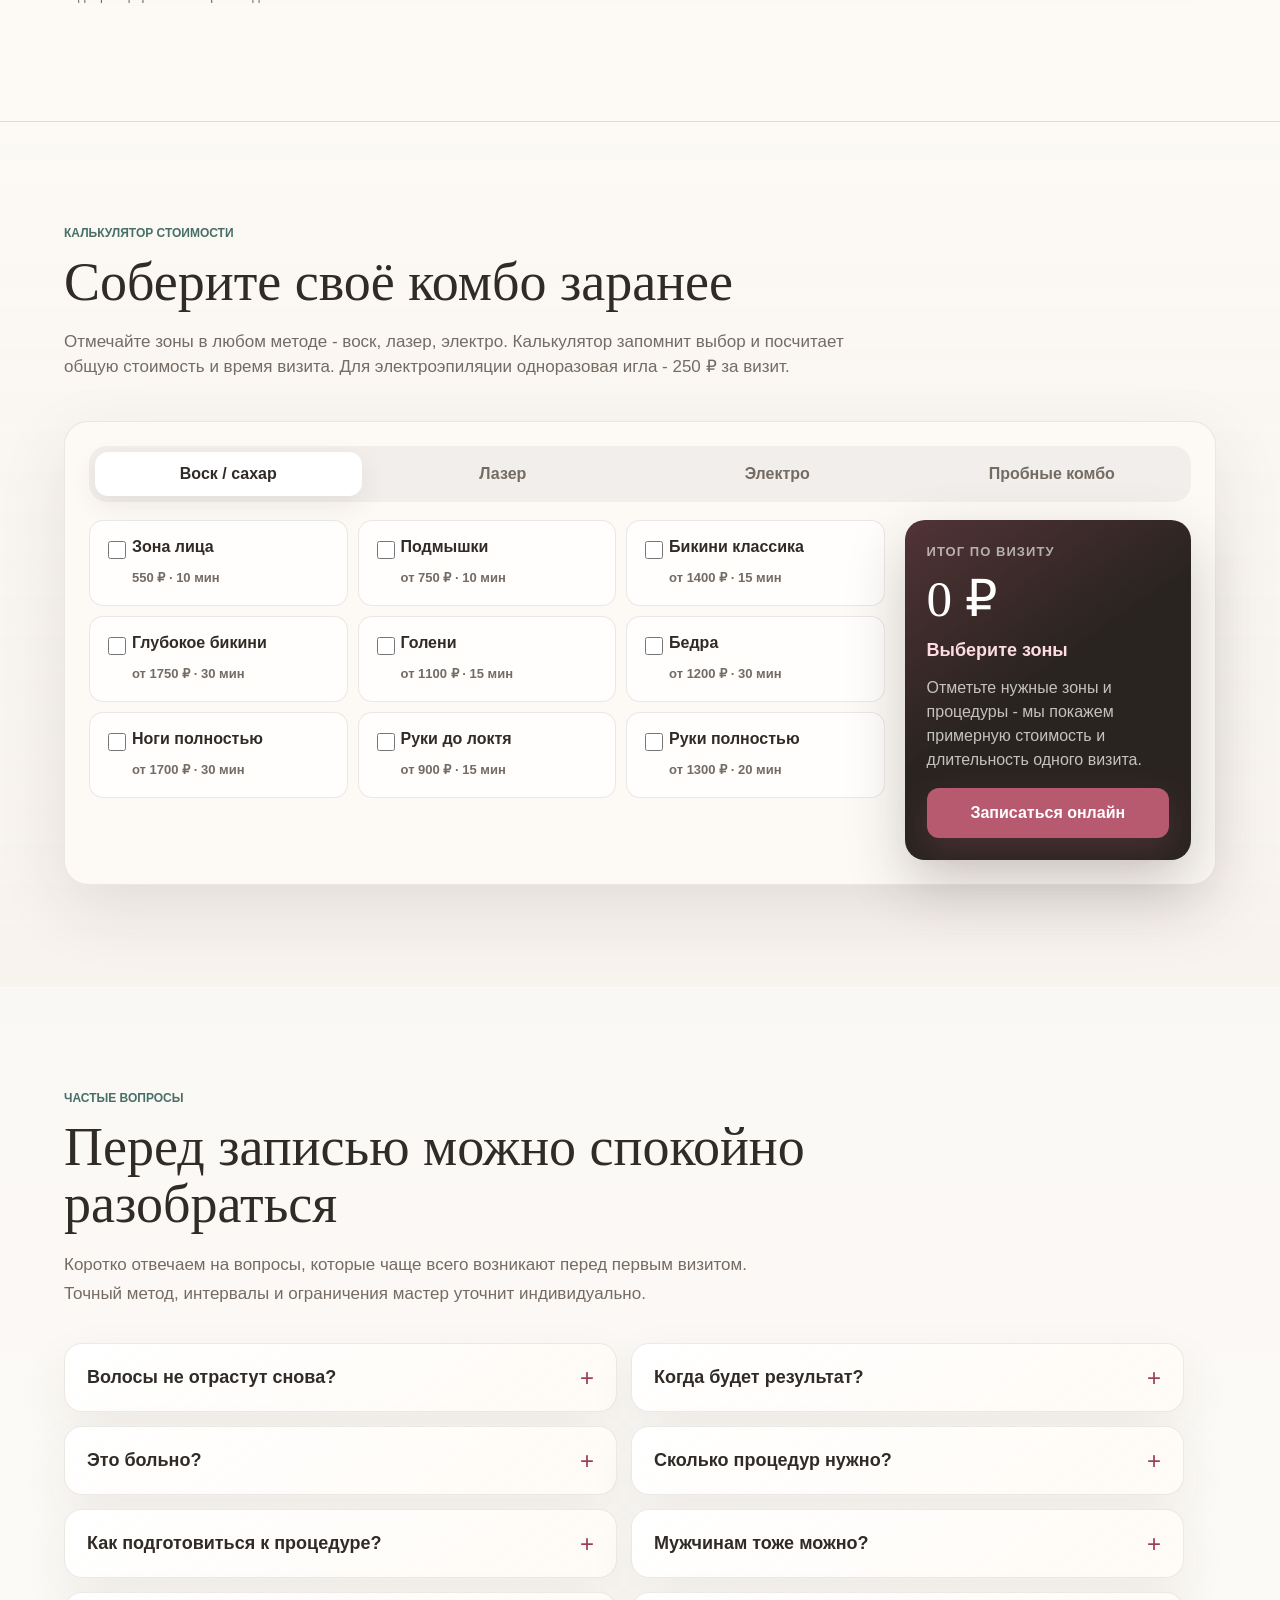
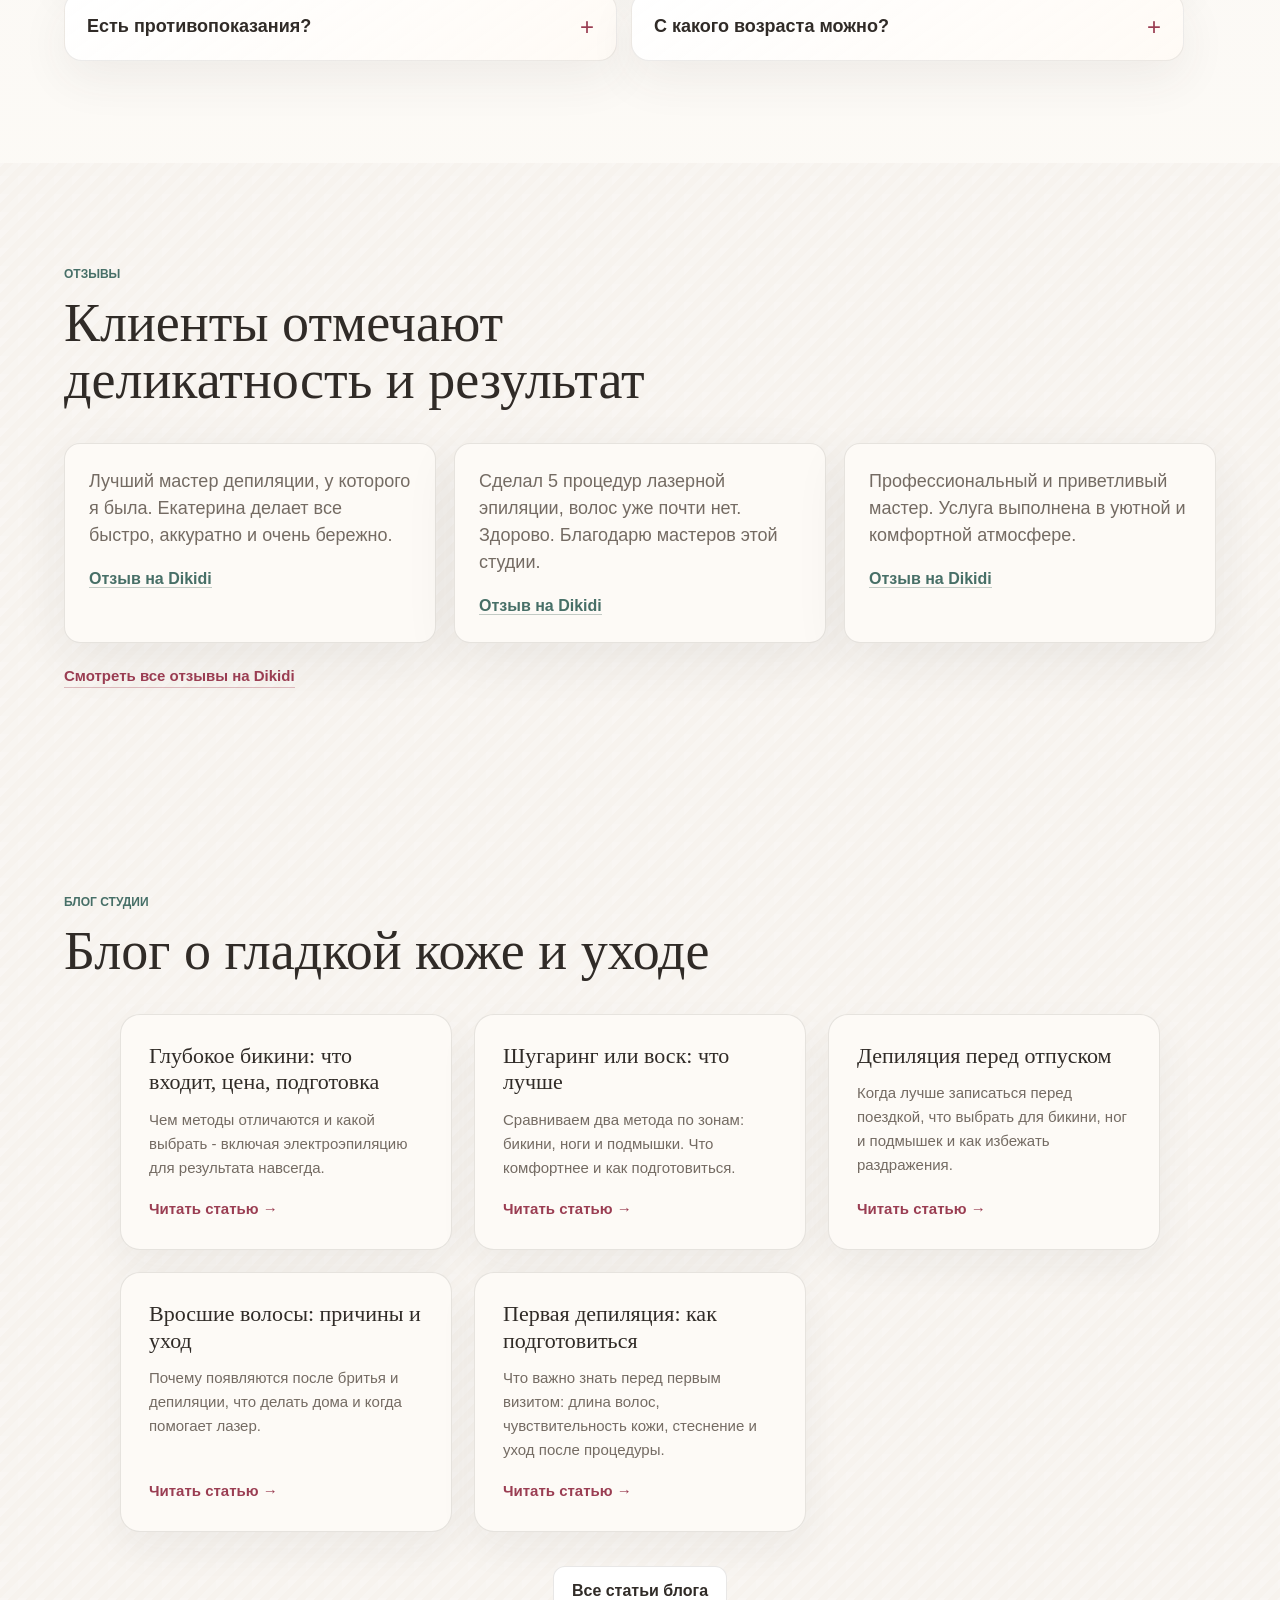
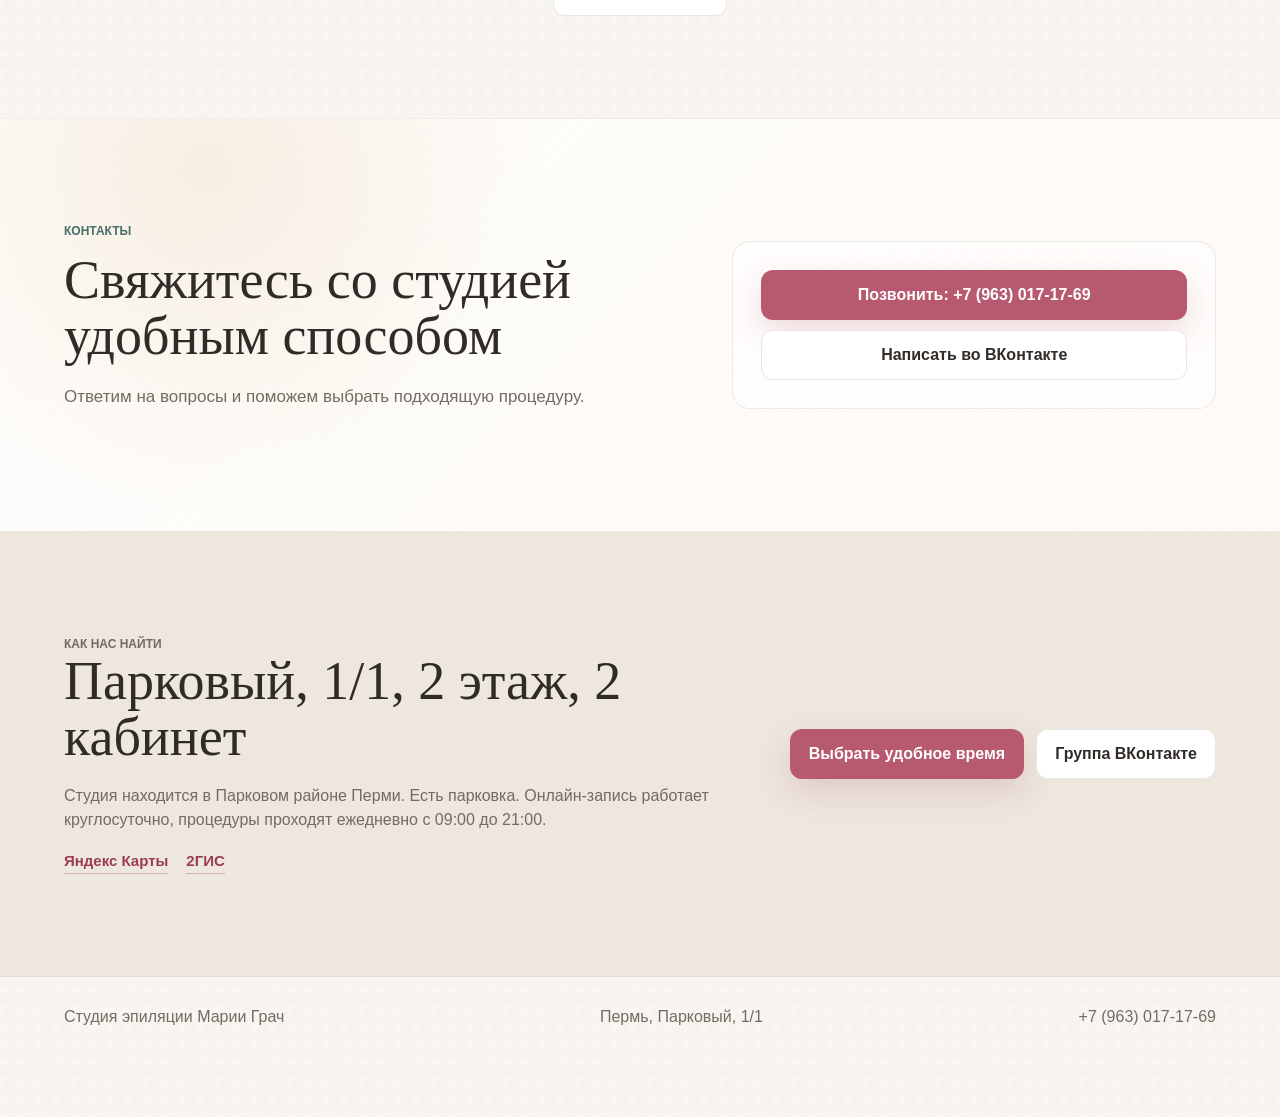
==== commit dfbd74e3: "Refine direct contact section" ====
--- a/index.html
+++ b/index.html
@@ -790,28 +790,17 @@
 
       <section class="section consultation-section" id="consultation">
         <div class="consultation-copy">
-          <p class="eyebrow">Связь со студией</p>
-          <h2>Выберите удобный способ связаться</h2>
-          <p>Не нужно оставлять номер и ждать обратного звонка. Позвоните в студию сами или напишите сообщение в группу ВКонтакте.</p>
+          <p class="eyebrow">Контакты</p>
+          <h2>Свяжитесь со студией удобным способом</h2>
+          <p>Ответим на вопросы и поможем выбрать подходящую процедуру.</p>
         </div>
         <div class="consultation-contact-card" id="consultationDirect">
-          <span class="consultation-status">Прямая связь без формы</span>
-          <h3>Мария ответит лично</h3>
-          <p>Выберите способ, который удобнее прямо сейчас. Контактные данные не передаются этому сайту.</p>
           <div class="consultation-contact-actions">
-            <a class="consultation-choice consultation-choice-phone" href="tel:+79630171769">
-              <span class="consultation-choice-icon" aria-hidden="true">☎</span>
-              <span>
-                <small>Позвонить в студию</small>
-                <strong>+7 (963) 017-17-69</strong>
-              </span>
+            <a class="button primary consultation-contact-button" href="tel:+79630171769">
+              Позвонить: +7 (963) 017-17-69
             </a>
-            <a class="consultation-choice consultation-choice-vk" href="https://vk.me/timebeautyperm" target="_blank" rel="noopener">
-              <span class="consultation-choice-icon consultation-choice-icon-vk" aria-hidden="true">VK</span>
-              <span>
-                <small>Написать в сообщения</small>
-                <strong>ВКонтакте</strong>
-              </span>
+            <a class="button secondary consultation-contact-button" href="https://vk.me/timebeautyperm" target="_blank" rel="noopener">
+              Написать во ВКонтакте
             </a>
           </div>
         </div>
--- a/styles.css
+++ b/styles.css
@@ -1793,137 +1793,24 @@
 }
 
 .consultation-contact-card {
-  display: grid;
-  gap: 14px;
-  padding: clamp(24px, 4vw, 38px);
-  background:
-    radial-gradient(circle at 100% 0%, rgba(183, 90, 112, 0.14), transparent 46%),
-    linear-gradient(145deg, rgba(255, 255, 255, 0.94), rgba(248, 242, 235, 0.86));
-  border: 1px solid rgba(70, 60, 50, 0.11);
-  border-radius: 24px;
-  box-shadow:
-    0 24px 58px rgba(70, 60, 50, 0.11),
-    inset 0 1px 0 rgba(255, 255, 255, 0.94);
+  padding: clamp(20px, 3vw, 28px);
+  background: rgba(255, 255, 255, 0.52);
+  border: 1px solid rgba(70, 60, 50, 0.10);
+  border-radius: 18px;
 }
 
 .consultation-contact-card[hidden] {
   display: none;
 }
 
-.consultation-status {
-  width: fit-content;
-  padding: 7px 11px;
-  color: var(--teal);
-  background: rgba(71, 111, 103, 0.10);
-  border: 1px solid rgba(71, 111, 103, 0.18);
-  border-radius: 999px;
-  font-size: 12px;
-  font-weight: 800;
-  letter-spacing: 0.04em;
-  text-transform: uppercase;
-}
-
-.consultation-contact-card h3 {
-  max-width: 480px;
-  margin: 0;
-  font-family: Georgia, "Times New Roman", serif;
-  font-size: clamp(24px, 3.4vw, 34px);
-  font-weight: 500;
-  line-height: 1.15;
-}
-
-.consultation-contact-card p {
-  margin: 0;
-  color: var(--muted);
-  font-size: 15px;
-  line-height: 1.6;
-}
-
 .consultation-contact-actions {
   display: grid;
-  grid-template-columns: repeat(2, minmax(0, 1fr));
-  gap: 12px;
-  margin-top: 8px;
-}
-
-.consultation-choice {
-  display: flex;
-  gap: 14px;
-  align-items: center;
-  min-height: 88px;
-  padding: 16px 18px;
-  border-radius: 18px;
-  text-decoration: none;
-  transition:
-    transform 180ms ease,
-    box-shadow 180ms ease,
-    border-color 180ms ease;
-}
-
-.consultation-choice:hover {
-  transform: translateY(-2px);
-}
-
-.consultation-choice-phone {
-  color: #fff;
-  background:
-    radial-gradient(circle at 90% 0%, rgba(255, 255, 255, 0.22), transparent 40%),
-    linear-gradient(135deg, var(--rose-dark), #8f3f54);
-  box-shadow: 0 16px 34px rgba(143, 63, 84, 0.22);
-}
-
-.consultation-choice-phone:hover {
-  box-shadow: 0 20px 42px rgba(143, 63, 84, 0.28);
-}
-
-.consultation-choice-vk {
-  color: #fff;
-  background:
-    radial-gradient(circle at 90% 0%, rgba(255, 255, 255, 0.20), transparent 42%),
-    linear-gradient(135deg, #2787f5, #166ac5);
-  box-shadow: 0 16px 34px rgba(39, 135, 245, 0.22);
-}
-
-.consultation-choice-vk:hover {
-  box-shadow: 0 20px 42px rgba(39, 135, 245, 0.28);
-}
-
-.consultation-choice-icon {
-  display: grid;
-  flex: 0 0 42px;
-  width: 42px;
-  height: 42px;
-  place-items: center;
-  color: currentColor;
-  background: rgba(255, 255, 255, 0.14);
-  border: 1px solid rgba(255, 255, 255, 0.24);
-  border-radius: 50%;
-  font-size: 21px;
-  font-weight: 800;
-}
-
-.consultation-choice-icon-vk {
-  font-size: 14px;
-  letter-spacing: -0.04em;
-}
-
-.consultation-choice span:last-child {
-  display: grid;
-  gap: 4px;
-  min-width: 0;
-}
-
-.consultation-choice small {
-  color: rgba(255, 255, 255, 0.78);
-  font-size: 12px;
-  font-weight: 650;
-  letter-spacing: 0.03em;
-}
-
-.consultation-choice strong {
-  color: #fff;
-  font-size: clamp(15px, 1.7vw, 18px);
-  line-height: 1.2;
+  gap: 10px;
+}
+
+.consultation-contact-button {
+  width: 100%;
+  min-height: 50px;
 }
 
 .form-trap {
@@ -3297,13 +3184,6 @@
     flex: 1;
   }
 
-  .consultation-contact-actions {
-    grid-template-columns: 1fr;
-  }
-
-  .consultation-choice {
-    min-height: 80px;
-  }
 }
 
 /* ── Conversion refinements ───────────────────────────────────────── */
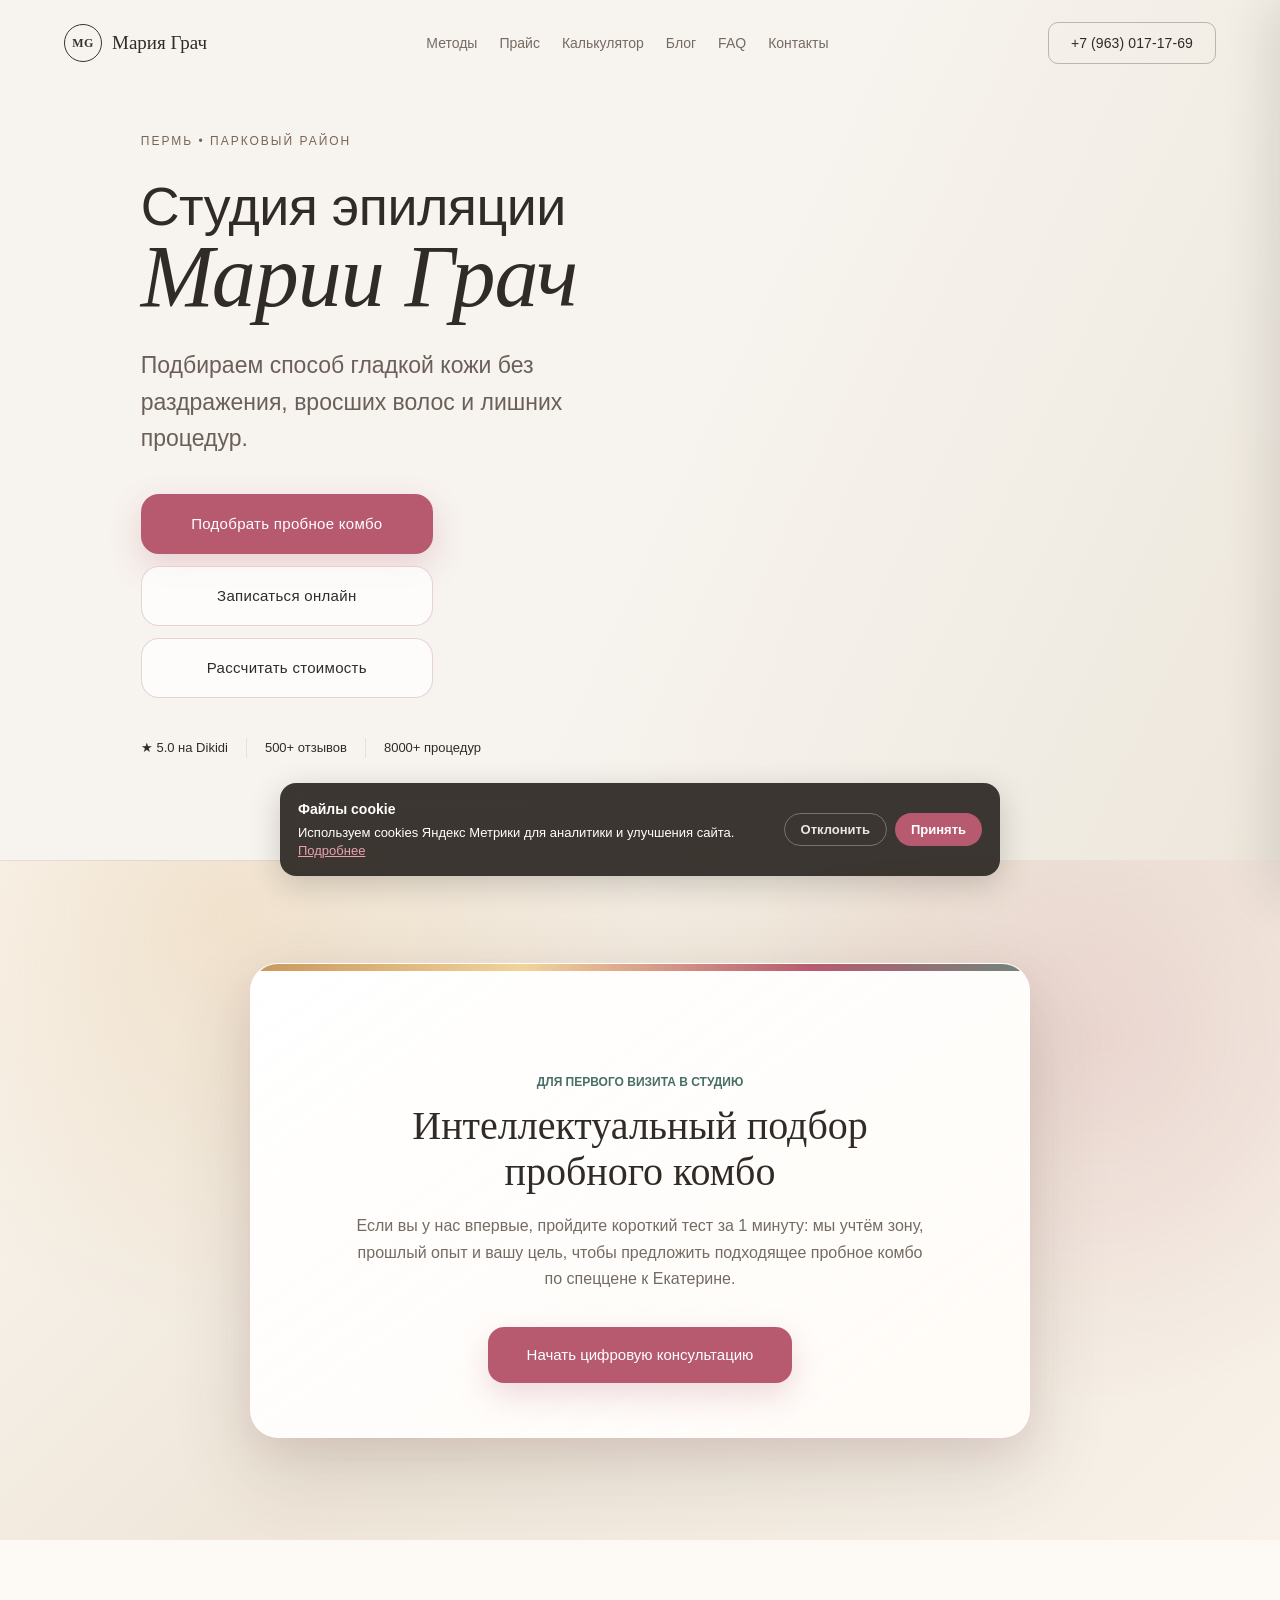
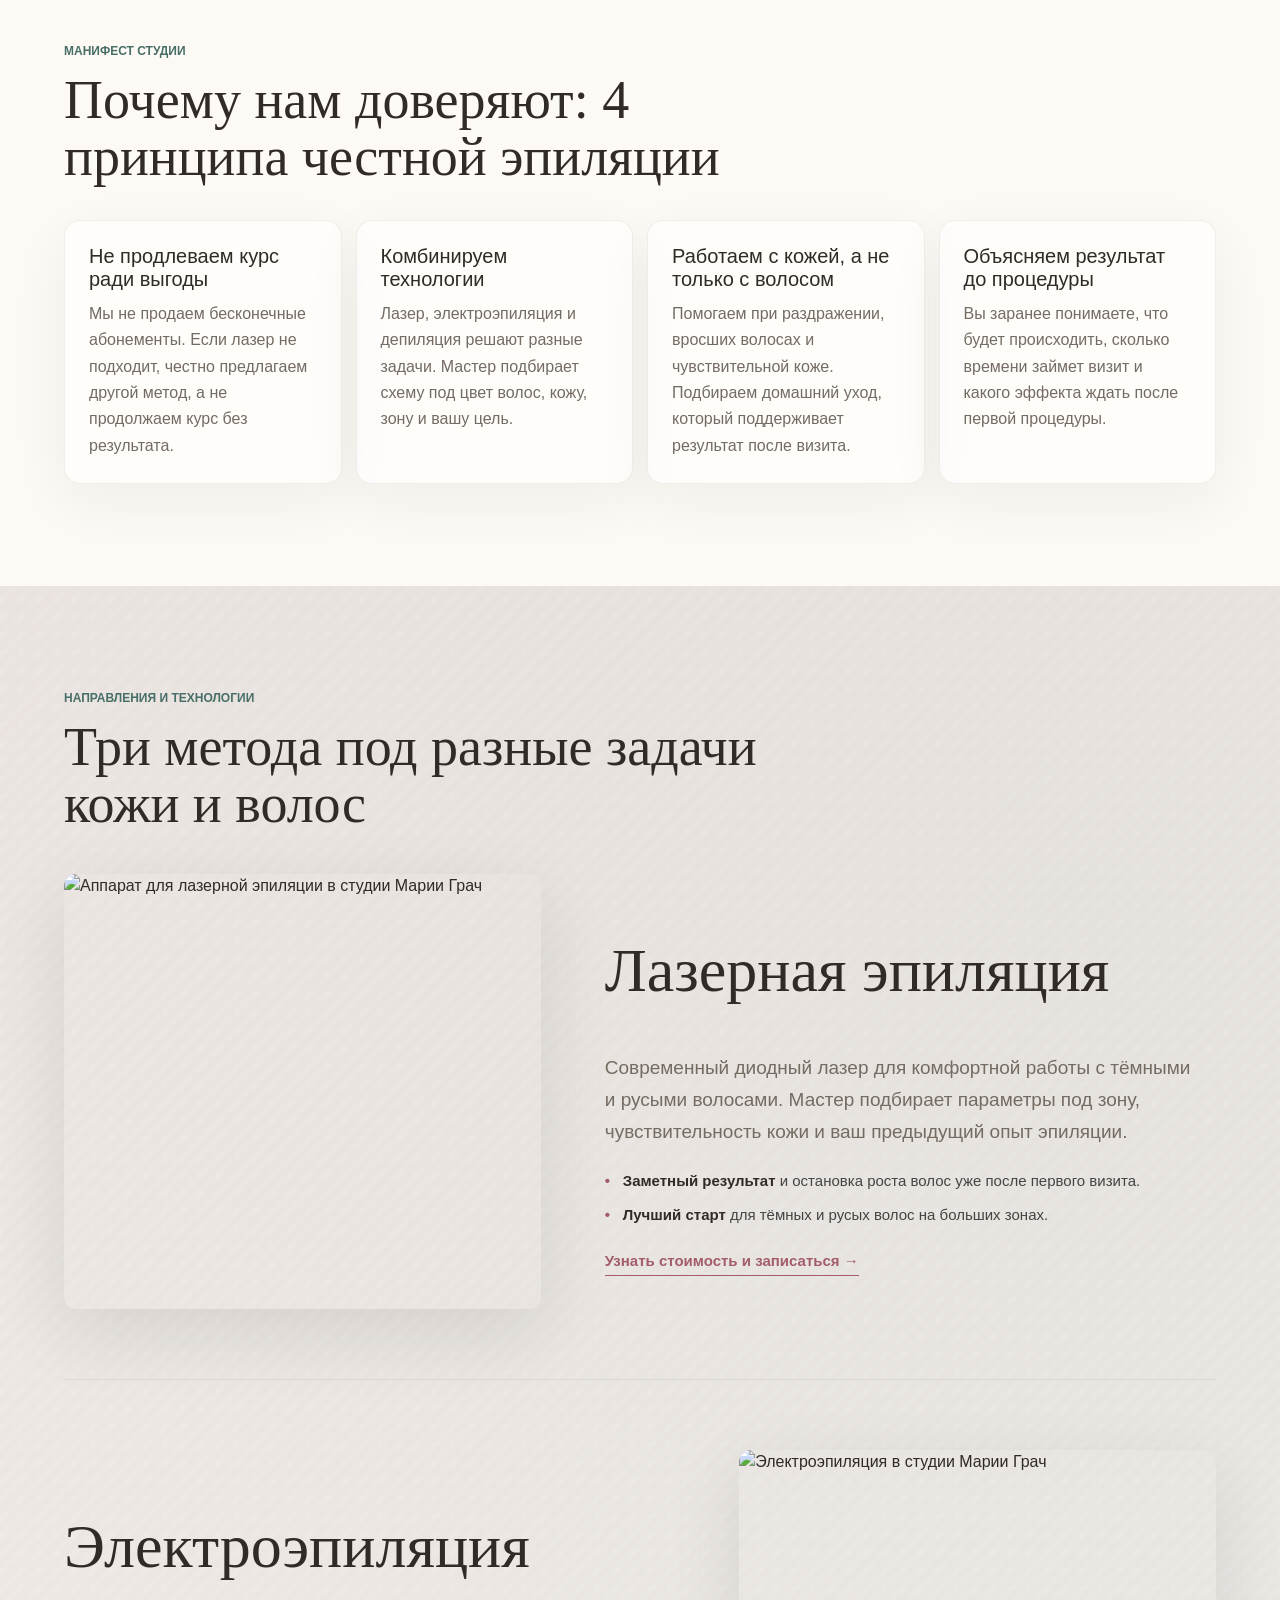
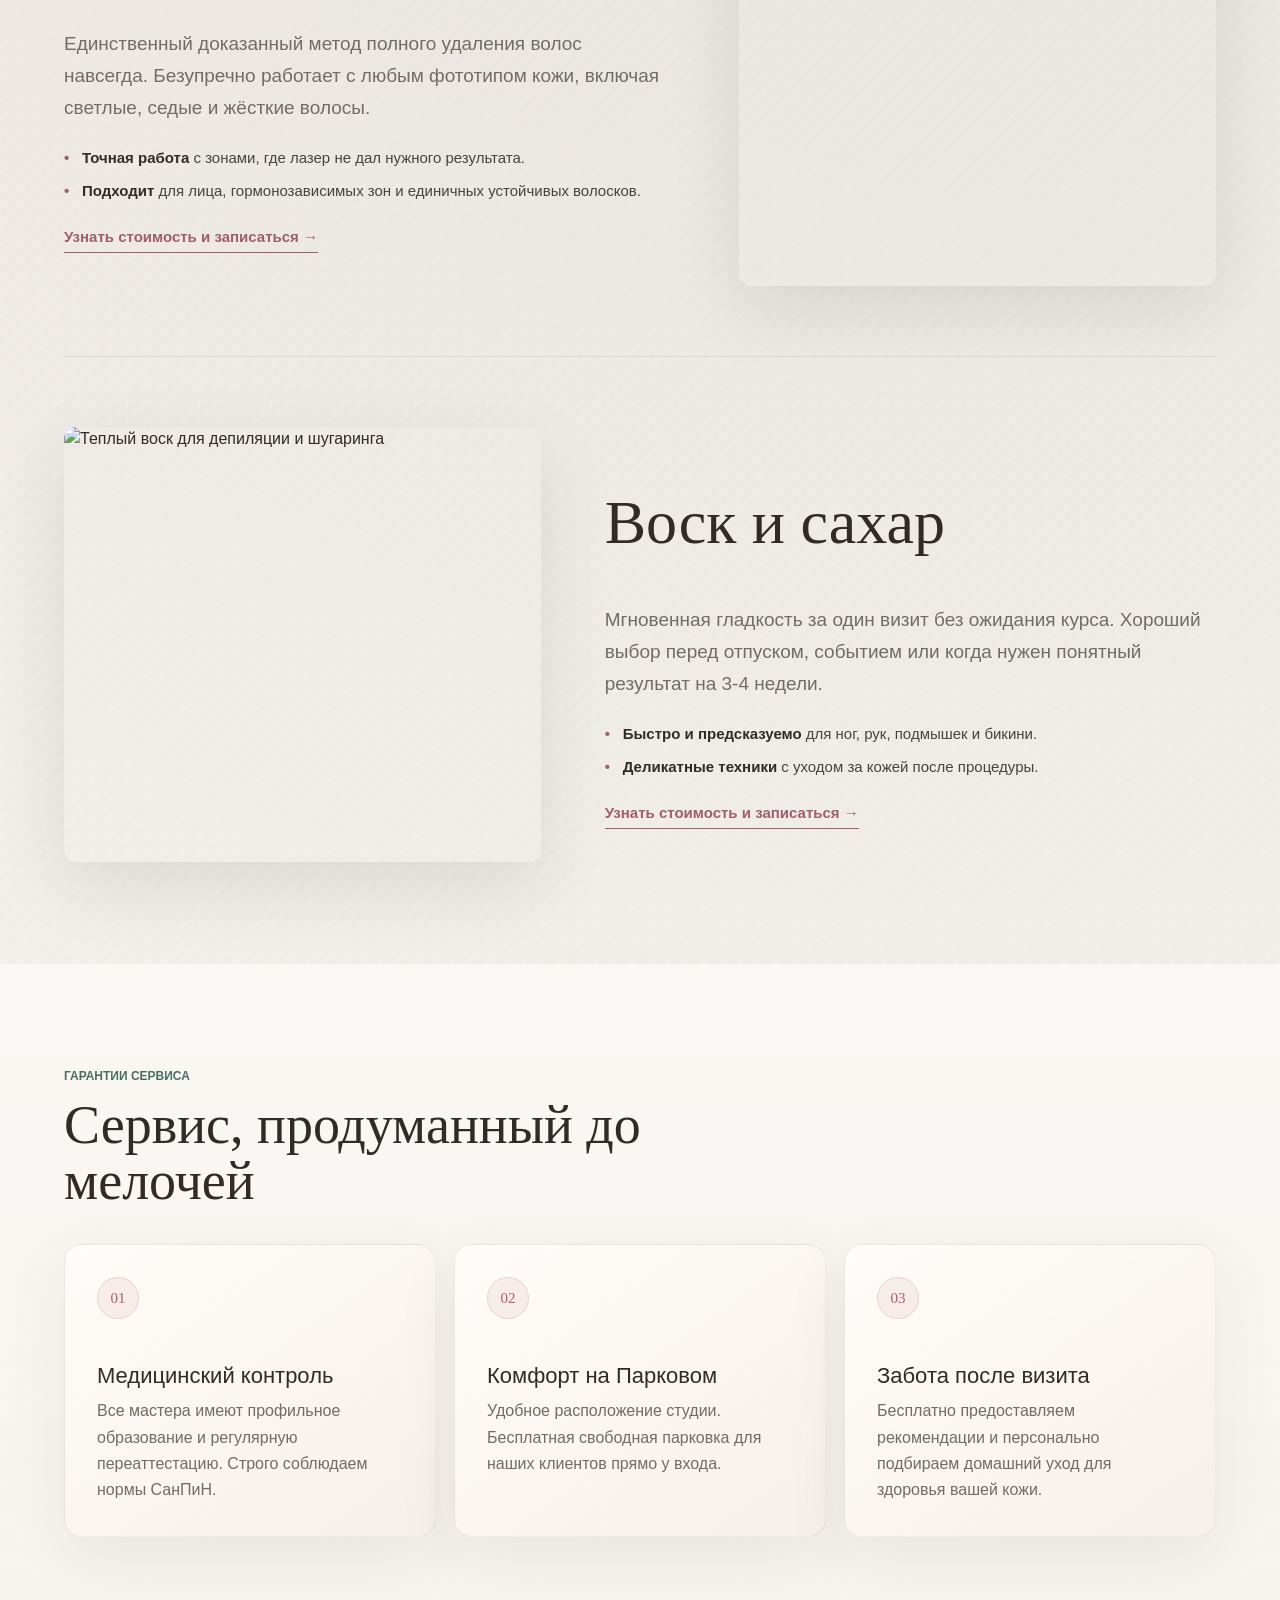
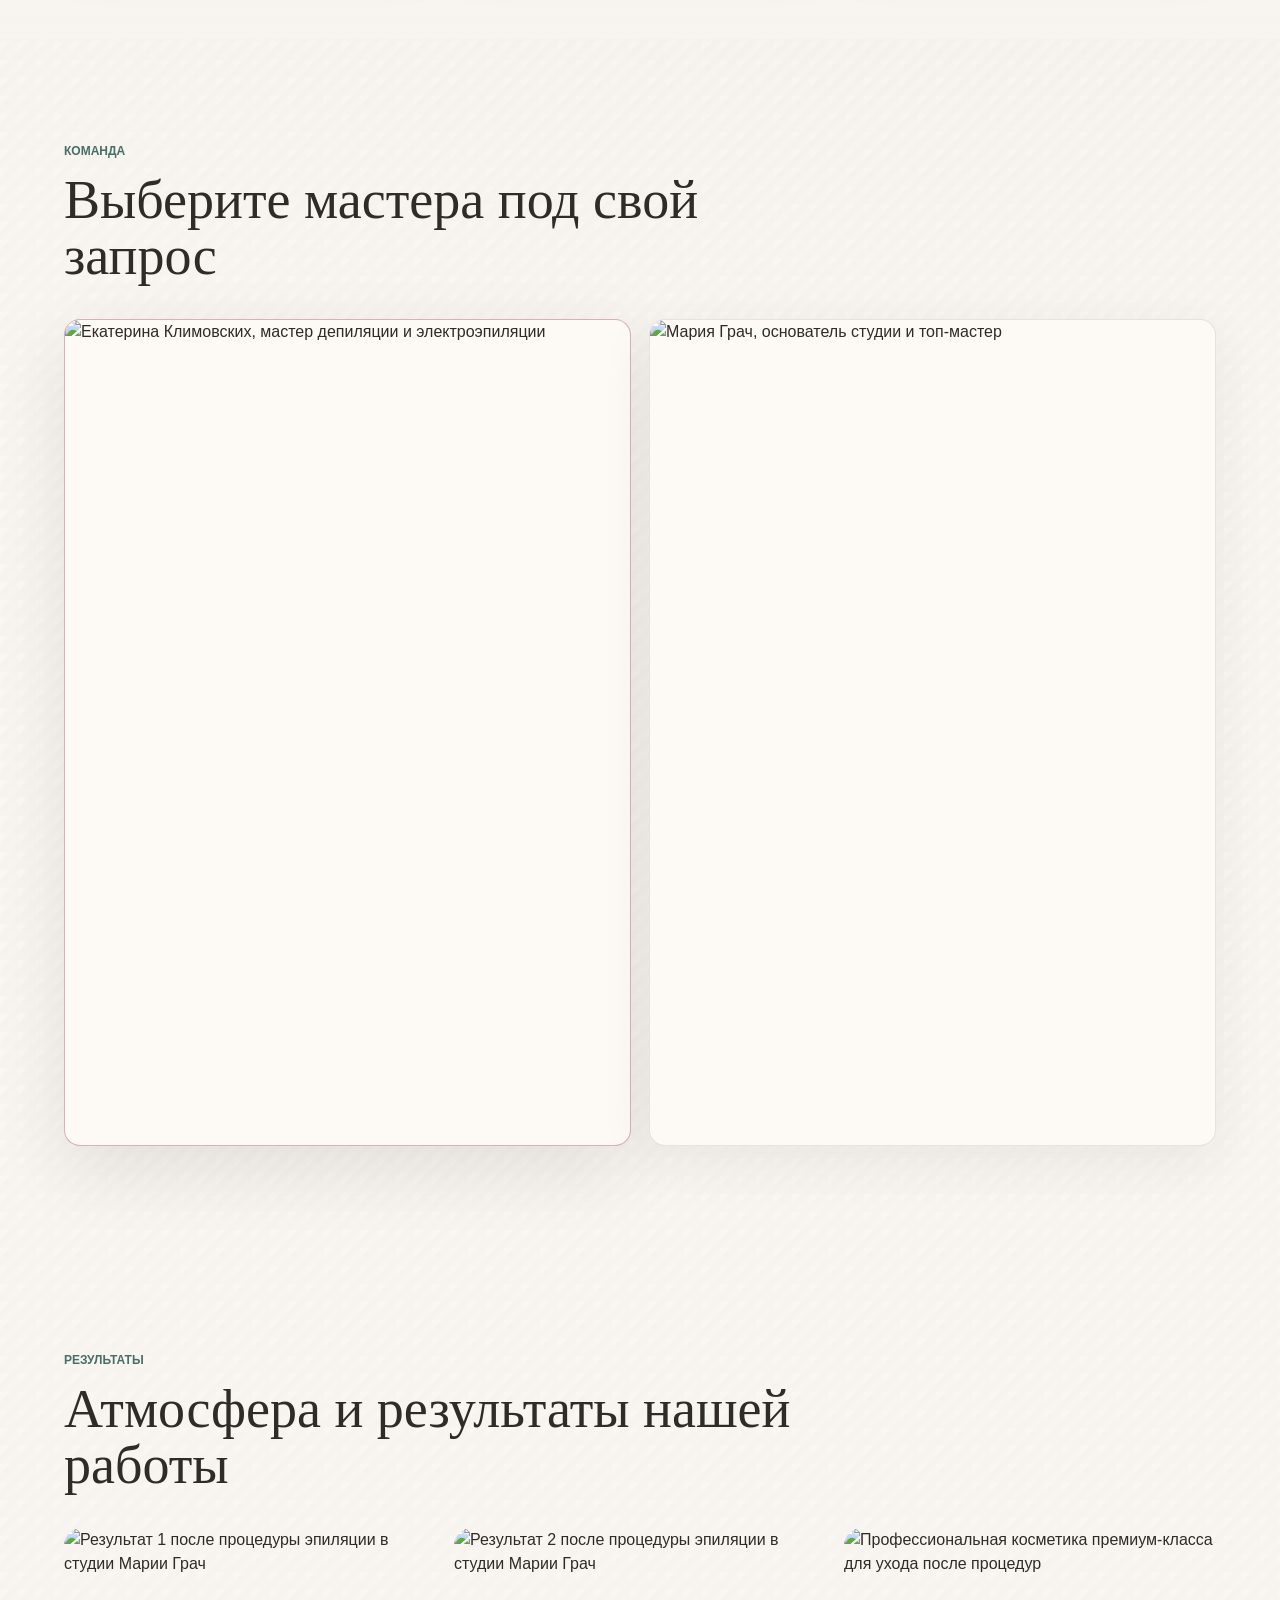
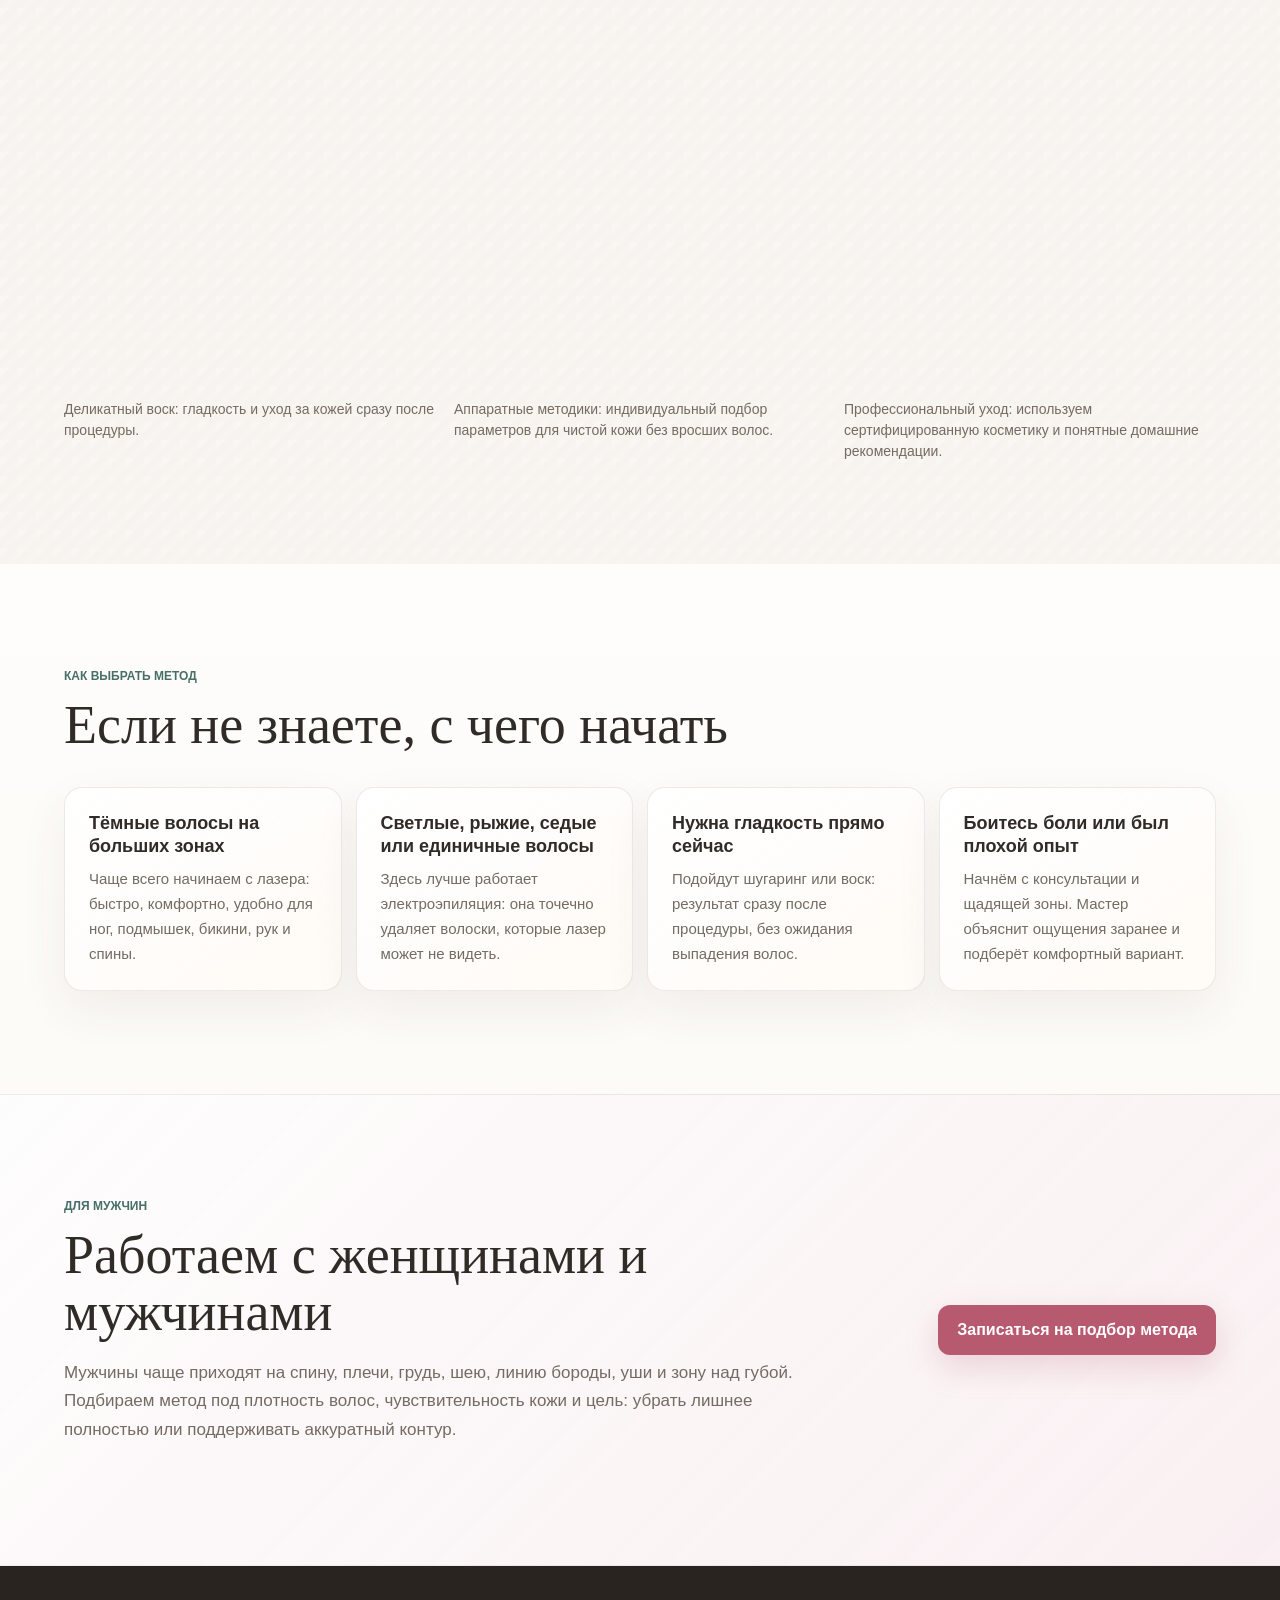
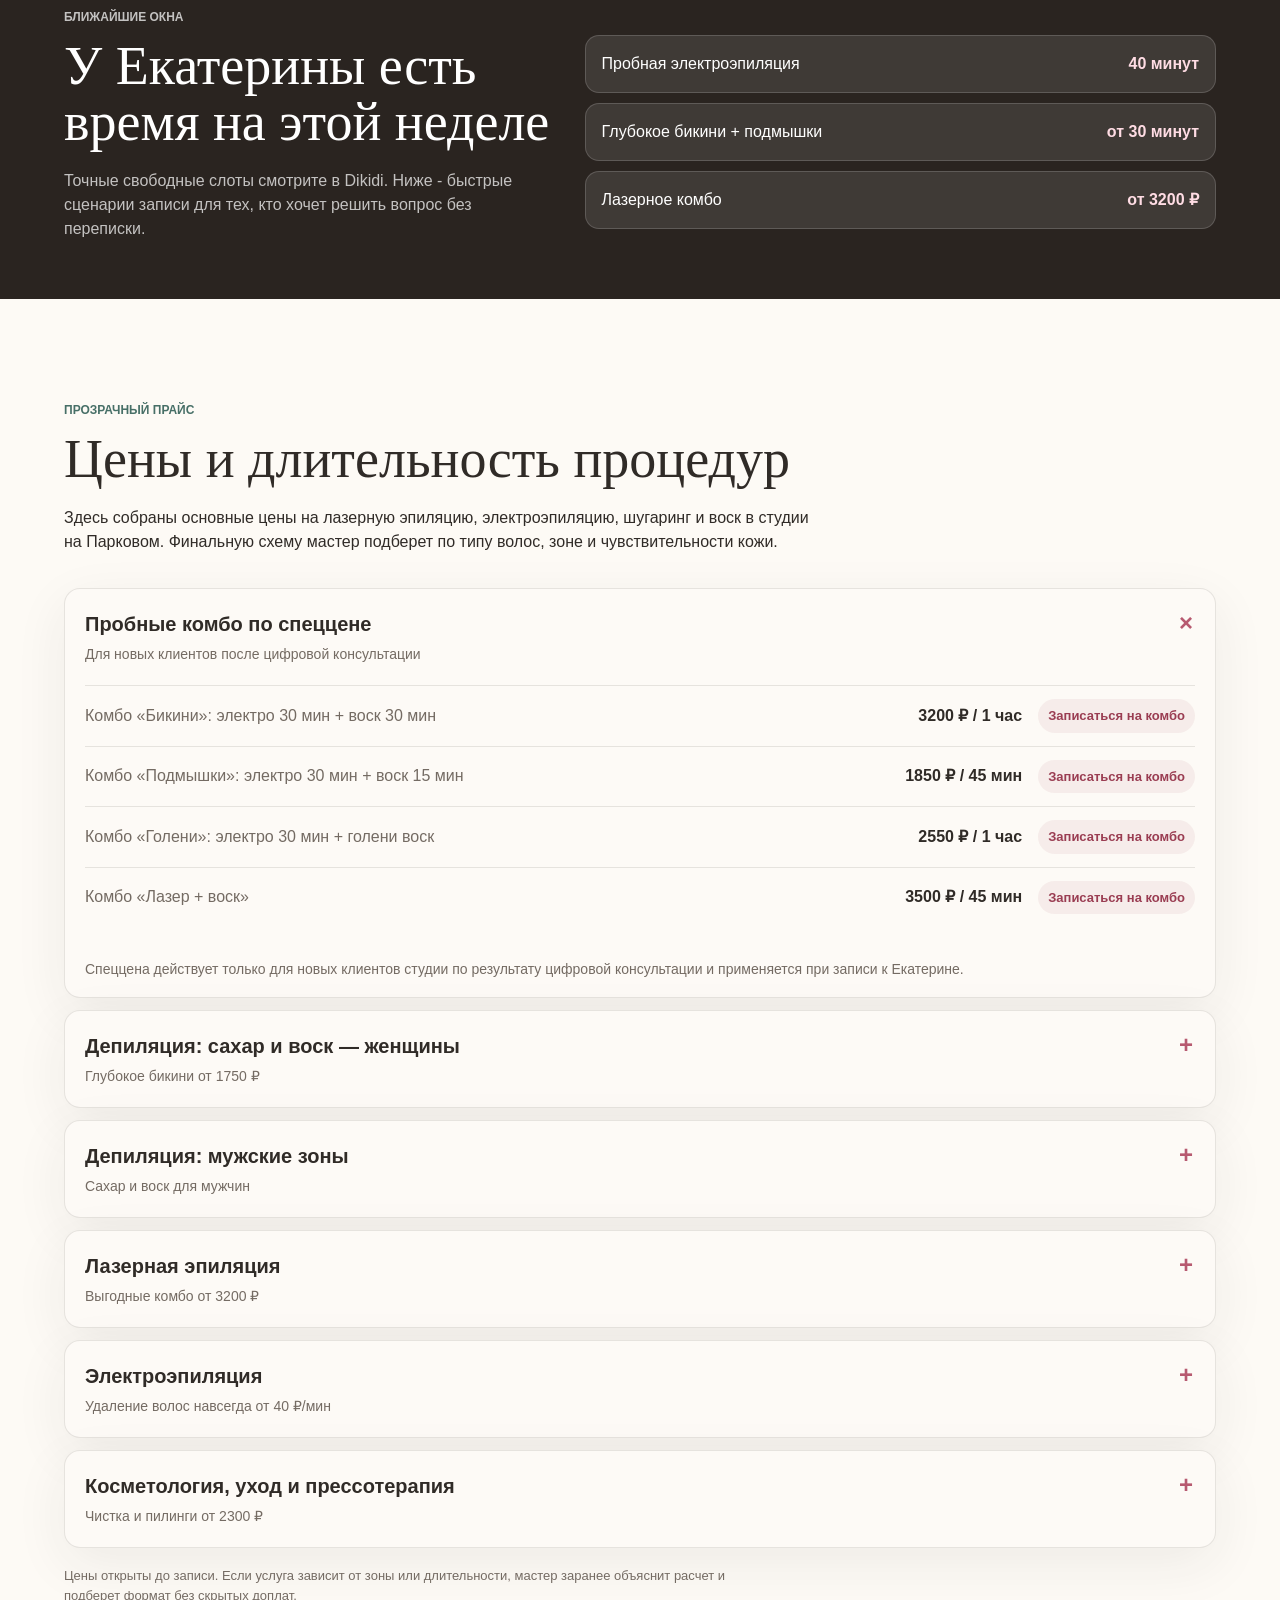
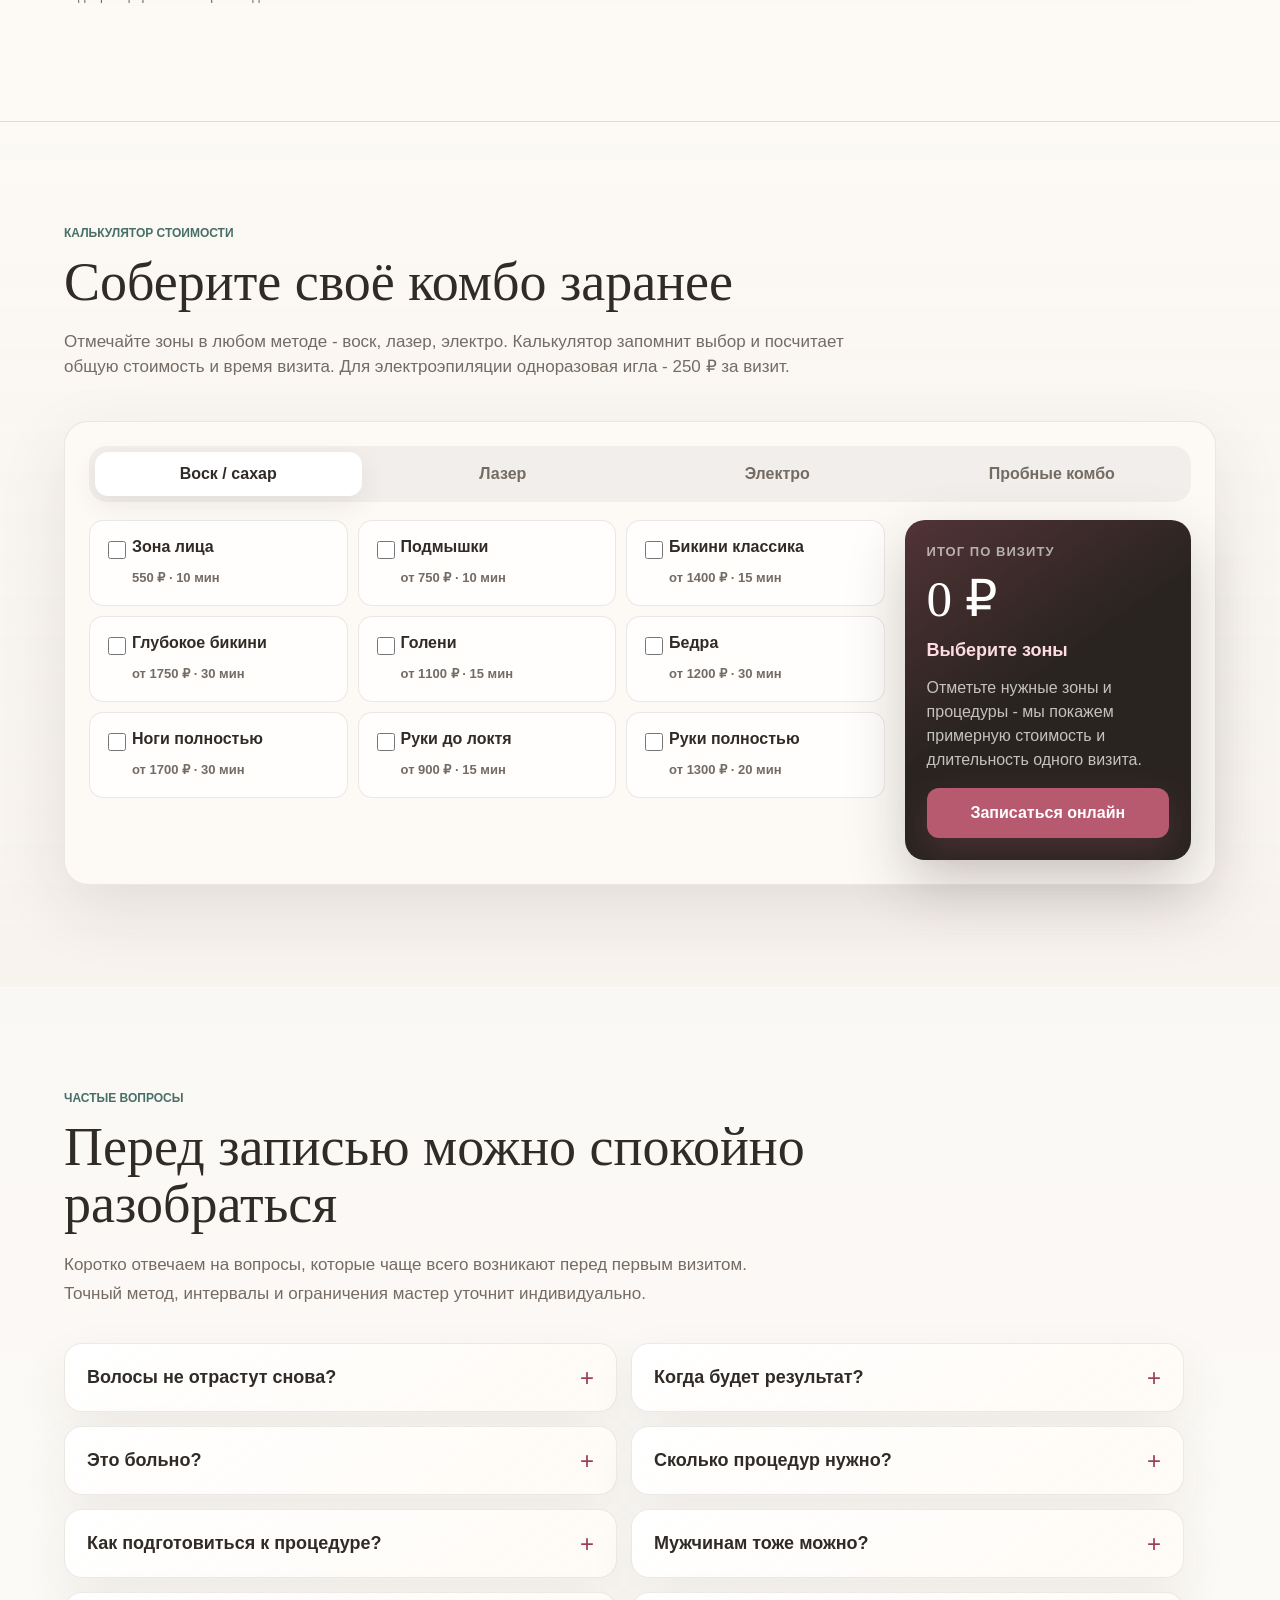
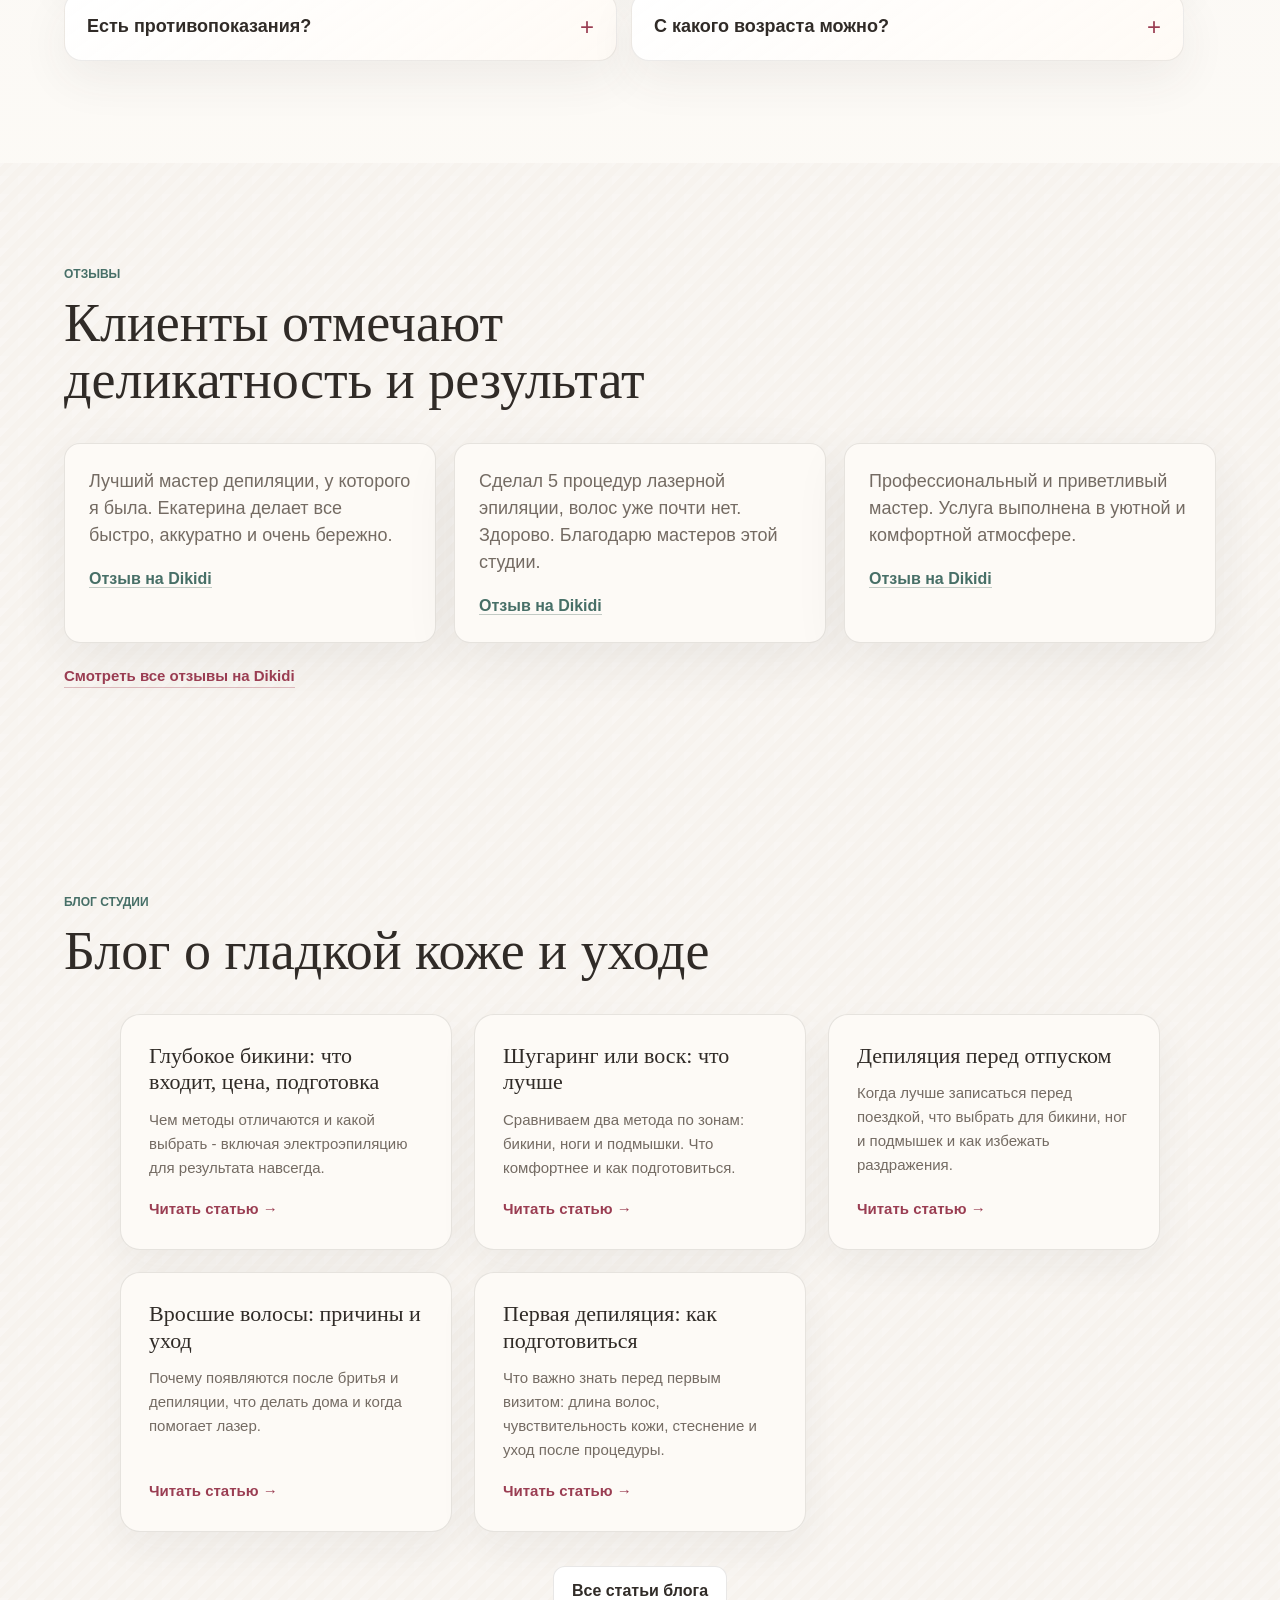
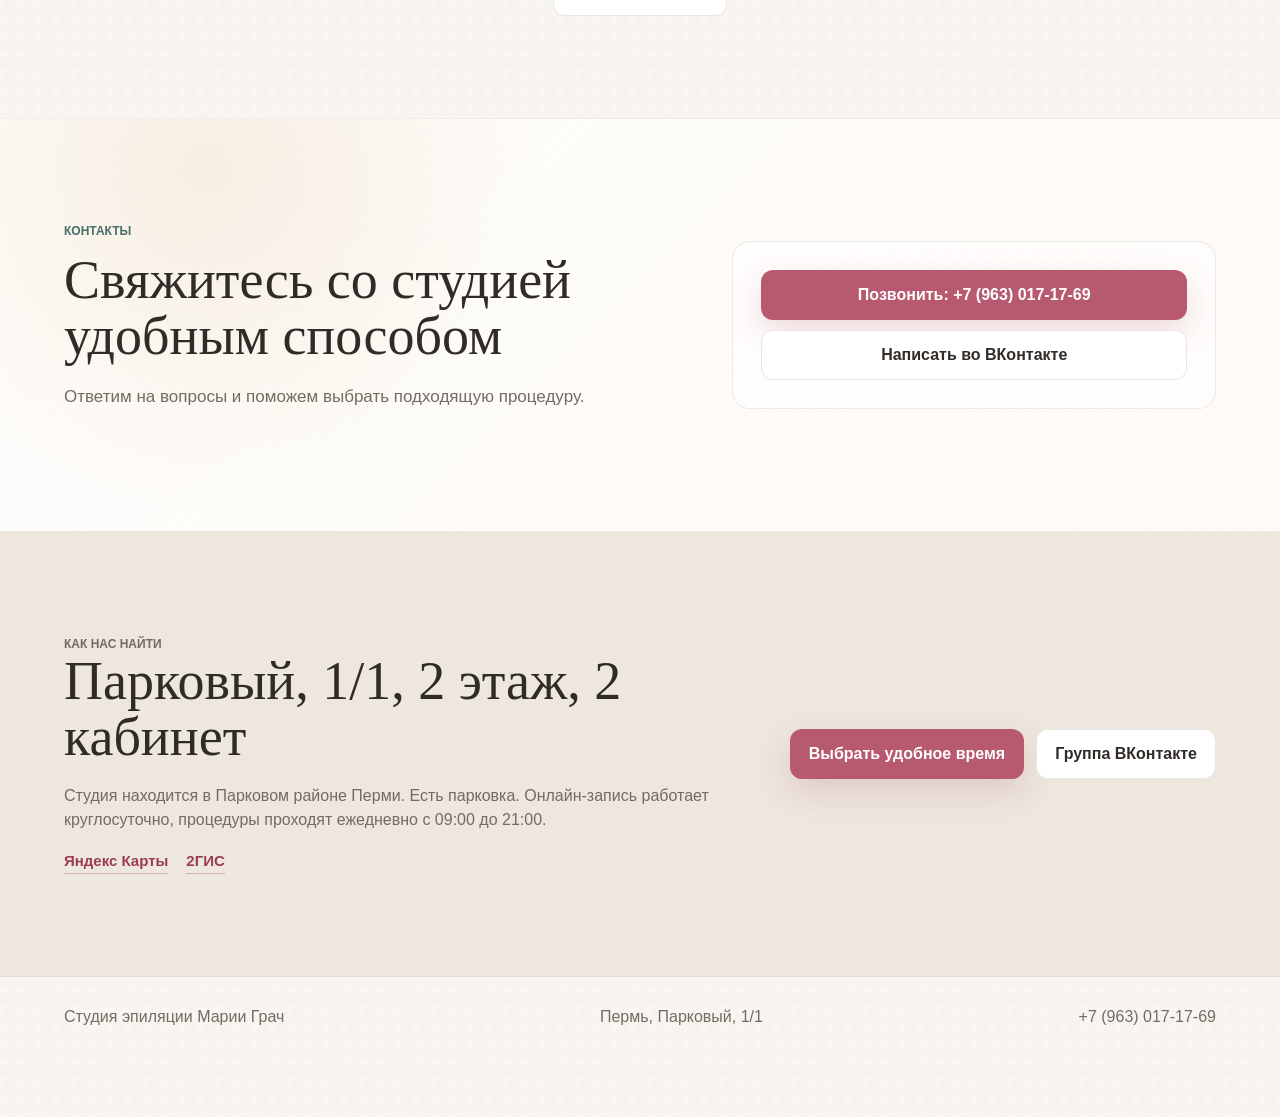
==== commit d6ec4ef2: "Simplify cookie consent copy" ====
--- a/index.html
+++ b/index.html
@@ -852,10 +852,10 @@
       <a href="https://dikidi.net/980738">Онлайн запись</a>
     </div>
 
-    <div class="cookie-banner" id="cookieBanner" role="dialog" aria-label="Настройки аналитики" hidden>
+    <div class="cookie-banner" id="cookieBanner" role="dialog" aria-label="Согласие на использование файлов cookie" hidden>
       <div class="cookie-copy">
-        <strong>Аналитика — только с вашего согласия</strong>
-        <p>Яндекс Метрика поможет улучшать сайт. Без согласия счётчик не загрузится. <a href="/privacy.html">Подробнее</a></p>
+        <strong>Файлы cookie</strong>
+        <p>Используем cookies Яндекс Метрики для аналитики и улучшения сайта. <a href="/privacy.html">Подробнее</a></p>
       </div>
       <div class="cookie-actions">
         <button class="cookie-btn cookie-btn-secondary" id="cookieDecline" type="button">Отклонить</button>
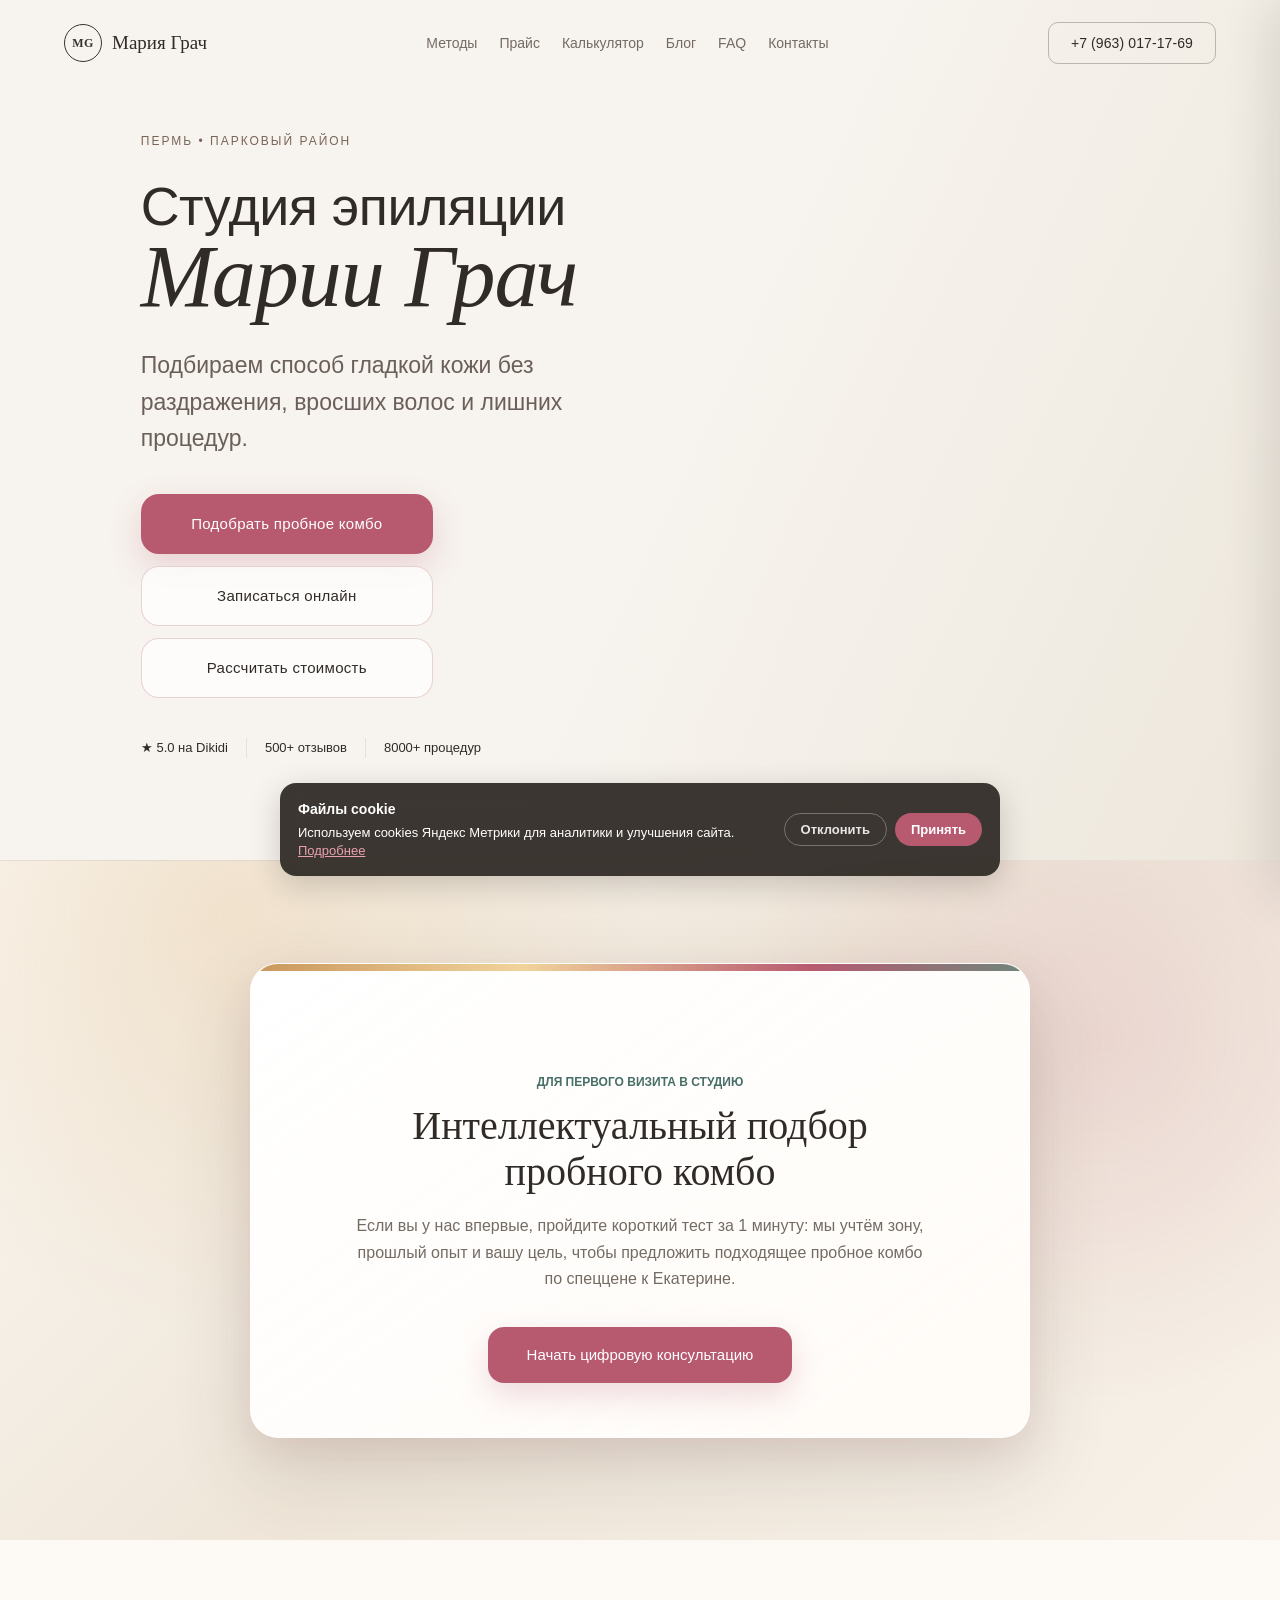
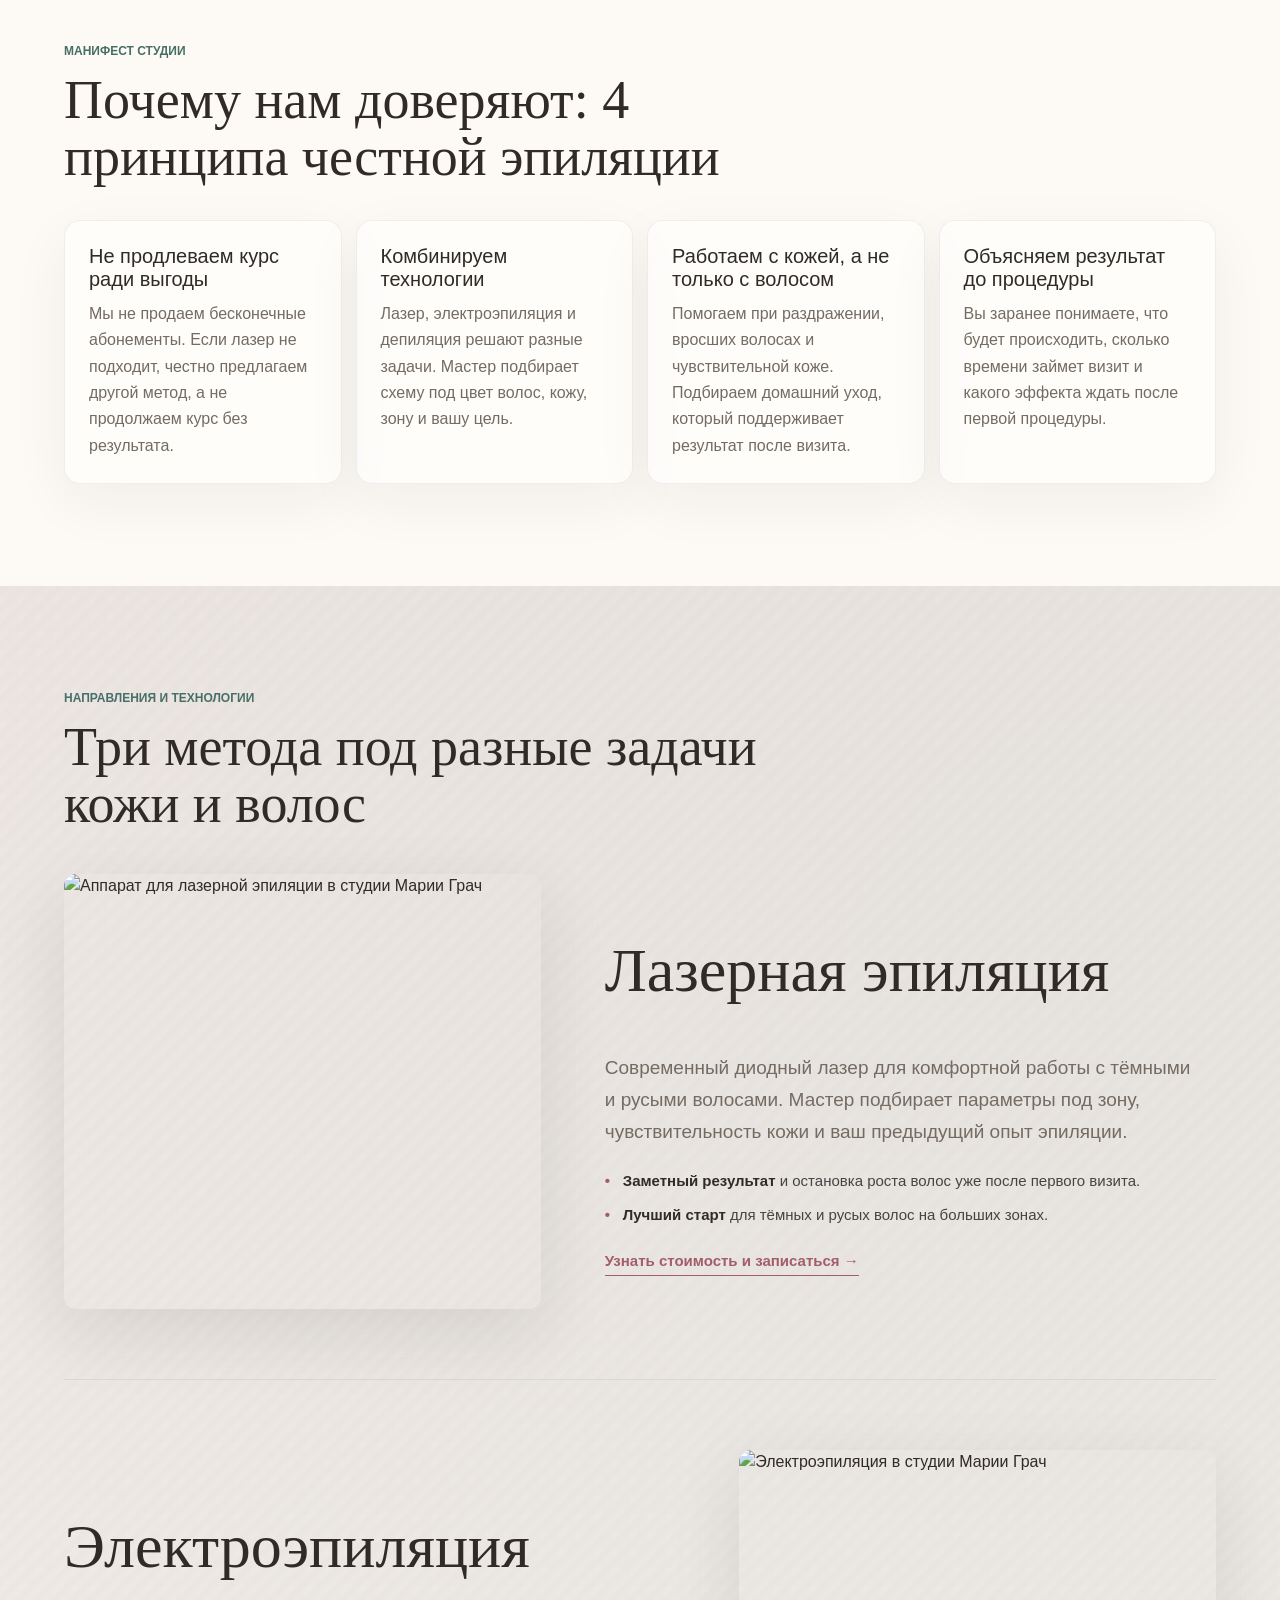
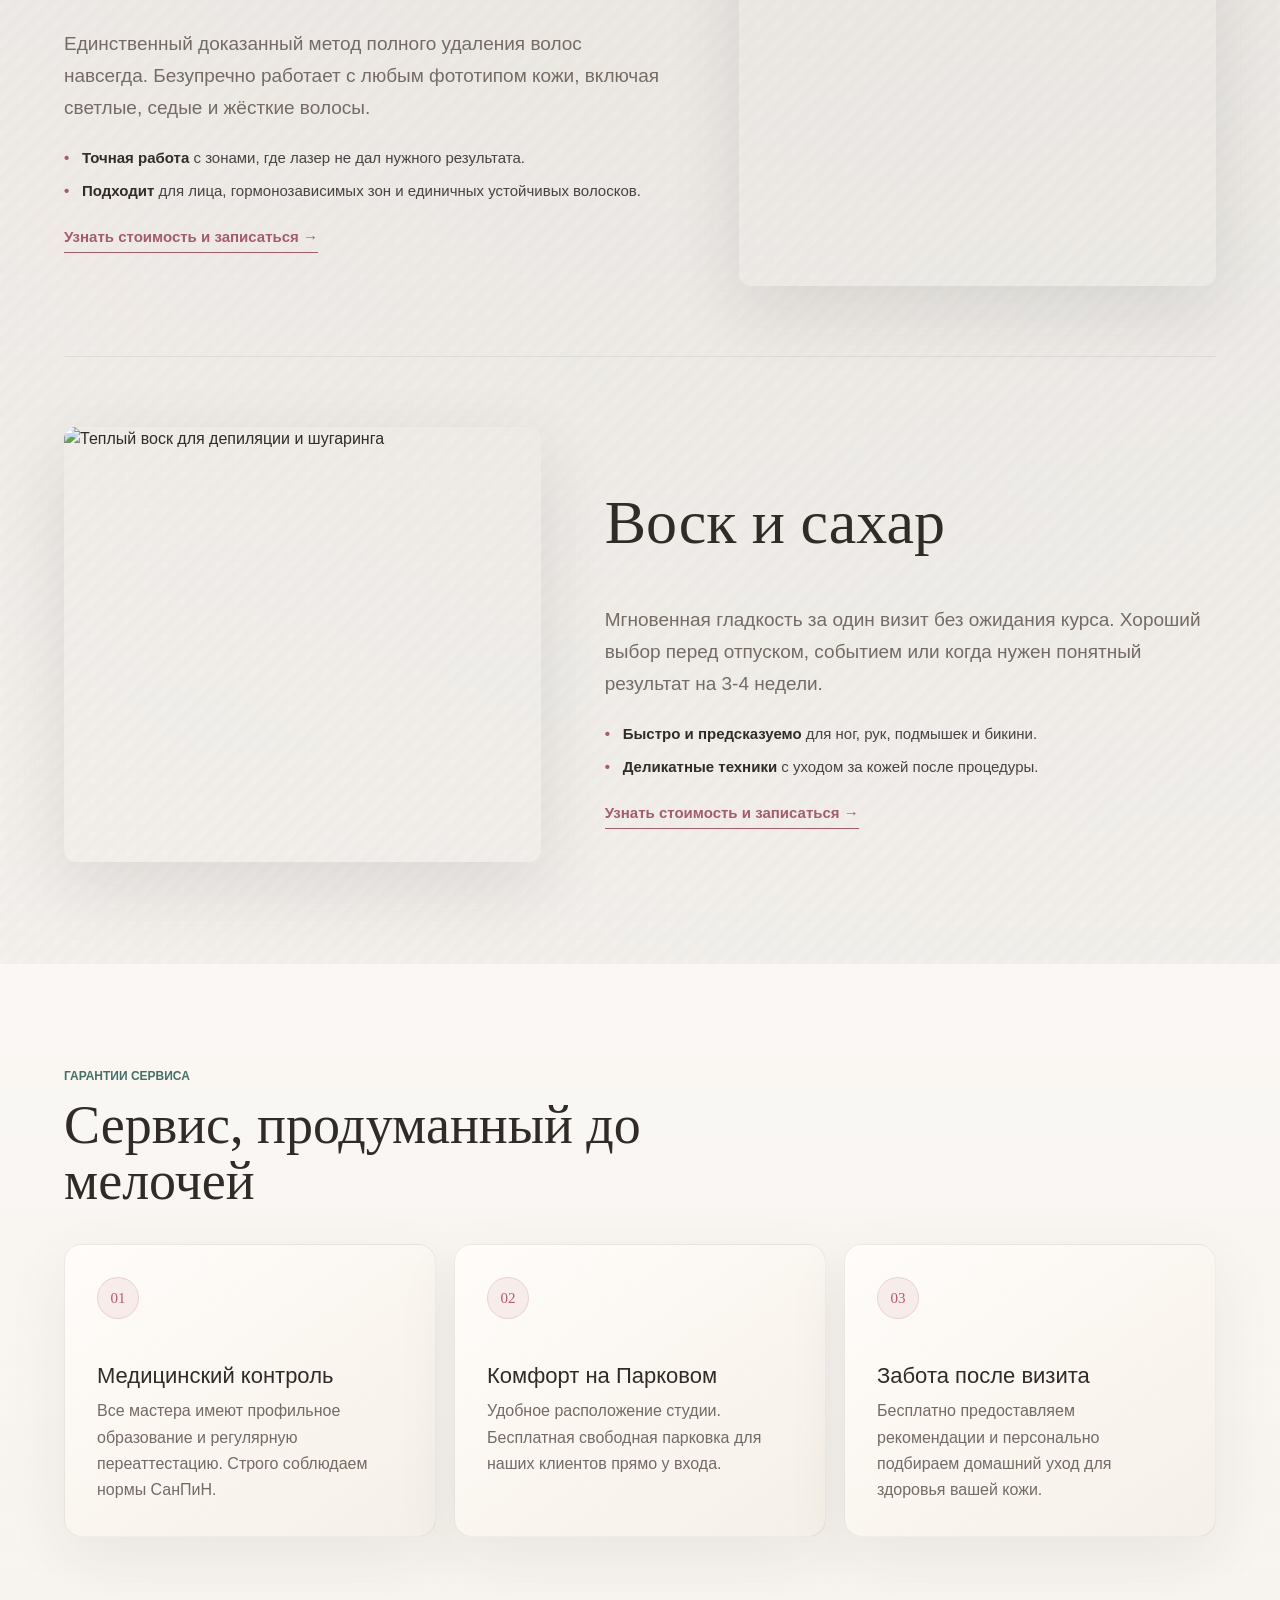
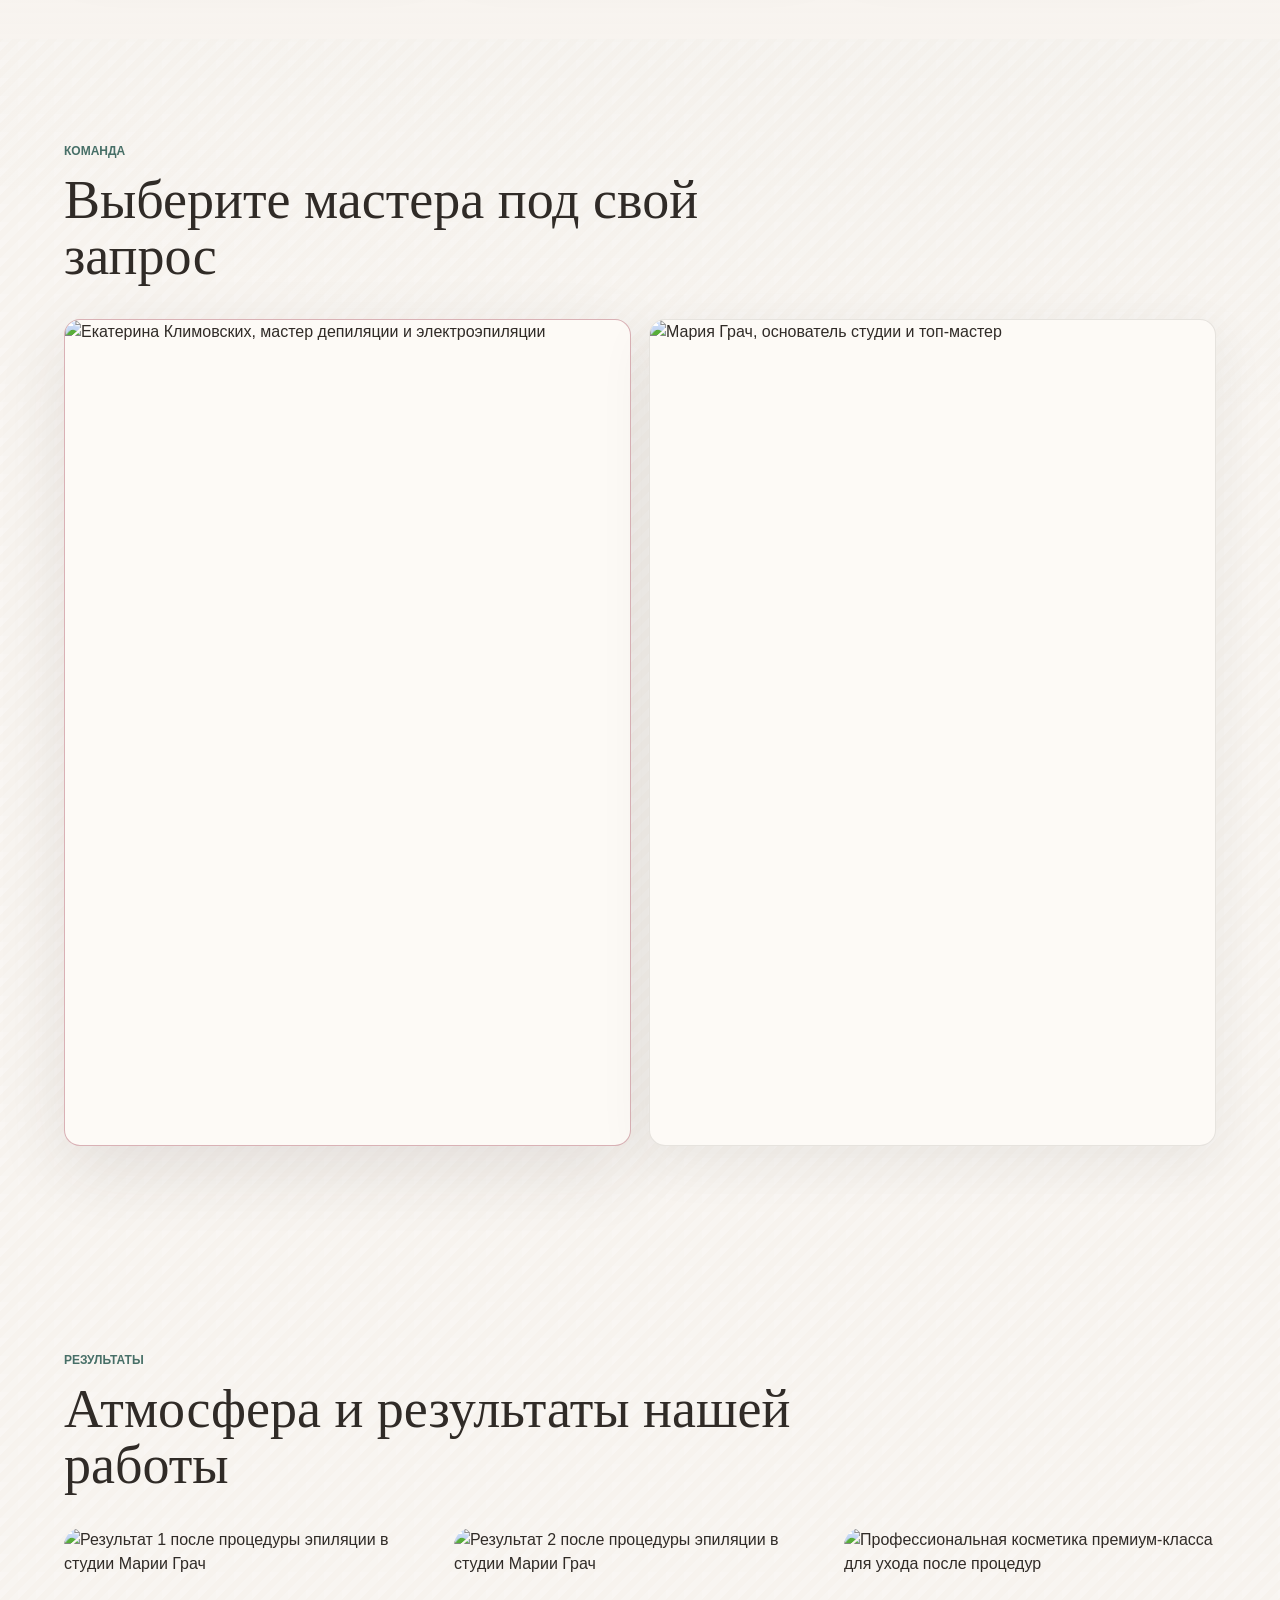
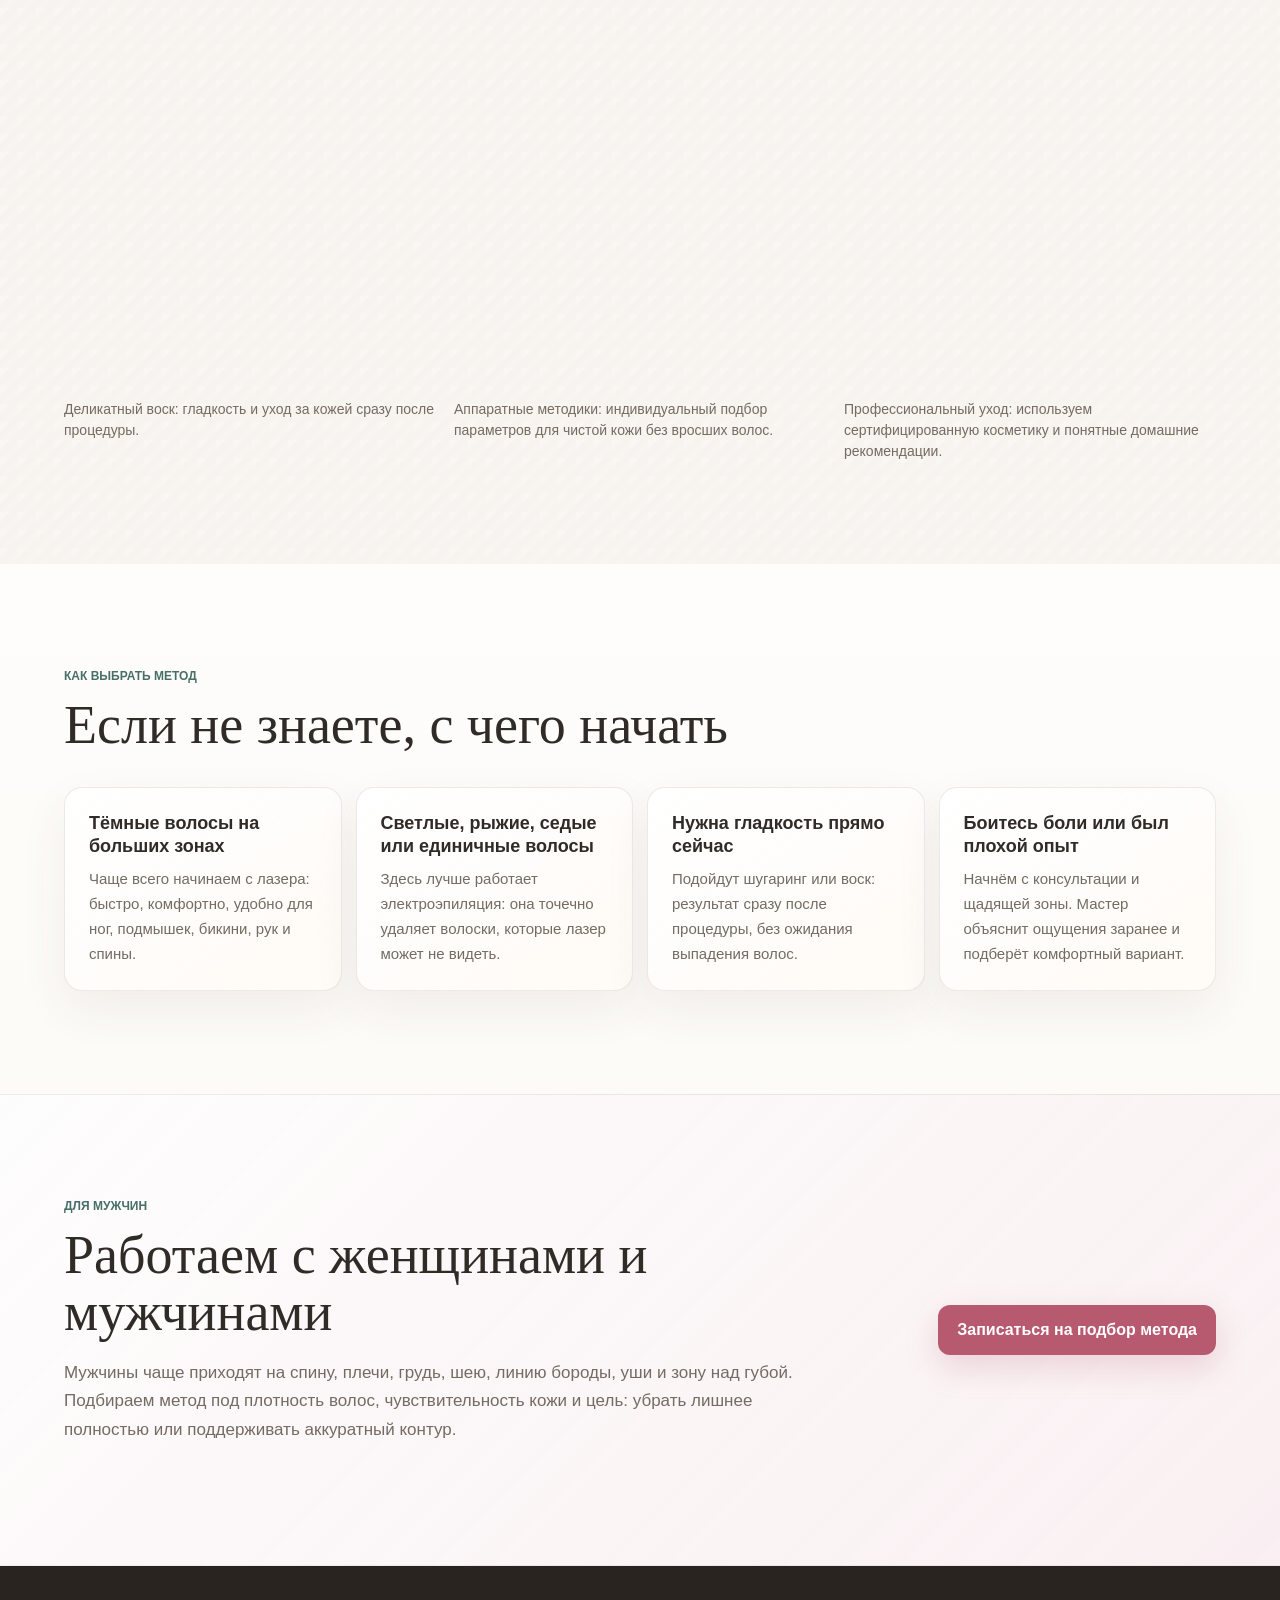
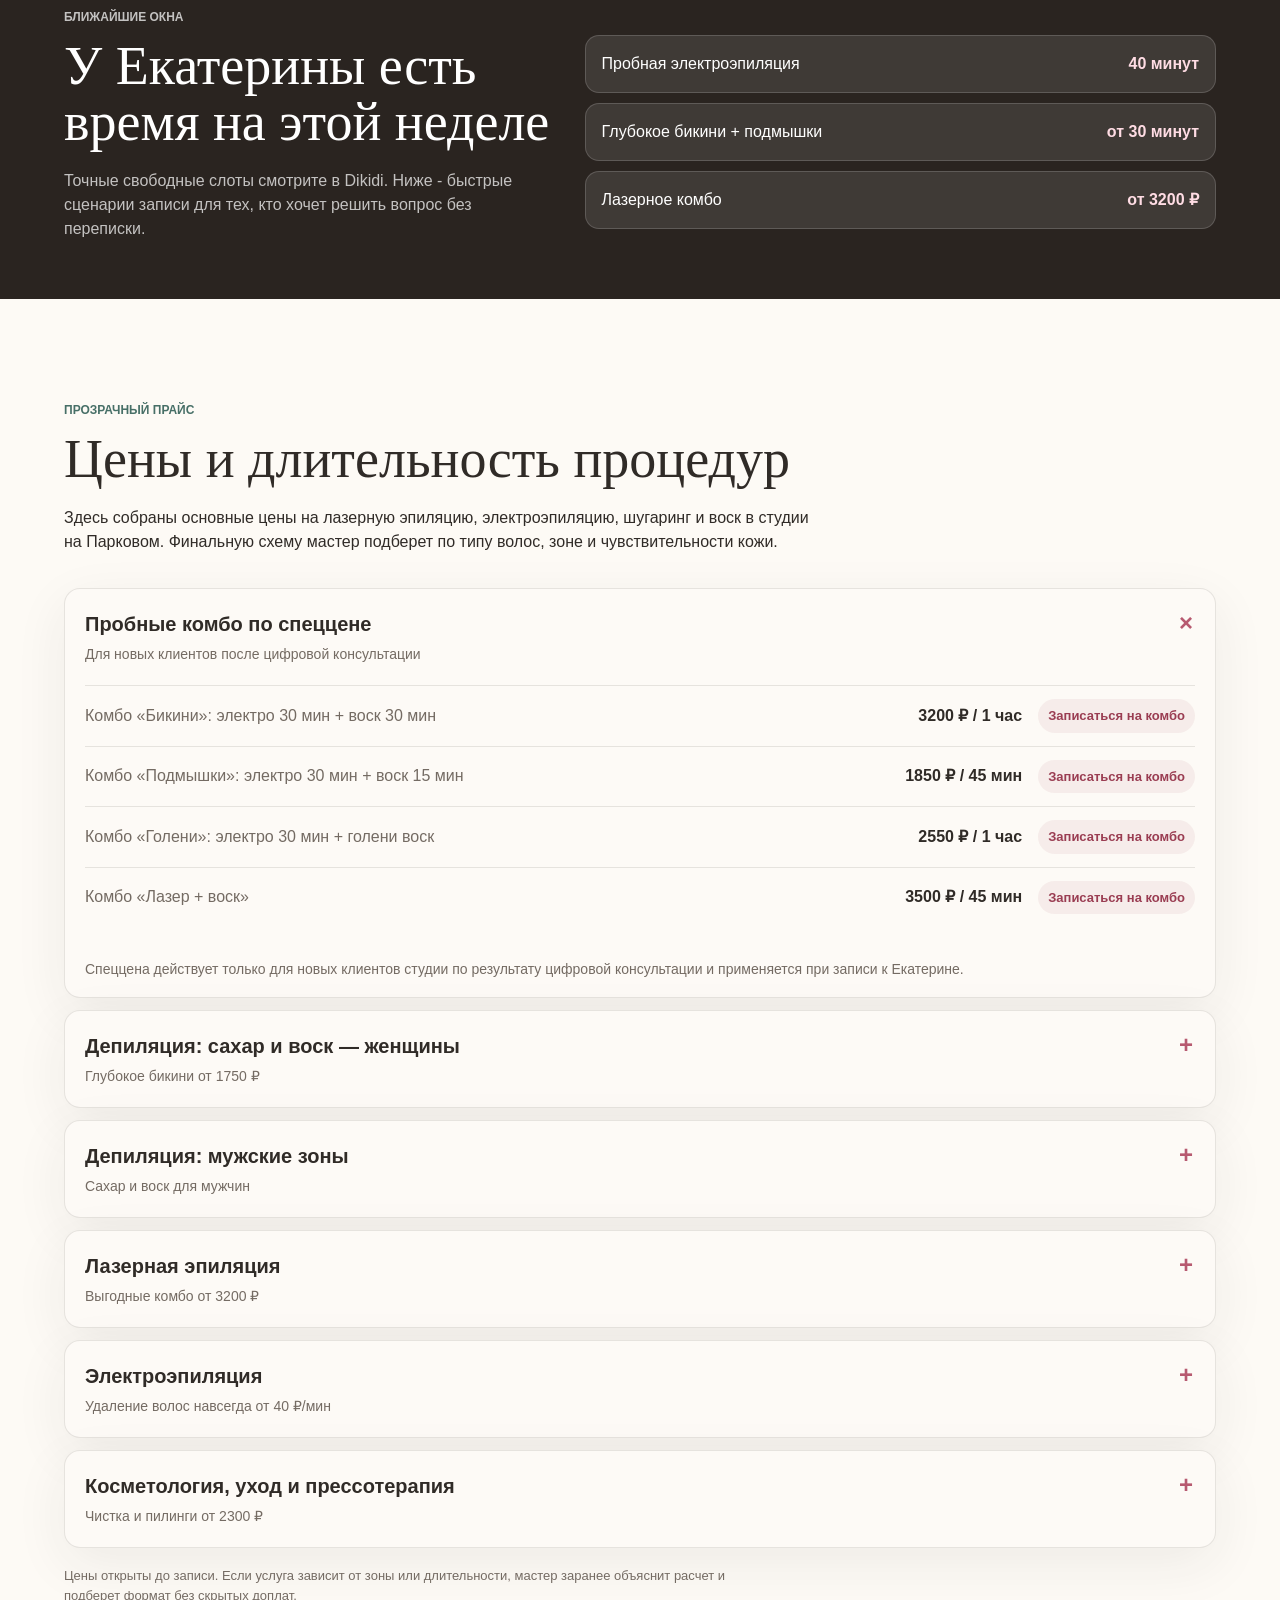
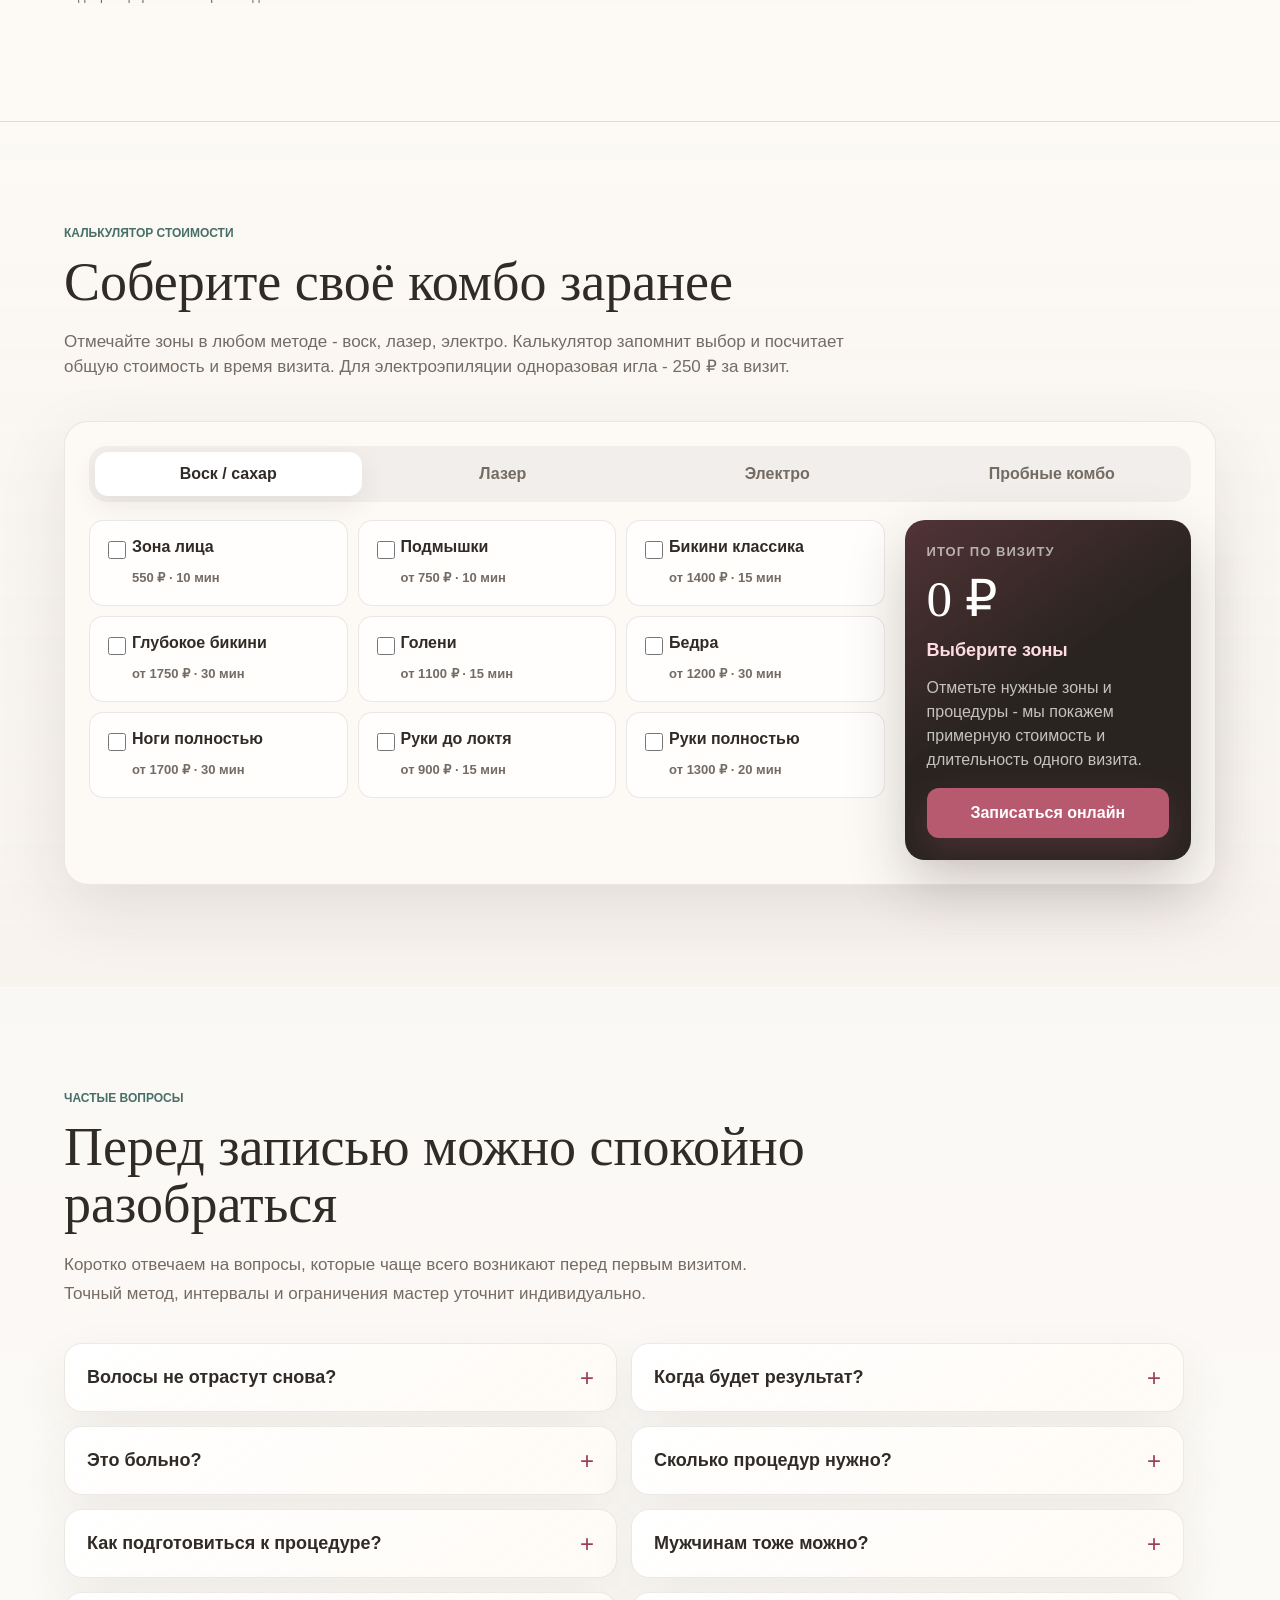
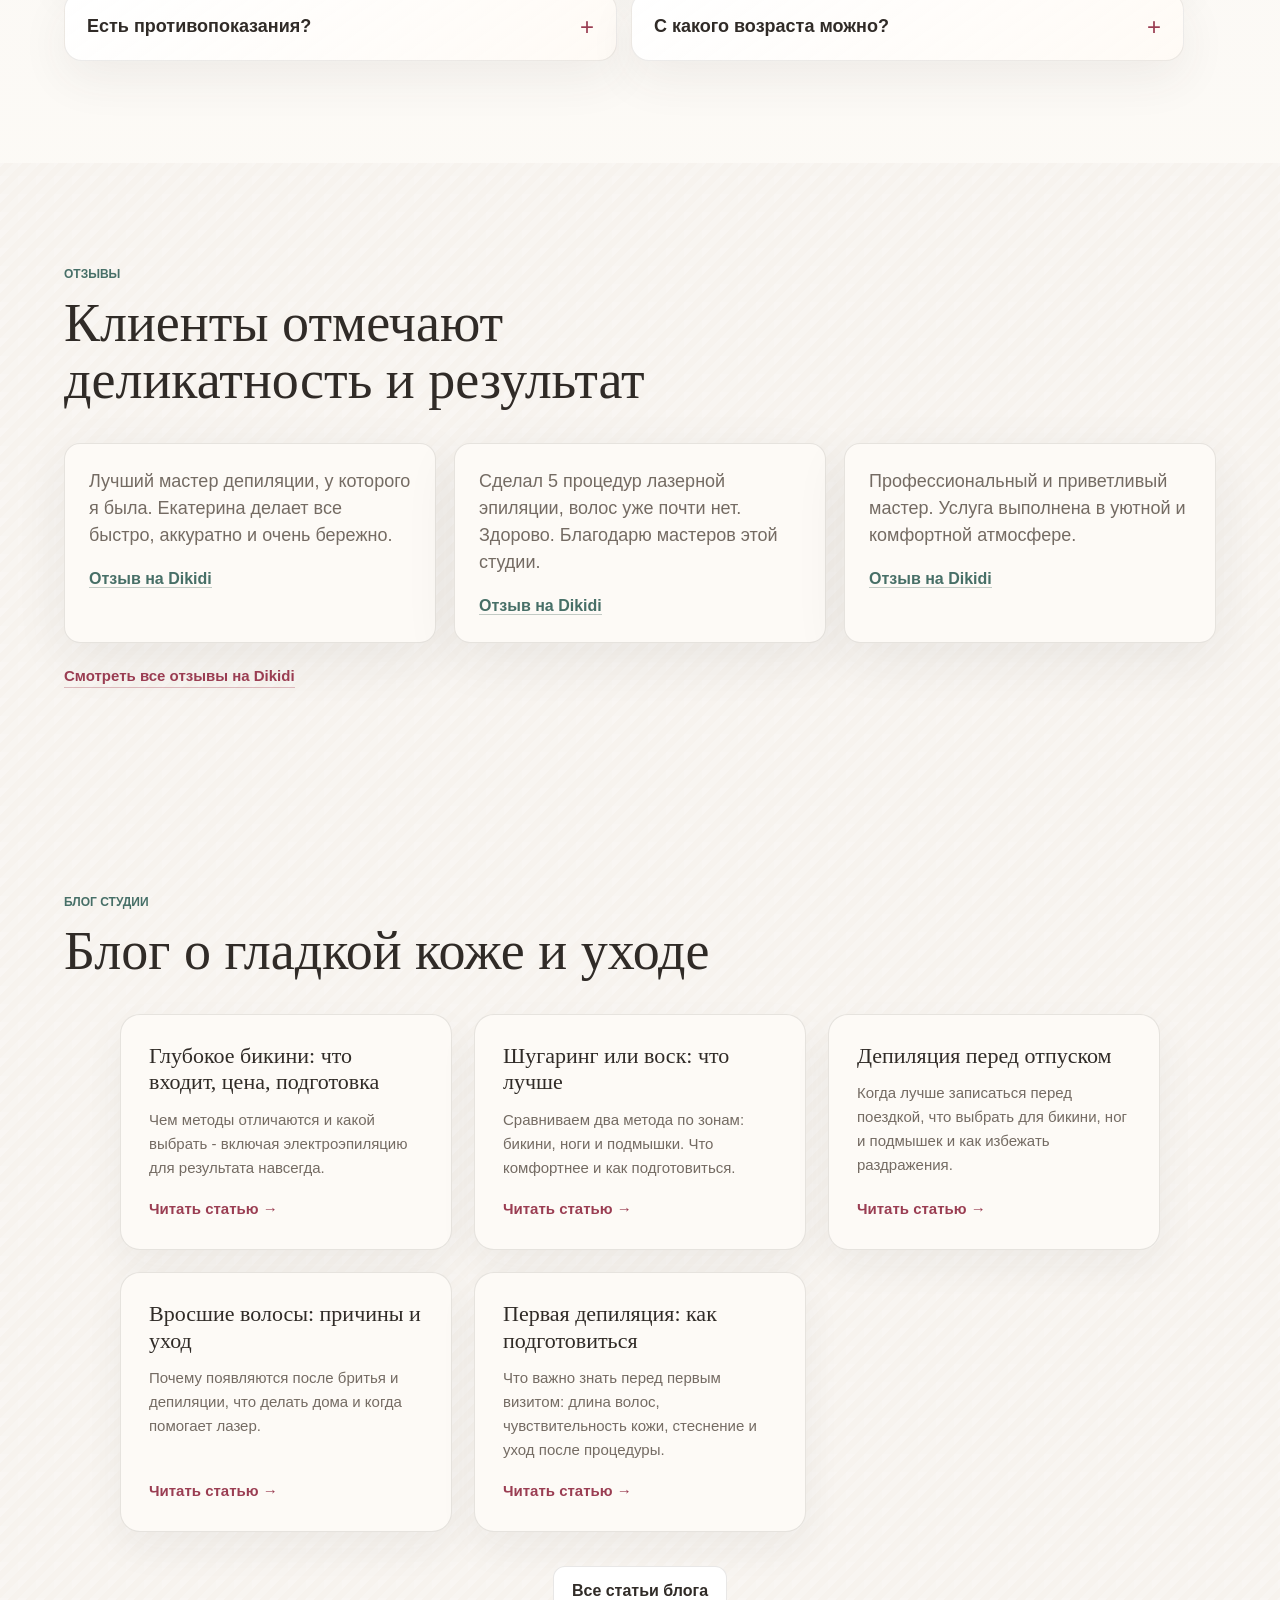
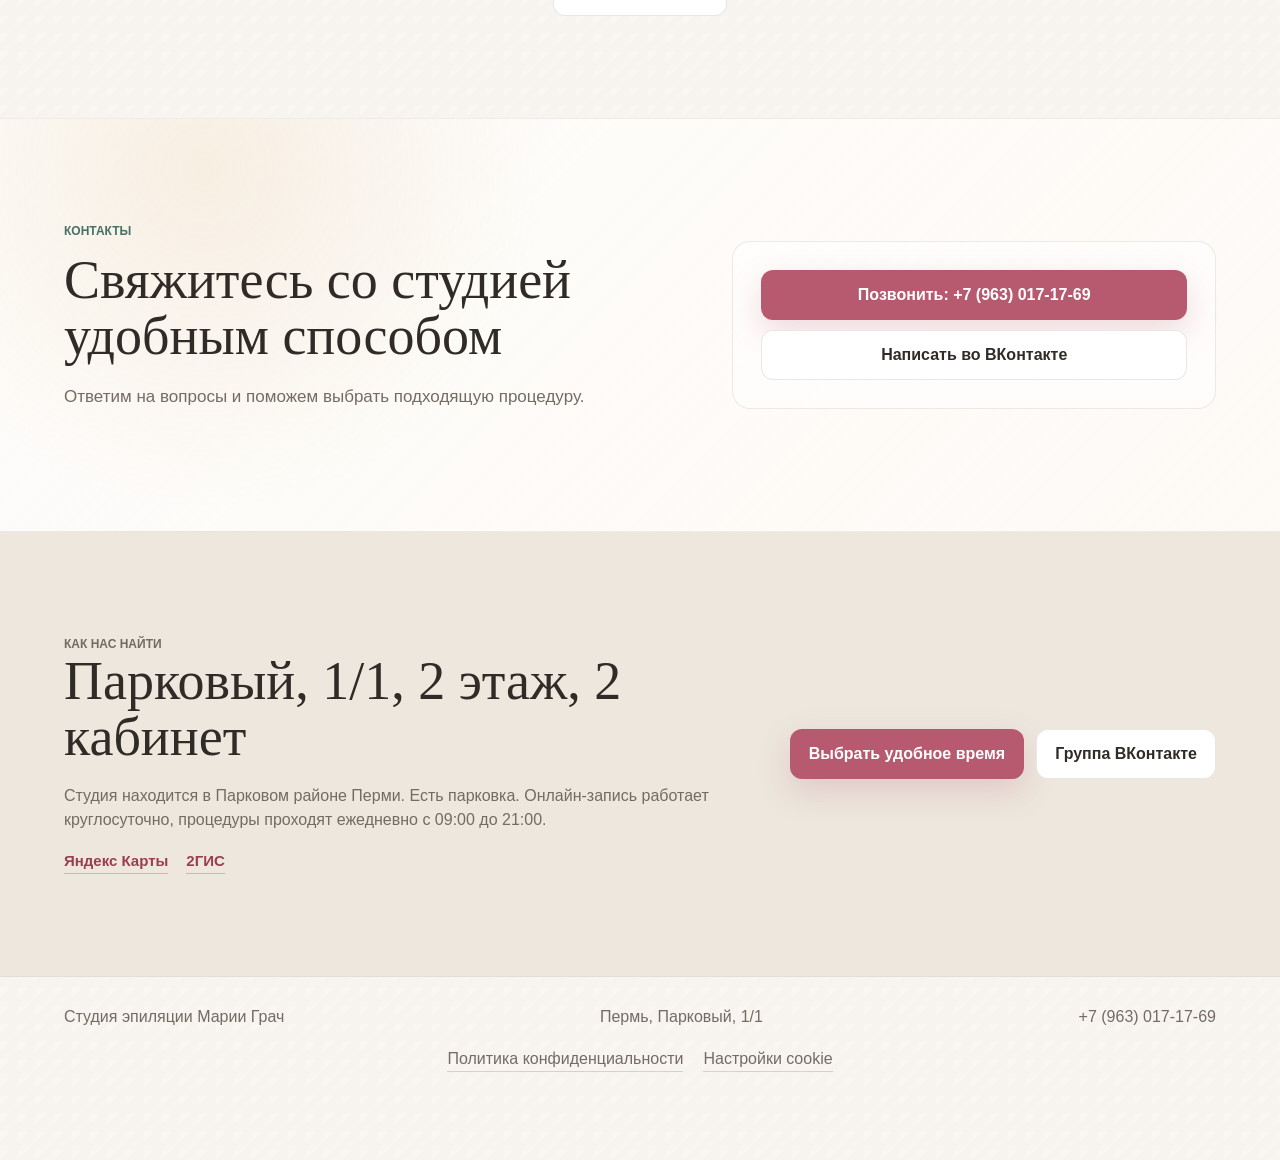
==== commit c3f1d8c9: "Add persistent privacy and cookie controls" ====
--- a/index.html
+++ b/index.html
@@ -846,6 +846,10 @@
       <span>Студия эпиляции Марии Грач</span>
       <span>Пермь, Парковый, 1/1</span>
       <a href="tel:+79630171769">+7 (963) 017-17-69</a>
+      <nav class="footer-legal-links" aria-label="Правовая информация">
+        <a href="/privacy.html">Политика конфиденциальности</a>
+        <button type="button" data-cookie-settings>Настройки cookie</button>
+      </nav>
     </footer>
 
     <div class="mobile-bar" aria-label="Быстрая запись">
--- a/styles.css
+++ b/styles.css
@@ -1844,6 +1844,32 @@
   text-decoration: none;
 }
 
+.footer-legal-links {
+  display: flex;
+  flex: 0 0 100%;
+  flex-wrap: wrap;
+  justify-content: center;
+  gap: 8px 20px;
+  padding-top: 4px;
+}
+
+.footer-legal-links a,
+.footer-legal-links button {
+  padding: 0;
+  color: inherit;
+  background: transparent;
+  border: 0;
+  border-bottom: 1px solid rgba(98, 88, 80, 0.22);
+  font: inherit;
+  cursor: pointer;
+}
+
+.footer-legal-links a:hover,
+.footer-legal-links button:hover {
+  color: var(--ink);
+  border-bottom-color: rgba(98, 88, 80, 0.48);
+}
+
 .mobile-bar {
   position: fixed;
   right: 0;
